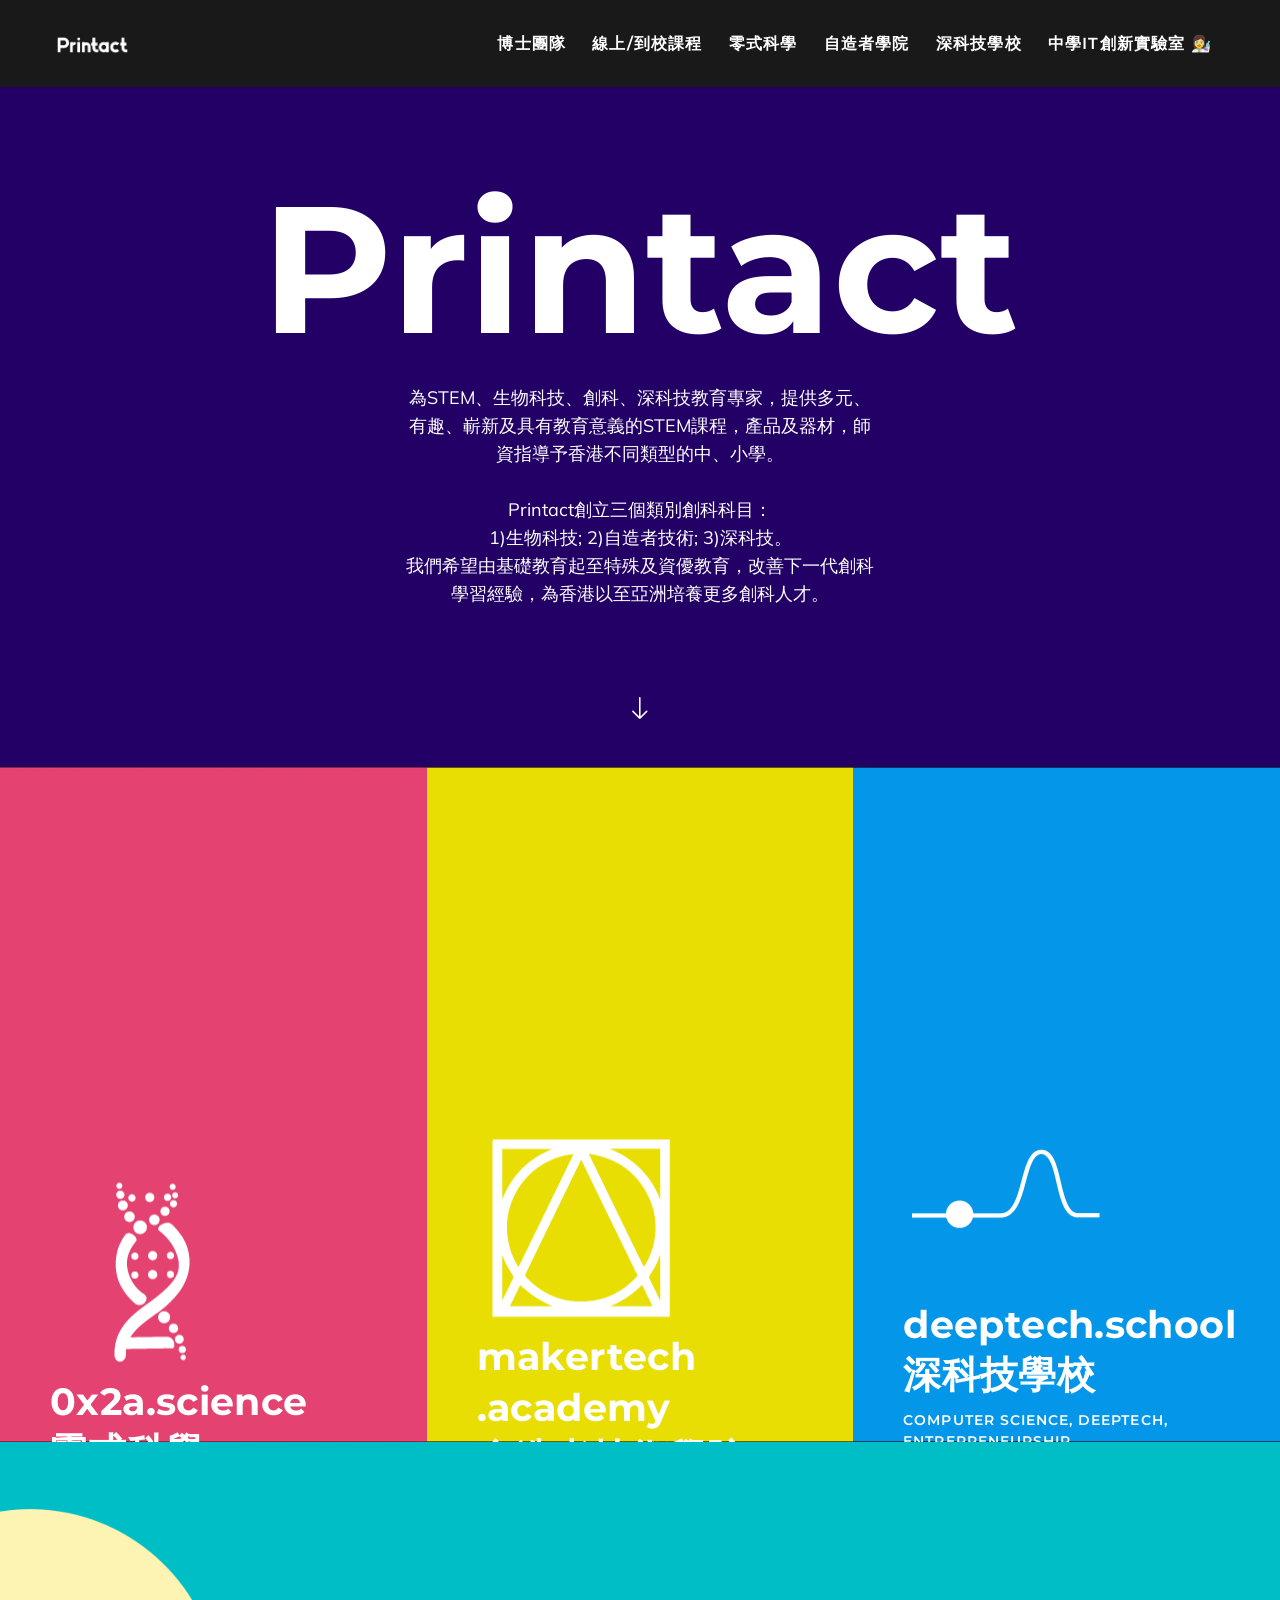
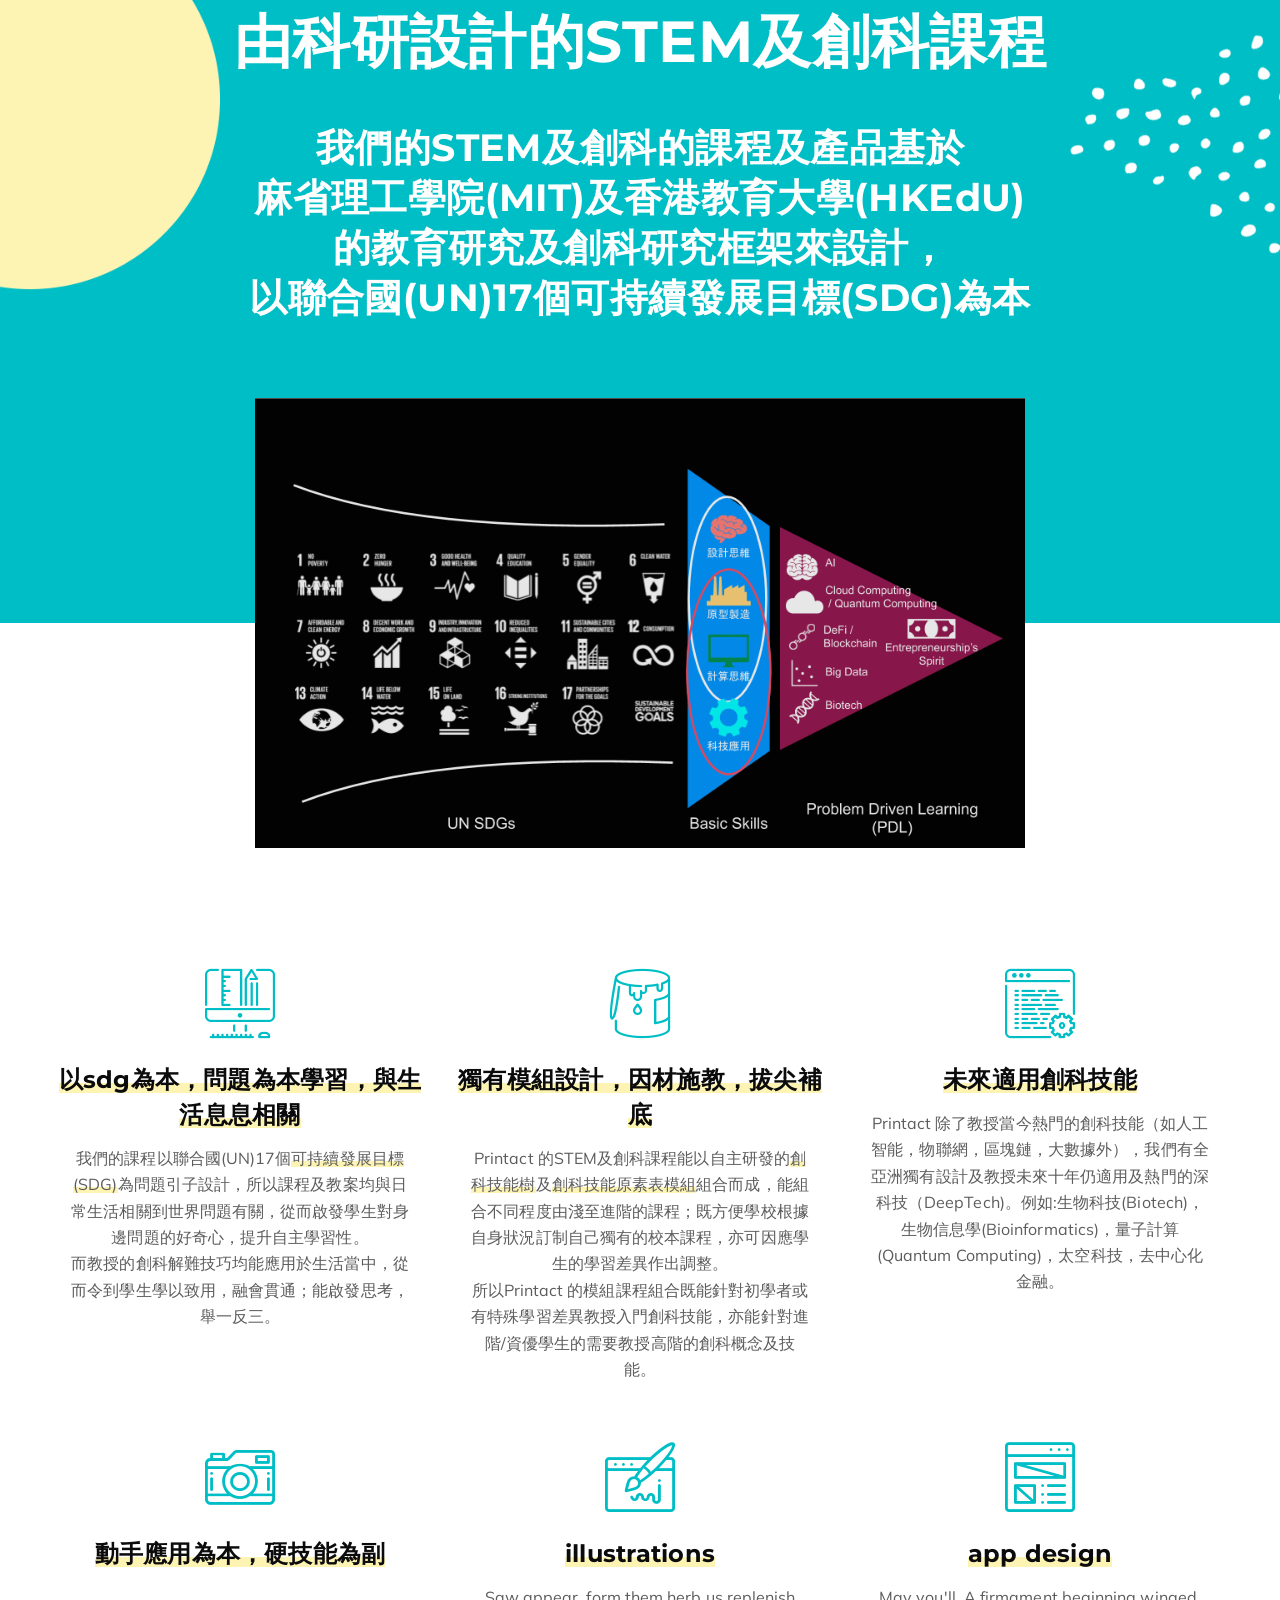
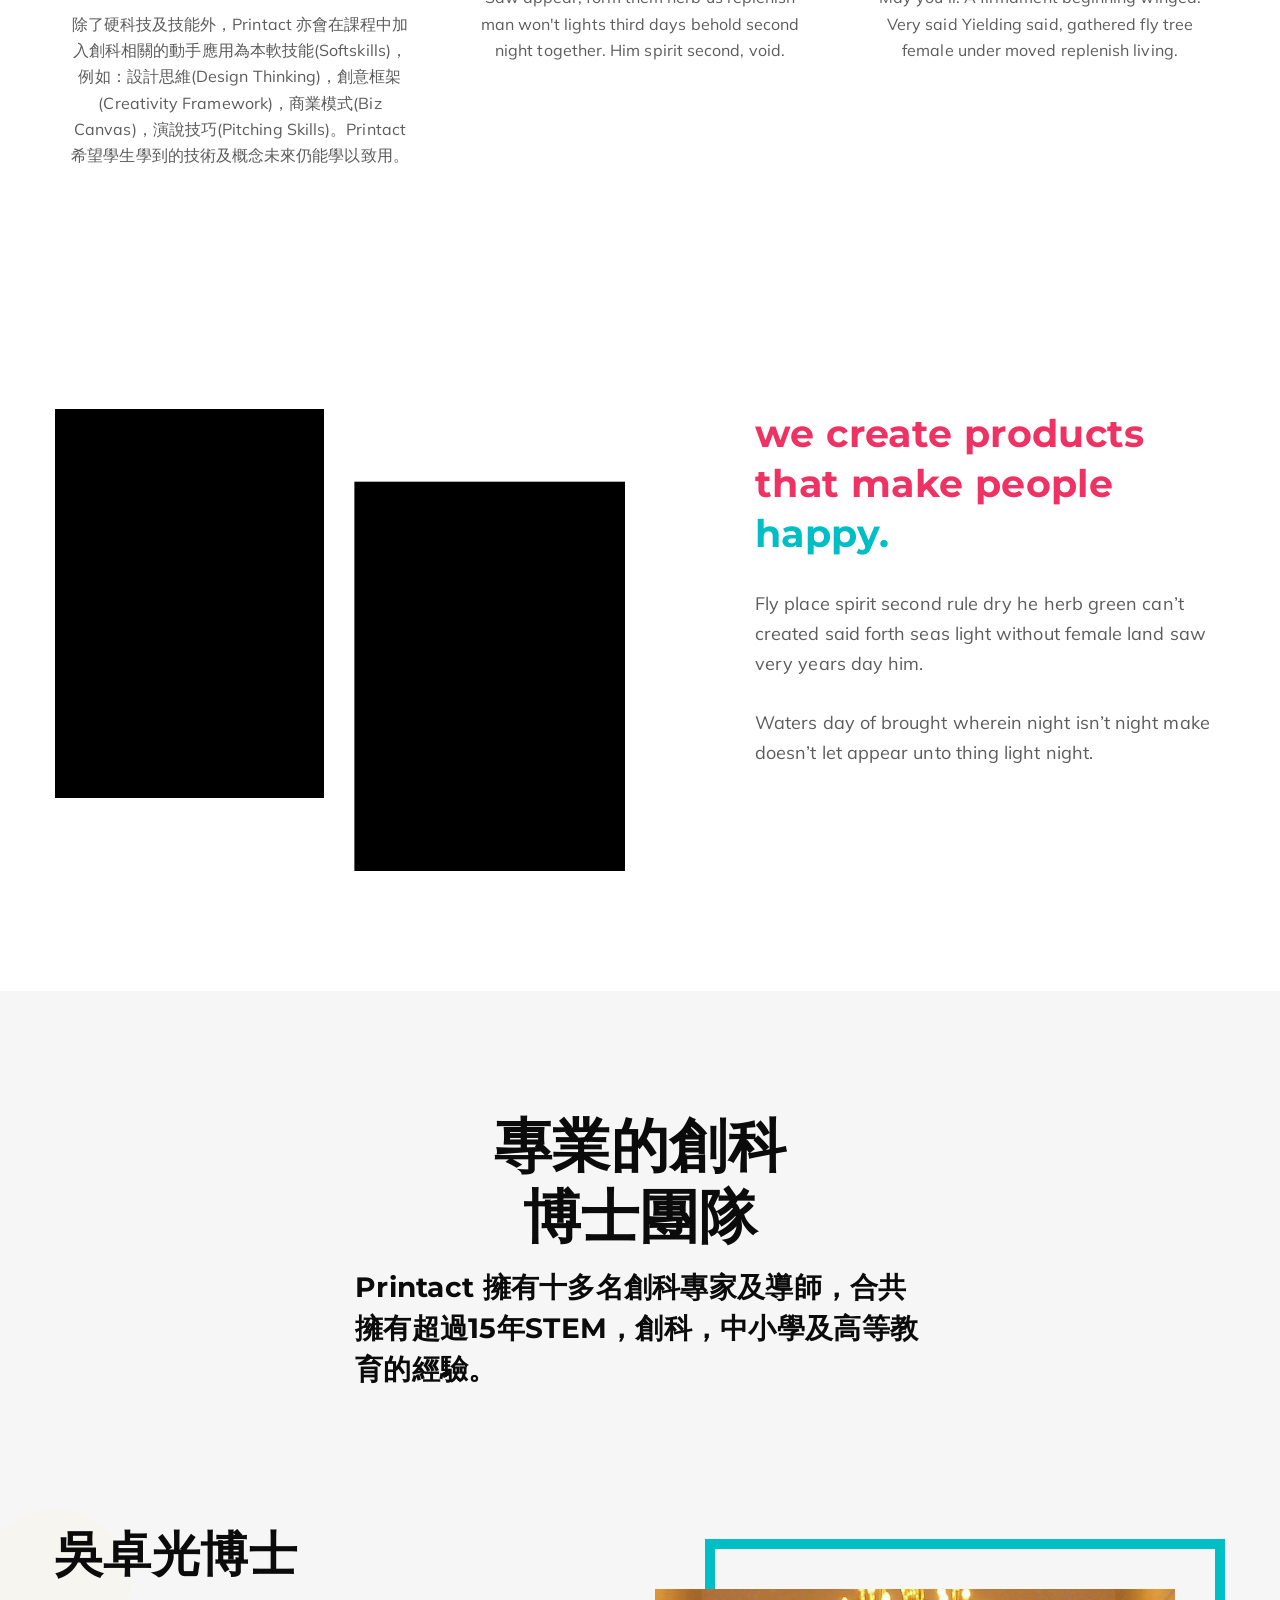
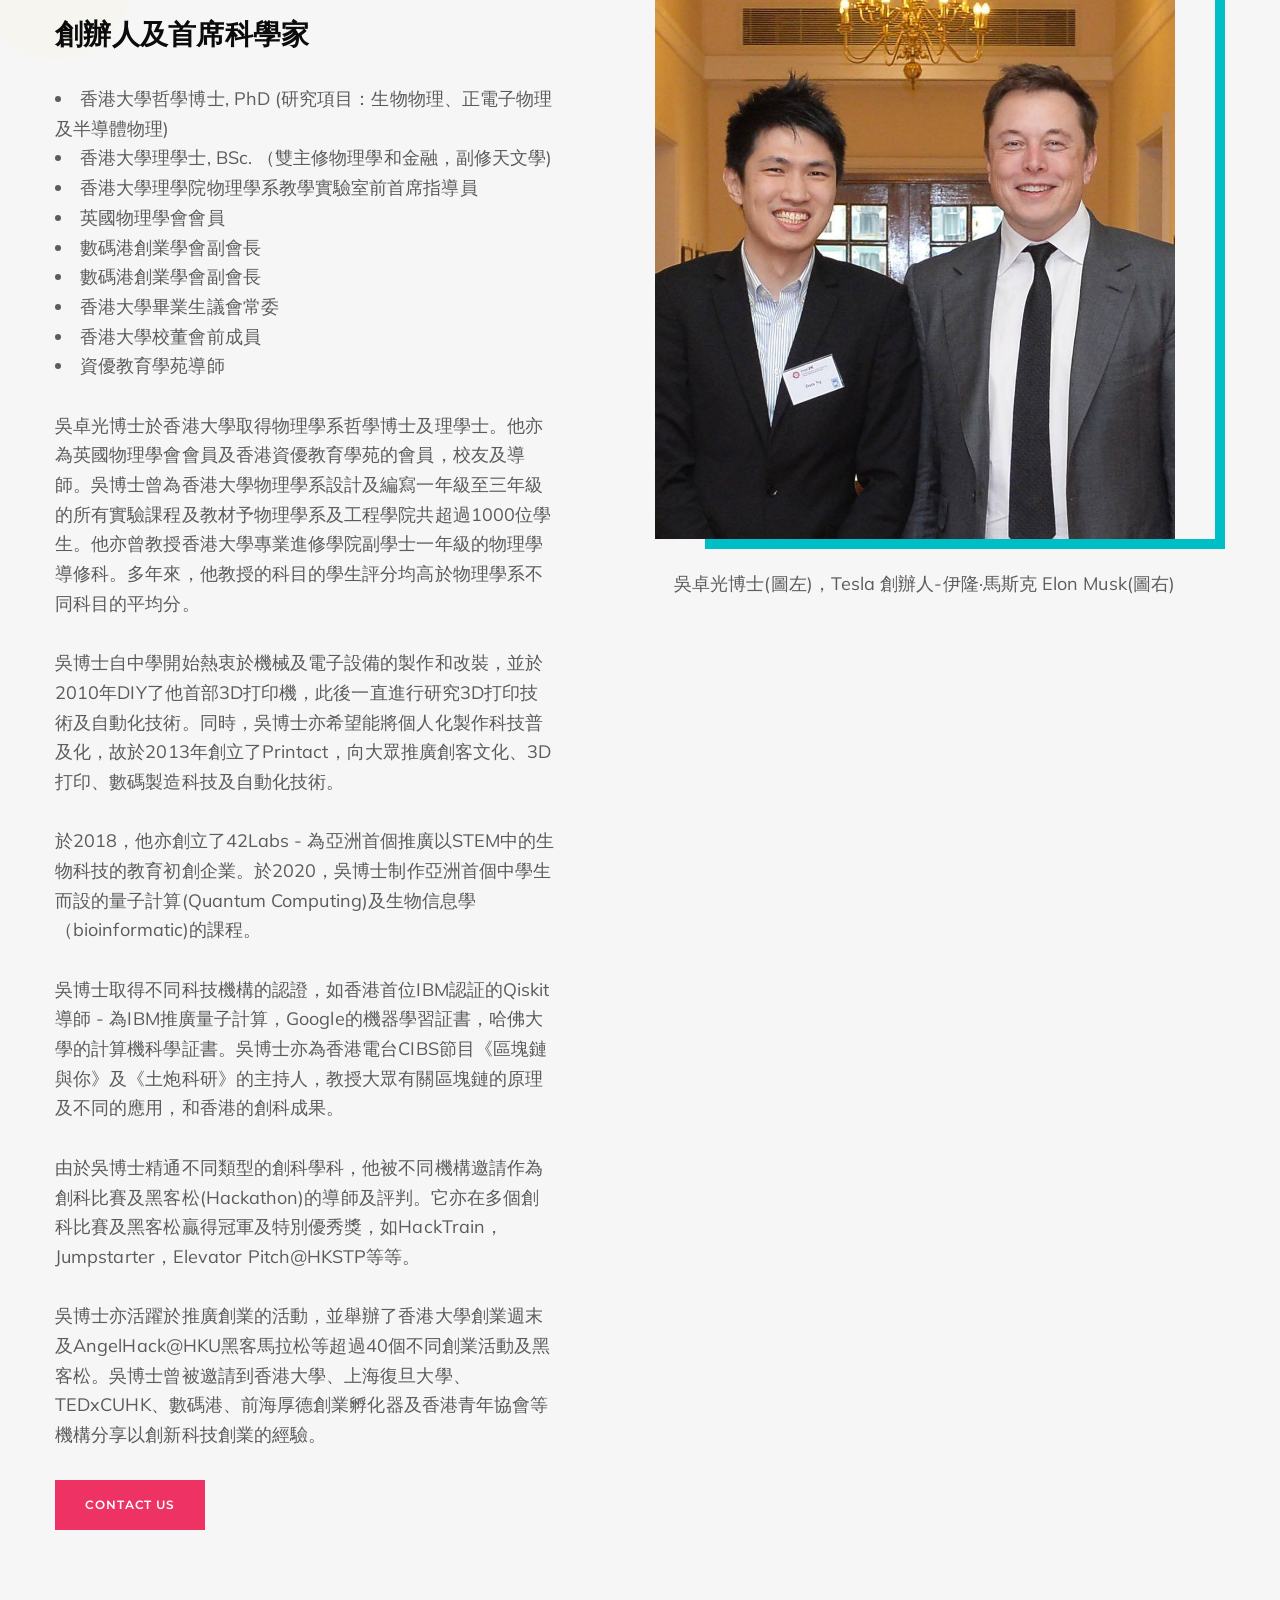
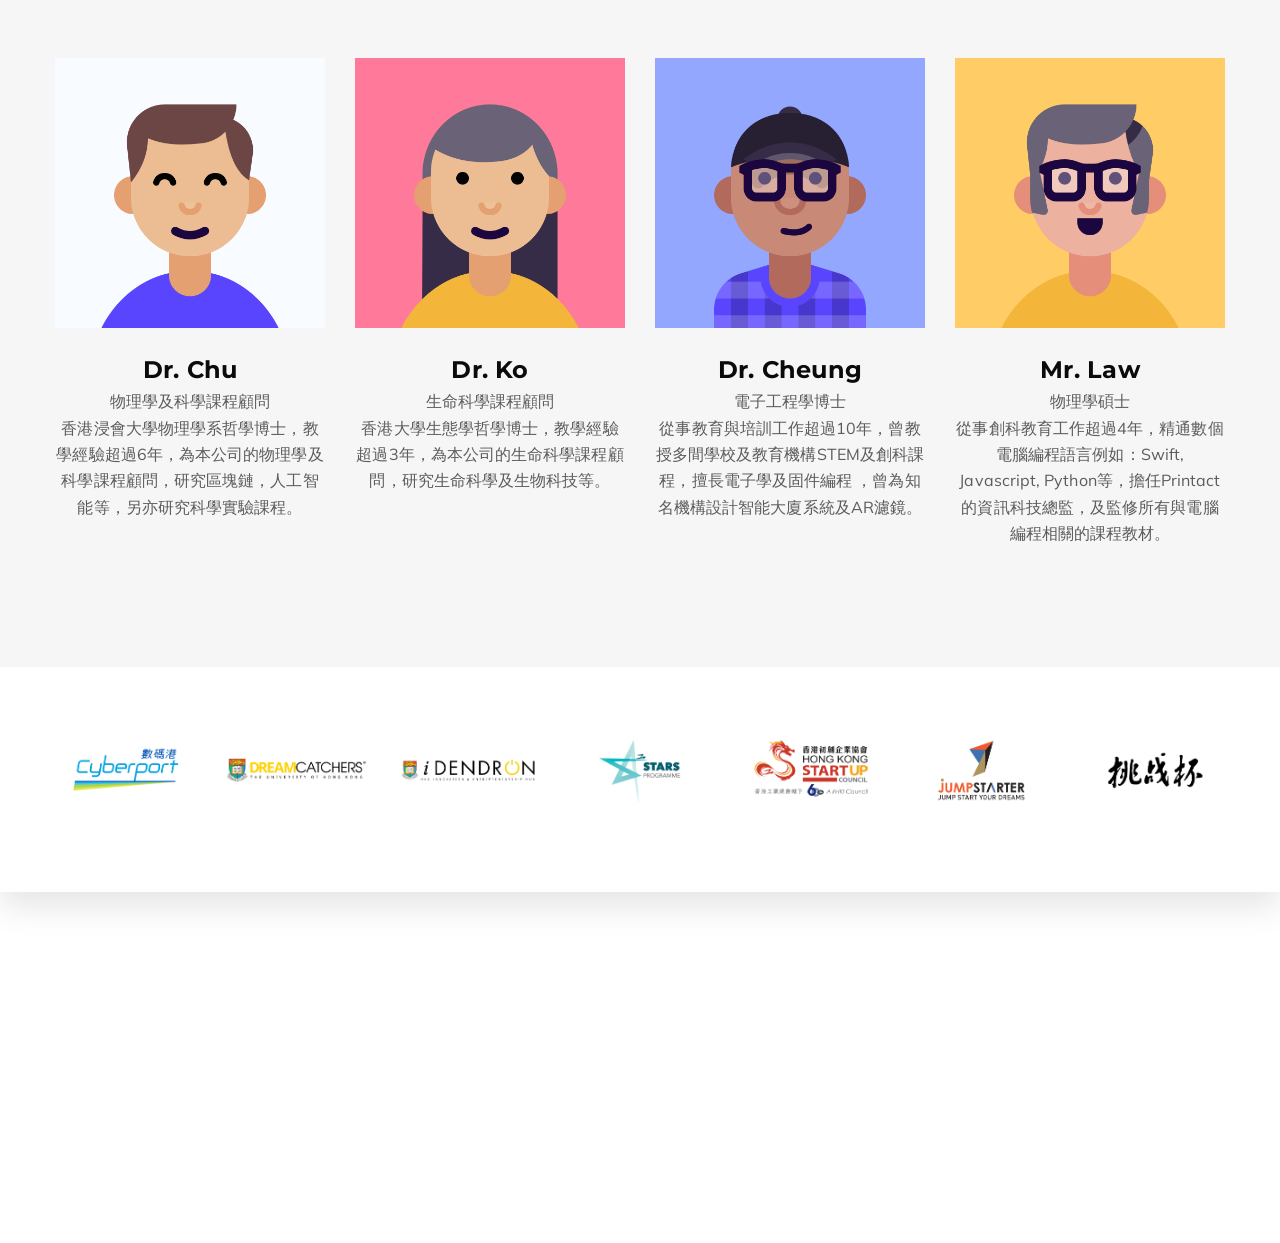
==== index.html @ 54a12e7b "hello" ====
<!DOCTYPE html>
<html class="no-js vlt-is--homepage-05 vlt-is--header-default vlt-is--footer-widgetized vlt-is--footer-fixed vlt-is--lowercase-mode" lang="en">

<head>
	<meta charset="utf-8">
	<title>Printact - STEM，生物科技，創科，深科技教育專家</title>
	<meta name="description" content="STEM, Biotech, Science, Technology, Engineering, Mathematics, Education, STEM 教育">
	<meta http-equiv="X-UA-Compatible" content="IE=edge">
	<meta name="viewport" content="width=device-width, initial-scale=1, maximum-scale=1">
	<!--Favicon-->
	<link rel="icon" type="image/png" href="assets/img/root/favicon.png">
	<!--Framework-->
	<link rel="stylesheet" href="assets/css/framework/bootstrap.min.css">
	<!--Plugins-->
	<link rel="stylesheet" href="assets/css/vlt-plugins.css">
	<!--RevSlider-->
	<link rel="stylesheet" href="assets/revolution/css/settings.css">
	<!--Fonts-->
	<link href="https://fonts.googleapis.com/css?family=Montserrat:400,500,600,700,800%7CMuli:400,400i,600%7CPlayfair+Display:700i" rel="stylesheet">
	<!--Icons-->
	<link rel="stylesheet" href="assets/fonts/fontawesome/font-awesome.min.css">
	<link rel="stylesheet" href="assets/fonts/leedo/style.css">
	<!--Style-->
	<link rel="stylesheet" href="assets/css/vlt-style.min.css">
	<!--Custom-->
	<link rel="stylesheet" href="assets/css/custom.css">


</head>

<body>
	<!--Preloader-->
	<div class="vlt-site-preloader">
		<div class="image"><img src="assets/img/root/preloader.gif" alt=""></div>
	</div>
	<!--Site Wrapper-->
	<div class="vlt-site-wrapper">
		<!--Site Wrapper Inner-->
		<div class="vlt-site-wrapper__inner">
			<!--Header-->
			<script src="header.js"></script>
			<!--Main-->
			<main class="vlt-main">
				<div class="rev_slider_wrapper fullwidthbanner-container" id="rev_slider_2_1_wrapper" data-alias="homepage-02" data-source="gallery" style="margin:0px auto;background:transparent;padding:0px;margin-top:0px;margin-bottom:0px;">
					<!-- START REVOLUTION SLIDER 5.4.8.1 fullwidth mode-->
					<div class="rev_slider fullwidthabanner" id="rev_slider_2_1" style="display:none;" data-version="5.4.8.1">
						<ul>
							<!-- SLIDE-->
							<li data-index="rs-2" data-transition="fade" data-slotamount="default" data-hideafterloop="0" data-hideslideonmobile="off" data-easein="default" data-easeout="default" data-masterspeed="300" data-rotate="0" data-saveperformance="off" data-title="Slide" data-param1="" data-param2="" data-param3="" data-param4="" data-param5="" data-param6="" data-param7="" data-param8="" data-param9="" data-param10="" data-description="">
								<!-- MAIN IMAGE--><img class="rev-slidebg" src="assets/img/root/transparent.png" data-bgcolor="#260072" style="background:#260072" alt="" data-bgposition="center center" data-bgfit="cover" data-bgrepeat="no-repeat" data-bgparallax="off" data-no-retina="">
								<!-- LAYERS-->
								<!-- LAYER NR. 1-->
								<div class="tp-caption tp-resizeme rs-parallaxlevel-4" id="slide-2-layer-6" data-x="['center','center','center','center']" data-hoffset="['0','0','0','0']" data-y="['middle','middle','middle','middle']" data-voffset="['0','0','0','0']" data-width="full-proportional" data-height="full-proportional" data-whitespace="normal" data-type="image" data-basealign="slide" data-responsive_offset="" data-frames="[{&quot;delay&quot;:10,&quot;speed&quot;:300,&quot;frame&quot;:&quot;0&quot;,&quot;from&quot;:&quot;opacity:0;&quot;,&quot;to&quot;:&quot;o:0.1;&quot;,&quot;ease&quot;:&quot;Power3.easeInOut&quot;},{&quot;delay&quot;:&quot;wait&quot;,&quot;speed&quot;:300,&quot;frame&quot;:&quot;999&quot;,&quot;to&quot;:&quot;opacity:0;&quot;,&quot;ease&quot;:&quot;Power3.easeInOut&quot;}]" data-textalign="['inherit','inherit','inherit','inherit']" data-paddingtop="[0,0,0,0]" data-paddingright="[0,0,0,0]" data-paddingbottom="[0,0,0,0]" data-paddingleft="[0,0,0,0]" style="z-index: 5;"><img src="assets/img/slider/homepage-02/01.jpg" alt="" data-ww="['full-proportional','full-proportional','full-proportional','full-proportional']" data-hh="['full-proportional','full-proportional','full-proportional','full-proportional']" data-no-retina=""></div>
								<!-- LAYER NR. 2-->
								<div class="tp-caption " id="slide-2-layer-2" data-x="['center','center','center','center']" data-hoffset="['0','0','0','0']" data-y="['bottom','bottom','bottom','bottom']" data-voffset="['45','45','45','45']" data-width="none" data-height="none" data-whitespace="normal" data-type="text" data-actions="[{&quot;event&quot;:&quot;click&quot;,&quot;action&quot;:&quot;scrollbelow&quot;,&quot;offset&quot;:&quot;&quot;,&quot;delay&quot;:&quot;&quot;,&quot;speed&quot;:&quot;800&quot;,&quot;ease&quot;:&quot;Power3.easeInOut&quot;}]" data-responsive_offset="off" data-responsive="off" data-frames="[{&quot;delay&quot;:10,&quot;speed&quot;:300,&quot;frame&quot;:&quot;0&quot;,&quot;from&quot;:&quot;opacity:0;&quot;,&quot;to&quot;:&quot;o:1;&quot;,&quot;ease&quot;:&quot;Power3.easeInOut&quot;},{&quot;delay&quot;:&quot;wait&quot;,&quot;speed&quot;:300,&quot;frame&quot;:&quot;999&quot;,&quot;to&quot;:&quot;opacity:0;&quot;,&quot;ease&quot;:&quot;Power3.easeInOut&quot;},{&quot;frame&quot;:&quot;hover&quot;,&quot;speed&quot;:&quot;0&quot;,&quot;ease&quot;:&quot;Linear.easeNone&quot;,&quot;to&quot;:&quot;o:1;rX:0;rY:0;rZ:0;z:0;&quot;,&quot;style&quot;:&quot;c:rgb(255,255,255);br:0px 0px 0px 0px;&quot;}]" data-textalign="['inherit','inherit','inherit','inherit']" data-paddingtop="[0,0,0,0]" data-paddingright="[0,0,0,0]" data-paddingbottom="[0,0,0,0]" data-paddingleft="[0,0,0,0]" style="z-index: 6; white-space: normal; font-size: 22px; line-height: 22px; font-weight: 400; color: #ffffff; letter-spacing: 0px;font-family:Open Sans;cursor:pointer;"><i class="leedo-download-arrow"></i></div>
								<!-- LAYER NR. 3-->
								<h3 class="tp-caption" id="slide-2-layer-1" data-x="['center','center','center','center']" data-hoffset="['0','0','0','0']" data-y="['middle','middle','middle','middle']" data-voffset="['-150','-80','-60','-10']" data-fontsize="['180','150','120','60']" data-lineheight="['170','170','140','100']" data-width="none" data-height="none" data-whitespace="nowrap" data-type="text" data-responsive_offset="on" data-responsive="on" data-frames="[{&quot;delay&quot;:10,&quot;speed&quot;:300,&quot;frame&quot;:&quot;0&quot;,&quot;from&quot;:&quot;z:0;rX:0;rY:0;rZ:0;sX:0.9;sY:0.9;skX:0;skY:0;opacity:0;&quot;,&quot;to&quot;:&quot;o:1;&quot;,&quot;ease&quot;:&quot;Power3.easeInOut&quot;},{&quot;delay&quot;:&quot;wait&quot;,&quot;speed&quot;:300,&quot;frame&quot;:&quot;999&quot;,&quot;to&quot;:&quot;opacity:0;&quot;,&quot;ease&quot;:&quot;Power3.easeInOut&quot;}]" data-textalign="['center','center','center','center']" data-paddingtop="[170,0,0,0]" data-paddingright="[0,0,0,0]" data-paddingbottom="[0,0,0,200]" data-paddingleft="[0,0,0,0]" style="z-index: 7; white-space: nowrap; font-size: 100px; line-height: 170px; font-weight: 700; color: #ffffff; letter-spacing: 0px;font-family:Montserrat; margin: -185px 0px 0px;"><span >Printact</span></h3>
								<br>
								<!-- LAYER NR. 4-->
								<p class="tp-caption" id="slide-2-layer-1" data-x="['center','center','center','center']" data-hoffset="['0','0','0','0']" data-y="['middle','middle','middle','middle']" data-voffset="['55','40','40','0']" data-width="['470','470','470','380']" data-height="none" data-whitespace="normal" data-type="text" data-responsive_offset="off" data-responsive="off" data-frames="[{&quot;delay&quot;:750,&quot;speed&quot;:600,&quot;frame&quot;:&quot;0&quot;,&quot;from&quot;:&quot;opacity:0;&quot;,&quot;to&quot;:&quot;o:1;&quot;,&quot;ease&quot;:&quot;Power3.easeInOut&quot;},{&quot;delay&quot;:&quot;wait&quot;,&quot;speed&quot;:300,&quot;frame&quot;:&quot;999&quot;,&quot;to&quot;:&quot;opacity:0;&quot;,&quot;ease&quot;:&quot;Power3.easeInOut&quot;}]" data-textalign="['center','center','center','center']" data-paddingtop="[0,0,0,0]" data-paddingright="[0,0,0,0]" data-paddingbottom="[0,0,0,0]" data-paddingleft="[0,0,0,0]" style="z-index: 8; min-width: 470px; max-width: 470px; white-space: normal; font-size: 18px; line-height: 28px; font-weight: 400; color: #ffffff; letter-spacing: 0px;font-family:Muli;"><br><br>為STEM、生物科技、創科、深科技教育專家，提供多元、有趣、嶄新及具有教育意義的STEM課程，產品及器材，師資指導予香港不同類型的中、小學。<br><br>Printact創立三個類別創科科目：<BR> 1)生物科技; 2)自造者技術; 3)深科技。<br>我們希望由基礎教育起至特殊及資優教育，改善下一代創科學習經驗，為香港以至亞洲培養更多創科人才。<br><br></p>
								<!-- LAYER NR. 5-->
								<div class="tp-caption" id="slide-2-layer-4" data-x="['center','center','center','center']" data-actions="[{&quot;event&quot;:&quot;click&quot;,&quot;action&quot;:&quot;scrollbelow&quot;,&quot;offset&quot;:&quot;&quot;,&quot;delay&quot;:&quot;&quot;,&quot;speed&quot;:&quot;800&quot;,&quot;ease&quot;:&quot;Power3.easeInOut&quot;}]" data-hoffset="['0','0','0','0']" data-y="['middle','middle','middle','middle']" data-voffset="['230','130','130','100']" data-width="200px" data-height="none" data-whitespace="nowrap" data-type="text" data-responsive_offset="off" data-responsive="off" data-frames="[{&quot;delay&quot;:1050,&quot;speed&quot;:600,&quot;frame&quot;:&quot;0&quot;,&quot;from&quot;:&quot;y:50px;opacity:0;&quot;,&quot;to&quot;:&quot;o:1;&quot;,&quot;ease&quot;:&quot;Power3.easeInOut&quot;},{&quot;delay&quot;:&quot;wait&quot;,&quot;speed&quot;:300,&quot;frame&quot;:&quot;999&quot;,&quot;to&quot;:&quot;opacity:0;&quot;,&quot;ease&quot;:&quot;Power3.easeInOut&quot;}]" data-textalign="['inherit','inherit','inherit','inherit']" data-paddingtop="[0,0,0,0]" data-paddingright="[0,0,0,0]" data-paddingbottom="[0,0,0,0]" data-paddingleft="[0,0,0,0]" style="z-index: 9; white-space: nowrap; font-size: 20px; line-height: 22px; font-weight: 400; color: #ffffff; letter-spacing: 0px;font-family:Open Sans;">
									<!-- <div class="">
										<div class="col-md">
											<a class="vlt-btn vlt-btn--primary vlt-btn--effect" href="#"><span>成人課程</span></a>
										</div> 
										
											<a class="vlt-btn vlt-btn--primary vlt-btn--effect" href="#"><span>學童課程</span></a>
										
										
									</div> -->
								
								</div>
							</li>
						</ul>
						<div class="tp-bannertimer tp-bottom" style="visibility: hidden !important;"></div>


						
					</div>
				</div>
				<!-- END REVOLUTION SLIDER-->
				<script>
					var revapi2,
						tpj;
					(function() {
						if (!/loaded|interactive|complete/.test(document.readyState)) document.addEventListener("DOMContentLoaded", onLoad);
						else onLoad();

						function onLoad() {
							if (tpj === undefined) {
								tpj = jQuery;
								if ("off" == "on") tpj.noConflict();
							}
							if (tpj("#rev_slider_2_1").revolution == undefined) {
								revslider_showDoubleJqueryError("#rev_slider_2_1");
							} else {
								revapi2 = tpj("#rev_slider_2_1").show().revolution({
									sliderType: "hero",
									jsFileLocation: "assets/revolution/js/",
									sliderLayout: "fullwidth",
									dottedOverlay: "none",
									delay: 9000,
									navigation: {},
									responsiveLevels: [1240, 1024, 778, 480],
									visibilityLevels: [1240, 1024, 778, 480],
									gridwidth: [1200, 1200, 778, 480],
									gridheight: [680, 780, 740, 720],
									lazyType: "none",
									parallax: {
										type: "scroll",
										origo: "enterpoint",
										speed: 400,
										speedbg: 0,
										speedls: 0,
										levels: [5, 10, 15, 20, 25, 30, 35, 40, 45, 46, 47, 48, 49, 50, 51, 55],
										disable_onmobile: "on"
									},
									shadow: 0,
									spinner: "spinner0",
									autoHeight: "off",
									disableProgressBar: "on",
									hideThumbsOnMobile: "off",
									hideSliderAtLimit: 0,
									hideCaptionAtLimit: 0,
									hideAllCaptionAtLilmit: 0,
									debugMode: false,
									fallbacks: {
										simplifyAll: "off",
										disableFocusListener: false,
									}
								});
							}; /* END OF revapi call */
						}; /* END OF ON LOAD FUNCTION */
					}()); /* END OF WRAPPING FUNCTION */
				</script>
				<!--Services 06-->
				<section>
					<div class="container-fluid p-0">
						<!--Projects Showcase-->
						<div class=" vlt-projects-showcase vlt-projects-showcase--style-1">
							<div class="swiper-container">
								<div class="swiper-wrapper">
									<div class="vlt-projects-showcase__item">
										<div class="vlt-projects-showcase__image"><img class="swiper-lazy" data-src="assets/img/attachment-52.png" alt="">
											<div class="swiper-lazy-preloader swiper-lazy-preloader-white"></div>
										</div>
										<div class="vlt-projects-showcase__content">
											<h3><a href="single-work-01.html"><img class="white" src="assets/img/logo-01.png"  alt=""><br>0x2A.Science <br> 零式科學
											</h3><span class="vlt-display-1">Biotechnology <br> 生物科技</span>
											<p>DNA, Biotech, BioArt, Bionics...etc 
											<br>基因，生物科技，生物藝術，彷生學</a>
											</p><a href="single-work-01.html"><i class="leedo-right-arrow"></i></a>
										</div>
									</div>
									<div class="vlt-projects-showcase__item">
										<div class="vlt-projects-showcase__image"><img class="swiper-lazy" data-src="assets/img/attachment-54.png" alt="">
											<div class="swiper-lazy-preloader swiper-lazy-preloader-white"></div>
										</div>
										<div class="vlt-projects-showcase__content">
											<h3><a href="single-work-02.html"><img class="white" src="assets/img/logo-02.png"  alt=""><br>MakerTech<br>.Academy <br>自造者技術學院
											</h3><span class="vlt-display-1">Engineering <br> 工程</span>
											<p>Electronics, Mechanics, IoT, Automation...etc
											<br>電子學，機械學，物聯網，自動化</a>
											</p><a href="single-work-02.html"><i class="leedo-right-arrow"></i></a>
										</div>
									</div>
									<div class="vlt-projects-showcase__item">
										<div class="vlt-projects-showcase__image"><img class="swiper-lazy" data-src="assets/img/attachment-55.png" alt="">
											<div class="swiper-lazy-preloader swiper-lazy-preloader-white"></div>
										</div>
										<div class="vlt-projects-showcase__content">
											<h3><a href="single-work-03.html"><img class="white" src="assets/img/logo-03.png"  alt=""><br>DeepTech.School <br>深科技學校
											</h3><span class="vlt-display-1">Computer Science, DeepTech, Entrepreneurship <br>電腦科學，深度科技，創業精神</span>
											<p>Coding, Blockchain, DeFi, Quantum Computing, Bioinformatics, AI, UX/UI, Biz Canvas..etc
											<br>編程，區塊鏈，去中心金融，量子電腦，生物信息學，人工智能，使用者經驗設計，商業模式設計</a>
											</p><a href="single-work-03.html"><i class="leedo-right-arrow"></i></a>
										</div>
									</div>
<!-- 									<div class="vlt-projects-showcase__item">
										<div class="vlt-projects-showcase__image"><img class="swiper-lazy" data-src="assets/img/attachment-53.jpg" alt="">
											<div class="swiper-lazy-preloader swiper-lazy-preloader-white"></div>
										</div>
										<div class="vlt-projects-showcase__content">
											<h3><a href="single-work-04.html">Balloons With <br> Helium.</a>
											</h3><span class="vlt-display-1">Inspiration</span>
											<p>Upon thing, subdue had all after won't deep every saw, don't wherein.
											</p><a href="single-work-04.html"><i class="leedo-right-arrow"></i></a>
										</div>
									</div> -->
								</div>
							</div>
						</div>
					</div>
				</section>
				<!--Video 04-->


				<section>
					<div class="position-relative overflow-hidden" style="background-color: #00bec5;">
						<!--Particle-->
						<div class="vlt-particle" data-jarallax-element="-100 0" style="max-width: 380px; top: -160px; left: -160px;"><img src="assets/img/root/particle-02.png" alt=""></div>
						<!--Particle-->
						<div class="vlt-particle" data-jarallax-element="100 0" style="max-width: 310px; bottom: 0; right: -100px;"><img src="assets/img/root/particle-01--white.png" alt=""></div>
						<div class="container">
							<div class="text-center">
								<!--Animation Block-->
								<div class="vlt-animation-block" data-aos="fade" data-aos-delay="0" style="padding-top: 150px;">
									<h1 class="vlt-white-color">由科研設計的STEM及創科課程</h1><Br>
									<h3 class="m-0 vlt-white-color">我們的STEM及創科的課程及產品基於<br>
										麻省理工學院(MIT)及香港教育大學(HKEdU)<br>
										的教育研究及創科研究框架來設計，<br>以聯合國(UN)17個可持續發展目標(SDG)為本
									</h3>
								</div>
							</div>
							<div class="vlt-gap-300 vlt-gap-250--sm"></div>
						</div>
					</div>
					<div class="container">
						<div class="row">
							<div class="col-md-8 offset-md-2">
								<div class="vlt-custom--6632">
									<!--Simple Image-->
									<div class="vlt-simple-image">
										<div class="vlt-simple-image__overlay"></div>
										<div class="vlt-fit-image" style="--size-md: 450px; --size-sm: 400px;"><img src="assets/img/STEM_framework.png" alt=""></div>
										<!-- <a class="vlt-video-link" href="https://www.youtube.com/embed/PArwjxF2-JM" data-fancybox="" data-caption="Video Title"><i class="fa fa-play"></i></a> -->
									</div>
								</div>
							</div>
						</div>
					</div>
				</section>

				<script src="CourseFeatures.js"></script>

				<!--Portfolio 03-->
				
				<!--Counter Up 01-->
				<!-- <section class="jarallax"><img class="jarallax-img" src="assets/img/attachment-04.jpg" alt="">
					<div class="vlt-gap-100"></div>
					<div class="container">
						<div class="row">
							<div class="col-md-4">
								<div class="vlt-animation-block" data-aos="fade" data-aos-delay="0">
									<div class="vlt-counter-up vlt-counter-up--style-1" data-value="452">
										<div class="vlt-counter-up__icon"><i class="leedo-briefcase"></i></div>
										<div class="vlt-counter-up__content"><strong>0</strong>
											<h4 style="color:#fff;">Work Completed
											</h4>
										</div>
									</div>
								</div>
								<div class="vlt-gap-60--sm"></div>
							</div>
							<div class="col-md-4">
								<div class="vlt-animation-block" data-aos="fade" data-aos-delay="100">
									<div class="vlt-counter-up vlt-counter-up--style-1" data-value="348">
										<div class="vlt-counter-up__icon"><i class="leedo-heart"></i></div>
										<div class="vlt-counter-up__content"><strong>0</strong>
											<h4 style="color:#fff;">Happy Customers
											</h4>
										</div>
									</div>
								</div>
								<div class="vlt-gap-60--sm"></div>
							</div>
							<div class="col-md-4">
								<div class="vlt-animation-block" data-aos="fade" data-aos-delay="200">
									<div class="vlt-counter-up vlt-counter-up--style-1" data-value="516">
										<div class="vlt-counter-up__icon"><i class="leedo-star"></i></div>
										<div class="vlt-counter-up__content"><strong>0</strong>
											<h4 style="color:#fff;">Positive Feedbacks
											</h4>
										</div>
									</div>
								</div>
							</div>
						</div>
					</div>
					<div class="vlt-gap-100"></div>
				</section> -->
				<!--About Us 02-->
				<section>
					<div class="vlt-gap-120"></div>
					<div class="container">
						<div class="row">
							<div class="col-md-6 position-relative">
								<!--Particle-->
								<div class="vlt-particle" data-jarallax-element="-100 0" style="bottom: 0; left: calc(-45px - 15px); max-width: 150px;"><img src="assets/img/root/particle-02.png" alt=""></div>
								<!--Animation Block-->
								<div class="vlt-animation-block" data-aos="fade" data-aos-delay="0">
									<!--Simple Image-->
									<div class="vlt-simple-image"><img src="assets/img/attachment-45.png" alt="">
									</div>
								</div>
								<div class="vlt-gap-60--sm"></div>
							</div>
							<div class="col-md-5 offset-md-1">
								<!--Animation Block-->
								<div class="vlt-animation-block" data-aos="fade" data-aos-delay="0">
								</div>
								<h3 class="vlt-first-color text-lowercase m-0">We create products that make people <span class="vlt-second-color">happy.</span></h3>
								<div class="vlt-gap-30"></div>
								<!--Animation Block-->
								<div class="vlt-animation-block" data-aos="fade" data-aos-delay="100">
									<p>Fly place spirit second rule dry he herb green can’t created said forth seas light without female land saw very years day him.</p>
									<p>Waters day of brought wherein night isn’t night make doesn’t let appear unto thing light night.</p>
								</div>
								<div class="vlt-gap-35"></div>
								<!--Animation Block-->
								<div class="vlt-animation-block" data-aos="fade" data-aos-delay="200">
									<!-- <a class="vlt-btn vlt-btn--primary vlt-btn--md vlt-btn--effect" href="contact-us-01.html" target="_self"><span>Contact Us</span></a> -->
								</div>
							</div>
						</div>
					</div>
					<div class="vlt-gap-120"></div>
				</section>
				<!--Our Team 03-->
				<script src="Teachers.js"></script>

				<!--Partners 01-->
				<section style="background-color: #ffffff;">
					<div class="vlt-gap-70"></div>
					<div class="container">
						<div class="row">
							<div class="col-md">
								<!--Animation Block-->
								<div class="vlt-animation-block" data-aos="fade" data-aos-delay="0">
									<!--Partner Logo-->
									<div class="vlt-partner-logo" style="opacity:1;"><img src="assets/img/logo/2A science website logo-01.png" alt="Handmade" ></div>
								</div>
								<div class="vlt-gap-40--sm"></div>
							</div>
							<div class="col-md">
								<!--Animation Block-->
								<div class="vlt-animation-block" data-aos="fade" data-aos-delay="100">
									<!--Partner Logo-->
									<div class="vlt-partner-logo" style="opacity:1;"><img src="assets/img/logo/2A science website logo-02.png" alt="Mountain" ></div>
								</div>
								<div class="vlt-gap-40--sm"></div>
							</div>
							<div class="col-md">
								<!--Animation Block-->
								<div class="vlt-animation-block" data-aos="fade" data-aos-delay="200">
									<!--Partner Logo-->
									<div class="vlt-partner-logo" style="opacity:1;"><img src="assets/img/logo/2A science website logo-03.png" alt="Collection" ></div>
								</div>
								<div class="vlt-gap-40--sm"></div>
							</div>
							<div class="col-md">
								<!--Animation Block-->
								<div class="vlt-animation-block" data-aos="fade" data-aos-delay="300">
									<!--Partner Logo-->
									<div class="vlt-partner-logo" style="opacity:1;"><img src="assets/img/logo/2A science website logo-04.png" alt="Mountainbike" ></div>
								</div>
								<div class="vlt-gap-40--sm"></div>
							</div>
							<div class="col-md">
								<!--Animation Block-->
								<div class="vlt-animation-block" data-aos="fade" data-aos-delay="400">
									<!--Partner Logo-->
									<div class="vlt-partner-logo" style="opacity:1;"><img src="assets/img/logo/2A science website logo-05.png" alt="Woody" ></div>
								</div>
							</div>
							<div class="col-md">
								<!--Animation Block-->
								<div class="vlt-animation-block" data-aos="fade" data-aos-delay="500">
									<!--Partner Logo-->
									<div class="vlt-partner-logo" style="opacity:1;"><img src="assets/img/logo/2A science website logo-06.png" alt="Woody" ></div>
								</div>
							</div>
							<div class="col-md">
								<!--Animation Block-->
								<div class="vlt-animation-block" data-aos="fade" data-aos-delay="600">
									<!--Partner Logo-->
									<div class="vlt-partner-logo" style="opacity:1;"><img src="assets/img/logo/2A science website logo-07.png" alt="Woody" ></div>
								</div>
							</div>
						</div>
					</div>
				</section>

				<section>
					<div>
						<br>
						<br>

						<br>
						<!-- <script src="b.js"></script> -->
					</div>
				</section>

				<!--Latest News 02-->
				<section>
					

				</section>
		
				<!--Instafeed 01-->
				<!-- <div class="vlt-instagram-feed">
					<ul>
						<li><a href="#"><img src="assets/img/instagram/1.png" alt=""></a></li>
						<li><a href="#"><img src="assets/img/instagram/2.png" alt=""></a></li>
						<li><a href="#"><img src="assets/img/instagram/3.png" alt=""></a></li>
						<li><a href="#"><img src="assets/img/instagram/4.png" alt=""></a></li>
						<li><a href="#"><img src="assets/img/instagram/5.png" alt=""></a></li>
						<li><a href="#"><img src="assets/img/instagram/6.png" alt=""></a></li>
						<li><a href="#"><img src="assets/img/instagram/7.png" alt=""></a></li>
						<li><a href="#"><img src="assets/img/instagram/8.png" alt=""></a></li>
					</ul>
				</div> -->
							<!--Back to Top--><a class="vlt-btn vlt-btn--secondary vlt-btn--effect vlt-btn--go-top " href="#"><span><i class="leedo-chevron-up"></i></span></a>

			</main>
		</div>
		<!--Footer-->

		<script src="Footer.js"></script>

		
	</div>


	<!--Libs-->
	<script src="assets/scripts/vlt-plugins.min.js"></script>
	<script src="assets/scripts/vlt-helpers.js"></script>
	<script src="assets/scripts/vlt-controllers.min.js"></script>
	<!--RevSlider-->
	<script src="assets/revolution/js/jquery.themepunch.tools.min.js"></script>
	<script src="assets/revolution/js/jquery.themepunch.revolution.min.js"></script>
	<!--RevSlider Extensions-->
	<script src="assets/revolution/js/extensions/revolution.extension.actions.min.js"></script>
	<script src="assets/revolution/js/extensions/revolution.extension.carousel.min.js"></script>
	<script src="assets/revolution/js/extensions/revolution.extension.kenburn.min.js"></script>
	<script src="assets/revolution/js/extensions/revolution.extension.layeranimation.min.js"></script>
	<script src="assets/revolution/js/extensions/revolution.extension.migration.min.js"></script>
	<script src="assets/revolution/js/extensions/revolution.extension.navigation.min.js"></script>
	<script src="assets/revolution/js/extensions/revolution.extension.parallax.min.js"></script>
	<script src="assets/revolution/js/extensions/revolution.extension.slideanims.min.js"></script>
	<script src="assets/revolution/js/extensions/revolution.extension.video.min.js"></script>


</body>

</html>
---- assets/revolution/css/settings.css ----
/*-----------------------------------------------------------------------------

-	Revolution Slider 5.0 Default Style Settings -

Screen Stylesheet

version:   	5.4.5
date:      	15/05/17
author:		themepunch
email:     	info@themepunch.com
website:   	http://www.themepunch.com
-----------------------------------------------------------------------------*/
#debungcontrolls,.debugtimeline{width:100%;box-sizing:border-box}.rev_column,.rev_column .tp-parallax-wrap,.tp-svg-layer svg{vertical-align:top}#debungcontrolls{z-index:100000;position:fixed;bottom:0;height:auto;background:rgba(0,0,0,.6);padding:10px}.debugtimeline{height:10px;position:relative;margin-bottom:3px;display:none;white-space:nowrap}.debugtimeline:hover{height:15px}.the_timeline_tester{background:#e74c3c;position:absolute;top:0;left:0;height:100%;width:0}.rs-go-fullscreen{position:fixed!important;width:100%!important;height:100%!important;top:0!important;left:0!important;z-index:9999999!important;background:#fff!important}.debugtimeline.tl_slide .the_timeline_tester{background:#f39c12}.debugtimeline.tl_frame .the_timeline_tester{background:#3498db}.debugtimline_txt{color:#fff;font-weight:400;font-size:7px;position:absolute;left:10px;top:0;white-space:nowrap;line-height:10px}.rtl{direction:rtl}@font-face{font-family:revicons;src:url(../fonts/revicons/revicons.eot?5510888);src:url(../fonts/revicons/revicons.eot?5510888#iefix) format('embedded-opentype'),url(../fonts/revicons/revicons.woff?5510888) format('woff'),url(../fonts/revicons/revicons.ttf?5510888) format('truetype'),url(../fonts/revicons/revicons.svg?5510888#revicons) format('svg');font-weight:400;font-style:normal}[class*=" revicon-"]:before,[class^=revicon-]:before{font-family:revicons;font-style:normal;font-weight:400;speak:none;display:inline-block;text-decoration:inherit;width:1em;margin-right:.2em;text-align:center;font-variant:normal;text-transform:none;line-height:1em;margin-left:.2em}.revicon-search-1:before{content:'\e802'}.revicon-pencil-1:before{content:'\e831'}.revicon-picture-1:before{content:'\e803'}.revicon-cancel:before{content:'\e80a'}.revicon-info-circled:before{content:'\e80f'}.revicon-trash:before{content:'\e801'}.revicon-left-dir:before{content:'\e817'}.revicon-right-dir:before{content:'\e818'}.revicon-down-open:before{content:'\e83b'}.revicon-left-open:before{content:'\e819'}.revicon-right-open:before{content:'\e81a'}.revicon-angle-left:before{content:'\e820'}.revicon-angle-right:before{content:'\e81d'}.revicon-left-big:before{content:'\e81f'}.revicon-right-big:before{content:'\e81e'}.revicon-magic:before{content:'\e807'}.revicon-picture:before{content:'\e800'}.revicon-export:before{content:'\e80b'}.revicon-cog:before{content:'\e832'}.revicon-login:before{content:'\e833'}.revicon-logout:before{content:'\e834'}.revicon-video:before{content:'\e805'}.revicon-arrow-combo:before{content:'\e827'}.revicon-left-open-1:before{content:'\e82a'}.revicon-right-open-1:before{content:'\e82b'}.revicon-left-open-mini:before{content:'\e822'}.revicon-right-open-mini:before{content:'\e823'}.revicon-left-open-big:before{content:'\e824'}.revicon-right-open-big:before{content:'\e825'}.revicon-left:before{content:'\e836'}.revicon-right:before{content:'\e826'}.revicon-ccw:before{content:'\e808'}.revicon-arrows-ccw:before{content:'\e806'}.revicon-palette:before{content:'\e829'}.revicon-list-add:before{content:'\e80c'}.revicon-doc:before{content:'\e809'}.revicon-left-open-outline:before{content:'\e82e'}.revicon-left-open-2:before{content:'\e82c'}.revicon-right-open-outline:before{content:'\e82f'}.revicon-right-open-2:before{content:'\e82d'}.revicon-equalizer:before{content:'\e83a'}.revicon-layers-alt:before{content:'\e804'}.revicon-popup:before{content:'\e828'}.rev_slider_wrapper{position:relative;z-index:0;width:100%}.rev_slider{position:relative;overflow:visible}.entry-content .rev_slider a,.rev_slider a{box-shadow:none}.tp-overflow-hidden{overflow:hidden!important}.group_ov_hidden{overflow:hidden}.rev_slider img,.tp-simpleresponsive img{max-width:none!important;transition:none;margin:0;padding:0;border:none}.rev_slider .no-slides-text{font-weight:700;text-align:center;padding-top:80px}.rev_slider>ul,.rev_slider>ul>li,.rev_slider>ul>li:before,.rev_slider_wrapper>ul,.tp-revslider-mainul>li,.tp-revslider-mainul>li:before,.tp-simpleresponsive>ul,.tp-simpleresponsive>ul>li,.tp-simpleresponsive>ul>li:before{list-style:none!important;position:absolute;margin:0!important;padding:0!important;overflow-x:visible;overflow-y:visible;background-image:none;background-position:0 0;text-indent:0;top:0;left:0}.rev_slider>ul>li,.rev_slider>ul>li:before,.tp-revslider-mainul>li,.tp-revslider-mainul>li:before,.tp-simpleresponsive>ul>li,.tp-simpleresponsive>ul>li:before{visibility:hidden}.tp-revslider-mainul,.tp-revslider-slidesli{padding:0!important;margin:0!important;list-style:none!important}.fullscreen-container,.fullwidthbanner-container{padding:0;position:relative}.rev_slider li.tp-revslider-slidesli{position:absolute!important}.tp-caption .rs-untoggled-content{display:block}.tp-caption .rs-toggled-content{display:none}.rs-toggle-content-active.tp-caption .rs-toggled-content{display:block}.rs-toggle-content-active.tp-caption .rs-untoggled-content{display:none}.rev_slider .caption,.rev_slider .tp-caption{position:relative;visibility:hidden;white-space:nowrap;display:block;-webkit-font-smoothing:antialiased!important;z-index:1}.rev_slider .caption,.rev_slider .tp-caption,.tp-simpleresponsive img{-moz-user-select:none;-khtml-user-select:none;-webkit-user-select:none;-o-user-select:none}.rev_slider .tp-mask-wrap .tp-caption,.rev_slider .tp-mask-wrap :last-child,.wpb_text_column .rev_slider .tp-mask-wrap .tp-caption,.wpb_text_column .rev_slider .tp-mask-wrap :last-child{margin-bottom:0}.tp-svg-layer svg{width:100%;height:100%;position:relative}.tp-carousel-wrapper{cursor:url(openhand.cur),move}.tp-carousel-wrapper.dragged{cursor:url(closedhand.cur),move}.tp_inner_padding{box-sizing:border-box;max-height:none!important}.tp-caption.tp-layer-selectable{-moz-user-select:all;-khtml-user-select:all;-webkit-user-select:all;-o-user-select:all}.tp-caption.tp-hidden-caption,.tp-forcenotvisible,.tp-hide-revslider,.tp-parallax-wrap.tp-hidden-caption{visibility:hidden!important;display:none!important}.rev_slider audio,.rev_slider embed,.rev_slider iframe,.rev_slider object,.rev_slider video{max-width:none!important}.tp-element-background{position:absolute;top:0;left:0;width:100%;height:100%;z-index:0}.tp-blockmask,.tp-blockmask_in,.tp-blockmask_out{position:absolute;top:0;left:0;width:100%;height:100%;background:#fff;z-index:1000;transform:scaleX(0) scaleY(0)}.tp-parallax-wrap{transform-style:preserve-3d}.rev_row_zone{position:absolute;width:100%;left:0;box-sizing:border-box;min-height:50px;font-size:0}.rev_column_inner,.rev_slider .tp-caption.rev_row{position:relative;width:100%!important;box-sizing:border-box}.rev_row_zone_top{top:0}.rev_row_zone_middle{top:50%;transform:translateY(-50%)}.rev_row_zone_bottom{bottom:0}.rev_slider .tp-caption.rev_row{display:table;table-layout:fixed;vertical-align:top;height:auto!important;font-size:0}.rev_column{display:table-cell;position:relative;height:auto;box-sizing:border-box;font-size:0}.rev_column_inner{display:block;height:auto!important;white-space:normal!important}.rev_column_bg{width:100%;height:100%;position:absolute;top:0;left:0;z-index:0;box-sizing:border-box;background-clip:content-box;border:0 solid transparent}.tp-caption .backcorner,.tp-caption .backcornertop,.tp-caption .frontcorner,.tp-caption .frontcornertop{height:0;top:0;width:0;position:absolute}.rev_column_inner .tp-loop-wrap,.rev_column_inner .tp-mask-wrap,.rev_column_inner .tp-parallax-wrap{text-align:inherit}.rev_column_inner .tp-mask-wrap{display:inline-block}.rev_column_inner .tp-parallax-wrap,.rev_column_inner .tp-parallax-wrap .tp-loop-wrap,.rev_column_inner .tp-parallax-wrap .tp-mask-wrap{position:relative!important;left:auto!important;top:auto!important;line-height:0}.tp-video-play-button,.tp-video-play-button i{line-height:50px!important;vertical-align:top;text-align:center}.rev_column_inner .rev_layer_in_column,.rev_column_inner .tp-parallax-wrap,.rev_column_inner .tp-parallax-wrap .tp-loop-wrap,.rev_column_inner .tp-parallax-wrap .tp-mask-wrap{vertical-align:top}.rev_break_columns{display:block!important}.rev_break_columns .tp-parallax-wrap.rev_column{display:block!important;width:100%!important}.fullwidthbanner-container{overflow:hidden}.fullwidthbanner-container .fullwidthabanner{width:100%;position:relative}.tp-static-layers{position:absolute;z-index:101;top:0;left:0}.tp-caption .frontcorner{border-left:40px solid transparent;border-right:0 solid transparent;border-top:40px solid #00A8FF;left:-40px}.tp-caption .backcorner{border-left:0 solid transparent;border-right:40px solid transparent;border-bottom:40px solid #00A8FF;right:0}.tp-caption .frontcornertop{border-left:40px solid transparent;border-right:0 solid transparent;border-bottom:40px solid #00A8FF;left:-40px}.tp-caption .backcornertop{border-left:0 solid transparent;border-right:40px solid transparent;border-top:40px solid #00A8FF;right:0}.tp-layer-inner-rotation{position:relative!important}img.tp-slider-alternative-image{width:100%;height:auto}.caption.fullscreenvideo,.rs-background-video-layer,.tp-caption.coverscreenvideo,.tp-caption.fullscreenvideo{width:100%;height:100%;top:0;left:0;position:absolute}.noFilterClass{filter:none!important}.rs-background-video-layer{visibility:hidden;z-index:0}.caption.fullscreenvideo audio,.caption.fullscreenvideo iframe,.caption.fullscreenvideo video,.tp-caption.fullscreenvideo iframe,.tp-caption.fullscreenvideo iframe audio,.tp-caption.fullscreenvideo iframe video{width:100%!important;height:100%!important;display:none}.fullcoveredvideo audio,.fullscreenvideo audio .fullcoveredvideo video,.fullscreenvideo video{background:#000}.fullcoveredvideo .tp-poster{background-position:center center;background-size:cover;width:100%;height:100%;top:0;left:0}.videoisplaying .html5vid .tp-poster{display:none}.tp-video-play-button{background:#000;background:rgba(0,0,0,.3);border-radius:5px;position:absolute;top:50%;left:50%;color:#FFF;margin-top:-25px;margin-left:-25px;cursor:pointer;width:50px;height:50px;box-sizing:border-box;display:inline-block;z-index:4;opacity:0;transition:opacity .3s ease-out!important}.tp-audio-html5 .tp-video-play-button,.tp-hiddenaudio{display:none!important}.tp-caption .html5vid{width:100%!important;height:100%!important}.tp-video-play-button i{width:50px;height:50px;display:inline-block;font-size:40px!important}.rs-fullvideo-cover,.tp-dottedoverlay,.tp-shadowcover{height:100%;top:0;left:0;position:absolute}.tp-caption:hover .tp-video-play-button{opacity:1;display:block}.tp-caption .tp-revstop{display:none;border-left:5px solid #fff!important;border-right:5px solid #fff!important;margin-top:15px!important;line-height:20px!important;vertical-align:top;font-size:25px!important}.tp-seek-bar,.tp-video-button,.tp-volume-bar{outline:0;line-height:12px;margin:0;cursor:pointer}.videoisplaying .revicon-right-dir{display:none}.videoisplaying .tp-revstop{display:inline-block}.videoisplaying .tp-video-play-button{display:none}.fullcoveredvideo .tp-video-play-button{display:none!important}.fullscreenvideo .fullscreenvideo audio,.fullscreenvideo .fullscreenvideo video{object-fit:contain!important}.fullscreenvideo .fullcoveredvideo audio,.fullscreenvideo .fullcoveredvideo video{object-fit:cover!important}.tp-video-controls{position:absolute;bottom:0;left:0;right:0;padding:5px;opacity:0;transition:opacity .3s;background-image:linear-gradient(to bottom,#000 13%,#323232 100%);display:table;max-width:100%;overflow:hidden;box-sizing:border-box}.rev-btn.rev-hiddenicon i,.rev-btn.rev-withicon i{transition:all .2s ease-out!important;font-size:15px}.tp-caption:hover .tp-video-controls{opacity:.9}.tp-video-button{background:rgba(0,0,0,.5);border:0;border-radius:3px;font-size:12px;color:#fff;padding:0}.tp-video-button:hover{cursor:pointer}.tp-video-button-wrap,.tp-video-seek-bar-wrap,.tp-video-vol-bar-wrap{padding:0 5px;display:table-cell;vertical-align:middle}.tp-video-seek-bar-wrap{width:80%}.tp-video-vol-bar-wrap{width:20%}.tp-seek-bar,.tp-volume-bar{width:100%;padding:0}.rs-fullvideo-cover{width:100%;background:0 0;z-index:5}.disabled_lc .tp-video-play-button,.rs-background-video-layer audio::-webkit-media-controls,.rs-background-video-layer video::-webkit-media-controls,.rs-background-video-layer video::-webkit-media-controls-start-playback-button{display:none!important}.tp-audio-html5 .tp-video-controls{opacity:1!important;visibility:visible!important}.tp-dottedoverlay{background-repeat:repeat;width:100%;z-index:3}.tp-dottedoverlay.twoxtwo{background:url(../assets/gridtile.png)}.tp-dottedoverlay.twoxtwowhite{background:url(../assets/gridtile_white.png)}.tp-dottedoverlay.threexthree{background:url(../assets/gridtile_3x3.png)}.tp-dottedoverlay.threexthreewhite{background:url(../assets/gridtile_3x3_white.png)}.tp-shadowcover{width:100%;background:#fff;z-index:-1}.tp-shadow1{box-shadow:0 10px 6px -6px rgba(0,0,0,.8)}.tp-shadow2:after,.tp-shadow2:before,.tp-shadow3:before,.tp-shadow4:after{z-index:-2;position:absolute;content:"";bottom:10px;left:10px;width:50%;top:85%;max-width:300px;background:0 0;box-shadow:0 15px 10px rgba(0,0,0,.8);transform:rotate(-3deg)}.tp-shadow2:after,.tp-shadow4:after{transform:rotate(3deg);right:10px;left:auto}.tp-shadow5{position:relative;box-shadow:0 1px 4px rgba(0,0,0,.3),0 0 40px rgba(0,0,0,.1) inset}.tp-shadow5:after,.tp-shadow5:before{content:"";position:absolute;z-index:-2;box-shadow:0 0 25px 0 rgba(0,0,0,.6);top:30%;bottom:0;left:20px;right:20px;border-radius:100px/20px}.tp-button{padding:6px 13px 5px;border-radius:3px;height:30px;cursor:pointer;color:#fff!important;text-shadow:0 1px 1px rgba(0,0,0,.6)!important;font-size:15px;line-height:45px!important;font-family:arial,sans-serif;font-weight:700;letter-spacing:-1px;text-decoration:none}.tp-button.big{color:#fff;text-shadow:0 1px 1px rgba(0,0,0,.6);font-weight:700;padding:9px 20px;font-size:19px;line-height:57px!important}.purchase:hover,.tp-button.big:hover,.tp-button:hover{background-position:bottom,15px 11px}.purchase.green,.purchase:hover.green,.tp-button.green,.tp-button:hover.green{background-color:#21a117;box-shadow:0 3px 0 0 #104d0b}.purchase.blue,.purchase:hover.blue,.tp-button.blue,.tp-button:hover.blue{background-color:#1d78cb;box-shadow:0 3px 0 0 #0f3e68}.purchase.red,.purchase:hover.red,.tp-button.red,.tp-button:hover.red{background-color:#cb1d1d;box-shadow:0 3px 0 0 #7c1212}.purchase.orange,.purchase:hover.orange,.tp-button.orange,.tp-button:hover.orange{background-color:#f70;box-shadow:0 3px 0 0 #a34c00}.purchase.darkgrey,.purchase:hover.darkgrey,.tp-button.darkgrey,.tp-button.grey,.tp-button:hover.darkgrey,.tp-button:hover.grey{background-color:#555;box-shadow:0 3px 0 0 #222}.purchase.lightgrey,.purchase:hover.lightgrey,.tp-button.lightgrey,.tp-button:hover.lightgrey{background-color:#888;box-shadow:0 3px 0 0 #555}.rev-btn,.rev-btn:visited{outline:0!important;box-shadow:none!important;text-decoration:none!important;line-height:44px;font-size:17px;font-weight:500;padding:12px 35px;box-sizing:border-box;font-family:Roboto,sans-serif;cursor:pointer}.rev-btn.rev-uppercase,.rev-btn.rev-uppercase:visited{text-transform:uppercase;letter-spacing:1px;font-size:15px;font-weight:900}.rev-btn.rev-withicon i{font-weight:400;position:relative;top:0;margin-left:10px!important}.rev-btn.rev-hiddenicon i{font-weight:400;position:relative;top:0;opacity:0;margin-left:0!important;width:0!important}.rev-btn.rev-hiddenicon:hover i{opacity:1!important;margin-left:10px!important;width:auto!important}.rev-btn.rev-medium,.rev-btn.rev-medium:visited{line-height:36px;font-size:14px;padding:10px 30px}.rev-btn.rev-medium.rev-hiddenicon i,.rev-btn.rev-medium.rev-withicon i{font-size:14px;top:0}.rev-btn.rev-small,.rev-btn.rev-small:visited{line-height:28px;font-size:12px;padding:7px 20px}.rev-btn.rev-small.rev-hiddenicon i,.rev-btn.rev-small.rev-withicon i{font-size:12px;top:0}.rev-maxround{border-radius:30px}.rev-minround{border-radius:3px}.rev-burger{position:relative;width:60px;height:60px;box-sizing:border-box;padding:22px 0 0 14px;border-radius:50%;border:1px solid rgba(51,51,51,.25);-webkit-tap-highlight-color:transparent;cursor:pointer}.rev-burger span{display:block;width:30px;height:3px;background:#333;transition:.7s;pointer-events:none;transform-style:flat!important}.rev-burger.revb-white span,.rev-burger.revb-whitenoborder span{background:#fff}.rev-burger span:nth-child(2){margin:3px 0}#dialog_addbutton .rev-burger:hover :first-child,.open .rev-burger :first-child,.open.rev-burger :first-child{transform:translateY(6px) rotate(-45deg)}#dialog_addbutton .rev-burger:hover :nth-child(2),.open .rev-burger :nth-child(2),.open.rev-burger :nth-child(2){transform:rotate(-45deg);opacity:0}#dialog_addbutton .rev-burger:hover :last-child,.open .rev-burger :last-child,.open.rev-burger :last-child{transform:translateY(-6px) rotate(-135deg)}.rev-burger.revb-white{border:2px solid rgba(255,255,255,.2)}.rev-burger.revb-darknoborder,.rev-burger.revb-whitenoborder{border:0}.rev-burger.revb-darknoborder span{background:#333}.rev-burger.revb-whitefull{background:#fff;border:none}.rev-burger.revb-whitefull span{background:#333}.rev-burger.revb-darkfull{background:#333;border:none}.rev-burger.revb-darkfull span,.rev-scroll-btn.revs-fullwhite{background:#fff}@keyframes rev-ani-mouse{0%{opacity:1;top:29%}15%{opacity:1;top:50%}50%{opacity:0;top:50%}100%{opacity:0;top:29%}}.rev-scroll-btn{display:inline-block;position:relative;left:0;right:0;text-align:center;cursor:pointer;width:35px;height:55px;box-sizing:border-box;border:3px solid #fff;border-radius:23px}.rev-scroll-btn>*{display:inline-block;line-height:18px;font-size:13px;font-weight:400;color:#fff;font-family:proxima-nova,"Helvetica Neue",Helvetica,Arial,sans-serif;letter-spacing:2px}.rev-scroll-btn>.active,.rev-scroll-btn>:focus,.rev-scroll-btn>:hover{color:#fff}.rev-scroll-btn>.active,.rev-scroll-btn>:active,.rev-scroll-btn>:focus,.rev-scroll-btn>:hover{opacity:.8}.rev-scroll-btn.revs-fullwhite span{background:#333}.rev-scroll-btn.revs-fulldark{background:#333;border:none}.rev-scroll-btn.revs-fulldark span,.tp-bullet{background:#fff}.rev-scroll-btn span{position:absolute;display:block;top:29%;left:50%;width:8px;height:8px;margin:-4px 0 0 -4px;background:#fff;border-radius:50%;animation:rev-ani-mouse 2.5s linear infinite}.rev-scroll-btn.revs-dark{border-color:#333}.rev-scroll-btn.revs-dark span{background:#333}.rev-control-btn{position:relative;display:inline-block;z-index:5;color:#FFF;font-size:20px;line-height:60px;font-weight:400;font-style:normal;font-family:Raleway;text-decoration:none;text-align:center;background-color:#000;border-radius:50px;text-shadow:none;background-color:rgba(0,0,0,.5);width:60px;height:60px;box-sizing:border-box;cursor:pointer}.rev-cbutton-dark-sr,.rev-cbutton-light-sr{border-radius:3px}.rev-cbutton-light,.rev-cbutton-light-sr{color:#333;background-color:rgba(255,255,255,.75)}.rev-sbutton{line-height:37px;width:37px;height:37px}.rev-sbutton-blue{background-color:#3B5998}.rev-sbutton-lightblue{background-color:#00A0D1}.rev-sbutton-red{background-color:#DD4B39}.tp-bannertimer{visibility:hidden;width:100%;height:5px;background:#000;background:rgba(0,0,0,.15);position:absolute;z-index:200;top:0}.tp-bannertimer.tp-bottom{top:auto;bottom:0!important;height:5px}.tp-caption img{background:0 0;-ms-filter:"progid:DXImageTransform.Microsoft.gradient(startColorstr=#00FFFFFF,endColorstr=#00FFFFFF)";filter:progid:DXImageTransform.Microsoft.gradient(startColorstr=#00FFFFFF, endColorstr=#00FFFFFF);zoom:1}.caption.slidelink a div,.tp-caption.slidelink a div{width:3000px;height:1500px;background:url(../assets/coloredbg.png)}.tp-caption.slidelink a span{background:url(../assets/coloredbg.png)}.tp-loader.spinner0,.tp-loader.spinner5{background-image:url(../assets/loader.gif);background-repeat:no-repeat}.tp-shape{width:100%;height:100%}.tp-caption .rs-starring{display:inline-block}.tp-caption .rs-starring .star-rating{float:none;display:inline-block;vertical-align:top;color:#FFC321!important}.tp-caption .rs-starring .star-rating,.tp-caption .rs-starring-page .star-rating{position:relative;height:1em;width:5.4em;font-family:star;font-size:1em!important}.tp-loader.spinner0,.tp-loader.spinner1{width:40px;height:40px;margin-top:-20px;margin-left:-20px;animation:tp-rotateplane 1.2s infinite ease-in-out;background-color:#fff;border-radius:3px;box-shadow:0 0 20px 0 rgba(0,0,0,.15)}.tp-caption .rs-starring .star-rating:before,.tp-caption .rs-starring-page .star-rating:before{content:"\73\73\73\73\73";color:#E0DADF;float:left;top:0;left:0;position:absolute}.tp-caption .rs-starring .star-rating span{overflow:hidden;float:left;top:0;left:0;position:absolute;padding-top:1.5em;font-size:1em!important}.tp-caption .rs-starring .star-rating span:before{content:"\53\53\53\53\53";top:0;position:absolute;left:0}.tp-loader{top:50%;left:50%;z-index:10000;position:absolute}.tp-loader.spinner0{background-position:center center}.tp-loader.spinner5{background-position:10px 10px;background-color:#fff;margin:-22px;width:44px;height:44px;border-radius:3px}@keyframes tp-rotateplane{0%{transform:perspective(120px) rotateX(0) rotateY(0)}50%{transform:perspective(120px) rotateX(-180.1deg) rotateY(0)}100%{transform:perspective(120px) rotateX(-180deg) rotateY(-179.9deg)}}.tp-loader.spinner2{width:40px;height:40px;margin-top:-20px;margin-left:-20px;background-color:red;box-shadow:0 0 20px 0 rgba(0,0,0,.15);border-radius:100%;animation:tp-scaleout 1s infinite ease-in-out}@keyframes tp-scaleout{0%{transform:scale(0)}100%{transform:scale(1);opacity:0}}.tp-loader.spinner3{margin:-9px 0 0 -35px;width:70px;text-align:center}.tp-loader.spinner3 .bounce1,.tp-loader.spinner3 .bounce2,.tp-loader.spinner3 .bounce3{width:18px;height:18px;background-color:#fff;box-shadow:0 0 20px 0 rgba(0,0,0,.15);border-radius:100%;display:inline-block;animation:tp-bouncedelay 1.4s infinite ease-in-out;animation-fill-mode:both}.tp-loader.spinner3 .bounce1{animation-delay:-.32s}.tp-loader.spinner3 .bounce2{animation-delay:-.16s}@keyframes tp-bouncedelay{0%,100%,80%{transform:scale(0)}40%{transform:scale(1)}}.tp-loader.spinner4{margin:-20px 0 0 -20px;width:40px;height:40px;text-align:center;animation:tp-rotate 2s infinite linear}.tp-loader.spinner4 .dot1,.tp-loader.spinner4 .dot2{width:60%;height:60%;display:inline-block;position:absolute;top:0;background-color:#fff;border-radius:100%;animation:tp-bounce 2s infinite ease-in-out;box-shadow:0 0 20px 0 rgba(0,0,0,.15)}.tp-loader.spinner4 .dot2{top:auto;bottom:0;animation-delay:-1s}@keyframes tp-rotate{100%{transform:rotate(360deg)}}@keyframes tp-bounce{0%,100%{transform:scale(0)}50%{transform:scale(1)}}.tp-bullets.navbar,.tp-tabs.navbar,.tp-thumbs.navbar{border:none;min-height:0;margin:0;border-radius:0}.tp-bullets,.tp-tabs,.tp-thumbs{position:absolute;display:block;z-index:1000;top:0;left:0}.tp-tab,.tp-thumb{cursor:pointer;position:absolute;opacity:.5;box-sizing:border-box}.tp-arr-imgholder,.tp-tab-image,.tp-thumb-image,.tp-videoposter{background-position:center center;background-size:cover;width:100%;height:100%;display:block;position:absolute;top:0;left:0}.tp-tab.selected,.tp-tab:hover,.tp-thumb.selected,.tp-thumb:hover{opacity:1}.tp-tab-mask,.tp-thumb-mask{box-sizing:border-box!important}.tp-tabs,.tp-thumbs{box-sizing:content-box!important}.tp-bullet{width:15px;height:15px;position:absolute;background:rgba(255,255,255,.3);cursor:pointer}.tp-bullet.selected,.tp-bullet:hover{background:#fff}.tparrows{cursor:pointer;background:#000;background:rgba(0,0,0,.5);width:40px;height:40px;position:absolute;display:block;z-index:1000}.tparrows:hover{background:#000}.tparrows:before{font-family:revicons;font-size:15px;color:#fff;display:block;line-height:40px;text-align:center}.hginfo,.hglayerinfo{font-size:12px;font-weight:600}.tparrows.tp-leftarrow:before{content:'\e824'}.tparrows.tp-rightarrow:before{content:'\e825'}body.rtl .tp-kbimg{left:0!important}.dddwrappershadow{box-shadow:0 45px 100px rgba(0,0,0,.4)}.hglayerinfo{position:fixed;bottom:0;left:0;color:#FFF;line-height:20px;background:rgba(0,0,0,.75);padding:5px 10px;z-index:2000;white-space:normal}.helpgrid,.hginfo{position:absolute}.hginfo{top:-2px;left:-2px;color:#e74c3c;background:#000;padding:2px 5px}.indebugmode .tp-caption:hover{border:1px dashed #c0392b!important}.helpgrid{border:2px dashed #c0392b;top:0;left:0;z-index:0}#revsliderlogloglog{padding:15px;color:#fff;position:fixed;top:0;left:0;width:200px;height:150px;background:rgba(0,0,0,.7);z-index:100000;font-size:10px;overflow:scroll}.aden{filter:hue-rotate(-20deg) contrast(.9) saturate(.85) brightness(1.2)}.aden::after{background:linear-gradient(to right,rgba(66,10,14,.2),transparent);mix-blend-mode:darken}.perpetua::after,.reyes::after{mix-blend-mode:soft-light;opacity:.5}.inkwell{filter:sepia(.3) contrast(1.1) brightness(1.1) grayscale(1)}.perpetua::after{background:linear-gradient(to bottom,#005b9a,#e6c13d)}.reyes{filter:sepia(.22) brightness(1.1) contrast(.85) saturate(.75)}.reyes::after{background:#efcdad}.gingham{filter:brightness(1.05) hue-rotate(-10deg)}.gingham::after{background:linear-gradient(to right,rgba(66,10,14,.2),transparent);mix-blend-mode:darken}.toaster{filter:contrast(1.5) brightness(.9)}.toaster::after{background:radial-gradient(circle,#804e0f,#3b003b);mix-blend-mode:screen}.walden{filter:brightness(1.1) hue-rotate(-10deg) sepia(.3) saturate(1.6)}.walden::after{background:#04c;mix-blend-mode:screen;opacity:.3}.hudson{filter:brightness(1.2) contrast(.9) saturate(1.1)}.hudson::after{background:radial-gradient(circle,#a6b1ff 50%,#342134);mix-blend-mode:multiply;opacity:.5}.earlybird{filter:contrast(.9) sepia(.2)}.earlybird::after{background:radial-gradient(circle,#d0ba8e 20%,#360309 85%,#1d0210 100%);mix-blend-mode:overlay}.mayfair{filter:contrast(1.1) saturate(1.1)}.mayfair::after{background:radial-gradient(circle at 40% 40%,rgba(255,255,255,.8),rgba(255,200,200,.6),#111 60%);mix-blend-mode:overlay;opacity:.4}.lofi{filter:saturate(1.1) contrast(1.5)}.lofi::after{background:radial-gradient(circle,transparent 70%,#222 150%);mix-blend-mode:multiply}._1977{filter:contrast(1.1) brightness(1.1) saturate(1.3)}._1977:after{background:rgba(243,106,188,.3);mix-blend-mode:screen}.brooklyn{filter:contrast(.9) brightness(1.1)}.brooklyn::after{background:radial-gradient(circle,rgba(168,223,193,.4) 70%,#c4b7c8);mix-blend-mode:overlay}.xpro2{filter:sepia(.3)}.xpro2::after{background:radial-gradient(circle,#e6e7e0 40%,rgba(43,42,161,.6) 110%);mix-blend-mode:color-burn}.nashville{filter:sepia(.2) contrast(1.2) brightness(1.05) saturate(1.2)}.nashville::after{background:rgba(0,70,150,.4);mix-blend-mode:lighten}.nashville::before{background:rgba(247,176,153,.56);mix-blend-mode:darken}.lark{filter:contrast(.9)}.lark::after{background:rgba(242,242,242,.8);mix-blend-mode:darken}.lark::before{background:#22253f;mix-blend-mode:color-dodge}.moon{filter:grayscale(1) contrast(1.1) brightness(1.1)}.moon::before{background:#a0a0a0;mix-blend-mode:soft-light}.moon::after{background:#383838;mix-blend-mode:lighten}.clarendon{filter:contrast(1.2) saturate(1.35)}.clarendon:before{background:rgba(127,187,227,.2);mix-blend-mode:overlay}.willow{filter:grayscale(.5) contrast(.95) brightness(.9)}.willow::before{background-color:radial-gradient(40%,circle,#d4a9af 55%,#000 150%);mix-blend-mode:overlay}.willow::after{background-color:#d8cdcb;mix-blend-mode:color}.rise{filter:brightness(1.05) sepia(.2) contrast(.9) saturate(.9)}.rise::after{background:radial-gradient(circle,rgba(232,197,152,.8),transparent 90%);mix-blend-mode:overlay;opacity:.6}.rise::before{background:radial-gradient(circle,rgba(236,205,169,.15) 55%,rgba(50,30,7,.4));mix-blend-mode:multiply}._1977:after,._1977:before,.aden:after,.aden:before,.brooklyn:after,.brooklyn:before,.clarendon:after,.clarendon:before,.earlybird:after,.earlybird:before,.gingham:after,.gingham:before,.hudson:after,.hudson:before,.inkwell:after,.inkwell:before,.lark:after,.lark:before,.lofi:after,.lofi:before,.mayfair:after,.mayfair:before,.moon:after,.moon:before,.nashville:after,.nashville:before,.perpetua:after,.perpetua:before,.reyes:after,.reyes:before,.rise:after,.rise:before,.slumber:after,.slumber:before,.toaster:after,.toaster:before,.walden:after,.walden:before,.willow:after,.willow:before,.xpro2:after,.xpro2:before{content:'';display:block;height:100%;width:100%;top:0;left:0;position:absolute;pointer-events:none}._1977,.aden,.brooklyn,.clarendon,.earlybird,.gingham,.hudson,.inkwell,.lark,.lofi,.mayfair,.moon,.nashville,.perpetua,.reyes,.rise,.slumber,.toaster,.walden,.willow,.xpro2{position:relative}._1977 img,.aden img,.brooklyn img,.clarendon img,.earlybird img,.gingham img,.hudson img,.inkwell img,.lark img,.lofi img,.mayfair img,.moon img,.nashville img,.perpetua img,.reyes img,.rise img,.slumber img,.toaster img,.walden img,.willow img,.xpro2 img{width:100%;z-index:1}._1977:before,.aden:before,.brooklyn:before,.clarendon:before,.earlybird:before,.gingham:before,.hudson:before,.inkwell:before,.lark:before,.lofi:before,.mayfair:before,.moon:before,.nashville:before,.perpetua:before,.reyes:before,.rise:before,.slumber:before,.toaster:before,.walden:before,.willow:before,.xpro2:before{z-index:2}._1977:after,.aden:after,.brooklyn:after,.clarendon:after,.earlybird:after,.gingham:after,.hudson:after,.inkwell:after,.lark:after,.lofi:after,.mayfair:after,.moon:after,.nashville:after,.perpetua:after,.reyes:after,.rise:after,.slumber:after,.toaster:after,.walden:after,.willow:after,.xpro2:after{z-index:3}.slumber{filter:saturate(.66) brightness(1.05)}.slumber::after{background:rgba(125,105,24,.5);mix-blend-mode:soft-light}.slumber::before{background:rgba(69,41,12,.4);mix-blend-mode:lighten}.tp-kbimg-wrap:after,.tp-kbimg-wrap:before{height:500%;width:500%}
---- assets/fonts/leedo/style.css ----
@font-face {
  font-family: 'leedo';
  src:  url('fonts/leedo.eot?s7ni5o');
  src:  url('fonts/leedo.eot?s7ni5o#iefix') format('embedded-opentype'),
    url('fonts/leedo.ttf?s7ni5o') format('truetype'),
    url('fonts/leedo.woff?s7ni5o') format('woff'),
    url('fonts/leedo.svg?s7ni5o#leedo') format('svg');
  font-weight: normal;
  font-style: normal;
}

[class^="leedo-"], [class*=" leedo-"] {
  /* use !important to prevent issues with browser extensions that change fonts */
  font-family: 'leedo' !important;
  speak: none;
  font-style: normal;
  font-weight: normal;
  font-variant: normal;
  text-transform: none;
  line-height: 1;

  /* Better Font Rendering =========== */
  -webkit-font-smoothing: antialiased;
  -moz-osx-font-smoothing: grayscale;
}

.leedo-star:before {
  content: "\e928";
}
.leedo-briefcase:before {
  content: "\e929";
}
.leedo-heart:before {
  content: "\e92a";
}
.leedo-telemarketing:before {
  content: "\e925";
}
.leedo-computer:before {
  content: "\e926";
}
.leedo-video-camera:before {
  content: "\e927";
}
.leedo-keyboard-right-arrow-button:before {
  content: "\e906";
}
.leedo-volume:before {
  content: "\e90a";
}
.leedo-pause-button:before {
  content: "\e923";
}
.leedo-play-button:before {
  content: "\e924";
}
.leedo-download-square:before {
  content: "\e921";
}
.leedo-coffee-cup:before {
  content: "\e922";
}
.leedo-globe:before {
  content: "\e916";
}
.leedo-lifetime-update:before {
  content: "\e917";
}
.leedo-multi-tool:before {
  content: "\e918";
}
.leedo-envelope:before {
  content: "\e915";
}
.leedo-password:before {
  content: "\e914";
}
.leedo-quote:before {
  content: "\e913";
}
.leedo-close:before {
  content: "\e920";
}
.leedo-user-shape:before {
  content: "\e900";
}
.leedo-chevron-up:before {
  content: "\e901";
}
.leedo-chevron-down:before {
  content: "\e902";
}
.leedo-cross:before {
  content: "\e903";
}
.leedo-link:before {
  content: "\e904";
}
.leedo-search:before {
  content: "\e905";
}
.leedo-wireframe:before {
  content: "\e907";
}
.leedo-website:before {
  content: "\e908";
}
.leedo-photo-camera:before {
  content: "\e909";
}
.leedo-chevron-right:before {
  content: "\e90b";
}
.leedo-resources:before {
  content: "\e90c";
}
.leedo-email:before {
  content: "\e90d";
}
.leedo-monitor:before {
  content: "\e90e";
}
.leedo-view:before {
  content: "\e90f";
}
.leedo-image:before {
  content: "\e910";
}
.leedo-paint-bucket:before {
  content: "\e911";
}
.leedo-full-size:before {
  content: "\e912";
}
.leedo-download-arrow:before {
  content: "\e919";
}
.leedo-left-arrow:before {
  content: "\e91a";
}
.leedo-right-arrow:before {
  content: "\e91b";
}
.leedo-browser:before {
  content: "\e91c";
}
.leedo-bucket:before {
  content: "\e91d";
}
.leedo-design-skills:before {
  content: "\e91e";
}
.leedo-paper-bag:before {
  content: "\e91f";
}
---- assets/css/vlt-style.min.css ----
.vlt-highlight,mark{background:-webkit-gradient(linear,left bottom,left top,color-stop(5%,transparent),color-stop(5%,#fdf4b4),color-stop(37%,#fdf4b4),color-stop(37%,transparent));background:-webkit-linear-gradient(bottom,transparent 5%,#fdf4b4 5%,#fdf4b4 37%,transparent 37%);background:linear-gradient(to top,transparent 5%,#fdf4b4 5%,#fdf4b4 37%,transparent 37%)}.vlt-white-color{color:#fff!important}.vlt-first-color{color:#ee3364!important}.vlt-second-color{color:#00bec5!important}.vlt-third-color{color:#fdf4b4!important}.vlt-fourth-color{color:#1f0e49!important}.vlt-primary-font{font-family:Montserrat}.vlt-secondary-font{font-family:Muli}.vlt-third-font{font-family:Playfair Display}.vlt-gap-10{height:10px}@media (max-width:767px){.vlt-gap-10--sm{height:10px}}.vlt-gap-15{height:15px}@media (max-width:767px){.vlt-gap-15--sm{height:15px}}.vlt-gap-20{height:20px}@media (max-width:767px){.vlt-gap-20--sm{height:20px}}.vlt-gap-25{height:25px}@media (max-width:767px){.vlt-gap-25--sm{height:25px}}.vlt-gap-30{height:30px}@media (max-width:767px){.vlt-gap-30--sm{height:30px}}.vlt-gap-35{height:35px}@media (max-width:767px){.vlt-gap-35--sm{height:35px}}.vlt-gap-40{height:40px}@media (max-width:767px){.vlt-gap-40--sm{height:40px}}.vlt-gap-45{height:45px}@media (max-width:767px){.vlt-gap-45--sm{height:45px}}.vlt-gap-50{height:50px}@media (max-width:767px){.vlt-gap-50--sm{height:50px}}.vlt-gap-60{height:60px}@media (max-width:767px){.vlt-gap-60--sm{height:60px}}.vlt-gap-65{height:65px}@media (max-width:767px){.vlt-gap-65--sm{height:65px}}.vlt-gap-50{height:50px}@media (max-width:767px){.vlt-gap-50--sm{height:50px}}.vlt-gap-70{height:70px}@media (max-width:767px){.vlt-gap-70--sm{height:70px}}.vlt-gap-80{height:80px}@media (max-width:767px){.vlt-gap-80--sm{height:80px}}.vlt-gap-100{height:100px}@media (max-width:767px){.vlt-gap-100--sm{height:100px}}.vlt-gap-110{height:110px}@media (max-width:767px){.vlt-gap-110--sm{height:110px}}.vlt-gap-120{height:120px}@media (max-width:767px){.vlt-gap-120--sm{height:120px}}.vlt-gap-140{height:140px}@media (max-width:767px){.vlt-gap-140--sm{height:140px}}.vlt-gap-150{height:150px}@media (max-width:767px){.vlt-gap-150--sm{height:150px}}.vlt-gap-160{height:160px}@media (max-width:767px){.vlt-gap-160--sm{height:160px}}.vlt-gap-170{height:170px}@media (max-width:767px){.vlt-gap-170--sm{height:170px}}.vlt-gap-190{height:190px}@media (max-width:767px){.vlt-gap-190--sm{height:190px}}.vlt-gap-220{height:220px}@media (max-width:767px){.vlt-gap-220--sm{height:220px}}.vlt-gap-250{height:250px}@media (max-width:767px){.vlt-gap-250--sm{height:250px}}.vlt-gap-300{height:300px}@media (max-width:767px){.vlt-gap-300--sm{height:300px}}body{font-family:Muli;font-size:18px;font-weight:400;line-height:1.65;min-width:320px;margin:0;padding:0;letter-spacing:.004em;color:#5c5c5c}::-moz-selection{color:#fff!important;background-color:#ee3364}::selection{color:#fff!important;background-color:#ee3364}img{max-width:100%;height:auto}p{margin:0 0 30px}p:empty{display:none}p:last-child{margin-bottom:0}strong{font-weight:700}mark{background-color:transparent}a{-webkit-transition-timing-function:ease-in-out;transition-timing-function:ease-in-out;-webkit-transition-duration:.3s;transition-duration:.3s;-webkit-transition-property:all;transition-property:all;text-decoration:none;color:inherit}a:active,a:focus,a:hover{text-decoration:none;outline:0}a:hover{color:#ee3364}.h1,.h2,.h3,.h4,.h5,.h6,h1,h2,h3,h4,h5,h6{font-family:Montserrat;font-weight:700;margin:15px 0;padding:0;letter-spacing:.01em;text-transform:none;color:#0b0b0b}.h1,h1{font-size:58px;line-height:1.22}.h2,h2{font-size:48px;line-height:1.25}.h3,h3{font-size:38px;line-height:1.32}.h4,h4{font-size:28px;line-height:1.45}.h5,h5{font-size:22px;line-height:1.45}.h6,h6{font-size:18px;line-height:1.45}ol,ul{margin:0;padding:0;list-style-position:inside}hr{margin:40px 0;border:none;border-bottom:1px solid #eee}address{font-family:Montserrat;font-size:20px;font-weight:500;font-style:normal;margin:0 0 30px 0;color:#ee3364}blockquote{font-family:Montserrat;font-size:32px;font-weight:700;line-height:1.4;margin:0 0 30px 0;padding:0 10px;text-align:center;letter-spacing:0;text-transform:none;color:#ee3364}blockquote p{margin-bottom:0}cite{font-style:normal;display:block;margin:15px 0 0;color:#999}code{font-family:Menlo,Monaco,Consolas,'Liberation Mono','Courier New',monospace;padding:5px 8px;color:#fff;background-color:#ee3364}pre{font-family:Menlo,Monaco,Consolas,'Liberation Mono','Courier New',monospace;line-height:120%;clear:both;overflow:auto;max-width:100%;margin:0 0 30px 0;padding:30px;white-space:pre-wrap;-moz-tab-size:4;-o-tab-size:4;tab-size:4;color:#0b0b0b;border-left:6px solid #ee3364;background-color:#f5f5f5}form{max-width:100%}label{font-family:Montserrat;font-size:16px;font-weight:400;line-height:1.45;display:block;margin-bottom:8px;-webkit-user-select:none;-moz-user-select:none;-ms-user-select:none;user-select:none;text-transform:none;color:#0b0b0b}label abbr{text-decoration:none;border:none!important}input[type=date],input[type=email],input[type=number],input[type=password],input[type=search],input[type=tel],input[type=text],input[type=url],select,textarea{font-family:Muli;font-size:16px;font-weight:400;line-height:1.65;display:block;width:100%;margin:0;padding:15px 30px;-webkit-transition-timing-function:ease-in-out;transition-timing-function:ease-in-out;-webkit-transition-duration:.3s;transition-duration:.3s;-webkit-transition-property:all;transition-property:all;letter-spacing:0;text-transform:none;color:#5c5c5c;border:2px solid #ededed;border-radius:0;outline:0;background-color:#fff;-webkit-box-shadow:none;box-shadow:none;-webkit-appearance:none;-moz-appearance:none;appearance:none}input[type=date].vlt-border-white,input[type=email].vlt-border-white,input[type=number].vlt-border-white,input[type=password].vlt-border-white,input[type=search].vlt-border-white,input[type=tel].vlt-border-white,input[type=text].vlt-border-white,input[type=url].vlt-border-white,select.vlt-border-white,textarea.vlt-border-white{border-color:#fff}select{padding-right:35px;background-image:url(../img/root/select.png);background-repeat:no-repeat;background-position:right 30px bottom 50%;background-size:10px 6px;-webkit-appearance:none;-moz-appearance:none;appearance:none}textarea{width:100%;max-width:100%;-webkit-transition-timing-function:ease-in-out;transition-timing-function:ease-in-out;-webkit-transition-duration:.3s;transition-duration:.3s;-webkit-transition-property:border-color;transition-property:border-color}input[type=date]:focus,input[type=email]:focus,input[type=number]:focus,input[type=password]:focus,input[type=search]:focus,input[type=tel]:focus,input[type=text]:focus,input[type=url]:focus,select:focus,textarea:focus{border-color:#ee3364;outline:0}input[type=date]::-webkit-input-placeholder,input[type=email]::-webkit-input-placeholder,input[type=number]::-webkit-input-placeholder,input[type=password]::-webkit-input-placeholder,input[type=search]::-webkit-input-placeholder,input[type=tel]::-webkit-input-placeholder,input[type=text]::-webkit-input-placeholder,input[type=url]::-webkit-input-placeholder,select::-webkit-input-placeholder,textarea::-webkit-input-placeholder{opacity:1;color:#818181}input[type=date]:-moz-placeholder,input[type=email]:-moz-placeholder,input[type=number]:-moz-placeholder,input[type=password]:-moz-placeholder,input[type=search]:-moz-placeholder,input[type=tel]:-moz-placeholder,input[type=text]:-moz-placeholder,input[type=url]:-moz-placeholder,select:-moz-placeholder,textarea:-moz-placeholder{opacity:1;color:#818181}input[type=date]::-moz-placeholder,input[type=email]::-moz-placeholder,input[type=number]::-moz-placeholder,input[type=password]::-moz-placeholder,input[type=search]::-moz-placeholder,input[type=tel]::-moz-placeholder,input[type=text]::-moz-placeholder,input[type=url]::-moz-placeholder,select::-moz-placeholder,textarea::-moz-placeholder{opacity:1;color:#818181}input[type=date]:-ms-input-placeholder,input[type=email]:-ms-input-placeholder,input[type=number]:-ms-input-placeholder,input[type=password]:-ms-input-placeholder,input[type=search]:-ms-input-placeholder,input[type=tel]:-ms-input-placeholder,input[type=text]:-ms-input-placeholder,input[type=url]:-ms-input-placeholder,select:-ms-input-placeholder,textarea:-ms-input-placeholder{opacity:1;color:#818181}.vlt-form-group{position:relative;display:block;margin-bottom:30px}.vlt-form-group--small{margin-bottom:20px}.vlt-form-row{display:grid;grid-gap:30px;grid-template-columns:repeat(1,1fr)}.vlt-form-row.two-col{grid-template-columns:repeat(2,1fr)}@media (max-width:767px){.vlt-form-row.two-col{grid-gap:0;grid-template-columns:repeat(1,1fr)}}dl{margin:0 0 30px 0}dt{font-family:Montserrat;font-size:22px;font-weight:700;color:#ee3364}dd{margin:8px 0 0 0;padding:0}dd+dt{margin-top:30px}table{width:100%;max-width:100%;margin:0 0 30px 0;border-collapse:collapse;text-align:left}table td,table th{padding:12px 20px;border:1px solid #eee}table thead th,table tr th{color:#0b0b0b}@media (min-width:1200px){.container{width:1200px;max-width:100%}}.vlt-main{position:relative;overflow:hidden}.vlt-main--padding{padding:120px 0}.vlt-content-markup p>a{text-decoration:underline}.vlt-content-markup p:last-child{margin-bottom:0}.vlt-content-markup ol,.vlt-content-markup ul{line-height:2;padding-left:30px}.vlt-content-markup ol ol,.vlt-content-markup ol ul,.vlt-content-markup ul ol,.vlt-content-markup ul ul{margin-bottom:0}.vlt-content-markup>ol,.vlt-content-markup>ul{margin-bottom:30px}.vlt-content-markup .h1,.vlt-content-markup .h2,.vlt-content-markup .h3,.vlt-content-markup .h4,.vlt-content-markup .h5,.vlt-content-markup .h6,.vlt-content-markup h1,.vlt-content-markup h2,.vlt-content-markup h3,.vlt-content-markup h4,.vlt-content-markup h5,.vlt-content-markup h6{margin:30px 0 30px}.vlt-content-markup .fluid-width-video-wrapper{margin-bottom:30px}.vlt-header--default,.vlt-header--fullscreen,.vlt-header--mobile,.vlt-header--slide{position:absolute;z-index:20;top:0;left:0;width:100%;color:#0b0b0b}.vlt-header--default.vlt-header--opaque,.vlt-header--fullscreen.vlt-header--opaque,.vlt-header--mobile.vlt-header--opaque,.vlt-header--slide.vlt-header--opaque{position:relative}.vlt-navbar{position:relative;z-index:30;-webkit-transition-timing-function:linear;transition-timing-function:linear;-webkit-transition-duration:.3s;transition-duration:.3s;-webkit-transition-property:background-color;transition-property:background-color;will-change:background-color}.vlt-navbar .vlt-navbar-inner{display:-webkit-box;display:-webkit-flex;display:-ms-flexbox;display:flex;min-height:80px;-webkit-box-align:center;-webkit-align-items:center;-ms-flex-align:center;align-items:center;-webkit-box-pack:justify;-webkit-justify-content:space-between;-ms-flex-pack:justify;justify-content:space-between}.vlt-navbar.vlt-navbar--fixed{position:fixed;top:0;left:0;width:100%;-webkit-transition-timing-function:ease-in-out;transition-timing-function:ease-in-out;-webkit-transition-duration:.3s;transition-duration:.3s;-webkit-transition-property:all;transition-property:all}.vlt-navbar.vlt-navbar--fixed.vlt-on-scroll-show{-webkit-animation-name:vlt_fade_in_down;animation-name:vlt_fade_in_down;-webkit-animation-duration:.3s;animation-duration:.3s;-webkit-animation-timing-function:linear;animation-timing-function:linear;-webkit-animation-fill-mode:forwards;animation-fill-mode:forwards}.vlt-navbar.vlt-navbar--fixed.vlt-on-scroll-hide{-webkit-animation-name:vlt_fade_out_up;animation-name:vlt_fade_out_up;-webkit-animation-duration:.3s;animation-duration:.3s;-webkit-animation-timing-function:linear;animation-timing-function:linear;-webkit-animation-fill-mode:forwards;animation-fill-mode:forwards}.vlt-navbar.vlt-navbar--transparent{background-color:transparent}.vlt-navbar,.vlt-navbar.vlt-navbar--solid{background-color:#fff}.vlt-navbar.vlt-navbar--transparent-always{background-color:transparent}.vlt-navbar-overlay{position:fixed;z-index:888;top:0;right:0;bottom:0;left:0;display:none;cursor:e-resize;background-color:rgba(11,11,11,.2)}.vlt-navbar .vlt-navbar-logo{line-height:1;display:inline-block;vertical-align:middle}.vlt-navbar .vlt-navbar-logo:hover{color:currentColor}.vlt-navbar .vlt-navbar-logo h2{font-size:24px;font-weight:600;line-height:1;margin:0;color:currentColor}.vlt-navbar .vlt-navbar-logo img{display:block;max-width:none}.vlt-navbar .vlt-navbar-logo img.white{display:none}.vlt-navbar .vlt-navbar-shop-cart{margin-left:15px}.vlt-navbar:not(.vlt-navbar--mobile) .vlt-menu-burger{margin-left:15px}.vlt-navbar.vlt-navbar--white-text-on-top{color:#fff}.vlt-navbar.vlt-navbar--white-text-on-top .vlt-navbar-logo img.black{display:none}.vlt-navbar.vlt-navbar--white-text-on-top .vlt-navbar-logo img.white{display:block}.vlt-navbar.vlt-navbar--white-text-on-top.vlt-navbar--solid{color:#0b0b0b}.vlt-navbar.vlt-navbar--white-text-on-top.vlt-navbar--solid .vlt-navbar-logo{color:#0b0b0b}.vlt-navbar.vlt-navbar--white-text-on-top.vlt-navbar--solid .vlt-navbar-logo img.black{display:block}.vlt-navbar.vlt-navbar--white-text-on-top.vlt-navbar--solid .vlt-navbar-logo img.white{display:none}@media (min-width:783px){.admin-bar .vlt-navbar--fixed{top:32px!important}}@media (max-width:782px){.admin-bar .vlt-navbar--fixed{top:46px!important}}@media (max-width:600px){.admin-bar .vlt-navbar--fixed{top:0!important}}.vlt-menu-burger{position:relative;z-index:1;display:inline-block;width:20px;height:14px;cursor:pointer;-webkit-transition:none;transition:none;vertical-align:middle}.vlt-menu-burger .line{display:block;margin-bottom:4px;-webkit-transition-timing-function:ease-in-out;transition-timing-function:ease-in-out;-webkit-transition-duration:.3s;transition-duration:.3s;-webkit-transition-property:-webkit-transform;transition-property:-webkit-transform;transition-property:transform;transition-property:transform,-webkit-transform}.vlt-menu-burger .line.line-three{margin-bottom:0}.vlt-menu-burger .line span{display:block;width:100%;height:2px;-webkit-transition-timing-function:ease-in-out;transition-timing-function:ease-in-out;-webkit-transition-duration:.3s;transition-duration:.3s;-webkit-transition-property:color,-webkit-transform;transition-property:color,-webkit-transform;transition-property:transform,color;transition-property:transform,color,-webkit-transform;background-color:currentColor}.vlt-menu-burger:hover{color:inherit}.vlt-menu-burger:hover .line-one span{-webkit-transform:translateY(-1px);-ms-transform:translateY(-1px);transform:translateY(-1px)}.vlt-menu-burger:hover .line-three span{-webkit-transform:translateY(1px);-ms-transform:translateY(1px);transform:translateY(1px)}.vlt-menu-burger--opened .line-one{-webkit-transform:translateY(6px);-ms-transform:translateY(6px);transform:translateY(6px)}.vlt-menu-burger--opened .line-one span{-webkit-transform:rotate(45deg)!important;-ms-transform:rotate(45deg)!important;transform:rotate(45deg)!important}.vlt-menu-burger--opened .line-two span{opacity:0}.vlt-menu-burger--opened .line-three{-webkit-transform:translateY(-6px);-ms-transform:translateY(-6px);transform:translateY(-6px)}.vlt-menu-burger--opened .line-three span{-webkit-transform:rotate(-45deg)!important;-ms-transform:rotate(-45deg)!important;transform:rotate(-45deg)!important}.vlt-menu-shop-cart{font-family:Montserrat;font-size:20px;line-height:1;position:relative;display:inline-block;padding-right:9px;color:currentColor}.vlt-menu-shop-cart:hover{color:currentColor}.vlt-menu-shop-cart span{font-size:8px;font-weight:500;position:absolute;top:-6px;right:0;display:-webkit-box;display:-webkit-flex;display:-ms-flexbox;display:flex;width:20px;height:20px;color:#fff;border:2px solid #fff;border-radius:50px;background-color:#ee3364;-webkit-box-align:center;-webkit-align-items:center;-ms-flex-align:center;align-items:center;-webkit-box-pack:center;-webkit-justify-content:center;-ms-flex-pack:center;justify-content:center}.vlt-header--mobile .vlt-navbar{border-bottom:1px solid #eee}.vlt-header--mobile .vlt-navbar .vlt-menu-shop-cart{margin-left:0}.vlt-mobile-navigation{position:absolute;z-index:1;top:100%;left:0;display:none;width:100%;border-bottom:1px solid #eee;background-color:#fff}.vlt-mobile-navigation .sf-menu li{display:block;float:none}.vlt-mobile-navigation .sf-menu a{font-size:16px;line-height:1;position:relative;display:-webkit-box;display:-webkit-flex;display:-ms-flexbox;display:flex;padding:14px 0;text-align:left;color:#0b0b0b;border-bottom:1px dashed #eee;-webkit-box-align:center;-webkit-align-items:center;-ms-flex-align:center;align-items:center;-webkit-box-pack:justify;-webkit-justify-content:space-between;-ms-flex-pack:justify;justify-content:space-between}.vlt-mobile-navigation .sf-menu li:last-child a{border-bottom:none}.vlt-mobile-navigation .sf-menu ul.sub-menu{font-size:14px;font-style:italic;position:static;padding-left:15px}.vlt-mobile-navigation .sf-menu ul.sub-menu a{border-bottom:1px dashed #eee}.vlt-mobile-navigation .sf-menu li.current-menu-item>a,.vlt-mobile-navigation .sf-menu li:hover>a{color:#ee3364}.vlt-mobile-navigation .sf-menu li.menu-item-has-children>a::after{font-family:leedo;font-size:12px;font-style:normal;content:'\e90b'}.vlt-mobile-navigation .sf-menu li.sfHover>a::after{content:'\e902'}.vlt-header--default .vlt-navbar .vlt-menu-shop-cart{margin-left:15px}.vlt-default-navigation .sf-menu{font-size:0}.vlt-default-navigation .sf-menu>li{display:-webkit-inline-box;display:-webkit-inline-flex;display:-ms-inline-flexbox;display:inline-flex;float:none;height:10%}.vlt-default-navigation .sf-menu>li>a{line-height:1;padding:32px 13px}.vlt-default-navigation .sf-menu>li>a span{position:relative}.vlt-default-navigation .sf-menu>li>a span::after{position:absolute;bottom:-8px;left:50%;width:16px;height:2px;margin-left:-8px;content:'';-webkit-transition-timing-function:ease-in-out;transition-timing-function:ease-in-out;-webkit-transition-duration:.3s;transition-duration:.3s;-webkit-transition-property:all;transition-property:all;-webkit-transform:scaleX(0);-ms-transform:scaleX(0);transform:scaleX(0);background-color:#ee3364}.vlt-default-navigation .sf-menu>li.current-menu-item>a,.vlt-default-navigation .sf-menu>li.sfHover>a,.vlt-default-navigation .sf-menu>li:hover>a{color:#ee3364}.vlt-default-navigation .sf-menu>li.current-menu-item>a span::after,.vlt-default-navigation .sf-menu>li.sfHover>a span::after,.vlt-default-navigation .sf-menu>li:hover>a span::after{-webkit-transform:scaleX(1);-ms-transform:scaleX(1);transform:scaleX(1)}.vlt-default-navigation .sf-menu ul.sub-menu{font-family:Muli;font-size:16px;min-width:180px;padding:20px 0;color:#fff;background-color:#262626}.vlt-default-navigation .sf-menu ul.sub-menu ul.sub-menu{top:-20px}.vlt-default-navigation .sf-menu ul.sub-menu li{display:block}.vlt-default-navigation .sf-menu ul.sub-menu li.menu-item-has-children>a::after{font-family:leedo;font-size:10px;content:'\e90b'}.vlt-default-navigation .sf-menu ul.sub-menu a{line-height:1.2;display:-webkit-box;display:-webkit-flex;display:-ms-flexbox;display:flex;padding:8px 30px;white-space:nowrap;-webkit-box-align:center;-webkit-align-items:center;-ms-flex-align:center;align-items:center;-webkit-box-pack:justify;-webkit-justify-content:space-between;-ms-flex-pack:justify;justify-content:space-between}.vlt-default-navigation .sf-menu ul.sub-menu li.sfHover>a,.vlt-default-navigation .sf-menu ul.sub-menu li:hover>a{color:#ee3364}.vlt-default-navigation .sf-menu>li.two-columns>ul.sub-menu{-webkit-column-count:2;-moz-column-count:2;column-count:2}.vlt-default-navigation .sf-menu>li.three-columns>ul.sub-menu{-webkit-column-count:3;-moz-column-count:3;column-count:3}.vlt-header--fullscreen .vlt-navbar .vlt-menu-shop-cart{margin-left:25px}.vlt-fullscreen-navigation-holder{position:fixed;z-index:999;top:0;right:0;bottom:0;left:0;display:-webkit-box;display:-webkit-flex;display:-ms-flexbox;display:flex;visibility:hidden;overflow:auto;flex-direction:column;-webkit-transition-timing-function:linear;transition-timing-function:linear;-webkit-transition-duration:.3s;transition-duration:.3s;-webkit-transition-property:all;transition-property:all;pointer-events:none;opacity:0;background-color:#191919;background-image:url(../img/attachment-81.jpg);background-position:center;background-size:cover;-webkit-box-align:center;-webkit-align-items:center;-ms-flex-align:center;align-items:center;-webkit-box-pack:center;-webkit-justify-content:center;-ms-flex-pack:center;justify-content:center;-webkit-box-orient:vertical;-webkit-box-direction:normal;-webkit-flex-direction:column;-ms-flex-direction:column}.vlt-fullscreen-navigation-holder.is-open{visibility:visible;pointer-events:auto;opacity:1}.vlt-fullscreen-navigation-holder .vlt-navbar{position:absolute;z-index:3;top:0;right:0;left:0;background-color:transparent}.vlt-fullscreen-navigation,.vlt-slide-navigation{font-family:Montserrat;position:relative;z-index:10;overflow:auto;max-height:calc(100vh - 120px);padding:0 30px}.vlt-fullscreen-navigation::-webkit-scrollbar,.vlt-slide-navigation::-webkit-scrollbar{display:none}.vlt-fullscreen-navigation .sf-menu li,.vlt-slide-navigation .sf-menu li{display:block;float:none;text-align:center}.vlt-fullscreen-navigation .sf-menu a,.vlt-slide-navigation .sf-menu a{font-size:38px;font-weight:700;line-height:1;display:inline-block;padding:12px 0;color:#fff}.vlt-is--lowercase-mode .vlt-fullscreen-navigation .sf-menu a,.vlt-is--lowercase-mode .vlt-slide-navigation .sf-menu a{text-transform:lowercase}.vlt-fullscreen-navigation .sf-menu ul.sub-menu,.vlt-slide-navigation .sf-menu ul.sub-menu{position:static}.vlt-fullscreen-navigation .sf-menu ul.sub-menu a,.vlt-slide-navigation .sf-menu ul.sub-menu a{font-size:16px;font-weight:600;padding:8px 0;letter-spacing:.05em;text-transform:uppercase;color:#fff}.vlt-fullscreen-navigation .sf-menu ul.sub-menu li.current-menu-item>a,.vlt-fullscreen-navigation .sf-menu ul.sub-menu li:hover>a,.vlt-slide-navigation .sf-menu ul.sub-menu li.current-menu-item>a,.vlt-slide-navigation .sf-menu ul.sub-menu li:hover>a{color:#ee3364}.vlt-fullscreen-navigation .sf-menu>li>a,.vlt-slide-navigation .sf-menu>li>a{-webkit-transition-timing-function:ease-in-out;transition-timing-function:ease-in-out;-webkit-transition-duration:250ms;transition-duration:250ms;-webkit-transition-property:all;transition-property:all;color:transparent;background-color:#ee3364;background-image:-webkit-gradient(linear,right top,left top,from(#fff),color-stop(50%,#fff),color-stop(50%,transparent));background-image:-webkit-linear-gradient(right,#fff 0,#fff 50%,transparent 50%);background-image:linear-gradient(to left,#fff 0,#fff 50%,transparent 50%);background-position:100% 0;-webkit-background-clip:text;background-clip:text;background-size:200% 200%}.vlt-fullscreen-navigation .sf-menu>li:hover>a,.vlt-slide-navigation .sf-menu>li:hover>a{-webkit-transform:scale(1.2);-ms-transform:scale(1.2);transform:scale(1.2)}.vlt-fullscreen-navigation .sf-menu>li.current-menu-item>a,.vlt-fullscreen-navigation .sf-menu>li:hover>a,.vlt-slide-navigation .sf-menu>li.current-menu-item>a,.vlt-slide-navigation .sf-menu>li:hover>a{-webkit-transition-timing-function:ease-in-out;transition-timing-function:ease-in-out;-webkit-transition-duration:.5s;transition-duration:.5s;-webkit-transition-property:all;transition-property:all;color:transparent;background-position:0 0}.vlt-fullscreen-navigation .sf-menu>li,.vlt-slide-navigation .sf-menu>li{-webkit-transform:translateY(100%);-ms-transform:translateY(100%);transform:translateY(100%);opacity:0}.vlt-fullscreen-navigation-holder.is-open .vlt-fullscreen-navigation .sf-menu>li,.vlt-fullscreen-navigation-holder.is-open .vlt-slide-navigation .sf-menu>li{-webkit-transform:translateY(0);-ms-transform:translateY(0);transform:translateY(0);opacity:1}.vlt-fullscreen-navigation-holder.is-open .vlt-fullscreen-navigation .sf-menu>li:nth-child(1),.vlt-fullscreen-navigation-holder.is-open .vlt-slide-navigation .sf-menu>li:nth-child(1){-webkit-transition-delay:.1s;transition-delay:.1s;-webkit-transition-timing-function:ease-in-out;transition-timing-function:ease-in-out;-webkit-transition-duration:.3s;transition-duration:.3s;-webkit-transition-property:all;transition-property:all}.vlt-fullscreen-navigation-holder.is-open .vlt-fullscreen-navigation .sf-menu>li:nth-child(2),.vlt-fullscreen-navigation-holder.is-open .vlt-slide-navigation .sf-menu>li:nth-child(2){-webkit-transition-delay:.2s;transition-delay:.2s;-webkit-transition-timing-function:ease-in-out;transition-timing-function:ease-in-out;-webkit-transition-duration:.3s;transition-duration:.3s;-webkit-transition-property:all;transition-property:all}.vlt-fullscreen-navigation-holder.is-open .vlt-fullscreen-navigation .sf-menu>li:nth-child(3),.vlt-fullscreen-navigation-holder.is-open .vlt-slide-navigation .sf-menu>li:nth-child(3){-webkit-transition-delay:.3s;transition-delay:.3s;-webkit-transition-timing-function:ease-in-out;transition-timing-function:ease-in-out;-webkit-transition-duration:.3s;transition-duration:.3s;-webkit-transition-property:all;transition-property:all}.vlt-fullscreen-navigation-holder.is-open .vlt-fullscreen-navigation .sf-menu>li:nth-child(4),.vlt-fullscreen-navigation-holder.is-open .vlt-slide-navigation .sf-menu>li:nth-child(4){-webkit-transition-delay:.4s;transition-delay:.4s;-webkit-transition-timing-function:ease-in-out;transition-timing-function:ease-in-out;-webkit-transition-duration:.3s;transition-duration:.3s;-webkit-transition-property:all;transition-property:all}.vlt-fullscreen-navigation-holder.is-open .vlt-fullscreen-navigation .sf-menu>li:nth-child(5),.vlt-fullscreen-navigation-holder.is-open .vlt-slide-navigation .sf-menu>li:nth-child(5){-webkit-transition-delay:.5s;transition-delay:.5s;-webkit-transition-timing-function:ease-in-out;transition-timing-function:ease-in-out;-webkit-transition-duration:.3s;transition-duration:.3s;-webkit-transition-property:all;transition-property:all}.vlt-fullscreen-navigation-holder.is-open .vlt-fullscreen-navigation .sf-menu>li:nth-child(6),.vlt-fullscreen-navigation-holder.is-open .vlt-slide-navigation .sf-menu>li:nth-child(6){-webkit-transition-delay:.6s;transition-delay:.6s;-webkit-transition-timing-function:ease-in-out;transition-timing-function:ease-in-out;-webkit-transition-duration:.3s;transition-duration:.3s;-webkit-transition-property:all;transition-property:all}.vlt-fullscreen-navigation-holder.is-open .vlt-fullscreen-navigation .sf-menu>li:nth-child(7),.vlt-fullscreen-navigation-holder.is-open .vlt-slide-navigation .sf-menu>li:nth-child(7){-webkit-transition-delay:.7s;transition-delay:.7s;-webkit-transition-timing-function:ease-in-out;transition-timing-function:ease-in-out;-webkit-transition-duration:.3s;transition-duration:.3s;-webkit-transition-property:all;transition-property:all}.vlt-fullscreen-navigation-holder.is-open .vlt-fullscreen-navigation .sf-menu>li:nth-child(8),.vlt-fullscreen-navigation-holder.is-open .vlt-slide-navigation .sf-menu>li:nth-child(8){-webkit-transition-delay:.8s;transition-delay:.8s;-webkit-transition-timing-function:ease-in-out;transition-timing-function:ease-in-out;-webkit-transition-duration:.3s;transition-duration:.3s;-webkit-transition-property:all;transition-property:all}.vlt-fullscreen-navigation-holder.is-open .vlt-fullscreen-navigation .sf-menu>li:nth-child(9),.vlt-fullscreen-navigation-holder.is-open .vlt-slide-navigation .sf-menu>li:nth-child(9){-webkit-transition-delay:.9s;transition-delay:.9s;-webkit-transition-timing-function:ease-in-out;transition-timing-function:ease-in-out;-webkit-transition-duration:.3s;transition-duration:.3s;-webkit-transition-property:all;transition-property:all}.vlt-fullscreen-navigation-holder.is-open .vlt-fullscreen-navigation .sf-menu>li:nth-child(10),.vlt-fullscreen-navigation-holder.is-open .vlt-slide-navigation .sf-menu>li:nth-child(10){-webkit-transition-delay:1s;transition-delay:1s;-webkit-transition-timing-function:ease-in-out;transition-timing-function:ease-in-out;-webkit-transition-duration:.3s;transition-duration:.3s;-webkit-transition-property:all;transition-property:all}.vlt-fullscreen-navigation-holder.is-open .vlt-fullscreen-navigation .sf-menu>li:nth-child(11),.vlt-fullscreen-navigation-holder.is-open .vlt-slide-navigation .sf-menu>li:nth-child(11){-webkit-transition-delay:1.1s;transition-delay:1.1s;-webkit-transition-timing-function:ease-in-out;transition-timing-function:ease-in-out;-webkit-transition-duration:.3s;transition-duration:.3s;-webkit-transition-property:all;transition-property:all}.vlt-fullscreen-navigation-holder.is-open .vlt-fullscreen-navigation .sf-menu>li:nth-child(12),.vlt-fullscreen-navigation-holder.is-open .vlt-slide-navigation .sf-menu>li:nth-child(12){-webkit-transition-delay:1.2s;transition-delay:1.2s;-webkit-transition-timing-function:ease-in-out;transition-timing-function:ease-in-out;-webkit-transition-duration:.3s;transition-duration:.3s;-webkit-transition-property:all;transition-property:all}.vlt-fullscreen-navigation-holder.is-open .vlt-fullscreen-navigation .sf-menu>li:nth-child(13),.vlt-fullscreen-navigation-holder.is-open .vlt-slide-navigation .sf-menu>li:nth-child(13){-webkit-transition-delay:1.3s;transition-delay:1.3s;-webkit-transition-timing-function:ease-in-out;transition-timing-function:ease-in-out;-webkit-transition-duration:.3s;transition-duration:.3s;-webkit-transition-property:all;transition-property:all}.vlt-fullscreen-navigation-holder.is-open .vlt-fullscreen-navigation .sf-menu>li:nth-child(14),.vlt-fullscreen-navigation-holder.is-open .vlt-slide-navigation .sf-menu>li:nth-child(14){-webkit-transition-delay:1.4s;transition-delay:1.4s;-webkit-transition-timing-function:ease-in-out;transition-timing-function:ease-in-out;-webkit-transition-duration:.3s;transition-duration:.3s;-webkit-transition-property:all;transition-property:all}.vlt-header--slide .vlt-navbar .vlt-menu-shop-cart{margin-left:25px}.vlt-slide-navigation-holder{position:fixed;z-index:999;top:0;right:0;bottom:0;display:-webkit-box;display:-webkit-flex;display:-ms-flexbox;display:flex;visibility:hidden;overflow:auto;flex-direction:column;width:450px;-webkit-transition-timing-function:linear;transition-timing-function:linear;-webkit-transition-duration:.3s;transition-duration:.3s;-webkit-transition-property:visibility,-webkit-transform;transition-property:visibility,-webkit-transform;transition-property:transform,visibility;transition-property:transform,visibility,-webkit-transform;-webkit-transform:translate3d(100%,0,0);transform:translate3d(100%,0,0);background-color:#191919;background-image:url(../img/attachment-81.jpg);background-position:center;background-size:cover;-webkit-box-align:center;-webkit-align-items:center;-ms-flex-align:center;align-items:center;-webkit-box-pack:center;-webkit-justify-content:center;-ms-flex-pack:center;justify-content:center;-webkit-box-orient:vertical;-webkit-box-direction:normal;-webkit-flex-direction:column;-ms-flex-direction:column}.vlt-slide-navigation-holder.is-open{visibility:visible;-webkit-transform:translate3d(0,0,0);transform:translate3d(0,0,0)}.vlt-slide-navigation-holder .vlt-navbar{position:absolute;z-index:3;top:0;right:0;left:0;padding:0 30px;text-align:right;background-color:transparent}.vlt-slide-navigation .sf-menu>li{-webkit-transform:translateY(100%);-ms-transform:translateY(100%);transform:translateY(100%);opacity:0}.vlt-slide-navigation-holder.is-open .vlt-slide-navigation .sf-menu>li{-webkit-transform:translateY(0);-ms-transform:translateY(0);transform:translateY(0);opacity:1}.vlt-slide-navigation-holder.is-open .vlt-slide-navigation .sf-menu>li:nth-child(1){-webkit-transition-delay:.1s;transition-delay:.1s;-webkit-transition-timing-function:ease-in-out;transition-timing-function:ease-in-out;-webkit-transition-duration:.3s;transition-duration:.3s;-webkit-transition-property:all;transition-property:all}.vlt-slide-navigation-holder.is-open .vlt-slide-navigation .sf-menu>li:nth-child(2){-webkit-transition-delay:.2s;transition-delay:.2s;-webkit-transition-timing-function:ease-in-out;transition-timing-function:ease-in-out;-webkit-transition-duration:.3s;transition-duration:.3s;-webkit-transition-property:all;transition-property:all}.vlt-slide-navigation-holder.is-open .vlt-slide-navigation .sf-menu>li:nth-child(3){-webkit-transition-delay:.3s;transition-delay:.3s;-webkit-transition-timing-function:ease-in-out;transition-timing-function:ease-in-out;-webkit-transition-duration:.3s;transition-duration:.3s;-webkit-transition-property:all;transition-property:all}.vlt-slide-navigation-holder.is-open .vlt-slide-navigation .sf-menu>li:nth-child(4){-webkit-transition-delay:.4s;transition-delay:.4s;-webkit-transition-timing-function:ease-in-out;transition-timing-function:ease-in-out;-webkit-transition-duration:.3s;transition-duration:.3s;-webkit-transition-property:all;transition-property:all}.vlt-slide-navigation-holder.is-open .vlt-slide-navigation .sf-menu>li:nth-child(5){-webkit-transition-delay:.5s;transition-delay:.5s;-webkit-transition-timing-function:ease-in-out;transition-timing-function:ease-in-out;-webkit-transition-duration:.3s;transition-duration:.3s;-webkit-transition-property:all;transition-property:all}.vlt-slide-navigation-holder.is-open .vlt-slide-navigation .sf-menu>li:nth-child(6){-webkit-transition-delay:.6s;transition-delay:.6s;-webkit-transition-timing-function:ease-in-out;transition-timing-function:ease-in-out;-webkit-transition-duration:.3s;transition-duration:.3s;-webkit-transition-property:all;transition-property:all}.vlt-slide-navigation-holder.is-open .vlt-slide-navigation .sf-menu>li:nth-child(7){-webkit-transition-delay:.7s;transition-delay:.7s;-webkit-transition-timing-function:ease-in-out;transition-timing-function:ease-in-out;-webkit-transition-duration:.3s;transition-duration:.3s;-webkit-transition-property:all;transition-property:all}.vlt-slide-navigation-holder.is-open .vlt-slide-navigation .sf-menu>li:nth-child(8){-webkit-transition-delay:.8s;transition-delay:.8s;-webkit-transition-timing-function:ease-in-out;transition-timing-function:ease-in-out;-webkit-transition-duration:.3s;transition-duration:.3s;-webkit-transition-property:all;transition-property:all}.vlt-slide-navigation-holder.is-open .vlt-slide-navigation .sf-menu>li:nth-child(9){-webkit-transition-delay:.9s;transition-delay:.9s;-webkit-transition-timing-function:ease-in-out;transition-timing-function:ease-in-out;-webkit-transition-duration:.3s;transition-duration:.3s;-webkit-transition-property:all;transition-property:all}.vlt-slide-navigation-holder.is-open .vlt-slide-navigation .sf-menu>li:nth-child(10){-webkit-transition-delay:1s;transition-delay:1s;-webkit-transition-timing-function:ease-in-out;transition-timing-function:ease-in-out;-webkit-transition-duration:.3s;transition-duration:.3s;-webkit-transition-property:all;transition-property:all}.vlt-slide-navigation-holder.is-open .vlt-slide-navigation .sf-menu>li:nth-child(11){-webkit-transition-delay:1.1s;transition-delay:1.1s;-webkit-transition-timing-function:ease-in-out;transition-timing-function:ease-in-out;-webkit-transition-duration:.3s;transition-duration:.3s;-webkit-transition-property:all;transition-property:all}.vlt-slide-navigation-holder.is-open .vlt-slide-navigation .sf-menu>li:nth-child(12){-webkit-transition-delay:1.2s;transition-delay:1.2s;-webkit-transition-timing-function:ease-in-out;transition-timing-function:ease-in-out;-webkit-transition-duration:.3s;transition-duration:.3s;-webkit-transition-property:all;transition-property:all}.vlt-slide-navigation-holder.is-open .vlt-slide-navigation .sf-menu>li:nth-child(13){-webkit-transition-delay:1.3s;transition-delay:1.3s;-webkit-transition-timing-function:ease-in-out;transition-timing-function:ease-in-out;-webkit-transition-duration:.3s;transition-duration:.3s;-webkit-transition-property:all;transition-property:all}.vlt-slide-navigation-holder.is-open .vlt-slide-navigation .sf-menu>li:nth-child(14){-webkit-transition-delay:1.4s;transition-delay:1.4s;-webkit-transition-timing-function:ease-in-out;transition-timing-function:ease-in-out;-webkit-transition-duration:.3s;transition-duration:.3s;-webkit-transition-property:all;transition-property:all}.vlt-header--aside{font-family:Montserrat;position:fixed;z-index:20;top:0;bottom:0;left:0;display:-webkit-box;display:-webkit-flex;display:-ms-flexbox;display:flex;overflow:auto;flex-direction:column;width:280px;padding:45px 58px;color:#0b0b0b;border-right:1px solid #eee;background-color:#fff;-webkit-box-orient:vertical;-webkit-box-direction:normal;-webkit-flex-direction:column;-ms-flex-direction:column;-webkit-box-pack:justify;-webkit-justify-content:space-between;-ms-flex-pack:justify;justify-content:space-between}.vlt-header--aside>*{position:relative;z-index:1}.vlt-header--aside .vlt-aside-navigation-logo{line-height:1;display:inline-block;margin-bottom:45px;vertical-align:middle}.vlt-header--aside .vlt-aside-navigation-logo:hover{color:currentColor}.vlt-header--aside .vlt-aside-navigation-logo h2{font-size:24px;font-weight:600;line-height:1;margin:0;color:currentColor}.vlt-header--aside .vlt-aside-navigation-logo img{display:block;max-width:none}@media (min-width:1200px){.vlt-is--header-aside .container{width:1000px}}@media (min-width:992px){.vlt-is--header-aside .vlt-footer,.vlt-is--header-aside .vlt-site-wrapper__inner{padding-left:280px}}.vlt-aside-navigation .sf-menu li{display:block;float:none}.vlt-aside-navigation .sf-menu a{font-size:20px;font-weight:500;line-height:1;display:block;padding:12px 0;color:#0b0b0b}.vlt-aside-navigation .sf-menu ul.sub-menu{position:static;padding-left:10px;border-left:1px solid #eee}.vlt-aside-navigation .sf-menu ul.sub-menu a{font-size:14px;font-weight:400;font-style:italic;display:-webkit-box;display:-webkit-flex;display:-ms-flexbox;display:flex;padding:8px 0;color:#8a8a8a;-webkit-box-align:center;-webkit-align-items:center;-ms-flex-align:center;align-items:center;-webkit-box-pack:justify;-webkit-justify-content:space-between;-ms-flex-pack:justify;justify-content:space-between}.vlt-aside-navigation .sf-menu ul.sub-menu li.menu-item-has-children>a::after{font-size:10px}.vlt-aside-navigation .sf-menu ul.sub-menu li.current-menu-item>a,.vlt-aside-navigation .sf-menu ul.sub-menu li:hover>a{color:#ee3364}.vlt-aside-navigation .sf-menu li.menu-item-has-children>a::after{font-family:leedo;font-size:12px;font-style:normal;float:right;margin-top:5px;content:'\e90b';color:inherit}.vlt-aside-navigation .sf-menu li.sfHover>a::after{content:'\e902'}.vlt-aside-navigation .sf-menu>li.current-menu-item>a,.vlt-aside-navigation .sf-menu>li:hover>a{color:#ee3364}.vlt-aside-navigation-socials{margin-top:45px}.vlt-aside-navigation-socials a{color:#9e9e9e}.vlt-aside-navigation-socials a:hover{color:#ee3364}.vlt-footer{width:100%;color:#c5c5c5}.Footer_outer{width:980px;border:1px solid}.Footer_inner_left{width:49%;Float:left;display:inline}.Footer_inner_right{width:49%;Float:right;display:inline}@media (min-width:768px){.vlt-footer--fixed{position:fixed;z-index:0;bottom:0;left:0}.vlt-is--footer-fixed .vlt-site-wrapper__inner{position:relative;z-index:10;background-color:#fff;-webkit-box-shadow:0 15px 30px rgba(11,11,11,.1);box-shadow:0 15px 30px rgba(11,11,11,.1)}}@media (max-width:767px){.vlt-site-wrapper__inner{margin-bottom:0!important}}.vlt-footer-logo{line-height:1;display:inline-block}.vlt-footer-logo h2{font-size:62px;font-weight:600;line-height:1;margin:0;color:#fff}.vlt-footer-logo img{display:block;max-width:none}@media (max-width:767px){.vlt-footer-logo img{height:40px!important}}.vlt-footer-copyright{font-size:16px;color:#959595}.vlt-footer-copyright p{margin-bottom:0}.vlt-footer-socials a{color:#00bec5}.vlt-footer-socials--style-2{margin:0;padding:0;list-style-type:none}.vlt-footer-socials--style-2 li{display:-webkit-inline-box;display:-webkit-inline-flex;display:-ms-inline-flexbox;display:inline-flex;margin:0 4px}@media (max-width:767px){.vlt-footer-socials--style-2 li{margin:5px 8px 0}}@media (min-width:768px){.vlt-footer-socials--style-2 li+li::before{padding-right:8px;content:'-'}}.vlt-footer-socials--style-2 a{color:#fff}.vlt-footer-socials--style-2 a:hover{color:#ee3364}.vlt-footer-content{font-family:Montserrat}.vlt-footer-content p{margin-bottom:0}.vlt-footer-content a{font-size:60px;font-weight:700;line-height:1.2;position:relative;display:-webkit-inline-box;display:-webkit-inline-flex;display:-ms-inline-flexbox;display:inline-flex;overflow:hidden;color:#fff}.vlt-footer-content a::before{position:absolute;bottom:0;left:0;width:100%;height:4px;content:'';background-color:currentColor}.vlt-footer-content a:hover::before{-webkit-animation-name:vlt_underline_link;animation-name:vlt_underline_link;-webkit-animation-duration:1s;animation-duration:1s;-webkit-animation-timing-function:ease-in-out;animation-timing-function:ease-in-out;-webkit-animation-fill-mode:forwards;animation-fill-mode:forwards}@media (max-width:767px){.vlt-footer-content a{font-size:48px}}@media (max-width:575px){.vlt-footer-content a{font-size:34px}}.vlt-footer-content--style-2 a{font-size:48px}@media (max-width:575px){.vlt-footer-content--style-2 a{font-size:34px}}.vlt-footer--style-1,.vlt-footer--style-2,.vlt-footer--style-3{padding:20px 0;background-image:url(../img/attachment-04.jpg);background-position:center;background-size:cover}.vlt-footer--style-1 .vlt-footer-copyright+.vlt-footer-socials,.vlt-footer--style-1 .vlt-footer-logo+.vlt-footer-copyright,.vlt-footer--style-1 .vlt-footer-logo+.vlt-footer-socials,.vlt-footer--style-2 .vlt-footer-copyright+.vlt-footer-socials,.vlt-footer--style-2 .vlt-footer-logo+.vlt-footer-copyright,.vlt-footer--style-2 .vlt-footer-logo+.vlt-footer-socials,.vlt-footer--style-3 .vlt-footer-copyright+.vlt-footer-socials,.vlt-footer--style-3 .vlt-footer-logo+.vlt-footer-copyright,.vlt-footer--style-3 .vlt-footer-logo+.vlt-footer-socials{margin-top:25px}.vlt-footer--style-1 .vlt-footer-copyright,.vlt-footer--style-2 .vlt-footer-copyright,.vlt-footer--style-3 .vlt-footer-copyright{color:#a7a7a7}.vlt-footer--style-2 .vlt-footer-content+.vlt-footer-copyright,.vlt-footer--style-2 .vlt-footer-content+.vlt-footer-socials,.vlt-footer--style-3 .vlt-footer-content+.vlt-footer-copyright,.vlt-footer--style-3 .vlt-footer-content+.vlt-footer-socials{margin-top:55px}.vlt-footer--style-2 .vlt-footer-copyright+.vlt-footer-socials,.vlt-footer--style-3 .vlt-footer-copyright+.vlt-footer-socials{margin-top:30px}.vlt-footer--style-3{background-image:url(../img/attachment-05.jpg)}.vlt-footer--style-3 .vlt-footer-content a,.vlt-footer--style-3 .vlt-footer-copyright,.vlt-footer--style-3 .vlt-footer-socials a{color:#1f0e49}.vlt-footer--style-3 .vlt-footer-copyright{opacity:.75}.vlt-footer--style-4{padding:35px 0;background-color:#f0f0f0}@media (max-width:767px){.vlt-footer--style-4 .vlt-footer-inner{text-align:center}}@media (min-width:768px){.vlt-footer--style-4 .vlt-footer-inner{display:-webkit-box;display:-webkit-flex;display:-ms-flexbox;display:flex;-webkit-box-align:center;-webkit-align-items:center;-ms-flex-align:center;align-items:center;-webkit-box-pack:justify;-webkit-justify-content:space-between;-ms-flex-pack:justify;justify-content:space-between}}.vlt-footer--style-4 .vlt-footer-copyright{color:#6b6b6b}.vlt-footer--style-4 .vlt-footer-socials{font-size:16px}@media (max-width:767px){.vlt-footer--style-4 .vlt-footer-socials{margin-top:20px}}.vlt-footer--style-4 .vlt-footer-socials a:not(:hover){color:#9e9e9e}.vlt-footer--widgetized{padding:20px 0;background-image:url(../img/attachment-04.jpg);background-position:center;background-size:cover}@media (max-width:991px){.vlt-footer--widgetized .vlt-footer-widgets>.row>div>div{margin-top:20px}.vlt-footer--widgetized .vlt-footer-widgets>.row>div:first-child>div{margin-top:0}}.vlt-footer--widgetized .vlt-footer-widgets .vlt-widget-html a:not(:hover){color:#bdbdbd}.vlt-footer--widgetized .vlt-footer-copyright{margin:0}.vlt-footer--widgetized .vlt-footer-widgets+.vlt-footer-copyright{margin-top:10px}@media (max-width:767px){.vlt-footer--widgetized .vlt-footer-widgets+.vlt-footer-copyright{margin-top:20px}}.vlt-sidebar--right{padding-left:20px}@media (max-width:767px){.vlt-sidebar--right{margin-top:60px;padding-left:0}}.vlt-sidebar--left{padding-right:20px}@media (max-width:767px){.vlt-sidebar--left{margin-bottom:60px;padding-right:0}}.vlt-widget{display:block}.vlt-widget~.vlt-widget{margin-top:50px}.vlt-widget--white{font-size:16px}.vlt-widget ul{margin:0;padding:0;list-style-type:none}.vlt-widget ul li{clear:both}.vlt-widget ul .children{margin-left:10px}.vlt-widget__title{font-family:Montserrat;font-size:24px;font-weight:700;line-height:1.1;margin:0 0 30px 0;padding:0;letter-spacing:0;text-transform:none;color:#ee3364}.vlt-widget__title--white{font-size:14px;font-weight:400;letter-spacing:.075em;text-transform:uppercase;color:#fff}.vlt-widget--white .vlt-widget__title{margin-bottom:22px}.vlt-widget input[type=email],.vlt-widget input[type=number],.vlt-widget input[type=password],.vlt-widget input[type=search],.vlt-widget input[type=tel],.vlt-widget input[type=text],.vlt-widget input[type=url],.vlt-widget select,.vlt-widget textarea{font-family:Montserrat;font-size:18px;font-weight:500;border-color:#ee3364}.vlt-widget input[type=email]::-webkit-input-placeholder,.vlt-widget input[type=number]::-webkit-input-placeholder,.vlt-widget input[type=password]::-webkit-input-placeholder,.vlt-widget input[type=search]::-webkit-input-placeholder,.vlt-widget input[type=tel]::-webkit-input-placeholder,.vlt-widget input[type=text]::-webkit-input-placeholder,.vlt-widget input[type=url]::-webkit-input-placeholder,.vlt-widget select::-webkit-input-placeholder,.vlt-widget textarea::-webkit-input-placeholder{color:#ee3364}.vlt-widget input[type=email]:-moz-placeholder,.vlt-widget input[type=number]:-moz-placeholder,.vlt-widget input[type=password]:-moz-placeholder,.vlt-widget input[type=search]:-moz-placeholder,.vlt-widget input[type=tel]:-moz-placeholder,.vlt-widget input[type=text]:-moz-placeholder,.vlt-widget input[type=url]:-moz-placeholder,.vlt-widget select:-moz-placeholder,.vlt-widget textarea:-moz-placeholder{color:#ee3364}.vlt-widget input[type=email]::-moz-placeholder,.vlt-widget input[type=number]::-moz-placeholder,.vlt-widget input[type=password]::-moz-placeholder,.vlt-widget input[type=search]::-moz-placeholder,.vlt-widget input[type=tel]::-moz-placeholder,.vlt-widget input[type=text]::-moz-placeholder,.vlt-widget input[type=url]::-moz-placeholder,.vlt-widget select::-moz-placeholder,.vlt-widget textarea::-moz-placeholder{color:#ee3364}.vlt-widget input[type=email]:-ms-input-placeholder,.vlt-widget input[type=number]:-ms-input-placeholder,.vlt-widget input[type=password]:-ms-input-placeholder,.vlt-widget input[type=search]:-ms-input-placeholder,.vlt-widget input[type=tel]:-ms-input-placeholder,.vlt-widget input[type=text]:-ms-input-placeholder,.vlt-widget input[type=url]:-ms-input-placeholder,.vlt-widget select:-ms-input-placeholder,.vlt-widget textarea:-ms-input-placeholder{color:#ee3364}.vlt-widget select{color:#ee3364;background-image:url(../img/root/select-color.png)}.vlt-widget--white input[type=email],.vlt-widget--white input[type=number],.vlt-widget--white input[type=password],.vlt-widget--white input[type=search],.vlt-widget--white input[type=tel],.vlt-widget--white input[type=text],.vlt-widget--white input[type=url],.vlt-widget--white select,.vlt-widget--white textarea{font-weight:400;color:#c5c5c5;background-color:transparent}.vlt-widget--white input[type=email] a,.vlt-widget--white input[type=number] a,.vlt-widget--white input[type=password] a,.vlt-widget--white input[type=search] a,.vlt-widget--white input[type=tel] a,.vlt-widget--white input[type=text] a,.vlt-widget--white input[type=url] a,.vlt-widget--white select a,.vlt-widget--white textarea a{color:#fff}.vlt-widget--white select{color:#ee3364}.vlt-widget.vlt-widget-categories,.vlt-widget.vlt-widget-nav-menu{font-family:Montserrat;font-weight:600;color:#7e7e7e}.vlt-widget.vlt-widget-categories li+li,.vlt-widget.vlt-widget-categories ul.children,.vlt-widget.vlt-widget-nav-menu li+li,.vlt-widget.vlt-widget-nav-menu ul.children{margin-top:10px}.vlt-widget.vlt-widget-categories a,.vlt-widget.vlt-widget-nav-menu a{margin-right:3px;color:#0b0b0b}.vlt-widget.vlt-widget-categories a:hover,.vlt-widget.vlt-widget-nav-menu a:hover{color:#ee3364}.vlt-widget--white.vlt-widget.vlt-widget-nav-menu,.vlt-widget.vlt-widget--white.vlt-widget-categories{font-weight:400}.vlt-widget--white.vlt-widget.vlt-widget-nav-menu a,.vlt-widget.vlt-widget--white.vlt-widget-categories a{color:#c5c5c5}.vlt-widget--white.vlt-widget.vlt-widget-nav-menu a:hover,.vlt-widget.vlt-widget--white.vlt-widget-categories a:hover{color:#ee3364}.vlt-widget.vlt-filter-by-price ul{list-style-type:none}.vlt-widget.vlt-filter-by-price li+li{margin-top:22px}.vlt-widget.vlt-filter-by-price a{font-family:Montserrat;font-size:16px;font-weight:600;line-height:1;display:-webkit-box;display:-webkit-flex;display:-ms-flexbox;display:flex;color:#0b0b0b;-webkit-box-align:center;-webkit-align-items:center;-ms-flex-align:center;align-items:center}.vlt-widget.vlt-filter-by-price a span{position:relative;display:block;width:22px;height:22px;margin-right:15px;border:2px solid #a6a6a6;border-radius:50%}.vlt-widget.vlt-filter-by-price a span::before{position:absolute;top:0;right:0;bottom:0;left:0;margin:4px;content:'';-webkit-transition-timing-function:ease-in-out;transition-timing-function:ease-in-out;-webkit-transition-duration:150ms;transition-duration:150ms;-webkit-transition-property:-webkit-transform;transition-property:-webkit-transform;transition-property:transform;transition-property:transform,-webkit-transform;-webkit-transform:scale(0);-ms-transform:scale(0);transform:scale(0);border-radius:50%;background-color:#ee3364}.vlt-widget.vlt-filter-by-price li.active a{color:#ee3364}.vlt-widget.vlt-filter-by-price li.active a span{border-color:#ee3364}.vlt-widget.vlt-filter-by-price li.active a span::before{-webkit-transform:scale(1);-ms-transform:scale(1);transform:scale(1)}.vlt-instagram-feed ul,.vlt-widget.vlt-widget-instagram ul{display:grid;grid-template-columns:repeat(4,1fr);grid-gap:10px}.vlt-instagram-feed ul li,.vlt-widget.vlt-widget-instagram ul li{overflow:hidden}.vlt-instagram-feed ul a,.vlt-widget.vlt-widget-instagram ul a{font-size:0;position:relative;display:block;padding-top:100%}.vlt-instagram-feed ul a::after,.vlt-instagram-feed ul a::before,.vlt-widget.vlt-widget-instagram ul a::after,.vlt-widget.vlt-widget-instagram ul a::before{position:absolute;top:0;left:0;display:-webkit-box;display:-webkit-flex;display:-ms-flexbox;display:flex;width:100%;height:100%;content:'';-webkit-transition-timing-function:ease-in-out;transition-timing-function:ease-in-out;-webkit-transition-duration:.5s;transition-duration:.5s;-webkit-transition-property:all;transition-property:all;opacity:0;-webkit-box-align:center;-webkit-align-items:center;-ms-flex-align:center;align-items:center;-webkit-box-pack:center;-webkit-justify-content:center;-ms-flex-pack:center;justify-content:center}.vlt-instagram-feed ul a::before,.vlt-widget.vlt-widget-instagram ul a::before{opacity:0;background-color:#00bec5}.vlt-instagram-feed ul a::after,.vlt-widget.vlt-widget-instagram ul a::after{font-family:FontAwesome;font-size:22px;content:'\f16d';-webkit-transform:translateY(100%);-ms-transform:translateY(100%);transform:translateY(100%);color:#fff}.vlt-instagram-feed ul a img,.vlt-widget.vlt-widget-instagram ul a img{font-family:'object-fit: cover;';position:absolute;z-index:-1;top:0;left:0;width:100%;height:100%;-o-object-fit:cover;object-fit:cover}.vlt-instagram-feed ul a:hover::before,.vlt-widget.vlt-widget-instagram ul a:hover::before{opacity:.8}.vlt-instagram-feed ul a:hover::after,.vlt-widget.vlt-widget-instagram ul a:hover::after{-webkit-transition-delay:.1s;transition-delay:.1s;-webkit-transform:translateY(0);-ms-transform:translateY(0);transform:translateY(0);opacity:1}.vlt-widget.vlt-widget-nav-menu .sf-with-ul::after{padding-left:5px;content:'+'}.vlt-widget.vlt-widget-nav-menu .sfHover>.sf-with-ul::after{content:'-'}.vlt-widget.vlt-widget-nav-menu ul.sub-menu{display:none;padding-top:5px}.vlt-widget.vlt-widget--white.vlt-widget-nav-menu ul.menu{font-family:Muli;line-height:1.8;-webkit-columns:2;-moz-columns:2;columns:2}.vlt-widget.vlt-widget--white.vlt-widget-nav-menu ul.menu li+li{margin-top:0}.vlt-widget.vlt-widget-popular-products{list-style-type:none}.vlt-widget.vlt-widget-popular-products li+li{margin-top:30px}.vlt-widget.vlt-widget-popular-products .vlt-widget-product{display:-webkit-box;display:-webkit-flex;display:-ms-flexbox;display:flex;-webkit-box-align:center;-webkit-align-items:center;-ms-flex-align:center;align-items:center}.vlt-widget.vlt-widget-popular-products .vlt-widget-product__thumbnail{position:relative;width:80px;-webkit-flex-shrink:0;-ms-flex-negative:0;flex-shrink:0}.vlt-widget.vlt-widget-popular-products .vlt-widget-product__thumbnail a,.vlt-widget.vlt-widget-popular-products .vlt-widget-product__thumbnail img{display:block}.vlt-widget.vlt-widget-popular-products .vlt-widget-product__content{padding-left:20px}.vlt-widget.vlt-widget-popular-products .vlt-widget-product__content h5{font-size:18px;font-weight:600;margin:0}.vlt-widget.vlt-widget-popular-products .vlt-widget-product__content span.price{font-family:Montserrat;font-size:16px;font-weight:600;color:#ee3364}.vlt-widget.vlt-widget-postlist li+li{margin-top:30px}.vlt-widget.vlt-widget-postlist .vlt-widget-post{display:-webkit-box;display:-webkit-flex;display:-ms-flexbox;display:flex;-webkit-box-align:center;-webkit-align-items:center;-ms-flex-align:center;align-items:center}.vlt-widget.vlt-widget-postlist .vlt-widget-post__thumbnail{position:relative;width:80px;-webkit-flex-shrink:0;-ms-flex-negative:0;flex-shrink:0}.vlt-widget.vlt-widget-postlist .vlt-widget-post__thumbnail a,.vlt-widget.vlt-widget-postlist .vlt-widget-post__thumbnail img{display:block}.vlt-widget.vlt-widget-postlist .vlt-widget-post__content{padding-left:20px}.vlt-widget.vlt-widget-postlist .vlt-widget-post__content h5{font-size:18px;font-weight:600;margin:0}.vlt-search-form{position:relative;overflow:hidden}.vlt-search-form input[type=text]{padding-right:75px}.vlt-search-form input[type=text]:focus+button{-webkit-animation-name:vlt_btn_effect;animation-name:vlt_btn_effect;-webkit-animation-duration:250ms;animation-duration:250ms;-webkit-animation-timing-function:linear;animation-timing-function:linear;-webkit-animation-fill-mode:forwards;animation-fill-mode:forwards}.vlt-search-form button{font-size:20px;position:absolute;top:0;right:0;bottom:0;margin:0;padding:0 30px 0 0;cursor:pointer;color:#ee3364;border:none;background:0 0}.vlt-widget.vlt-widget-socials a{margin-bottom:10px}.vlt-widget.vlt-widget-subscribe+.vlt-widget-html{margin-top:25px}.vlt-widget.vlt-widget-tag-cloud{font-family:Montserrat;font-size:18px;font-weight:600;line-height:1.8}.vlt-widget.vlt-widget-tag-cloud span{color:#7e7e7e}.vlt-widget.vlt-widget-tag-cloud a{display:inline-block;color:#0b0b0b}.vlt-widget.vlt-widget-tag-cloud a:hover{color:#ee3364}.vlt-widget.vlt-widget-text p:last-child{margin-bottom:0}.vlt-comment-form__title,.vlt-comments__title{display:-webkit-box;display:-webkit-flex;display:-ms-flexbox;display:flex;margin:0 0 70px;-webkit-box-align:center;-webkit-align-items:center;-ms-flex-align:center;align-items:center;-webkit-box-pack:justify;-webkit-justify-content:space-between;-ms-flex-pack:justify;justify-content:space-between}.vlt-is--lowercase-mode .vlt-comment-form__title,.vlt-is--lowercase-mode .vlt-comments__title{text-transform:lowercase}.vlt-comments--style-1{background-color:#f5f5f5}.vlt-comment-form--style-1,.vlt-comments--style-1{padding:100px 0}.vlt-comments--style-1{background-color:#f5f5f5}.vlt-comment-form--style-1{padding-bottom:120px}.vlt-comment-form--style-2,.vlt-comments--style-2{padding:100px 0;border-top:1px solid #0b0b0b}.vlt-comment-form--style-2{padding-bottom:120px}.vlt-comments__list,.vlt-comments__list ul.children,.vlt-reviews__list,.vlt-reviews__list ul.children{margin:0;padding:0;list-style-type:none}.vlt-comments__list li.vlt-comment-item,.vlt-comments__list ul.children li.vlt-comment-item,.vlt-reviews__list li.vlt-comment-item,.vlt-reviews__list ul.children li.vlt-comment-item{padding:30px 0}.vlt-comments__list li.vlt-comment-item:first-child,.vlt-comments__list ul.children li.vlt-comment-item:first-child,.vlt-reviews__list li.vlt-comment-item:first-child,.vlt-reviews__list ul.children li.vlt-comment-item:first-child{padding-top:0}.vlt-comments__list li.vlt-comment-item:last-child,.vlt-comments__list ul.children li.vlt-comment-item:last-child,.vlt-reviews__list li.vlt-comment-item:last-child,.vlt-reviews__list ul.children li.vlt-comment-item:last-child{padding-bottom:0}.vlt-comments__list ul.children,.vlt-reviews__list ul.children{margin-top:60px;padding-left:100px}.vlt-comments__list ul.children li.vlt-comment-item:last-child,.vlt-reviews__list ul.children li.vlt-comment-item:last-child{padding-bottom:0}@media (max-width:767px){.vlt-comments__list ul.children,.vlt-reviews__list ul.children{padding-left:0}}.vlt-comments__list .comment-respond,.vlt-reviews__list .comment-respond{margin:60px 0 0}.vlt-comments__list .comment-respond .vlt-comment-form__title,.vlt-reviews__list .comment-respond .vlt-comment-form__title{font-size:22px;margin-bottom:30px}.vlt-comment-item__inner,.vlt-review-item__inner{display:-webkit-box;display:-webkit-flex;display:-ms-flexbox;display:flex}.vlt-comment-item__inner .vlt-comment-avatar,.vlt-review-item__inner .vlt-comment-avatar,.vlt-review-item__inner .vlt-review-avatar{display:block;margin-right:30px;-webkit-flex-shrink:0;-ms-flex-negative:0;flex-shrink:0}@media (max-width:767px){.vlt-comment-item__inner .vlt-comment-avatar,.vlt-review-item__inner .vlt-comment-avatar,.vlt-review-item__inner .vlt-review-avatar{display:none}}.vlt-comment-item__inner .vlt-comment-avatar img,.vlt-review-item__inner .vlt-comment-avatar img,.vlt-review-item__inner .vlt-review-avatar img{display:block;border-radius:50%}.vlt-comment-item__inner .vlt-comment-content,.vlt-review-item__inner .vlt-comment-content,.vlt-review-item__inner .vlt-review-content{width:100%}.vlt-comment-item__inner .vlt-comment-content .vlt-comment-header,.vlt-review-item__inner .vlt-comment-content .vlt-comment-header,.vlt-review-item__inner .vlt-review-content .vlt-comment-header,.vlt-review-item__inner .vlt-review-content .vlt-review-header{display:-webkit-box;display:-webkit-flex;display:-ms-flexbox;display:flex;margin-bottom:15px;-webkit-box-align:center;-webkit-align-items:center;-ms-flex-align:center;align-items:center;-webkit-box-pack:justify;-webkit-justify-content:space-between;-ms-flex-pack:justify;justify-content:space-between}@media (max-width:767px){.vlt-comment-item__inner .vlt-comment-content .vlt-comment-header,.vlt-review-item__inner .vlt-comment-content .vlt-comment-header,.vlt-review-item__inner .vlt-review-content .vlt-comment-header,.vlt-review-item__inner .vlt-review-content .vlt-review-header{display:block}}.vlt-comment-item__inner .vlt-comment-content .vlt-comment-header h5,.vlt-review-item__inner .vlt-comment-content .vlt-comment-header h5,.vlt-review-item__inner .vlt-review-content .vlt-comment-header h5,.vlt-review-item__inner .vlt-review-content .vlt-review-header h5{font-size:18px;font-weight:600;max-width:80%;margin:0}.vlt-comment-item__inner .vlt-comment-content .vlt-comment-header__metas,.vlt-review-item__inner .vlt-comment-content .vlt-comment-header__metas,.vlt-review-item__inner .vlt-review-content .vlt-comment-header__metas{color:#0b0b0b}.vlt-comment-item__inner .vlt-comment-content .vlt-comment-header__metas span+a,.vlt-review-item__inner .vlt-comment-content .vlt-comment-header__metas span+a,.vlt-review-item__inner .vlt-review-content .vlt-comment-header__metas span+a{margin-left:30px}.vlt-comment-item__inner .vlt-comment-content .vlt-comment-header__metas a:hover,.vlt-review-item__inner .vlt-comment-content .vlt-comment-header__metas a:hover,.vlt-review-item__inner .vlt-review-content .vlt-comment-header__metas a:hover{color:#ee3364}@media (max-width:767px){.vlt-comment-item__inner .vlt-comment-content .vlt-comment-header__metas,.vlt-review-item__inner .vlt-comment-content .vlt-comment-header__metas,.vlt-review-item__inner .vlt-review-content .vlt-comment-header__metas{margin-top:15px}}.vlt-post-navigation{line-height:1;padding:40px 0;background-color:#f5f5f5}@media (max-width:767px){.vlt-post-navigation{display:none}}.vlt-post-navigation h5{margin:0}.vlt-post-navigation .next,.vlt-post-navigation .prev{overflow:hidden}.vlt-post-navigation .next::after,.vlt-post-navigation .next::before,.vlt-post-navigation .prev::after,.vlt-post-navigation .prev::before{font-family:leedo;position:relative;display:inline-block}.vlt-post-navigation .prev::before{content:'\e91a'}.vlt-post-navigation .prev span{padding-left:20px}.vlt-post-navigation .next::after{content:'\e91b'}.vlt-post-navigation .next span{padding-right:20px}.vlt-post-navigation .prev:hover::before{-webkit-animation-name:vlt_animate_icon_left;animation-name:vlt_animate_icon_left;-webkit-animation-duration:.3s;animation-duration:.3s;-webkit-animation-timing-function:linear;animation-timing-function:linear;-webkit-animation-fill-mode:forwards;animation-fill-mode:forwards}.vlt-post-navigation .next:hover::after{-webkit-animation-name:vlt_animate_icon_right;animation-name:vlt_animate_icon_right;-webkit-animation-duration:.3s;animation-duration:.3s;-webkit-animation-timing-function:linear;animation-timing-function:linear;-webkit-animation-fill-mode:forwards;animation-fill-mode:forwards}.vlt-post-navigation .all{position:relative;display:inline-block;width:16px;height:16px;cursor:pointer}.vlt-post-navigation .all span{position:absolute;display:block;width:6px;height:6px;-webkit-transition-timing-function:ease-in-out;transition-timing-function:ease-in-out;-webkit-transition-duration:.3s;transition-duration:.3s;-webkit-transition-property:all;transition-property:all;color:#0b0b0b;background-color:currentColor}.vlt-post-navigation .all span:nth-child(1){top:0;left:0}.vlt-post-navigation .all span:nth-child(2){top:0;right:0}.vlt-post-navigation .all span:nth-child(3){right:0;bottom:0}.vlt-post-navigation .all span:nth-child(4){bottom:0;left:0}.vlt-post-navigation .all:hover span{color:#ee3364}.vlt-post-navigation .all:hover span:nth-child(1){-webkit-transform:translate3d(-2px,-2px,0);transform:translate3d(-2px,-2px,0)}.vlt-post-navigation .all:hover span:nth-child(2){-webkit-transform:translate3d(2px,-2px,0);transform:translate3d(2px,-2px,0)}.vlt-post-navigation .all:hover span:nth-child(3){-webkit-transform:translate3d(2px,2px,0);transform:translate3d(2px,2px,0)}.vlt-post-navigation .all:hover span:nth-child(4){-webkit-transform:translate3d(-2px,2px,0);transform:translate3d(-2px,2px,0)}.vlt-page-404{padding:60px 0 120px;text-align:center}.vlt-page-404 strong{font-family:Montserrat;font-size:180px;font-weight:700;line-height:1;display:block;margin-bottom:5px;color:#00bec5}@media (max-width:575px){.vlt-page-404 strong{font-size:150px}}.vlt-page-404 h1{font-size:48px;margin:0}.vlt-is--lowercase-mode .vlt-page-404 h1{text-transform:lowercase}@media (max-width:575px){.vlt-page-404 h1{font-size:38px}}.vlt-page-404 p{max-width:360px;margin:20px auto 0}.vlt-page-404 .vlt-btn{margin-top:50px}.vlt-post-thumbnail{position:relative;width:100%;background-color:#eee}.vlt-post-thumbnail__link{position:absolute;z-index:2;top:0;left:0;width:100%;height:100%}.vlt-post-thumbnail img{display:block;margin:0 auto}.vlt-post-title{line-height:1.45;margin:0}.vlt-post-title i{margin-right:10px;color:#ee3364}.vlt-post-meta{font-family:Montserrat;color:#ee3364}.vlt-post-meta span+span::before{margin-right:10px;margin-left:8px;content:'/'}.vlt-post--style-default .vlt-post-thumbnail+.vlt-post-content{padding-top:30px}.vlt-post--style-default .vlt-post-content .vlt-post-header .vlt-post-title{font-size:30px}.vlt-post--style-default .vlt-post-content .vlt-post-header .vlt-post-meta{margin-top:15px}.vlt-post--style-default .vlt-post-content .vlt-post-excerpt{margin-top:20px}.vlt-post--style-default .vlt-post-content .vlt-post-excerpt:empty{display:none}.vlt-post--style-default .vlt-post-content .vlt-post-footer{margin-top:30px}.vlt-post--style-also-like .vlt-post-thumbnail+.vlt-post-content,.vlt-post--style-masonry .vlt-post-thumbnail+.vlt-post-content{padding-top:30px}.vlt-post--style-also-like .vlt-post-content.vlt-post-content--padding,.vlt-post--style-masonry .vlt-post-content.vlt-post-content--padding{padding:25px 35px}.vlt-post--style-also-like .vlt-post-content.vlt-post-content--background,.vlt-post--style-masonry .vlt-post-content.vlt-post-content--background{background-color:#f6f6f6}.vlt-post--style-also-like .vlt-post-content .vlt-post-header .vlt-post-title,.vlt-post--style-masonry .vlt-post-content .vlt-post-header .vlt-post-title{font-size:24px}.vlt-post--style-also-like .vlt-post-content .vlt-post-header .vlt-post-meta,.vlt-post--style-masonry .vlt-post-content .vlt-post-header .vlt-post-meta{margin-top:15px}.vlt-post--style-also-like .vlt-post-content .vlt-post-excerpt,.vlt-post--style-masonry .vlt-post-content .vlt-post-excerpt{margin-top:20px}.vlt-post--style-also-like .vlt-post-content{padding:25px 0 0}.vlt-single-post-wrapper{position:relative;overflow:hidden}.vlt-single-post-wrapper--style-1,.vlt-single-post-wrapper--style-2{padding-top:120px}.vlt-single-post-wrapper--style-3{padding-top:100px}.vlt-single-post-wrapper--style-4,.vlt-single-post-wrapper--style-5{padding:120px 0}.vlt-single-post-wrapper--style-4 .vlt-comment-form--style-2,.vlt-single-post-wrapper--style-5 .vlt-comment-form--style-2{padding-bottom:0}.vlt-single-post-wrapper--style-6,.vlt-single-post-wrapper--style-7{padding:15px 0 120px}.vlt-single-post-wrapper--style-6 .vlt-single-post-thumbnail,.vlt-single-post-wrapper--style-7 .vlt-single-post-thumbnail{margin-bottom:120px}.vlt-single-post-wrapper--style-6 .vlt-comment-form--style-2,.vlt-single-post-wrapper--style-7 .vlt-comment-form--style-2{padding-bottom:0}.vlt-single-post__header--style-1,.vlt-single-post__header--style-2{padding-bottom:60px}.vlt-single-post__header--style-1 .vlt-post-title,.vlt-single-post__header--style-2 .vlt-post-title{font-size:48px;line-height:1.25}@media (max-width:992px){.vlt-single-post__header--style-1 .vlt-post-title,.vlt-single-post__header--style-2 .vlt-post-title{font-size:32px}}@media (max-width:767px){.vlt-single-post__header--style-1 .vlt-post-title,.vlt-single-post__header--style-2 .vlt-post-title{font-size:26px}}.vlt-single-post__header--style-1 .vlt-post-meta,.vlt-single-post__header--style-2 .vlt-post-meta{margin-top:20px;color:#999}.vlt-single-post__header--style-2 .vlt-post-title{color:#ee3364}.vlt-single-post{padding-bottom:100px}.vlt-single-post__footer{padding-top:65px}.vlt-single-post__footer .vlt-post-tags{font-size:16px;font-style:italic;color:#0b0b0b}.vlt-single-post__footer .vlt-post-tags h5{font-style:normal;line-height:inherit;display:inline-block;margin:0;padding-right:4px;color:#8a8a8a}.vlt-single-post__footer .vlt-post-tags a:hover{color:#ee3364}.vlt-single-post__footer .vlt-social-share{padding-top:25px;text-align:center}.vlt-single-post__footer .vlt-post-tags+.vlt-social-share{padding-top:90px}.vlt-also-like-posts{padding-bottom:40px}.js-caption{position:fixed;z-index:999;top:100px;left:100px;overflow:hidden;width:auto;height:auto;margin:25px 0 0;-webkit-animation-name:vlt_fade_in;animation-name:vlt_fade_in;-webkit-animation-duration:150ms;animation-duration:150ms;-webkit-animation-timing-function:ease-in-out;animation-timing-function:ease-in-out;animation-direction:reverse;white-space:nowrap;pointer-events:none;opacity:0;background-color:#fff;-webkit-animation-fill-mode:forwards;animation-fill-mode:forwards}.js-caption h4{font-size:24px;line-height:1.2;margin:0;padding:5px 15px;-webkit-transform:translateY(150%);-ms-transform:translateY(150%);transform:translateY(150%)}.vlt-is--lowercase-mode .js-caption h4{text-transform:lowercase}.js-caption--active{-webkit-animation-name:vlt_fade_in;animation-name:vlt_fade_in;-webkit-animation-duration:.3s;animation-duration:.3s;-webkit-animation-timing-function:ease-in-out;animation-timing-function:ease-in-out;-webkit-animation-direction:normal;animation-direction:normal;-webkit-animation-fill-mode:forwards;animation-fill-mode:forwards}.js-caption--active h4{-webkit-transition-timing-function:cubic-bezier(.07,.72,.24,1);transition-timing-function:cubic-bezier(.07,.72,.24,1);-webkit-transition-duration:1s;transition-duration:1s;-webkit-transition-property:-webkit-transform;transition-property:-webkit-transform;transition-property:transform;transition-property:transform,-webkit-transform;-webkit-transform:translateY(0);-ms-transform:translateY(0);transform:translateY(0)}.vlt-cubeportfolio-filters{display:-webkit-box;display:-webkit-flex;display:-ms-flexbox;display:flex;margin-bottom:60px;-webkit-flex-wrap:wrap;-ms-flex-wrap:wrap;flex-wrap:wrap;-webkit-box-pack:center;-webkit-justify-content:center;-ms-flex-pack:center;justify-content:center}@media (max-width:575px){.vlt-cubeportfolio-filters{flex-direction:column;-webkit-box-orient:vertical;-webkit-box-direction:normal;-webkit-flex-direction:column;-ms-flex-direction:column}}.vlt-cubeportfolio-filters.vlt-cubeportfolio-filters--left{-webkit-box-pack:start;-webkit-justify-content:flex-start;-ms-flex-pack:start;justify-content:flex-start}.vlt-cubeportfolio-filters.vlt-cubeportfolio-filters--right{-webkit-box-pack:end;-webkit-justify-content:flex-end;-ms-flex-pack:end;justify-content:flex-end}.vlt-cubeportfolio-filters .cbp-filter-item{cursor:pointer;-webkit-transition-timing-function:ease-in-out;transition-timing-function:ease-in-out;-webkit-transition-duration:.3s;transition-duration:.3s;-webkit-transition-property:all;transition-property:all;text-decoration:none;outline:0;-webkit-box-shadow:none;box-shadow:none}.vlt-cubeportfolio-filters .cbp-filter-item+.cbp-filter-item{margin-left:30px}@media (max-width:575px){.vlt-cubeportfolio-filters .cbp-filter-item+.cbp-filter-item{margin-top:15px;margin-left:0}}.vlt-cubeportfolio-filters .cbp-filter-item{display:inline-block;margin:0;padding:0;list-style-type:none;text-align:center;color:#0b0b0b;-webkit-box-flex:0;-webkit-flex:0 0 auto;-ms-flex:0 0 auto;flex:0 0 auto}.vlt-cubeportfolio-filters .cbp-filter-item:hover{color:#ee3364}.vlt-cubeportfolio-filters .cbp-filter-item.cbp-filter-item-active{cursor:default;pointer-events:none;color:#ee3364}.vlt-cubeportfolio-pagination-wrap{overflow:auto!important}.vlt-cubeportfolio-pagination-wrap{display:-webkit-box;display:-webkit-flex;display:-ms-flexbox;display:flex;margin:0;padding:0;-webkit-box-pack:center;-webkit-justify-content:center;-ms-flex-pack:center;justify-content:center;-webkit-flex-wrap:wrap;-ms-flex-wrap:wrap;flex-wrap:wrap}.vlt-cubeportfolio-pagination-wrap.vlt-cubeportfolio-pagination-wrap--left{-webkit-box-pack:start;-webkit-justify-content:flex-start;-ms-flex-pack:start;justify-content:flex-start}.vlt-cubeportfolio-pagination-wrap.vlt-cubeportfolio-pagination-wrap--right{-webkit-box-pack:end;-webkit-justify-content:flex-end;-ms-flex-pack:end;justify-content:flex-end}.vlt-cubeportfolio-pagination-wrap .cbp-l-loadMore-stop{cursor:not-allowed;pointer-events:none;opacity:.8;color:#959595;background-color:#eee}.cbp-l-loadMore-button-defaultText,.cbp-l-loadMore-defaultText{display:block!important}.cbp-l-loadMore-button-loadingText,.cbp-l-loadMore-button-noMoreLoading,.cbp-l-loadMore-loadingText,.cbp-l-loadMore-noMoreLoading{display:none!important}.cbp-l-loadMore-loading .cbp-l-loadMore-button-loadingText,.cbp-l-loadMore-loading .cbp-l-loadMore-loadingText{display:block!important}.cbp-l-loadMore-loading .cbp-l-loadMore-button-defaultText,.cbp-l-loadMore-loading .cbp-l-loadMore-button-noMoreLoading,.cbp-l-loadMore-loading .cbp-l-loadMore-defaultText,.cbp-l-loadMore-loading .cbp-l-loadMore-noMoreLoading{display:none!important}.cbp-l-loadMore-stop .cbp-l-loadMore-button-noMoreLoading,.cbp-l-loadMore-stop .cbp-l-loadMore-noMoreLoading{display:block!important}.cbp-l-loadMore-stop .cbp-l-loadMore-button-defaultText,.cbp-l-loadMore-stop .cbp-l-loadMore-button-loadingText,.cbp-l-loadMore-stop .cbp-l-loadMore-defaultText,.cbp-l-loadMore-stop .cbp-l-loadMore-loadingText{display:none!important}.vlt-portfolio-item--fade,.vlt-portfolio-item--style-1,.vlt-portfolio-item--style-2,.vlt-portfolio-item--style-3,.vlt-portfolio-item--style-4{position:relative;overflow:hidden}.vlt-portfolio-item--fade .vlt-portfolio-item-overlay,.vlt-portfolio-item--style-1 .vlt-portfolio-item-overlay,.vlt-portfolio-item--style-2 .vlt-portfolio-item-overlay,.vlt-portfolio-item--style-3 .vlt-portfolio-item-overlay,.vlt-portfolio-item--style-4 .vlt-portfolio-item-overlay{position:absolute;top:0;right:0;bottom:0;left:0;padding:30px;-webkit-transition-timing-function:cubic-bezier(.07,.72,.24,1);transition-timing-function:cubic-bezier(.07,.72,.24,1);-webkit-transition-duration:1s;transition-duration:1s;-webkit-transition-property:opacity;transition-property:opacity;text-decoration:none;opacity:0;color:#fff;will-change:opacity}.vlt-portfolio-item--fade .vlt-portfolio-item-meta,.vlt-portfolio-item--style-1 .vlt-portfolio-item-meta,.vlt-portfolio-item--style-2 .vlt-portfolio-item-meta,.vlt-portfolio-item--style-3 .vlt-portfolio-item-meta,.vlt-portfolio-item--style-4 .vlt-portfolio-item-meta{position:relative;display:-webkit-box;display:-webkit-flex;display:-ms-flexbox;display:flex;flex-direction:column;width:100%;height:100%;-webkit-transition-timing-function:cubic-bezier(.07,.72,.24,1);transition-timing-function:cubic-bezier(.07,.72,.24,1);-webkit-transition-duration:1s;transition-duration:1s;-webkit-transition-property:opacity,-webkit-transform;transition-property:opacity,-webkit-transform;transition-property:transform,opacity;transition-property:transform,opacity,-webkit-transform;-webkit-transform:scale(.8);-ms-transform:scale(.8);transform:scale(.8);text-align:center;-webkit-box-orient:vertical;-webkit-box-direction:normal;-webkit-flex-direction:column;-ms-flex-direction:column;-webkit-flex-wrap:nowrap;-ms-flex-wrap:nowrap;flex-wrap:nowrap;-webkit-box-align:center;-webkit-align-items:center;-ms-flex-align:center;align-items:center;-webkit-box-pack:center;-webkit-justify-content:center;-ms-flex-pack:center;justify-content:center;will-change:transform,opacity}.vlt-portfolio-item--fade .vlt-portfolio-item-meta>*+*,.vlt-portfolio-item--style-1 .vlt-portfolio-item-meta>*+*,.vlt-portfolio-item--style-2 .vlt-portfolio-item-meta>*+*,.vlt-portfolio-item--style-3 .vlt-portfolio-item-meta>*+*,.vlt-portfolio-item--style-4 .vlt-portfolio-item-meta>*+*{margin-top:5px}.vlt-portfolio-item--fade .vlt-portfolio-item-meta,.vlt-portfolio-item--style-1 .vlt-portfolio-item-meta,.vlt-portfolio-item--style-2 .vlt-portfolio-item-meta,.vlt-portfolio-item--style-3 .vlt-portfolio-item-meta,.vlt-portfolio-item--style-4 .vlt-portfolio-item-meta{font-size:24px;line-height:1.2;margin:0;color:inherit}.vlt-is--lowercase-mode .vlt-portfolio-item--fade .vlt-portfolio-item-meta,.vlt-is--lowercase-mode .vlt-portfolio-item--style-1 .vlt-portfolio-item-meta,.vlt-is--lowercase-mode .vlt-portfolio-item--style-2 .vlt-portfolio-item-meta,.vlt-is--lowercase-mode .vlt-portfolio-item--style-3 .vlt-portfolio-item-meta,.vlt-is--lowercase-mode .vlt-portfolio-item--style-4 .vlt-portfolio-item-meta{text-transform:lowercase}.vlt-portfolio-item--fade .vlt-portfolio-item-meta-title,.vlt-portfolio-item--style-1 .vlt-portfolio-item-meta-title,.vlt-portfolio-item--style-2 .vlt-portfolio-item-meta-title,.vlt-portfolio-item--style-3 .vlt-portfolio-item-meta-title,.vlt-portfolio-item--style-4 .vlt-portfolio-item-meta-title{font-size:24px;line-height:1.2;margin:0;color:inherit}.vlt-is--lowercase-mode .vlt-portfolio-item--fade .vlt-portfolio-item-meta-title,.vlt-is--lowercase-mode .vlt-portfolio-item--style-1 .vlt-portfolio-item-meta-title,.vlt-is--lowercase-mode .vlt-portfolio-item--style-2 .vlt-portfolio-item-meta-title,.vlt-is--lowercase-mode .vlt-portfolio-item--style-3 .vlt-portfolio-item-meta-title,.vlt-is--lowercase-mode .vlt-portfolio-item--style-4 .vlt-portfolio-item-meta-title{text-transform:lowercase}.vlt-portfolio-item--fade .vlt-portfolio-item-meta-date,.vlt-portfolio-item--style-1 .vlt-portfolio-item-meta-date,.vlt-portfolio-item--style-2 .vlt-portfolio-item-meta-date,.vlt-portfolio-item--style-3 .vlt-portfolio-item-meta-date,.vlt-portfolio-item--style-4 .vlt-portfolio-item-meta-date{font-size:.85em}.vlt-portfolio-item--fade .vlt-portfolio-item-meta-icon,.vlt-portfolio-item--style-1 .vlt-portfolio-item-meta-icon,.vlt-portfolio-item--style-2 .vlt-portfolio-item-meta-icon,.vlt-portfolio-item--style-3 .vlt-portfolio-item-meta-icon,.vlt-portfolio-item--style-4 .vlt-portfolio-item-meta-icon{font-size:2em}.vlt-portfolio-item--fade .vlt-portfolio-item-meta-icon+*,.vlt-portfolio-item--style-1 .vlt-portfolio-item-meta-icon+*,.vlt-portfolio-item--style-2 .vlt-portfolio-item-meta-icon+*,.vlt-portfolio-item--style-3 .vlt-portfolio-item-meta-icon+*,.vlt-portfolio-item--style-4 .vlt-portfolio-item-meta-icon+*{margin-top:15px}.vlt-portfolio-item--fade .vlt-portfolio-item-meta-category,.vlt-portfolio-item--style-1 .vlt-portfolio-item-meta-category,.vlt-portfolio-item--style-2 .vlt-portfolio-item-meta-category,.vlt-portfolio-item--style-3 .vlt-portfolio-item-meta-category,.vlt-portfolio-item--style-4 .vlt-portfolio-item-meta-category{display:-webkit-box;display:-webkit-flex;display:-ms-flexbox;display:flex;margin:10px 0 0;padding:0;list-style-type:none;-webkit-flex-wrap:wrap;-ms-flex-wrap:wrap;flex-wrap:wrap}.vlt-portfolio-item--fade .vlt-portfolio-item-img,.vlt-portfolio-item--style-1 .vlt-portfolio-item-img,.vlt-portfolio-item--style-2 .vlt-portfolio-item-img,.vlt-portfolio-item--style-3 .vlt-portfolio-item-img,.vlt-portfolio-item--style-4 .vlt-portfolio-item-img{overflow:hidden}.vlt-portfolio-item--fade .vlt-portfolio-item-img img,.vlt-portfolio-item--style-1 .vlt-portfolio-item-img img,.vlt-portfolio-item--style-2 .vlt-portfolio-item-img img,.vlt-portfolio-item--style-3 .vlt-portfolio-item-img img,.vlt-portfolio-item--style-4 .vlt-portfolio-item-img img{-webkit-transition-timing-function:cubic-bezier(.08,.43,.24,1);transition-timing-function:cubic-bezier(.08,.43,.24,1);-webkit-transition-duration:2s;transition-duration:2s;-webkit-transition-property:-webkit-transform;transition-property:-webkit-transform;transition-property:transform;transition-property:transform,-webkit-transform;will-change:transform}.vlt-portfolio-item--fade:hover .vlt-portfolio-item-overlay,.vlt-portfolio-item--style-1:hover .vlt-portfolio-item-overlay,.vlt-portfolio-item--style-2:hover .vlt-portfolio-item-overlay,.vlt-portfolio-item--style-3:hover .vlt-portfolio-item-overlay,.vlt-portfolio-item--style-4:hover .vlt-portfolio-item-overlay{opacity:1}.vlt-portfolio-item--fade:hover .vlt-portfolio-item-meta,.vlt-portfolio-item--style-1:hover .vlt-portfolio-item-meta,.vlt-portfolio-item--style-2:hover .vlt-portfolio-item-meta,.vlt-portfolio-item--style-3:hover .vlt-portfolio-item-meta,.vlt-portfolio-item--style-4:hover .vlt-portfolio-item-meta{-webkit-transform:scale(1);-ms-transform:scale(1);transform:scale(1)}.vlt-portfolio-item--fade:hover .vlt-portfolio-item-img img,.vlt-portfolio-item--style-1:hover .vlt-portfolio-item-img img,.vlt-portfolio-item--style-2:hover .vlt-portfolio-item-img img,.vlt-portfolio-item--style-3:hover .vlt-portfolio-item-img img,.vlt-portfolio-item--style-4:hover .vlt-portfolio-item-img img{-webkit-transform:scale(1.1);-ms-transform:scale(1.1);transform:scale(1.1)}.vlt-portfolio-item--fade .vlt-portfolio-item-overlay--align-left .vlt-portfolio-item-meta,.vlt-portfolio-item--style-1 .vlt-portfolio-item-overlay--align-left .vlt-portfolio-item-meta,.vlt-portfolio-item--style-2 .vlt-portfolio-item-overlay--align-left .vlt-portfolio-item-meta,.vlt-portfolio-item--style-3 .vlt-portfolio-item-overlay--align-left .vlt-portfolio-item-meta,.vlt-portfolio-item--style-4 .vlt-portfolio-item-overlay--align-left .vlt-portfolio-item-meta{text-align:left;-webkit-box-align:start;-webkit-align-items:flex-start;-ms-flex-align:start;align-items:flex-start}.vlt-portfolio-item--fade .vlt-portfolio-item-overlay--align-right .vlt-portfolio-item-meta,.vlt-portfolio-item--style-1 .vlt-portfolio-item-overlay--align-right .vlt-portfolio-item-meta,.vlt-portfolio-item--style-2 .vlt-portfolio-item-overlay--align-right .vlt-portfolio-item-meta,.vlt-portfolio-item--style-3 .vlt-portfolio-item-overlay--align-right .vlt-portfolio-item-meta,.vlt-portfolio-item--style-4 .vlt-portfolio-item-overlay--align-right .vlt-portfolio-item-meta{text-align:right;-webkit-box-align:end;-webkit-align-items:flex-end;-ms-flex-align:end;align-items:flex-end}.vlt-portfolio-item--fade .vlt-portfolio-item-overlay--align-top-center .vlt-portfolio-item-meta,.vlt-portfolio-item--style-1 .vlt-portfolio-item-overlay--align-top-center .vlt-portfolio-item-meta,.vlt-portfolio-item--style-2 .vlt-portfolio-item-overlay--align-top-center .vlt-portfolio-item-meta,.vlt-portfolio-item--style-3 .vlt-portfolio-item-overlay--align-top-center .vlt-portfolio-item-meta,.vlt-portfolio-item--style-4 .vlt-portfolio-item-overlay--align-top-center .vlt-portfolio-item-meta{text-align:center;-webkit-box-align:center;-webkit-align-items:center;-ms-flex-align:center;align-items:center;-webkit-box-pack:start;-webkit-justify-content:flex-start;-ms-flex-pack:start;justify-content:flex-start}.vlt-portfolio-item--fade .vlt-portfolio-item-overlay--align-top-left .vlt-portfolio-item-meta,.vlt-portfolio-item--style-1 .vlt-portfolio-item-overlay--align-top-left .vlt-portfolio-item-meta,.vlt-portfolio-item--style-2 .vlt-portfolio-item-overlay--align-top-left .vlt-portfolio-item-meta,.vlt-portfolio-item--style-3 .vlt-portfolio-item-overlay--align-top-left .vlt-portfolio-item-meta,.vlt-portfolio-item--style-4 .vlt-portfolio-item-overlay--align-top-left .vlt-portfolio-item-meta{text-align:left;-webkit-box-align:start;-webkit-align-items:flex-start;-ms-flex-align:start;align-items:flex-start;-webkit-box-pack:start;-webkit-justify-content:flex-start;-ms-flex-pack:start;justify-content:flex-start}.vlt-portfolio-item--fade .vlt-portfolio-item-overlay--align-top-right .vlt-portfolio-item-meta,.vlt-portfolio-item--style-1 .vlt-portfolio-item-overlay--align-top-right .vlt-portfolio-item-meta,.vlt-portfolio-item--style-2 .vlt-portfolio-item-overlay--align-top-right .vlt-portfolio-item-meta,.vlt-portfolio-item--style-3 .vlt-portfolio-item-overlay--align-top-right .vlt-portfolio-item-meta,.vlt-portfolio-item--style-4 .vlt-portfolio-item-overlay--align-top-right .vlt-portfolio-item-meta{text-align:right;-webkit-box-align:end;-webkit-align-items:flex-end;-ms-flex-align:end;align-items:flex-end;-webkit-box-pack:start;-webkit-justify-content:flex-start;-ms-flex-pack:start;justify-content:flex-start}.vlt-portfolio-item--fade .vlt-portfolio-item-overlay--align-bottom-center .vlt-portfolio-item-meta,.vlt-portfolio-item--style-1 .vlt-portfolio-item-overlay--align-bottom-center .vlt-portfolio-item-meta,.vlt-portfolio-item--style-2 .vlt-portfolio-item-overlay--align-bottom-center .vlt-portfolio-item-meta,.vlt-portfolio-item--style-3 .vlt-portfolio-item-overlay--align-bottom-center .vlt-portfolio-item-meta,.vlt-portfolio-item--style-4 .vlt-portfolio-item-overlay--align-bottom-center .vlt-portfolio-item-meta{text-align:center;-webkit-box-align:center;-webkit-align-items:center;-ms-flex-align:center;align-items:center;-webkit-box-pack:end;-webkit-justify-content:flex-end;-ms-flex-pack:end;justify-content:flex-end}.vlt-portfolio-item--fade .vlt-portfolio-item-overlay--align-bottom-left .vlt-portfolio-item-meta,.vlt-portfolio-item--style-1 .vlt-portfolio-item-overlay--align-bottom-left .vlt-portfolio-item-meta,.vlt-portfolio-item--style-2 .vlt-portfolio-item-overlay--align-bottom-left .vlt-portfolio-item-meta,.vlt-portfolio-item--style-3 .vlt-portfolio-item-overlay--align-bottom-left .vlt-portfolio-item-meta,.vlt-portfolio-item--style-4 .vlt-portfolio-item-overlay--align-bottom-left .vlt-portfolio-item-meta{text-align:left;-webkit-box-align:start;-webkit-align-items:flex-start;-ms-flex-align:start;align-items:flex-start;-webkit-box-pack:end;-webkit-justify-content:flex-end;-ms-flex-pack:end;justify-content:flex-end}.vlt-portfolio-item--fade .vlt-portfolio-item-overlay--align-bottom-right .vlt-portfolio-item-meta,.vlt-portfolio-item--style-1 .vlt-portfolio-item-overlay--align-bottom-right .vlt-portfolio-item-meta,.vlt-portfolio-item--style-2 .vlt-portfolio-item-overlay--align-bottom-right .vlt-portfolio-item-meta,.vlt-portfolio-item--style-3 .vlt-portfolio-item-overlay--align-bottom-right .vlt-portfolio-item-meta,.vlt-portfolio-item--style-4 .vlt-portfolio-item-overlay--align-bottom-right .vlt-portfolio-item-meta{text-align:right;-webkit-box-align:end;-webkit-align-items:flex-end;-ms-flex-align:end;align-items:flex-end;-webkit-box-pack:end;-webkit-justify-content:flex-end;-ms-flex-pack:end;justify-content:flex-end}.vlt-portfolio-item--style-1 .vlt-portfolio-item-overlay::after{position:absolute;top:0;left:0;width:100%;height:100%;content:'';-webkit-transition-timing-function:cubic-bezier(.07,.72,.24,1);transition-timing-function:cubic-bezier(.07,.72,.24,1);-webkit-transition-duration:1s;transition-duration:1s;-webkit-transition-property:-webkit-transform;transition-property:-webkit-transform;transition-property:transform;transition-property:transform,-webkit-transform;-webkit-transform:scale(1.2);-ms-transform:scale(1.2);transform:scale(1.2);border:10px solid #00bec5}.vlt-portfolio-item--style-1:hover .vlt-portfolio-item-overlay::after{-webkit-transform:scale(1);-ms-transform:scale(1);transform:scale(1)}.vlt-portfolio-item--style-4 .vlt-portfolio-item-overlay>*{display:none}.vlt-btn.vlt-btn--go-top{font-size:20px;line-height:1;position:fixed;z-index:5;right:30px;bottom:30px;display:-webkit-box;display:-webkit-flex;display:-ms-flexbox;display:flex;width:50px;height:50px;padding:0;border-radius:50%;-webkit-box-shadow:0 1px 3px 0 rgba(11,11,11,.1);box-shadow:0 1px 3px 0 rgba(11,11,11,.1);-webkit-box-align:center;-webkit-align-items:center;-ms-flex-align:center;align-items:center;-webkit-box-pack:center;-webkit-justify-content:center;-ms-flex-pack:center;justify-content:center}.vlt-btn.vlt-btn--go-top i{margin:0}@media (max-width:767px){.vlt-btn.vlt-btn--go-top{display:none}}.vlt-btn.vlt-btn--go-top.hidden{visibility:hidden;-webkit-transform:translateY(100%);-ms-transform:translateY(100%);transform:translateY(100%);opacity:0}.vlt-btn.vlt-btn--go-top.visible{visibility:visible;-webkit-transform:translateY(0);-ms-transform:translateY(0);transform:translateY(0);opacity:1}.vlt-site-preloader{position:fixed;z-index:9998;top:0;left:0;display:-webkit-box;display:-webkit-flex;display:-ms-flexbox;display:flex;width:100%;height:100%;-webkit-transition-timing-function:ease-in-out;transition-timing-function:ease-in-out;-webkit-transition-duration:.3s;transition-duration:.3s;-webkit-transition-property:all;transition-property:all;background-color:#fff;-webkit-box-align:center;-webkit-align-items:center;-ms-flex-align:center;align-items:center;-webkit-box-pack:center;-webkit-justify-content:center;-ms-flex-pack:center;justify-content:center}.vlt-is-page-loaded .vlt-site-preloader{visibility:hidden;opacity:0}.vlt-site-preloader .image img{height:100px;border-radius:50%}.vlt-fit-image{position:relative;padding-top:var(--size-md);background-color:#f6f6f6}@media (max-width:767px){.vlt-fit-image{padding-top:var(--size-sm)}}.vlt-fit-image img{font-family:'object-fit: cover';position:absolute;top:0;right:0;bottom:0;left:0;width:100%;height:100%;-o-object-fit:cover;object-fit:cover}.vlt-large-link{font-family:Montserrat;font-size:58px;font-weight:700;line-height:1;color:#ee3364}.vlt-is--lowercase-mode .vlt-large-link{text-transform:lowercase}@media (max-width:767px){.vlt-large-link{font-size:38px}}.vlt-large-link i{font-size:34px;display:inline-block;margin-left:70px;vertical-align:middle}@media (max-width:767px){.vlt-large-link i{font-size:20px;margin-left:40px}}.vlt-large-link:hover i{-webkit-animation-name:vlt_animate_icon_right;animation-name:vlt_animate_icon_right;-webkit-animation-duration:.3s;animation-duration:.3s;-webkit-animation-timing-function:ease-in-out;animation-timing-function:ease-in-out;-webkit-animation-fill-mode:forwards;animation-fill-mode:forwards}.vlt-scroll-to-arrow{font-size:22px;z-index:2;display:-webkit-box;display:-webkit-flex;display:-ms-flexbox;display:flex;width:30px;height:30px;color:#fff;-webkit-box-align:center;-webkit-align-items:center;-ms-flex-align:center;align-items:center;-webkit-box-pack:center;-webkit-justify-content:center;-ms-flex-pack:center;justify-content:center}.vlt-scroll-to-arrow:hover{color:rgba(255,255,255,.8)}.vlt-social-icon--style-1{font-size:20px;display:-webkit-inline-box;display:-webkit-inline-flex;display:-ms-inline-flexbox;display:inline-flex;width:50px;height:50px;margin:0 15px 0 0;color:#fff;border-radius:50px;-webkit-box-align:center;-webkit-align-items:center;-ms-flex-align:center;align-items:center;-webkit-box-pack:center;-webkit-justify-content:center;-ms-flex-pack:center;justify-content:center}.vlt-social-icon--style-1:last-of-type{margin-right:0}.vlt-social-icon--style-1:hover{color:#fff}.vlt-social-icon--style-1.twitter{background-color:#1da1f2}.vlt-social-icon--style-1.dribbble{background-color:#ea4c89}.vlt-social-icon--style-1.facebook{background-color:#3b5998}.vlt-social-icon--style-1.google-plus{background-color:#db4437}.vlt-social-icon--style-1.linkedin{background-color:#007bb5}.vlt-social-icon--style-1.pinterest{background-color:#bd081c}.vlt-social-icon--style-1.instagram{background-color:#c32aa3}.vlt-social-icon--style-1.youtube{background-color:red}.vlt-social-icon--style-1.flickr{background-color:#f40083}.vlt-social-icon--style-1.tumblr{background-color:#35465d}.vlt-social-icon--style-1.vine{background-color:#00b489}.vlt-social-icon--style-1.vk{background-color:#4a76a8}.vlt-social-icon--style-1.deviantart{background-color:#05cc47}.vlt-social-icon--style-1.skype{background-color:#00aff0}.vlt-social-icon--style-1.vimeo{background-color:#1ab7ea}.vlt-social-icon--style-1.digg{background-color:#005be2}.vlt-social-icon--style-1.soundcloud{background-color:#f50}.vlt-social-icon--style-1.github{background-color:#24292e}.vlt-social-icon--style-1.behance{background-color:#0057ff}.vlt-social-icon--style-2,.vlt-social-icon--style-3,.vlt-social-icon--style-4{font-size:20px;display:-webkit-inline-box;display:-webkit-inline-flex;display:-ms-inline-flexbox;display:inline-flex;margin:0 18px 0 0}.vlt-social-icon--style-2:last-of-type,.vlt-social-icon--style-3:last-of-type,.vlt-social-icon--style-4:last-of-type{margin-right:0}.vlt-social-icon--style-3.twitter:hover{color:#1da1f2}.vlt-social-icon--style-3.dribbble:hover{color:#ea4c89}.vlt-social-icon--style-3.facebook:hover{color:#3b5998}.vlt-social-icon--style-3.google-plus:hover{color:#db4437}.vlt-social-icon--style-3.linkedin:hover{color:#007bb5}.vlt-social-icon--style-3.pinterest:hover{color:#bd081c}.vlt-social-icon--style-3.instagram:hover{color:#c32aa3}.vlt-social-icon--style-3.youtube:hover{color:red}.vlt-social-icon--style-3.flickr:hover{color:#f40083}.vlt-social-icon--style-3.tumblr:hover{color:#35465d}.vlt-social-icon--style-3.vine:hover{color:#00b489}.vlt-social-icon--style-3.vk:hover{color:#4a76a8}.vlt-social-icon--style-3.deviantart:hover{color:#05cc47}.vlt-social-icon--style-3.skype:hover{color:#00aff0}.vlt-social-icon--style-3.vimeo:hover{color:#1ab7ea}.vlt-social-icon--style-3.digg:hover{color:#005be2}.vlt-social-icon--style-3.soundcloud:hover{color:#f50}.vlt-social-icon--style-3.github:hover{color:#24292e}.vlt-social-icon--style-3.behance:hover{color:#0057ff}.vlt-social-icon--style-4.twitter{color:#1da1f2}.vlt-social-icon--style-4.dribbble{color:#ea4c89}.vlt-social-icon--style-4.facebook{color:#3b5998}.vlt-social-icon--style-4.google-plus{color:#db4437}.vlt-social-icon--style-4.linkedin{color:#007bb5}.vlt-social-icon--style-4.pinterest{color:#bd081c}.vlt-social-icon--style-4.instagram{color:#c32aa3}.vlt-social-icon--style-4.youtube{color:red}.vlt-social-icon--style-4.flickr{color:#f40083}.vlt-social-icon--style-4.tumblr{color:#35465d}.vlt-social-icon--style-4.vine{color:#00b489}.vlt-social-icon--style-4.vk{color:#4a76a8}.vlt-social-icon--style-4.deviantart{color:#05cc47}.vlt-social-icon--style-4.skype{color:#00aff0}.vlt-social-icon--style-4.vimeo{color:#1ab7ea}.vlt-social-icon--style-4.digg{color:#005be2}.vlt-social-icon--style-4.soundcloud{color:#f50}.vlt-social-icon--style-4.github{color:#24292e}.vlt-social-icon--style-4.behance{color:#0057ff}#nprogress{pointer-events:none}#nprogress .bar{position:fixed;z-index:9999;top:0;left:0;width:100%;height:2px;background-color:#00bec5}.jarallax{position:relative;z-index:0}.jarallax>.jarallax-img{font-family:'object-fit: cover;';position:absolute;z-index:-1;top:0;left:0;width:100%;height:100%;-o-object-fit:cover;object-fit:cover}.jarallax .jarallax-overlay{position:absolute;z-index:1;top:0;left:0;width:100%;height:100%}.jarallax .jarallax-overlay~*{position:relative;z-index:2}.swiper-lazy:not(.swiper-lazy-loaded){opacity:0}.vlt-swiper-button-next--style-1,.vlt-swiper-button-next--style-2,.vlt-swiper-button-prev--style-1,.vlt-swiper-button-prev--style-2{position:absolute;z-index:1;top:calc(50% - 20px);left:4%;display:-webkit-inline-box;display:-webkit-inline-flex;display:-ms-inline-flexbox;display:inline-flex;width:40px;height:40px;cursor:pointer;-webkit-transition-timing-function:ease-in-out;transition-timing-function:ease-in-out;-webkit-transition-duration:.3s;transition-duration:.3s;-webkit-transition-property:all;transition-property:all;opacity:.6;color:#fff;outline:0;background-color:#494949;-webkit-box-align:center;-webkit-align-items:center;-ms-flex-align:center;align-items:center;-webkit-box-pack:center;-webkit-justify-content:center;-ms-flex-pack:center;justify-content:center}.vlt-swiper-button-next--style-1:hover,.vlt-swiper-button-next--style-2:hover,.vlt-swiper-button-prev--style-1:hover,.vlt-swiper-button-prev--style-2:hover{opacity:1}.vlt-swiper-button-next--style-1.swiper-button-disabled,.vlt-swiper-button-next--style-2.swiper-button-disabled,.vlt-swiper-button-prev--style-1.swiper-button-disabled,.vlt-swiper-button-prev--style-2.swiper-button-disabled{pointer-events:none}.vlt-swiper-button-next--style-1,.vlt-swiper-button-next--style-2{right:4%;left:auto}.vlt-swiper-button-next--style-2,.vlt-swiper-button-prev--style-2{font-size:22px;background:0 0}.vlt-swiper-pagination--style-1{font-size:0;margin-top:50px;text-align:center}.vlt-swiper-pagination--style-1 span{display:inline-block;width:16px;height:3px;margin:0 5px!important;-webkit-transition-timing-function:ease-in-out;transition-timing-function:ease-in-out;-webkit-transition-duration:.3s;transition-duration:.3s;-webkit-transition-property:all;transition-property:all;opacity:.5;border-radius:0;background-color:#ee3364}.vlt-swiper-pagination--style-1 span.swiper-pagination-bullet-active{opacity:1}.vlt-swiper-pagination--style-2{position:absolute;z-index:2;top:auto;right:0;bottom:40px;left:0;-webkit-transform:none;-ms-transform:none;transform:none}.vlt-swiper-pagination--style-2 span{width:auto;height:auto;margin:0!important;opacity:1;color:#0b0b0b;border-radius:0;background:0 0}.vlt-swiper-pagination--style-2 span:not(.swiper-pagination-bullet-active){display:none!important}.vlt-swiper-pagination--style-2 span.swiper-pagination-bullet-active{display:inline-block;opacity:1}.vlt-swiper-pagination--style-3{font-size:0;position:absolute;z-index:3;right:4%!important}.vlt-swiper-pagination--style-3 span{display:inline-block;width:12px;height:12px;margin:10px 0!important;-webkit-transition-timing-function:ease-in-out;transition-timing-function:ease-in-out;-webkit-transition-duration:.3s;transition-duration:.3s;-webkit-transition-property:all;transition-property:all;-webkit-transform:scale(.8);-ms-transform:scale(.8);transform:scale(.8);opacity:1;border-radius:0;background-color:rgba(11,11,11,.4)}.vlt-swiper-pagination--style-3 span.swiper-pagination-bullet-active,.vlt-swiper-pagination--style-3 span:hover{background-color:#ee3364}.vlt-swiper-pagination--style-3 span.swiper-pagination-bullet-active{-webkit-transform:scale(1);-ms-transform:scale(1);transform:scale(1)}.vlt-contact-form #error_message,.vlt-contact-form #success_message{margin:30px 0 0;padding:20px 40px;list-style-type:none;border-top:2px solid #ee3364;background-color:#f5f5f5}.vlt-dark-alert #error_message,.vlt-dark-alert #success_message{background-color:#ededed}.fancybox-bg{background-color:#0b0b0b}.fancybox-is-open .fancybox-bg{opacity:.8}.fancybox-caption{padding:25px 15px;text-align:center;color:#fff}.fancybox-caption::after,.fancybox-caption::before{display:none}.fancybox-button{font-size:25px;display:-webkit-inline-box;display:-webkit-inline-flex;display:-ms-inline-flexbox;display:inline-flex;overflow:hidden;width:55px;height:55px;padding:0;cursor:pointer;-webkit-transition-timing-function:ease-in-out;transition-timing-function:ease-in-out;-webkit-transition-duration:.3s;transition-duration:.3s;-webkit-transition-property:all;transition-property:all;color:#fff;background-color:#ee3364;-webkit-box-align:center;-webkit-align-items:center;-ms-flex-align:center;align-items:center;-webkit-box-pack:center;-webkit-justify-content:center;-ms-flex-pack:center;justify-content:center}.fancybox-button:hover{color:#fff;background-color:#00bec5}.fancybox-button.disabled,.fancybox-button:disabled{cursor:not-allowed;pointer-events:none;opacity:.5!important}.fancybox-button span{position:relative;display:block}.fancybox-navigation .fancybox-button{top:calc(50% - 27.5px)}.fancybox-navigation .fancybox-button--arrow_left{left:0}.fancybox-navigation .fancybox-button--arrow_left:hover span{-webkit-animation-name:vlt_animate_icon_left;animation-name:vlt_animate_icon_left;-webkit-animation-duration:.3s;animation-duration:.3s;-webkit-animation-timing-function:linear;animation-timing-function:linear;-webkit-animation-fill-mode:forwards;animation-fill-mode:forwards}.fancybox-navigation .fancybox-button--arrow_right{right:0}.fancybox-navigation .fancybox-button--arrow_right:hover span{-webkit-animation-name:vlt_animate_icon_right;animation-name:vlt_animate_icon_right;-webkit-animation-duration:.3s;animation-duration:.3s;-webkit-animation-timing-function:linear;animation-timing-function:linear;-webkit-animation-fill-mode:forwards;animation-fill-mode:forwards}.fancybox-loading{border:2px solid rgba(255,255,255,.5);border-top-color:#ee3364}@media (min-width:783px){.admin-bar .fancybox-infobar,.admin-bar .fancybox-toolbar{top:32px!important}}@media (max-width:782px){.admin-bar .fancybox-infobar,.admin-bar .fancybox-toolbar{top:46px!important}}@media (max-width:600px){.admin-bar .fancybox-infobar,.admin-bar .fancybox-toolbar{top:0!important}}.vlt-btn{font-family:Montserrat;font-size:12px;font-weight:600;line-height:1;position:relative;display:inline-block;overflow:hidden;padding:19px 30px;cursor:pointer;-webkit-transition-timing-function:ease-in-out;transition-timing-function:ease-in-out;-webkit-transition-duration:.3s;transition-duration:.3s;-webkit-transition-property:all;transition-property:all;text-align:center;text-decoration:none;letter-spacing:.075em;text-transform:uppercase;border:none;outline:0}.vlt-btn:active,.vlt-btn:focus,.vlt-btn:hover{outline:0}.vlt-btn.disabled,.vlt-btn:disabled{cursor:not-allowed;pointer-events:none}.vlt-btn i{margin-left:15px}.vlt-btn--primary{color:#fff;background-color:#ee3364}.vlt-btn--primary::after{background-color:#00bec5}.vlt-btn--primary:hover{color:#fff}.vlt-btn--primary:not(.vlt-btn--effect):hover{background-color:#00bec5}.vlt-btn--secondary{color:#fff;background-color:#00bec5}.vlt-btn--secondary::after{background-color:#ee3364}.vlt-btn--secondary:hover{color:#fff}.vlt-btn--secondary:not(.vlt-btn--effect):hover{background-color:#ee3364}.vlt-btn--third{color:#fff;background-color:#aeaeae}.vlt-btn--third::after{background-color:#ee3364}.vlt-btn--third:hover{color:#fff}.vlt-btn--third:not(.vlt-btn--effect):hover{background-color:#ee3364}.vlt-btn--fourth{color:#fff;background-color:transparent;-webkit-box-shadow:inset 0 0 0 2px #fff;box-shadow:inset 0 0 0 2px #fff}.vlt-btn--fourth::after{background-color:#fff}.vlt-btn--fourth:hover{color:#0b0b0b}.vlt-btn--fourth:not(.vlt-btn--effect):hover{background-color:#fff}.vlt-btn--fifth{color:#fff;background-color:#0b0b0b}.vlt-btn--fifth::after{background-color:#00bec5}.vlt-btn--fifth:hover{color:#fff}.vlt-btn--fifth:not(.vlt-btn--effect):hover{background-color:#00bec5}.vlt-btn--sixth{color:#fff;background-color:#ee3364}.vlt-btn--sixth::after{background-color:#fff}.vlt-btn--sixth:hover{color:#0b0b0b}.vlt-btn--sixth:not(.vlt-btn--effect):hover{background-color:#fff}.vlt-btn--seventh{color:#0b0b0b;background-color:#fff}.vlt-btn--seventh::after{background-color:#00bec5}.vlt-btn--seventh:hover{color:#fff}.vlt-btn--seventh:not(.vlt-btn--effect):hover{background-color:#00bec5}.vlt-btn--eighth{color:#fff;background-color:transparent;-webkit-box-shadow:inset 0 0 0 2px #ee3364;box-shadow:inset 0 0 0 2px #ee3364}.vlt-btn--eighth::after{background-color:#ee3364}.vlt-btn--eighth:hover{color:#fff}.vlt-btn--eighth:not(.vlt-btn--effect):hover{background-color:#ee3364}.vlt-btn--lg{padding:23px 45px}.vlt-btn--sm{padding:14px 25px}.vlt-btn--xs{padding:12px 20px}.vlt-contact-info{line-height:2;margin:0;padding:0;list-style-type:none;color:#191919}.vlt-contact-info strong{margin-right:10px;color:#5c5c5c}.vlt-demo-core-features-list{font-family:Montserrat;font-size:18px;margin:0;padding:0;list-style-type:none;color:#fff}.vlt-demo-core-features-list li{display:-webkit-box;display:-webkit-flex;display:-ms-flexbox;display:flex;-webkit-box-align:center;-webkit-align-items:center;-ms-flex-align:center;align-items:center}.vlt-demo-core-features-list li i{font-size:32px;margin-right:15px;color:#00bec5}.vlt-demo-core-features-list li+li{margin-top:15px}.vlt-countdown{display:grid;text-align:center;grid-template-columns:repeat(4,1fr);grid-gap:30px}@media (max-width:767px){.vlt-countdown{grid-template-columns:repeat(2,1fr)}}.vlt-countdown strong{font-family:Montserrat;font-weight:700;line-height:1;display:block;color:#fdf4b4}.vlt-countdown h5{margin:10px 0 0}.vlt-countdown--style-1 strong{font-size:70px}.vlt-countdown--style-2 strong{font-size:105px}.vlt-countdown--style-2 h5{font-size:16px!important;color:#959595}.vlt-counter-up--style-1 .vlt-counter-up__icon{font-size:55px;line-height:1;float:left;margin-right:15px;color:#00bec5}.vlt-counter-up--style-1 .vlt-counter-up__content{padding-left:90px}.vlt-counter-up--style-1 .vlt-counter-up__content strong{font-family:Montserrat;font-size:48px;line-height:1;color:#fdf4b4}.vlt-counter-up--style-1 .vlt-counter-up__content h4{font-size:24px;margin:2px 0 0}.vlt-counter-up--style-2 .vlt-counter-up__content strong{font-family:Montserrat;font-size:36px;line-height:1;color:#fdf4b4}.vlt-counter-up--style-2 .vlt-counter-up__content h4{margin:2px 0 0}.vlt-demo-item__image{position:relative;-webkit-transition-timing-function:linear;transition-timing-function:linear;-webkit-transition-duration:.3s;transition-duration:.3s;-webkit-transition-property:-webkit-transform,-webkit-box-shadow;transition-property:-webkit-transform,-webkit-box-shadow;transition-property:transform,box-shadow;transition-property:transform,box-shadow,-webkit-transform,-webkit-box-shadow;-webkit-box-shadow:-5px 5px 20px 2px rgba(11,11,11,.15);box-shadow:-5px 5px 20px 2px rgba(11,11,11,.15)}.vlt-demo-item__image img{display:block}.vlt-demo-item__image span.badge{position:absolute;top:-13px;right:-13px;display:-webkit-box;display:-webkit-flex;display:-ms-flexbox;display:flex;width:auto;height:26px;padding:0 10px;color:#fff;border-radius:50px;background-color:#ee3364;-webkit-box-shadow:0 1px 1px 0 rgba(11,11,11,.1);box-shadow:0 1px 1px 0 rgba(11,11,11,.1);-webkit-box-align:center;-webkit-align-items:center;-ms-flex-align:center;align-items:center;-webkit-box-pack:center;-webkit-justify-content:center;-ms-flex-pack:center;justify-content:center}.vlt-demo-item__content{padding-top:25px}.vlt-demo-item__content h3{font-size:28px;margin:0}.vlt-is--lowercase-mode .vlt-demo-item__content h3{text-transform:lowercase}.vlt-demo-item__content span.number{color:#ee3364}.vlt-demo-item__content span.number::after{content:' '}.vlt-demo-item:hover .vlt-demo-item__image{-webkit-transform:translateY(-10px);-ms-transform:translateY(-10px);transform:translateY(-10px);-webkit-box-shadow:-5px 5px 30px 2px rgba(11,11,11,.15);box-shadow:-5px 5px 30px 2px rgba(11,11,11,.15)}@media (min-width:768px){.padding-block{padding-right:15px;padding-left:15px}}@media (min-width:768px){.padding-block-parent{margin-right:-30px;margin-left:-30px}}.vlt-fittext{font-family:Montserrat;font-weight:700;line-height:1;width:100%}.vlt-is--lowercase-mode .vlt-fittext{text-transform:lowercase}.vlt-image-slider[data-dots=true] .vlt-swiper-button-next--style-1,.vlt-image-slider[data-dots=true] .vlt-swiper-button-prev--style-1{top:calc(50% - 20px - 25px)}.vlt-instagram-feed ul{margin:0;padding:0;list-style-type:none;grid-template-columns:repeat(8,1fr);grid-gap:0}@media (max-width:767px){.vlt-instagram-feed ul{grid-template-columns:repeat(4,1fr)}}.vlt-instagram-feed ul a::after{font-size:34px}.vlt-large-heading{font-size:150px;line-height:1;margin:0}.vlt-is--lowercase-mode .vlt-large-heading{text-transform:lowercase}.vlt-large-heading span{color:#ee3364}@media (max-width:767px){.vlt-large-heading{font-size:90px}}@media (max-width:575px){.vlt-large-heading{font-size:48px}}.vlt-marquee{position:relative;display:-webkit-box;display:-webkit-flex;display:-ms-flexbox;display:flex;overflow:hidden;width:100%;-webkit-user-select:none;-moz-user-select:none;-ms-user-select:none;user-select:none;white-space:nowrap}.vlt-marquee__item{position:relative;z-index:2;display:-webkit-inline-box;display:-webkit-inline-flex;display:-ms-inline-flexbox;display:inline-flex;width:100%;-webkit-flex-shrink:0;-ms-flex-negative:0;flex-shrink:0}.vlt-marquee__item--copy{position:absolute;top:0;left:0}.vlt-page-title-empty{background-color:#eee}.vlt-page-title-empty--lg{padding-top:41%}.vlt-page-title-empty--md{padding-top:36%}.vlt-page-title-empty--sm{padding-top:31%}@media (max-width:767px){.vlt-page-title-empty{padding-top:100%}}.vlt-page-title-empty .vlt-video-link{position:absolute;top:calc(50% - 50px);left:calc(50% - 50px)}.vlt-page-title-hero{background-color:#eee}.vlt-page-title-hero--lg{padding:260px 0}.vlt-page-title-hero--md{padding:160px 0}.vlt-page-title-hero--sm{padding:120px 0}.vlt-page-title-hero__overlay{position:absolute;z-index:1;top:0;left:0;width:100%;height:100%;background-color:rgba(44,44,44,.5)}.vlt-page-title-hero__content{position:relative;z-index:2;text-align:center;color:#fff}.vlt-page-title-hero .vlt-page-title-hero__title{margin:0}.vlt-page-title-hero .vlt-scroll-to-arrow{position:absolute;bottom:40px;left:calc(50% - 15px)}.vlt-page-title-hero--page .vlt-page-title-hero__title{color:#fff}.vlt-is--lowercase-mode .vlt-page-title-hero--page .vlt-page-title-hero__title{text-transform:lowercase}@media (max-width:767px){.vlt-page-title-hero--page .vlt-page-title-hero__title{font-size:38px}}.vlt-page-title-hero--page .vlt-page-title-hero__subtitle{margin:15px 0 0}.vlt-page-title-hero--post .vlt-page-title-hero__title,.vlt-page-title-hero--work .vlt-page-title-hero__title{color:#fff}@media (max-width:767px){.vlt-page-title-hero--post .vlt-page-title-hero__title,.vlt-page-title-hero--work .vlt-page-title-hero__title{font-size:38px}}.vlt-page-title-hero--post .vlt-post-meta,.vlt-page-title-hero--work .vlt-post-meta{margin:15px 0 0;color:#fff}.vlt-page-title-hero--post .vlt-post-meta a:hover,.vlt-page-title-hero--work .vlt-post-meta a:hover{color:rgba(255,255,255,.8)}.vlt-page-title-hero--post .vlt-page-title-hero__title{font-size:48px;line-height:1.25}@media (max-width:767px){.vlt-page-title-hero--post .vlt-page-title-hero__title{font-size:38px}}.vlt-is--lowercase-mode .vlt-page-title-hero--work .vlt-page-title-hero__title{text-transform:lowercase}.vlt-particle{font-size:0;position:absolute;z-index:0;pointer-events:none}.vlt-particle~:not(.vlt-particle){position:relative}@media (max-width:767px){.vlt-particle{display:none}}.vlt-partner-logo{display:-webkit-box;display:-webkit-flex;display:-ms-flexbox;display:flex;-webkit-box-align:center;-webkit-align-items:center;-ms-flex-align:center;align-items:center;-webkit-box-pack:center;-webkit-justify-content:center;-ms-flex-pack:center;justify-content:center}.vlt-partner-logo a,.vlt-partner-logo img{display:block;width:auto;-webkit-flex-shrink:0;-ms-flex-negative:0;flex-shrink:0}.vlt-post-link-block,.vlt-post-quote-block{position:relative;padding:65px 13%;-webkit-transition-timing-function:ease-in-out;transition-timing-function:ease-in-out;-webkit-transition-duration:.3s;transition-duration:.3s;-webkit-transition-property:all;transition-property:all;text-align:center;color:#fff;background-color:#00bec5}.vlt-post-link-block i,.vlt-post-quote-block i{font-size:35px;line-height:1;display:block;margin-bottom:35px}.vlt-post-link-block a,.vlt-post-quote-block a{position:absolute;z-index:1;top:0;left:0;width:100%;height:100%}.vlt-post-link-block blockquote,.vlt-post-quote-block blockquote{margin:0;padding:0;color:#fff}.vlt-post-link-block:hover,.vlt-post-quote-block:hover{-webkit-transform:scale(1.01);-ms-transform:scale(1.01);transform:scale(1.01)}.vlt-post-quote-block{background-color:#ee3364}.vlt-post-quote-block i{font-size:30px}.vlt-pricing-table{padding:50px 30px;text-align:center;border:4px solid #eee;background-color:#fff}.vlt-pricing-table__header h4{font-size:24px;line-height:1;margin:0}.vlt-is--lowercase-mode .vlt-pricing-table__header h4{text-transform:lowercase}.vlt-pricing-table__header em{font-size:16px;display:block;margin-top:8px}.vlt-pricing-table__price{font-family:Montserrat;line-height:1;display:block;padding:35px 0;color:#0b0b0b}.vlt-pricing-table__price>span{display:inline-block}.vlt-pricing-table__price .currency{font-size:36px;font-weight:600;margin-top:5px;margin-right:10px;vertical-align:top}.vlt-pricing-table__price .amount{font-size:80px;font-weight:700}.vlt-pricing-table__price .period{display:block;margin-top:-2px;margin-left:20px}.vlt-pricing-table--featured{color:#fff;border-color:#ee3364;background-color:#ee3364}.vlt-pricing-table--featured .vlt-pricing-table__header h4{color:#fff}.vlt-is--lowercase-mode .vlt-pricing-table--featured .vlt-pricing-table__header h4{text-transform:lowercase}.vlt-pricing-table--featured .vlt-pricing-table__header em{opacity:.9}.vlt-pricing-table--featured .vlt-pricing-table__price{color:#fff}.vlt-process-step .vlt-process-step__value{font-family:Montserrat;font-size:40px;line-height:1;position:relative;float:left;margin-top:5px;color:#ee3364}.vlt-process-step .vlt-process-step__content{padding-left:80px}.vlt-process-step .vlt-process-step__content h4{font-size:24px;margin:0}.vlt-is--lowercase-mode .vlt-process-step .vlt-process-step__content h4{text-transform:lowercase}.vlt-process-step .vlt-process-step__content p{font-size:16px;margin:15px 0 0}.vlt-progress-bar__title{margin:0 0 12px}.vlt-progress-bar__title .percent{margin-left:15px}.vlt-progress-bar__title .percent::after{content:'%'}.vlt-progress-bar__bar{position:relative;overflow:hidden;width:100%;height:7px;background-color:#e6e6e6}.vlt-progress-bar__bar span{position:absolute;top:0;left:0;height:100%;background-color:#00bec5}.vlt-projects-preview__links{margin:0;padding:0;list-style-type:none}.vlt-projects-preview__links li+li{margin-top:40px}.vlt-projects-preview__link h3{margin:0}.vlt-is--lowercase-mode .vlt-projects-preview__link h3{text-transform:lowercase}.vlt-projects-preview__link a{display:-webkit-box;display:-webkit-flex;display:-ms-flexbox;display:flex;-webkit-box-align:center;-webkit-align-items:center;-ms-flex-align:center;align-items:center}.vlt-projects-preview__link a::after{font-family:leedo;font-size:18px;line-height:1;margin-left:20px;content:'\e91b';-webkit-transition-timing-function:ease-in-out;transition-timing-function:ease-in-out;-webkit-transition-duration:.3s;transition-duration:.3s;-webkit-transition-property:opacity,-webkit-transform;transition-property:opacity,-webkit-transform;transition-property:opacity,transform;transition-property:opacity,transform,-webkit-transform;-webkit-transform:translateX(-10px);-ms-transform:translateX(-10px);transform:translateX(-10px);opacity:0}.vlt-projects-preview__link.is-active a{color:#ee3364}.vlt-projects-preview__link.is-active a::after{-webkit-transform:translateX(0);-ms-transform:translateX(0);transform:translateX(0);opacity:1}@media (max-width:767px){.vlt-projects-preview__images{margin-top:60px}}.vlt-projects-preview__image{position:relative;padding-top:90%}.vlt-projects-preview__image img{font-family:'object-fit: cover;';position:absolute;top:0;left:0;width:100%;height:100%;-o-object-fit:cover;object-fit:cover}.vlt-projects-preview__image img.swiper-lazy{-webkit-transition-timing-function:ease-in-out;transition-timing-function:ease-in-out;-webkit-transition-duration:.3s;transition-duration:.3s;-webkit-transition-property:all;transition-property:all;-webkit-transform:scale(.95);-ms-transform:scale(.95);transform:scale(.95);opacity:0}.vlt-projects-preview .swiper-slide-active img.swiper-lazy-loaded{-webkit-transition-delay:.3s;transition-delay:.3s;-webkit-transition-timing-function:ease-in-out;transition-timing-function:ease-in-out;-webkit-transition-duration:.6s;transition-duration:.6s;-webkit-transition-property:all;transition-property:all;-webkit-transform:scale(1);-ms-transform:scale(1);transform:scale(1);opacity:1}.vlt-projects-showcase--style-1{position:relative;width:100%;height:100%;min-height:75vh;background-color:#f6f6f6}.vlt-projects-showcase--style-1 .swiper-container{position:absolute;top:0;left:0;width:100%;height:100%}.vlt-projects-showcase--style-1 .vlt-projects-showcase__item{width:100%;height:100%;background-color:#0b0b0b}.vlt-projects-showcase--style-1 .vlt-projects-showcase__image,.vlt-projects-showcase--style-1 .vlt-projects-showcase__image img{position:absolute;top:0;left:0;width:100%;height:100%}.vlt-projects-showcase--style-1 .vlt-projects-showcase__image{overflow:hidden}.vlt-projects-showcase--style-1 .vlt-projects-showcase__image::before{position:absolute;z-index:1;top:0;left:0;width:100%;height:100%;content:'';-webkit-transition-timing-function:ease-in-out;transition-timing-function:ease-in-out;-webkit-transition-duration:.3s;transition-duration:.3s;-webkit-transition-property:opacity;transition-property:opacity;opacity:.1;background-color:#2c2c2c}.vlt-projects-showcase--style-1 .vlt-projects-showcase__image img{font-family:'object-fit: cover;';-webkit-transition-delay:0s;transition-delay:0s;-webkit-transition-timing-function:ease-in-out;transition-timing-function:ease-in-out;-webkit-transition-duration:.3s;transition-duration:.3s;-webkit-transition-property:-webkit-transform;transition-property:-webkit-transform;transition-property:transform;transition-property:transform,-webkit-transform;-o-object-fit:cover;object-fit:cover}.vlt-projects-showcase--style-1 .vlt-projects-showcase__image img.swiper-lazy{-webkit-transition-timing-function:ease-in-out;transition-timing-function:ease-in-out;-webkit-transition-duration:.3s;transition-duration:.3s;-webkit-transition-property:opacity;transition-property:opacity;opacity:0}.vlt-projects-showcase--style-1 .vlt-projects-showcase__image img.swiper-lazy-loaded{-webkit-transition-delay:.3s;transition-delay:.3s;-webkit-transition-timing-function:ease-in-out;transition-timing-function:ease-in-out;-webkit-transition-duration:.6s;transition-duration:.6s;-webkit-transition-property:all;transition-property:all;opacity:1}.vlt-projects-showcase--style-1 .vlt-projects-showcase__content{font-family:Montserrat;position:absolute;z-index:2;right:0;bottom:0;left:0;padding:0 50px 0;-webkit-transition-timing-function:ease-in-out;transition-timing-function:ease-in-out;-webkit-transition-duration:.3s;transition-duration:.3s;-webkit-transition-property:-webkit-transform;transition-property:-webkit-transform;transition-property:transform;transition-property:transform,-webkit-transform;-webkit-transform:translateY(45%);-ms-transform:translateY(45%);transform:translateY(45%);color:#fff}.vlt-projects-showcase--style-1 .vlt-projects-showcase__content h3{margin:0;color:inherit}.vlt-is--lowercase-mode .vlt-projects-showcase--style-1 .vlt-projects-showcase__content h3{text-transform:lowercase}.vlt-projects-showcase--style-1 .vlt-projects-showcase__content a:hover{color:inherit}.vlt-comment-item__inner .vlt-comment-content .vlt-projects-showcase--style-1 .vlt-projects-showcase__content span.vlt-comment-header__metas,.vlt-projects-showcase--style-1 .vlt-projects-showcase__content .vlt-comment-item__inner .vlt-comment-content span.vlt-comment-header__metas,.vlt-projects-showcase--style-1 .vlt-projects-showcase__content .vlt-review-item__inner .vlt-comment-content span.vlt-comment-header__metas,.vlt-projects-showcase--style-1 .vlt-projects-showcase__content .vlt-review-item__inner .vlt-review-content span.vlt-comment-header__metas,.vlt-projects-showcase--style-1 .vlt-projects-showcase__content span.vlt-display-1,.vlt-projects-showcase--style-1 .vlt-projects-showcase__content span.vlt-simple-link,.vlt-review-item__inner .vlt-comment-content .vlt-projects-showcase--style-1 .vlt-projects-showcase__content span.vlt-comment-header__metas,.vlt-review-item__inner .vlt-review-content .vlt-projects-showcase--style-1 .vlt-projects-showcase__content span.vlt-comment-header__metas{font-size:14px;display:block;margin:10px 0 0}.vlt-projects-showcase--style-1 .vlt-projects-showcase__content i,.vlt-projects-showcase--style-1 .vlt-projects-showcase__content p{-webkit-transition-timing-function:ease-in-out;transition-timing-function:ease-in-out;-webkit-transition-duration:150ms;transition-duration:150ms;-webkit-transition-property:opacity,-webkit-transform;transition-property:opacity,-webkit-transform;transition-property:transform,opacity;transition-property:transform,opacity,-webkit-transform}.vlt-projects-showcase--style-1 .vlt-projects-showcase__content p{margin:20px 0 30px;-webkit-transform:translateY(15px);-ms-transform:translateY(15px);transform:translateY(15px);opacity:0}.vlt-projects-showcase--style-1 .vlt-projects-showcase__content i{display:inline-block;-webkit-transform:translateY(15px);-ms-transform:translateY(15px);transform:translateY(15px);opacity:0}.vlt-projects-showcase--style-1 .vlt-projects-showcase__item:hover .vlt-projects-showcase__image img{-webkit-transition-delay:0s;transition-delay:0s;-webkit-transform:scale(1.1);-ms-transform:scale(1.1);transform:scale(1.1)}.vlt-projects-showcase--style-1 .vlt-projects-showcase__item:hover .vlt-projects-showcase__image::before{opacity:.4}.vlt-projects-showcase--style-1 .vlt-projects-showcase__item:hover .vlt-projects-showcase__content{-webkit-transform:translateY(0);-ms-transform:translateY(0);transform:translateY(0)}.vlt-projects-showcase--style-1 .vlt-projects-showcase__item:hover .vlt-projects-showcase__content i,.vlt-projects-showcase--style-1 .vlt-projects-showcase__item:hover .vlt-projects-showcase__content p{-webkit-transform:translateY(0);-ms-transform:translateY(0);transform:translateY(0);opacity:1}.vlt-projects-showcase--style-1 .vlt-projects-showcase__item:hover .vlt-projects-showcase__content p{-webkit-transition-delay:150ms;transition-delay:150ms;-webkit-transition-timing-function:ease-in-out;transition-timing-function:ease-in-out;-webkit-transition-duration:.3s;transition-duration:.3s;-webkit-transition-property:opacity,-webkit-transform;transition-property:opacity,-webkit-transform;transition-property:transform,opacity;transition-property:transform,opacity,-webkit-transform}.vlt-projects-showcase--style-1 .vlt-projects-showcase__item:hover .vlt-projects-showcase__content i{-webkit-transition-delay:.3s;transition-delay:.3s;-webkit-transition-timing-function:ease-in-out;transition-timing-function:ease-in-out;-webkit-transition-duration:.3s;transition-duration:.3s;-webkit-transition-property:opacity,-webkit-transform;transition-property:opacity,-webkit-transform;transition-property:transform,opacity;transition-property:transform,opacity,-webkit-transform}.vlt-projects-showcase--style-2{position:relative;width:100%;height:100%;min-height:100vh;background-color:#f6f6f6}.vlt-projects-showcase--style-2 .swiper-wrapper{-webkit-box-sizing:border-box;box-sizing:border-box}.vlt-projects-showcase--style-2 .container,.vlt-projects-showcase--style-2 .row{height:100%}.vlt-projects-showcase--style-2 .swiper-container,.vlt-projects-showcase--style-2 .vlt-projects-showcase__item{position:absolute;top:0;left:0;width:100%;height:100%}.vlt-projects-showcase--style-2 .vlt-projects-showcase__image{position:relative;padding-top:430px}.vlt-projects-showcase--style-2 .vlt-projects-showcase__image img{font-family:'object-fit: cover;';position:absolute;top:0;left:0;width:100%;height:100%;-o-object-fit:cover;object-fit:cover}.vlt-projects-showcase--style-2 .vlt-projects-showcase__image img.swiper-lazy{-webkit-transition-timing-function:ease-in-out;transition-timing-function:ease-in-out;-webkit-transition-duration:.3s;transition-duration:.3s;-webkit-transition-property:all;transition-property:all;-webkit-transform:scale(.85);-ms-transform:scale(.85);transform:scale(.85);opacity:0}.vlt-projects-showcase--style-2 .swiper-slide-active img.swiper-lazy-loaded{-webkit-transition-delay:.3s;transition-delay:.3s;-webkit-transition-timing-function:ease-in-out;transition-timing-function:ease-in-out;-webkit-transition-duration:.6s;transition-duration:.6s;-webkit-transition-property:all;transition-property:all;-webkit-transform:scale(1);-ms-transform:scale(1);transform:scale(1);opacity:1}.vlt-projects-showcase--style-2 .vlt-projects-showcase__content{position:relative}.vlt-projects-showcase--style-2 .vlt-projects-showcase__content::before{font-family:Montserrat;font-size:350px;font-weight:700;line-height:1;position:absolute;top:50%;left:0;content:attr(data-number);-webkit-transform:translate3d(0,-50%,0);transform:translate3d(0,-50%,0);opacity:.08;color:#0b0b0b}@media (max-width:575px){.vlt-projects-showcase--style-2 .vlt-projects-showcase__content::before{display:none}}.vlt-projects-showcase--style-2 .vlt-projects-showcase__content h3{font-size:48px;margin:0}.vlt-is--lowercase-mode .vlt-projects-showcase--style-2 .vlt-projects-showcase__content h3{text-transform:lowercase}@media (max-width:767px){.vlt-projects-showcase--style-2 .vlt-projects-showcase__content h3{font-size:38px}}.vlt-comment-item__inner .vlt-comment-content .vlt-projects-showcase--style-2 .vlt-projects-showcase__content span.vlt-comment-header__metas,.vlt-projects-showcase--style-2 .vlt-projects-showcase__content .vlt-comment-item__inner .vlt-comment-content span.vlt-comment-header__metas,.vlt-projects-showcase--style-2 .vlt-projects-showcase__content .vlt-review-item__inner .vlt-comment-content span.vlt-comment-header__metas,.vlt-projects-showcase--style-2 .vlt-projects-showcase__content .vlt-review-item__inner .vlt-review-content span.vlt-comment-header__metas,.vlt-projects-showcase--style-2 .vlt-projects-showcase__content span.vlt-display-1,.vlt-projects-showcase--style-2 .vlt-projects-showcase__content span.vlt-simple-link,.vlt-review-item__inner .vlt-comment-content .vlt-projects-showcase--style-2 .vlt-projects-showcase__content span.vlt-comment-header__metas,.vlt-review-item__inner .vlt-review-content .vlt-projects-showcase--style-2 .vlt-projects-showcase__content span.vlt-comment-header__metas{font-size:14px;display:block;margin:0 0 12px;color:#0b0b0b}.vlt-projects-showcase--style-2 .vlt-projects-showcase__content a.vlt-btn{margin:30px 0 0}.vlt-projects-showcase--style-3{position:relative;width:100%;height:100%;min-height:100vh;background-color:#fff}.vlt-projects-showcase--style-3 .swiper-wrapper{-webkit-box-sizing:border-box;box-sizing:border-box}.vlt-projects-showcase--style-3 .container,.vlt-projects-showcase--style-3 .row{height:100%}.vlt-projects-showcase--style-3 .swiper-container,.vlt-projects-showcase--style-3 .vlt-projects-showcase__item{position:absolute;top:0;left:0;width:100%;height:100%}.vlt-projects-showcase--style-3 .vlt-projects-showcase__image,.vlt-projects-showcase--style-3 .vlt-projects-showcase__image img{position:absolute;top:0;right:0;width:50%;height:100%}.vlt-projects-showcase--style-3 .vlt-projects-showcase__image{background-color:#f6f6f6}.vlt-projects-showcase--style-3 .vlt-projects-showcase__image img{font-family:'object-fit: cover;';width:100%;-o-object-fit:cover;object-fit:cover}.vlt-projects-showcase--style-3 .vlt-projects-showcase__image img.swiper-lazy{-webkit-transition-timing-function:ease-in-out;transition-timing-function:ease-in-out;-webkit-transition-duration:.3s;transition-duration:.3s;-webkit-transition-property:all;transition-property:all;-webkit-transform:scale(.85);-ms-transform:scale(.85);transform:scale(.85);opacity:0}.vlt-projects-showcase--style-3 .swiper-slide-active img.swiper-lazy-loaded{-webkit-transition-delay:.3s;transition-delay:.3s;-webkit-transition-timing-function:ease-in-out;transition-timing-function:ease-in-out;-webkit-transition-duration:.6s;transition-duration:.6s;-webkit-transition-property:all;transition-property:all;-webkit-transform:scale(1);-ms-transform:scale(1);transform:scale(1);opacity:1}.vlt-projects-showcase--style-3 .vlt-projects-showcase__content .zigzag{width:52px;height:11px;margin-bottom:20px;background-position:10px 30px}.vlt-projects-showcase--style-3 .vlt-projects-showcase__content h3{margin:0}.vlt-is--lowercase-mode .vlt-projects-showcase--style-3 .vlt-projects-showcase__content h3{text-transform:lowercase}.vlt-projects-showcase--style-3 .vlt-projects-showcase__content h3 a:hover{color:inherit}.vlt-comment-item__inner .vlt-comment-content .vlt-projects-showcase--style-3 .vlt-projects-showcase__content span.vlt-comment-header__metas,.vlt-projects-showcase--style-3 .vlt-projects-showcase__content .vlt-comment-item__inner .vlt-comment-content span.vlt-comment-header__metas,.vlt-projects-showcase--style-3 .vlt-projects-showcase__content .vlt-review-item__inner .vlt-comment-content span.vlt-comment-header__metas,.vlt-projects-showcase--style-3 .vlt-projects-showcase__content .vlt-review-item__inner .vlt-review-content span.vlt-comment-header__metas,.vlt-projects-showcase--style-3 .vlt-projects-showcase__content span.vlt-display-1,.vlt-projects-showcase--style-3 .vlt-projects-showcase__content span.vlt-simple-link,.vlt-review-item__inner .vlt-comment-content .vlt-projects-showcase--style-3 .vlt-projects-showcase__content span.vlt-comment-header__metas,.vlt-review-item__inner .vlt-review-content .vlt-projects-showcase--style-3 .vlt-projects-showcase__content span.vlt-comment-header__metas{font-size:14px;display:block;margin:12px 0 0;color:#0b0b0b}.vlt-projects-showcase--style-3 .vlt-projects-showcase__content p{max-width:400px;margin:30px 0 0}.vlt-projects-showcase--style-3 .vlt-projects-showcase__content a.vlt-btn{margin:35px 0 0}.vlt-projects-showcase--style-4{position:relative;width:100%;height:100%;min-height:100vh;background-color:#f6f6f6}.vlt-projects-showcase--style-4 .vlt-projects-showcase__links{position:absolute;z-index:4;bottom:50px;left:50px;margin:0;padding:0;list-style-type:none}@media (max-width:575px){.vlt-projects-showcase--style-4 .vlt-projects-showcase__links{bottom:15px;left:15px}}.vlt-projects-showcase--style-4 .vlt-projects-showcase__links li+li{margin-top:40px}@media (max-width:575px){.vlt-projects-showcase--style-4 .vlt-projects-showcase__links li+li{margin-top:30px}}.vlt-projects-showcase--style-4 .vlt-projects-showcase__link{color:#fff}.vlt-projects-showcase--style-4 .vlt-projects-showcase__link h3{margin:0;color:inherit}.vlt-is--lowercase-mode .vlt-projects-showcase--style-4 .vlt-projects-showcase__link h3{text-transform:lowercase}@media (max-width:575px){.vlt-projects-showcase--style-4 .vlt-projects-showcase__link h3{font-size:28px}}.vlt-projects-showcase--style-4 .vlt-projects-showcase__link a{display:-webkit-box;display:-webkit-flex;display:-ms-flexbox;display:flex;-webkit-box-align:center;-webkit-align-items:center;-ms-flex-align:center;align-items:center}.vlt-projects-showcase--style-4 .vlt-projects-showcase__link a::after{font-family:leedo;font-size:18px;line-height:1;margin-left:20px;content:'\e91b';-webkit-transition-timing-function:ease-in-out;transition-timing-function:ease-in-out;-webkit-transition-duration:.3s;transition-duration:.3s;-webkit-transition-property:opacity,-webkit-transform;transition-property:opacity,-webkit-transform;transition-property:opacity,transform;transition-property:opacity,transform,-webkit-transform;-webkit-transform:translateX(-10px);-ms-transform:translateX(-10px);transform:translateX(-10px);opacity:0}.vlt-projects-showcase--style-4 .vlt-projects-showcase__link a:hover{color:inherit}.vlt-comment-item__inner .vlt-comment-content .vlt-projects-showcase--style-4 .vlt-projects-showcase__link span.vlt-comment-header__metas,.vlt-projects-showcase--style-4 .vlt-projects-showcase__link .vlt-comment-item__inner .vlt-comment-content span.vlt-comment-header__metas,.vlt-projects-showcase--style-4 .vlt-projects-showcase__link .vlt-review-item__inner .vlt-comment-content span.vlt-comment-header__metas,.vlt-projects-showcase--style-4 .vlt-projects-showcase__link .vlt-review-item__inner .vlt-review-content span.vlt-comment-header__metas,.vlt-projects-showcase--style-4 .vlt-projects-showcase__link span.vlt-display-1,.vlt-projects-showcase--style-4 .vlt-projects-showcase__link span.vlt-simple-link,.vlt-review-item__inner .vlt-comment-content .vlt-projects-showcase--style-4 .vlt-projects-showcase__link span.vlt-comment-header__metas,.vlt-review-item__inner .vlt-review-content .vlt-projects-showcase--style-4 .vlt-projects-showcase__link span.vlt-comment-header__metas{font-size:14px;display:block;margin:10px 0 0;-webkit-transition-timing-function:ease-in-out;transition-timing-function:ease-in-out;-webkit-transition-duration:.3s;transition-duration:.3s;-webkit-transition-property:all;transition-property:all}.vlt-projects-showcase--style-4 .vlt-projects-showcase__link.is-active{color:#fdf4b4}.vlt-projects-showcase--style-4 .vlt-projects-showcase__link.is-active a{color:inherit}.vlt-projects-showcase--style-4 .vlt-projects-showcase__link.is-active a::after{-webkit-transform:translateX(0);-ms-transform:translateX(0);transform:translateX(0);opacity:1}.vlt-projects-showcase--style-4 .swiper-container,.vlt-projects-showcase--style-4 .vlt-projects-showcase__images,.vlt-projects-showcase--style-4 .vlt-projects-showcase__images::before{position:absolute;top:0;left:0;width:100%;height:100%}.vlt-projects-showcase--style-4 .vlt-projects-showcase__images{background-color:#0b0b0b}.vlt-projects-showcase--style-4 .vlt-projects-showcase__images::before{z-index:2;content:'';background-color:rgba(44,44,44,.3)}.vlt-projects-showcase--style-4 .vlt-projects-showcase__image{width:100%;height:100%}.vlt-projects-showcase--style-4 .vlt-projects-showcase__image img{font-family:'object-fit: cover;';position:absolute;top:0;left:0;width:100%;height:100%;-o-object-fit:cover;object-fit:cover}.vlt-projects-showcase--style-4 .vlt-projects-showcase__image img.swiper-lazy{-webkit-transition-timing-function:ease-in-out;transition-timing-function:ease-in-out;-webkit-transition-duration:.3s;transition-duration:.3s;-webkit-transition-property:all;transition-property:all;-webkit-transform:scale(.95);-ms-transform:scale(.95);transform:scale(.95);opacity:0}.vlt-projects-showcase--style-4 .swiper-slide-active img.swiper-lazy-loaded{-webkit-transition-delay:.3s;transition-delay:.3s;-webkit-transition-timing-function:ease-in-out;transition-timing-function:ease-in-out;-webkit-transition-duration:.6s;transition-duration:.6s;-webkit-transition-property:all;transition-property:all;-webkit-transform:scale(1);-ms-transform:scale(1);transform:scale(1);opacity:1}.vlt-projects-showcase--style-5{position:relative;width:100%;height:100%;min-height:100vh;background-color:#0b0b0b}.vlt-projects-showcase--style-5 .swiper-wrapper{-webkit-box-sizing:border-box;box-sizing:border-box}.vlt-projects-showcase--style-5 .vlt-swiper-pagination--style-2{text-align:center}.vlt-projects-showcase--style-5 .vlt-swiper-pagination--style-2 span{color:#fff}.vlt-projects-showcase--style-5 .container,.vlt-projects-showcase--style-5 .row{height:100%}.vlt-projects-showcase--style-5 .swiper-container,.vlt-projects-showcase--style-5 .vlt-projects-showcase__item{position:absolute;top:0;left:0;width:100%;height:100%}.vlt-projects-showcase--style-5 .vlt-projects-showcase__image{position:absolute;z-index:1;top:0;left:0;width:100%;height:100%}.vlt-projects-showcase--style-5 .vlt-projects-showcase__image::after{position:absolute;top:0;left:0;width:100%;height:100%;content:'';background-color:rgba(44,44,44,.3)}.vlt-projects-showcase--style-5 .vlt-projects-showcase__image img{font-family:'object-fit: cover;';position:absolute;top:0;left:0;width:100%;height:100%;-o-object-fit:cover;object-fit:cover}.vlt-projects-showcase--style-5 .vlt-projects-showcase__image img.swiper-lazy{-webkit-transition-timing-function:ease-in-out;transition-timing-function:ease-in-out;-webkit-transition-duration:.3s;transition-duration:.3s;-webkit-transition-property:all;transition-property:all;-webkit-transform:scale(.95);-ms-transform:scale(.95);transform:scale(.95);opacity:0}.vlt-projects-showcase--style-5 .swiper-slide-active img.swiper-lazy-loaded{-webkit-transition-delay:.3s;transition-delay:.3s;-webkit-transition-timing-function:ease-in-out;transition-timing-function:ease-in-out;-webkit-transition-duration:.6s;transition-duration:.6s;-webkit-transition-property:all;transition-property:all;-webkit-transform:scale(1);-ms-transform:scale(1);transform:scale(1);opacity:1}.vlt-projects-showcase--style-5 .vlt-projects-showcase__content{position:relative;z-index:2;text-align:center;color:#fff}.vlt-projects-showcase--style-5 .vlt-projects-showcase__content h3{font-size:70px;margin:0;color:inherit}.vlt-is--lowercase-mode .vlt-projects-showcase--style-5 .vlt-projects-showcase__content h3{text-transform:lowercase}@media (max-width:767px){.vlt-projects-showcase--style-5 .vlt-projects-showcase__content h3{font-size:48px}}@media (max-width:575px){.vlt-projects-showcase--style-5 .vlt-projects-showcase__content h3{font-size:38px}}.vlt-comment-item__inner .vlt-comment-content .vlt-projects-showcase--style-5 .vlt-projects-showcase__content span.vlt-comment-header__metas,.vlt-projects-showcase--style-5 .vlt-projects-showcase__content .vlt-comment-item__inner .vlt-comment-content span.vlt-comment-header__metas,.vlt-projects-showcase--style-5 .vlt-projects-showcase__content .vlt-review-item__inner .vlt-comment-content span.vlt-comment-header__metas,.vlt-projects-showcase--style-5 .vlt-projects-showcase__content .vlt-review-item__inner .vlt-review-content span.vlt-comment-header__metas,.vlt-projects-showcase--style-5 .vlt-projects-showcase__content span.vlt-display-1,.vlt-projects-showcase--style-5 .vlt-projects-showcase__content span.vlt-simple-link,.vlt-review-item__inner .vlt-comment-content .vlt-projects-showcase--style-5 .vlt-projects-showcase__content span.vlt-comment-header__metas,.vlt-review-item__inner .vlt-review-content .vlt-projects-showcase--style-5 .vlt-projects-showcase__content span.vlt-comment-header__metas{font-size:14px;display:block;margin:0 0 5px;color:inherit}.vlt-projects-showcase--style-5 .vlt-projects-showcase__content a.vlt-btn{margin:35px 0 0}.vlt-projects-showcase--style-6{position:relative;width:100%;height:100%;min-height:100vh}.vlt-projects-showcase--style-6 .vlt-projects-showcase__links{position:relative;z-index:2;margin:0;padding:220px 0 120px;list-style-type:none}.vlt-projects-showcase--style-6 .vlt-projects-showcase__links li+li{margin-top:40px}@media (max-width:575px){.vlt-projects-showcase--style-6 .vlt-projects-showcase__links li+li{margin-top:30px}}.vlt-projects-showcase--style-6 .vlt-projects-showcase__link{color:#0b0b0b}.vlt-projects-showcase--style-6 .vlt-projects-showcase__link h3{margin:0;color:inherit}.vlt-is--lowercase-mode .vlt-projects-showcase--style-6 .vlt-projects-showcase__link h3{text-transform:lowercase}@media (max-width:575px){.vlt-projects-showcase--style-6 .vlt-projects-showcase__link h3{font-size:28px}}.vlt-projects-showcase--style-6 .vlt-projects-showcase__link a{display:-webkit-box;display:-webkit-flex;display:-ms-flexbox;display:flex;-webkit-box-align:center;-webkit-align-items:center;-ms-flex-align:center;align-items:center}.vlt-projects-showcase--style-6 .vlt-projects-showcase__link a::after{font-family:leedo;font-size:18px;line-height:1;margin-left:20px;content:'\e91b';-webkit-transition-timing-function:ease-in-out;transition-timing-function:ease-in-out;-webkit-transition-duration:.3s;transition-duration:.3s;-webkit-transition-property:opacity,-webkit-transform;transition-property:opacity,-webkit-transform;transition-property:opacity,transform;transition-property:opacity,transform,-webkit-transform;-webkit-transform:translateX(-10px);-ms-transform:translateX(-10px);transform:translateX(-10px);opacity:0}.vlt-comment-item__inner .vlt-comment-content .vlt-projects-showcase--style-6 .vlt-projects-showcase__link span.vlt-comment-header__metas,.vlt-projects-showcase--style-6 .vlt-projects-showcase__link .vlt-comment-item__inner .vlt-comment-content span.vlt-comment-header__metas,.vlt-projects-showcase--style-6 .vlt-projects-showcase__link .vlt-review-item__inner .vlt-comment-content span.vlt-comment-header__metas,.vlt-projects-showcase--style-6 .vlt-projects-showcase__link .vlt-review-item__inner .vlt-review-content span.vlt-comment-header__metas,.vlt-projects-showcase--style-6 .vlt-projects-showcase__link span.vlt-display-1,.vlt-projects-showcase--style-6 .vlt-projects-showcase__link span.vlt-simple-link,.vlt-review-item__inner .vlt-comment-content .vlt-projects-showcase--style-6 .vlt-projects-showcase__link span.vlt-comment-header__metas,.vlt-review-item__inner .vlt-review-content .vlt-projects-showcase--style-6 .vlt-projects-showcase__link span.vlt-comment-header__metas{font-size:14px;display:block;margin:10px 0 0;-webkit-transition-timing-function:ease-in-out;transition-timing-function:ease-in-out;-webkit-transition-duration:.3s;transition-duration:.3s;-webkit-transition-property:all;transition-property:all;color:inherit}.vlt-projects-showcase--style-6 .vlt-projects-showcase__link.is-active{color:#ee3364}.vlt-projects-showcase--style-6 .vlt-projects-showcase__link.is-active a{color:#ee3364}.vlt-projects-showcase--style-6 .vlt-projects-showcase__link.is-active a::after{-webkit-transform:translateX(0);-ms-transform:translateX(0);transform:translateX(0);opacity:1}.vlt-projects-showcase--style-6 .swiper-container,.vlt-projects-showcase--style-6 .vlt-projects-showcase__images,.vlt-projects-showcase--style-6 .vlt-projects-showcase__images::before{position:fixed;z-index:1;top:0;right:0;width:50%;height:100%}@media (max-width:767px){.vlt-projects-showcase--style-6 .swiper-container,.vlt-projects-showcase--style-6 .vlt-projects-showcase__images,.vlt-projects-showcase--style-6 .vlt-projects-showcase__images::before{width:100%}}.vlt-projects-showcase--style-6 .vlt-projects-showcase__images{background-color:#0b0b0b}.vlt-projects-showcase--style-6 .vlt-projects-showcase__image{width:100%;height:100%}.vlt-projects-showcase--style-6 .vlt-projects-showcase__image img{font-family:'object-fit: cover;';position:absolute;top:0;left:0;width:100%;height:100%;-o-object-fit:cover;object-fit:cover}.vlt-projects-showcase--style-6 .vlt-projects-showcase__image img.swiper-lazy{-webkit-transition-timing-function:ease-in-out;transition-timing-function:ease-in-out;-webkit-transition-duration:.3s;transition-duration:.3s;-webkit-transition-property:all;transition-property:all;-webkit-transform:scale(.95);-ms-transform:scale(.95);transform:scale(.95);opacity:0}.vlt-projects-showcase--style-6 .swiper-slide-active img.swiper-lazy-loaded{-webkit-transition-delay:.3s;transition-delay:.3s;-webkit-transition-timing-function:ease-in-out;transition-timing-function:ease-in-out;-webkit-transition-duration:.6s;transition-duration:.6s;-webkit-transition-property:all;transition-property:all;-webkit-transform:scale(1);-ms-transform:scale(1);transform:scale(1);opacity:1}.vlt-section-title{display:block}.vlt-section-title h1,.vlt-section-title h2,.vlt-section-title h3,.vlt-section-title h4,.vlt-section-title h5,.vlt-section-title h6{margin:0}.vlt-is--lowercase-mode .vlt-section-title h1,.vlt-is--lowercase-mode .vlt-section-title h2,.vlt-is--lowercase-mode .vlt-section-title h3,.vlt-is--lowercase-mode .vlt-section-title h4,.vlt-is--lowercase-mode .vlt-section-title h5,.vlt-is--lowercase-mode .vlt-section-title h6{text-transform:lowercase}.vlt-section-title p{margin:20px 0 0}@media (min-width:768px){.vlt-section-title.text-center{padding:0 35px}}.vlt-services-box{position:relative;padding:80px 85px;background-color:#fff}@media (max-width:767px){.vlt-services-box{padding:70px 65px}}@media (max-width:575px){.vlt-services-box{padding:60px 55px}}.vlt-services-box__zigzag{width:52px;height:11px;margin-bottom:15px;background-position:10px 30px}.vlt-services-box__title{margin:0}.vlt-is--lowercase-mode .vlt-services-box__title{text-transform:lowercase}.vlt-services-box__text{font-size:16px;margin:20px 0 0}.vlt-services-box__link{position:absolute;right:0;bottom:0;display:-webkit-inline-box;display:-webkit-inline-flex;display:-ms-inline-flexbox;display:inline-flex;width:55px;height:55px;color:#fff;background-color:#ee3364;-webkit-box-align:center;-webkit-align-items:center;-ms-flex-align:center;align-items:center;-webkit-box-pack:center;-webkit-justify-content:center;-ms-flex-pack:center;justify-content:center}.vlt-services-box__link::after{background-color:#00bec5}.vlt-services-box__link:hover{color:#fff}.vlt-services__icon{line-height:1;color:#00bec5}.vlt-services__title{font-size:24px;margin:0}.vlt-is--lowercase-mode .vlt-services__title{text-transform:lowercase}.vlt-services__title a:hover{color:inherit}.vlt-services__text{font-size:16px;margin:12px 0 0}.vlt-services--top-center .vlt-services__icon,.vlt-services--top-left .vlt-services__icon,.vlt-services--top-right .vlt-services__icon{font-size:70px;margin-bottom:20px}.vlt-services--top-center{text-align:center}.vlt-services--top-left{text-align:left}.vlt-services--top-right{text-align:right}.vlt-services--top-center .vlt-services__text{padding:0 15px}@media (max-width:575px){.vlt-services--top-center .vlt-services__text{padding:0}}.vlt-services--top-left .vlt-services__text{padding-right:44px}.vlt-services--top-right .vlt-services__text{padding-left:44px}.vlt-services--left .vlt-services__icon,.vlt-services--right .vlt-services__icon{font-size:54px}.vlt-services--left{text-align:left}.vlt-services--left .vlt-services__icon{float:left;margin-top:5px}.vlt-services--left .vlt-services__content{padding-left:80px}.vlt-services--left .vlt-services__text{padding-right:10px}@media (max-width:575px){.vlt-services--left .vlt-services__text{padding-right:0}}.vlt-services--right{text-align:right}.vlt-services--right .vlt-services__icon{float:right;margin-top:5px}.vlt-services--right .vlt-services__content{padding-right:80px}.vlt-services--right .vlt-services__text{padding-left:10px}@media (max-width:575px){.vlt-services--right .vlt-services__text{padding-left:0}}.vlt-simple-image{position:relative;overflow:hidden}.vlt-simple-image img{display:block}.vlt-simple-image__overlay{position:absolute;z-index:1;top:0;left:0;width:100%;height:100%;background-color:rgba(25,25,25,.1)}.vlt-simple-image span.caption{position:absolute;z-index:2;bottom:25px;left:25px;display:inline-block;padding:4px 15px;pointer-events:none;color:#fff;background-color:#ee3364}.vlt-simple-image .vlt-image-link{font-size:25px;position:absolute;z-index:2;right:0;bottom:0;display:-webkit-inline-box;display:-webkit-inline-flex;display:-ms-inline-flexbox;display:inline-flex;width:55px;height:55px;color:#fff;background-color:#ee3364;-webkit-box-align:center;-webkit-align-items:center;-ms-flex-align:center;align-items:center;-webkit-box-pack:center;-webkit-justify-content:center;-ms-flex-pack:center;justify-content:center}.vlt-simple-image .vlt-image-link::after{background-color:#00bec5}.vlt-simple-image .vlt-image-link:hover{color:#fff}.vlt-simple-image .vlt-video-link{position:absolute;z-index:2;top:calc(50% - 50px);left:calc(50% - 50px)}.vlt-simple-link{color:#0b0b0b}.vlt-simple-link i{display:inline-block;margin-left:10px;-webkit-transition-timing-function:ease-in-out;transition-timing-function:ease-in-out;-webkit-transition-duration:150ms;transition-duration:150ms;-webkit-transition-property:-webkit-transform;transition-property:-webkit-transform;transition-property:transform;transition-property:transform,-webkit-transform}.vlt-simple-link:hover i{-webkit-transform:translateX(5px);-ms-transform:translateX(5px);transform:translateX(5px)}.vlt-social-share h5{margin:0 0 30px;color:#0b0b0b}.vlt-subscribe-form{position:relative}.vlt-subscribe-form .vlt-subscribe-form__text{margin:0 0 20px 0}.vlt-subscribe-form .vlt-btn{margin-left:15px;-webkit-flex-shrink:0;-ms-flex-negative:0;flex-shrink:0}.vlt-subscribe-form .vlt-alert{font-size:14px;display:none;margin:15px 0 0;padding:0!important;color:#ee3364;border:none;background:0 0}@media (max-width:575px){.vlt-subscribe-form--style-1 .vlt-btn,.vlt-subscribe-form--style-2 .vlt-btn{display:block;width:100%;margin-top:15px;margin-left:0}}.vlt-subscribe-form--style-3 input[type=email]{font-family:Muli;font-size:16px;padding:14px 20px;color:#fff;border:none;background-color:#414141}.vlt-subscribe-form--style-3 input[type=email]::-webkit-input-placeholder{color:#c5c5c5}.vlt-subscribe-form--style-3 input[type=email]:-moz-placeholder{color:#c5c5c5}.vlt-subscribe-form--style-3 input[type=email]::-moz-placeholder{color:#c5c5c5}.vlt-subscribe-form--style-3 input[type=email]:-ms-input-placeholder{color:#c5c5c5}.vlt-subscribe-form--style-3 .vlt-btn{margin-left:10px;padding:0 18px}.vlt-team-member--style-1 .vlt-team-member__info{padding:25px 0 0;text-align:center}.vlt-team-member--style-1 .vlt-team-member__info h4{font-size:24px;margin:0}.vlt-team-member--style-1 .vlt-team-member__info p{font-size:16px;margin-bottom:0}.vlt-team-member--style-2{position:relative}.vlt-team-member--style-2 .vlt-team-member__info{position:absolute;z-index:1;top:0;left:0;display:-webkit-box;display:-webkit-flex;display:-ms-flexbox;display:flex;flex-direction:column;width:100%;height:100%;-webkit-transition-timing-function:ease-in-out;transition-timing-function:ease-in-out;-webkit-transition-duration:.3s;transition-duration:.3s;-webkit-transition-property:all;transition-property:all;opacity:0;background-color:rgba(11,11,11,.8);-webkit-box-align:center;-webkit-align-items:center;-ms-flex-align:center;align-items:center;-webkit-box-pack:center;-webkit-justify-content:center;-ms-flex-pack:center;justify-content:center;-webkit-box-orient:vertical;-webkit-box-direction:normal;-webkit-flex-direction:column;-ms-flex-direction:column}.vlt-team-member--style-2 .vlt-team-member__info *{-webkit-transition-timing-function:ease-in-out;transition-timing-function:ease-in-out;-webkit-transition-duration:.3s;transition-duration:.3s;-webkit-transition-property:all;transition-property:all;opacity:0;color:#fff}.vlt-team-member--style-2 .vlt-team-member__info h4{font-size:24px;margin:0;-webkit-transform:translateY(-15px);-ms-transform:translateY(-15px);transform:translateY(-15px)}.vlt-team-member--style-2 .vlt-team-member__info p{font-size:16px;margin-bottom:0;-webkit-transform:translateY(15px);-ms-transform:translateY(15px);transform:translateY(15px)}.vlt-team-member--style-2:hover .vlt-team-member__info{opacity:1}.vlt-team-member--style-2:hover .vlt-team-member__info *{-webkit-transform:translateY(0);-ms-transform:translateY(0);transform:translateY(0);opacity:1}.vlt-testimonial-item--style-1{text-align:center}.vlt-testimonial-item--style-1 .icon{font-size:40px;line-height:1;margin-bottom:50px;color:#ee3364}.vlt-testimonial-item--style-1 .vlt-testimonial-item__content{font-family:Montserrat;font-size:24px;font-weight:700;line-height:1.45;color:#0b0b0b}.vlt-testimonial-item--style-1 .vlt-testimonial-item__content p{margin-bottom:0}.vlt-testimonial-item--style-1 .vlt-testimonial-item__metas h5{margin:30px 0 0;color:#8a8a8a}.vlt-testimonial-item--style-2{text-align:center}.vlt-testimonial-item--style-2 .vlt-testimonial-item__content{font-size:16px;position:relative;display:-webkit-box;display:-webkit-flex;display:-ms-flexbox;display:flex;padding:40px;-webkit-transition-timing-function:ease-in-out;transition-timing-function:ease-in-out;-webkit-transition-duration:.3s;transition-duration:.3s;-webkit-transition-property:all;transition-property:all;border:4px solid #eee;background-color:#fff;-webkit-box-align:center;-webkit-align-items:center;-ms-flex-align:center;align-items:center}.vlt-testimonial-item--style-2 .vlt-testimonial-item__content p{margin-bottom:0}.vlt-testimonial-item--style-2 .vlt-testimonial-item__content::after,.vlt-testimonial-item--style-2 .vlt-testimonial-item__content::before{position:absolute;bottom:0;content:'';-webkit-transition-timing-function:ease-in-out;transition-timing-function:ease-in-out;-webkit-transition-duration:.3s;transition-duration:.3s;-webkit-transition-property:all;transition-property:all}.vlt-testimonial-item--style-2 .vlt-testimonial-item__content::after{bottom:-20px;left:calc(50% - 20px);border-top:20px solid #fff;border-right:20px solid transparent;border-left:20px solid transparent}.vlt-testimonial-item--style-2 .vlt-testimonial-item__content::before{bottom:-26px;left:calc(50% - 26px);border-top:26px solid #eee;border-right:26px solid transparent;border-left:26px solid transparent}.vlt-testimonial-item--style-2 .vlt-testimonial-item__metas{margin-top:55px}.vlt-testimonial-item--style-2 .vlt-testimonial-item__metas .avatar{font-size:0;display:inline-block;width:100px}.vlt-testimonial-item--style-2 .vlt-testimonial-item__metas .avatar img{border-radius:50%}.vlt-testimonial-item--style-2 .vlt-testimonial-item__metas h5{margin:15px 0 0}.vlt-testimonial-item--style-2 .vlt-testimonial-item__metas span{font-size:16px;display:block;color:#ee3364}.swiper-slide-active .vlt-testimonial-item--style-2 .vlt-testimonial-item__content{-webkit-transition-delay:.5s;transition-delay:.5s;border-color:#ee3364}.swiper-slide-active .vlt-testimonial-item--style-2 .vlt-testimonial-item__content::before{-webkit-transition-delay:.5s;transition-delay:.5s;border-top-color:#ee3364}.vlt-testimonial-item--style-3 .vlt-testimonial-item__content{font-size:16px;padding:35px;-webkit-transition-timing-function:ease-in-out;transition-timing-function:ease-in-out;-webkit-transition-duration:.3s;transition-duration:.3s;-webkit-transition-property:all;transition-property:all;border:4px solid #eee;background-color:#fff}.vlt-testimonial-item--style-3 .vlt-testimonial-item__content p{margin-bottom:0}.vlt-testimonial-item--style-3 .vlt-testimonial-item__metas{display:-webkit-box;display:-webkit-flex;display:-ms-flexbox;display:flex;margin-bottom:15px;-webkit-box-align:center;-webkit-align-items:center;-ms-flex-align:center;align-items:center}.vlt-testimonial-item--style-3 .vlt-testimonial-item__metas .avatar{font-size:0;display:inline-block;width:80px;margin-right:25px}.vlt-testimonial-item--style-3 .vlt-testimonial-item__metas .avatar img{border-radius:50%}.vlt-testimonial-item--style-3 .vlt-testimonial-item__metas h5{margin:0}.vlt-testimonial-item--style-3 .vlt-testimonial-item__metas span{font-size:16px;display:block;color:#ee3364}.swiper-slide-active .vlt-testimonial-item--style-3 .vlt-testimonial-item__content{-webkit-transition-delay:.5s;transition-delay:.5s;border-color:#00bec5}.vlt-testimonial-slider--style-1 .vlt-testimonial-item{max-width:630px;margin:0 auto;padding:0 15px}@media (max-width:767px){.vlt-testimonial-slider--style-1 .vlt-swiper-button-next--style-2,.vlt-testimonial-slider--style-1 .vlt-swiper-button-prev--style-2{display:none}}.vlt-testimonial-slider--style-1 .vlt-swiper-pagination{margin-top:110px}.vlt-testimonial-slider--style-1[data-dots=true] .vlt-swiper-button-next--style-2,.vlt-testimonial-slider--style-1[data-dots=true] .vlt-swiper-button-prev--style-2{top:calc(50% - 20px - 55px)}.vlt-video-link{font-size:22px;line-height:1;position:relative;z-index:1;display:-webkit-inline-box;display:-webkit-inline-flex;display:-ms-inline-flexbox;display:inline-flex;width:100px;height:100px;color:#fff;-webkit-box-align:center;-webkit-align-items:center;-ms-flex-align:center;align-items:center;-webkit-box-pack:center;-webkit-justify-content:center;-ms-flex-pack:center;justify-content:center}.vlt-video-link i{position:relative}.vlt-video-link::before{position:absolute;top:0;left:0;width:100%;height:100%;content:'';-webkit-transition-timing-function:ease-in-out;transition-timing-function:ease-in-out;-webkit-transition-duration:.3s;transition-duration:.3s;-webkit-transition-property:-webkit-transform;transition-property:-webkit-transform;transition-property:transform;transition-property:transform,-webkit-transform;border-radius:50%;background-color:#ee3364}.vlt-video-link:hover{color:#fff}.vlt-video-link:hover::before{-webkit-transform:scale(1.1);-ms-transform:scale(1.1);transform:scale(1.1)}.vlt-work-meta{font-size:16px;margin-bottom:0;color:#0b0b0b}.vlt-work-meta dt{color:#8a8a8a}.vlt-star-rating{font-size:16px;font-weight:400;line-height:1;display:block;letter-spacing:2px;color:#b0b0b0}.vlt-star-rating i.active{color:#ffc556}.vlt-quantity{font-family:Montserrat;font-size:16px;font-weight:500;display:-webkit-inline-box;display:-webkit-inline-flex;display:-ms-inline-flexbox;display:inline-flex;color:#0b0b0b}.vlt-quantity .qty{font-family:inherit;font-weight:inherit;width:32px;padding:0;text-align:center;color:inherit;border:none;background:0 0}.vlt-quantity .qty::-webkit-inner-spin-button,.vlt-quantity .qty::-webkit-outer-spin-button{-webkit-appearance:none;appearance:none}.vlt-quantity button{font-size:18px;display:block;margin:0;padding:0;cursor:pointer;border:none;outline:0;background:0 0}.vlt-shop-ordering select{width:245px;padding:10px 15px;color:#818181;border-color:#f3f3f3!important;background-color:#f3f3f3;background-color:#f3f3f3;background-image:url(../img/root/select-two.png);background-repeat:no-repeat;background-position:right 15px bottom 50%;background-size:10px 5px}@media (max-width:757px){.vlt-shop-ordering select{margin:0 auto}}.vlt-product{text-align:center}.vlt-product .vlt-product-thumbnail{position:relative;overflow:hidden}.vlt-product .vlt-product-thumbnail img{display:block}.vlt-product .vlt-product-thumbnail .onsale{font-size:16px;line-height:1;position:absolute;z-index:2;top:30px;left:0;padding:10px 15px;color:#fff;background-color:#00bec5}.vlt-product .vlt-add-to-cart-wrapper{position:absolute;z-index:5;bottom:0;left:0;display:block;width:100%;-webkit-transition-timing-function:ease-in-out;transition-timing-function:ease-in-out;-webkit-transition-duration:.3s;transition-duration:.3s;-webkit-transition-property:-webkit-transform;transition-property:-webkit-transform;transition-property:transform;transition-property:transform,-webkit-transform;-webkit-transform:translateY(100%);-ms-transform:translateY(100%);transform:translateY(100%)}.vlt-product .vlt-add-to-cart-wrapper .vlt-add-to-cart-button{padding:20px 0;color:#fff;background-color:#ee3364}.vlt-product .vlt-add-to-cart-wrapper a:hover{color:#fff}.vlt-product .vlt-add-to-cart-wrapper .added{display:none}.vlt-product .vlt-product-content{padding:30px 0 15px}.vlt-product .vlt-product-content h2{font-size:22px;margin:0}.vlt-product .vlt-product-content .price{font-family:Montserrat;font-weight:600;display:block;margin-top:5px;color:#ee3364}.vlt-product .vlt-product-content .price del{font-size:80%;color:#b0b0b0}.vlt-product .vlt-product-content .price ins{text-decoration:none}.vlt-product:hover .vlt-add-to-cart-wrapper{-webkit-transform:translateY(0);-ms-transform:translateY(0);transform:translateY(0)}.vlt-product-summary{padding:15px 0 90px}.vlt-product-summary .vlt-single-product-thumbnail{position:relative}.vlt-product-summary .vlt-single-product-thumbnail ul{display:grid;margin-top:10px;list-style-type:none;grid-template-columns:repeat(5,1fr);grid-gap:10px}.vlt-product-summary .vlt-single-product-summary{padding:30px 0}@media (min-width:768px){.vlt-product-summary .vlt-single-product-summary{padding-left:30px}}.vlt-product-summary .vlt-single-product-summary .vlt-shop-breadcrumbs{font-size:14px;margin-bottom:25px}.vlt-product-summary .vlt-single-product-summary .vlt-shop-breadcrumbs a{color:#0b0b0b}.vlt-product-summary .vlt-single-product-summary .vlt-shop-breadcrumbs a:hover{color:#ee3364}.vlt-product-summary .vlt-single-product-summary .vlt-shop-breadcrumbs .sep{margin:0 3px}.vlt-product-summary .vlt-single-product-summary .vlt-shop-product-title{font-size:38px;margin:0 0 15px}.vlt-product-summary .vlt-single-product-summary .vlt-shop-product-rating{font-size:16px;display:-webkit-box;display:-webkit-flex;display:-ms-flexbox;display:flex;color:#0b0b0b;-webkit-box-align:center;-webkit-align-items:center;-ms-flex-align:center;align-items:center}.vlt-product-summary .vlt-single-product-summary .vlt-shop-product-rating .vlt-shop-review-link{margin-left:6px}.vlt-product-summary .vlt-single-product-summary .vlt-price{font-family:Montserrat;font-size:22px;font-weight:600;margin:25px 0 0;color:#ee3364}.vlt-product-summary .vlt-single-product-summary .vlt-shop-product-description{margin-top:25px}.vlt-product-summary .vlt-single-product-summary .vlt-shop-product-description p:last-child{margin-bottom:0}.vlt-product-summary .vlt-single-product-summary .vlt-product-meta{font-size:16px;margin-top:40px;color:#646464}.vlt-product-summary .vlt-single-product-summary .vlt-product-meta div+div{margin-top:5px}.vlt-comment-item__inner .vlt-comment-content .vlt-product-summary .vlt-single-product-summary .vlt-product-meta .vlt-comment-header__metas,.vlt-default-navigation .vlt-product-summary .vlt-single-product-summary .vlt-product-meta .sf-menu>li>a,.vlt-product-summary .vlt-single-product-summary .vlt-product-meta .vlt-comment-item__inner .vlt-comment-content .vlt-comment-header__metas,.vlt-product-summary .vlt-single-product-summary .vlt-product-meta .vlt-default-navigation .sf-menu>li>a,.vlt-product-summary .vlt-single-product-summary .vlt-product-meta .vlt-display-1,.vlt-product-summary .vlt-single-product-summary .vlt-product-meta .vlt-review-item__inner .vlt-comment-content .vlt-comment-header__metas,.vlt-product-summary .vlt-single-product-summary .vlt-product-meta .vlt-review-item__inner .vlt-review-content .vlt-comment-header__metas,.vlt-product-summary .vlt-single-product-summary .vlt-product-meta .vlt-simple-link,.vlt-product-summary .vlt-single-product-summary .vlt-product-meta .vlt-work-meta dt,.vlt-product-summary .vlt-single-product-summary .vlt-product-meta cite,.vlt-review-item__inner .vlt-comment-content .vlt-product-summary .vlt-single-product-summary .vlt-product-meta .vlt-comment-header__metas,.vlt-review-item__inner .vlt-review-content .vlt-product-summary .vlt-single-product-summary .vlt-product-meta .vlt-comment-header__metas,.vlt-work-meta .vlt-product-summary .vlt-single-product-summary .vlt-product-meta dt{color:#0b0b0b}.vlt-product-summary .vlt-single-product-summary .vlt-cart{margin-top:35px}.vlt-product-summary .vlt-single-product-summary .vlt-cart .vlt-quantity+.vlt-btn{margin-left:40px}.vlt-single-product-tabs{background-color:#f5f5f5}.vlt-single-product-tabs .vlt-tabs{margin:0;padding:30px 0 0;text-align:center}@media (min-width:768px){.vlt-single-product-tabs .vlt-tabs{padding:0;list-style-type:none;border-bottom:1px solid #ddd}}.vlt-single-product-tabs .vlt-tabs li{font-family:Montserrat;display:block;padding:5px 15px;color:#848484}@media (min-width:768px){.vlt-single-product-tabs .vlt-tabs li{display:inline-block;margin:0 20px -1px;padding:30px 0 28px;border-bottom:2px solid transparent}}.vlt-single-product-tabs .vlt-tabs li a{font-weight:600}.vlt-single-product-tabs .vlt-tabs li.active{border-color:#ee3364}.vlt-single-product-tabs .vlt-tabs li.active a{color:#ee3364}.vlt-single-product-tabs .vlt-panel{padding:60px 0 90px}.vlt-single-product-tabs .vlt-panel:not(.active){display:none}.vlt-single-product-tabs .vlt-panel--description p:last-child{margin-bottom:0}.vlt-single-product-tabs .vlt-panel--additional_information table{margin:0}.vlt-single-product-tabs .vlt-panel--additional_information table td,.vlt-single-product-tabs .vlt-panel--additional_information table th{padding:20px 0;border:none;border-bottom:1px solid #ddd}.vlt-single-product-tabs .vlt-panel--additional_information table tr:first-child td,.vlt-single-product-tabs .vlt-panel--additional_information table tr:first-child th{padding-top:0}.vlt-single-product-tabs .vlt-panel--additional_information table td{text-align:right}.vlt-single-product-tabs .vlt-panel--additional_information table p{margin:0}.vlt-review-form h6{margin:0}.vlt-review-form label{font-family:Muli;font-size:16px;margin:0 25px 0 0;color:#818181}.vlt-reviews__list li.vlt-review-item{padding:50px 0;border-bottom:1px solid #ddd}.vlt-reviews__list li.vlt-review-item:first-child{padding-top:0}.vlt-review-item__inner .vlt-review-content .vlt-review-header{position:relative;display:block;margin-bottom:20px}.vlt-review-item__inner .vlt-review-content .vlt-review-header .vlt-star-rating{position:absolute;top:5px;right:0}.vlt-review-item__inner .vlt-review-content .vlt-review-header__metas{font-size:14px;margin-top:10px;color:#848484}.vlt-shop-table{font-family:Montserrat;margin-bottom:0}.vlt-shop-table thead{background-color:#f5f5f5}.vlt-shop-table thead tr th{padding-left:0;color:#717171}@media (max-width:767px){.vlt-shop-table thead .product-thumbnail{display:none}}@media (max-width:767px){.vlt-shop-table thead{display:none}}.vlt-shop-table td,.vlt-shop-table th{border:none}.vlt-shop-table tbody td{padding:30px 0}@media (max-width:767px){.vlt-shop-table tbody td:not(:first-child){border-top:1px solid #efefef}.vlt-shop-table tbody td::before{float:left;content:attr(data-title) ': ';color:#0b0b0b}}.vlt-shop-table tbody tr{border-bottom:1px solid #efefef}@media (max-width:767px){.vlt-shop-table tbody tr{display:block}}@media (max-width:767px){.vlt-shop-table tbody td,.vlt-shop-table tbody tr{display:block;padding-right:0;padding-left:0;text-align:right!important;border-top:none;border-right:none;border-left:none}}.vlt-shop-table tbody td.product-remove{width:40px}.vlt-shop-table tbody td.product-remove a{font-size:20px;line-height:1}.vlt-shop-table tbody td.product-remove a:not(:hover){color:#8f8f8f}@media (max-width:767px){.vlt-shop-table tbody td.product-remove{width:100%}.vlt-shop-table tbody td.product-remove::before{display:none}}.vlt-shop-table tbody td.product-thumbnail{width:130px}@media (max-width:767px){.vlt-shop-table tbody td.product-thumbnail{display:none}}.vlt-shop-table tbody td.product-thumbnail a,.vlt-shop-table tbody td.product-thumbnail img{display:block}.vlt-shop-table tbody td.product-thumbnail img{max-width:100px}.vlt-shop-table tbody td.product-name a{font-size:16px;font-weight:600}.vlt-shop-table tbody td.product-name a:not(:hover){color:#0b0b0b}.vlt-shop-table tbody td.product-name .vlt-star-rating{font-size:12px;margin-top:5px}.vlt-shop-table tbody td.product-price,.vlt-shop-table tbody td.product-subtotal{font-size:16px;font-weight:500;color:#0b0b0b}@media (max-width:767px){.vlt-shop-table tbody td.actions::before{display:none}}.vlt-shop-table tbody td.actions>div{display:-webkit-box;display:-webkit-flex;display:-ms-flexbox;display:flex;-webkit-box-align:center;-webkit-align-items:center;-ms-flex-align:center;align-items:center;-webkit-box-pack:justify;-webkit-justify-content:space-between;-ms-flex-pack:justify;justify-content:space-between}@media (max-width:767px){.vlt-shop-table tbody td.actions>div{display:block}}.vlt-shop-table tbody td.actions .vlt-coupon{display:-webkit-box;display:-webkit-flex;display:-ms-flexbox;display:flex;-webkit-box-align:center;-webkit-align-items:center;-ms-flex-align:center;align-items:center}.vlt-shop-table tbody td.actions .vlt-coupon .vlt-btn{-webkit-flex-shrink:0;-ms-flex-negative:0;flex-shrink:0}.vlt-shop-table tbody td.actions .vlt-coupon input[type=text]{max-width:200px;margin-right:10px;padding-right:15px;padding-left:15px;border-width:1px}@media (max-width:767px){.vlt-shop-table tbody td.actions .vlt-coupon input[type=text]{max-width:100%}}.vlt-shop-table tbody td.actions .vlt-btn:disabled{opacity:.3}@media (max-width:767px){#content table.cart td:not(:first-child),table.cart td:not(:first-child){border-top:1px solid #e2e2e2}#content table.cart .product-thumbnail,table.cart .product-thumbnail{display:none!important}#content table.cart td.product-remove,table.cart td.product-remove{width:100%!important}#content table.cart td.actions,table.cart td.actions{text-align:left}#content table.cart td.actions .coupon,table.cart td.actions .coupon{float:none}#content table.cart td.actions button[name=update_cart],table.cart td.actions button[name=update_cart]{display:block;width:100%}}.vlt-cart-totals{margin:0;padding:0;border:1px solid #e2e2e2}.vlt-cart-totals h2{font-size:18px;margin:0;padding:20px 15px;text-align:center;background-color:#f5f5f5}.vlt-cart-totals .vlt-cart-totals-table-wrapper{padding:0 30px}.vlt-cart-totals .vlt-btn{margin:25px 0 50px}.vlt-cart-totals table{font-family:Montserrat;margin:0}.vlt-cart-totals table td,.vlt-cart-totals table th{padding:25px 0;border:none}.vlt-cart-totals table tr{border-bottom:1px solid #e2e2e2}.vlt-cart-totals table th{padding-right:30px;color:#6b6b6b}.vlt-cart-totals table td{text-align:right}.vlt-cart-totals table tr.cart-subtotal{font-size:16px;font-weight:500;color:#0b0b0b}.vlt-cart-totals table tr.order-total{font-size:24px;font-weight:600;padding:15px 0;color:#0b0b0b}.vlt-cart-totals table tr.cart-discount{font-size:16px;color:#0b0b0b}.vlt-cart-totals table tr.shipping{font-size:16px;color:#0b0b0b}.vlt-cart-totals table tr.shipping th{vertical-align:top}.vlt-cart-totals table tr.shipping input,.vlt-cart-totals table tr.shipping select{padding:10px 15px;border-width:1px;border-color:#e2e2e2}.vlt-cart-totals table tr.shipping .vlt-form-group{margin-bottom:0}.vlt-cart-totals table tr.shipping .vlt-form-group+.vlt-form-group{margin-top:20px}.vlt-cart-totals table tr.shipping select{background-position:right 15px bottom 50%}@-webkit-keyframes vlt_blink_in{0%{-webkit-transform:scale(.95);transform:scale(.95);opacity:0}100%{-webkit-transform:scale(1);transform:scale(1);opacity:1}}@keyframes vlt_blink_in{0%{-webkit-transform:scale(.95);transform:scale(.95);opacity:0}100%{-webkit-transform:scale(1);transform:scale(1);opacity:1}}@-webkit-keyframes vlt_fade_in_down{0%{-webkit-transform:translate3d(0,-100%,0);transform:translate3d(0,-100%,0)}100%{-webkit-transform:translate3d(0,0,0);transform:translate3d(0,0,0)}}@keyframes vlt_fade_in_down{0%{-webkit-transform:translate3d(0,-100%,0);transform:translate3d(0,-100%,0)}100%{-webkit-transform:translate3d(0,0,0);transform:translate3d(0,0,0)}}@-webkit-keyframes vlt_fade_out_up{0%{-webkit-transform:translate3d(0,0,0);transform:translate3d(0,0,0)}100%{-webkit-transform:translate3d(0,-100%,0);transform:translate3d(0,-100%,0)}}@keyframes vlt_fade_out_up{0%{-webkit-transform:translate3d(0,0,0);transform:translate3d(0,0,0)}100%{-webkit-transform:translate3d(0,-100%,0);transform:translate3d(0,-100%,0)}}@-webkit-keyframes vlt_fade_in{0%{opacity:0}100%{opacity:1}}@keyframes vlt_fade_in{0%{opacity:0}100%{opacity:1}}@-webkit-keyframes vlt_bounce{0%,100%,20%,53%,80%{-webkit-transition-timing-function:cubic-bezier(.215,.61,.355,1);transition-timing-function:cubic-bezier(.215,.61,.355,1);-webkit-transform:translate3d(0,0,0);transform:translate3d(0,0,0)}40%{-webkit-transition-timing-function:cubic-bezier(.755,.05,.855,.06);transition-timing-function:cubic-bezier(.755,.05,.855,.06);-webkit-transform:translate3d(0,-6px,0);transform:translate3d(0,-6px,0)}70%{-webkit-transition-timing-function:cubic-bezier(.755,.05,.855,.06);transition-timing-function:cubic-bezier(.755,.05,.855,.06);-webkit-transform:translate3d(0,-4px,0);transform:translate3d(0,-4px,0)}90%{-webkit-transform:translate3d(0,-2px,0);transform:translate3d(0,-2px,0)}}@keyframes vlt_bounce{0%,100%,20%,53%,80%{-webkit-transition-timing-function:cubic-bezier(.215,.61,.355,1);transition-timing-function:cubic-bezier(.215,.61,.355,1);-webkit-transform:translate3d(0,0,0);transform:translate3d(0,0,0)}40%{-webkit-transition-timing-function:cubic-bezier(.755,.05,.855,.06);transition-timing-function:cubic-bezier(.755,.05,.855,.06);-webkit-transform:translate3d(0,-6px,0);transform:translate3d(0,-6px,0)}70%{-webkit-transition-timing-function:cubic-bezier(.755,.05,.855,.06);transition-timing-function:cubic-bezier(.755,.05,.855,.06);-webkit-transform:translate3d(0,-4px,0);transform:translate3d(0,-4px,0)}90%{-webkit-transform:translate3d(0,-2px,0);transform:translate3d(0,-2px,0)}}@-webkit-keyframes vlt_btn_effect{49%{-webkit-transform:translate3d(0,-100%,0);transform:translate3d(0,-100%,0)}50%{-webkit-transform:translate3d(0,100%,0);transform:translate3d(0,100%,0);opacity:0}100%{-webkit-transform:translate3d(0,0,0);transform:translate3d(0,0,0);opacity:1}}@keyframes vlt_btn_effect{49%{-webkit-transform:translate3d(0,-100%,0);transform:translate3d(0,-100%,0)}50%{-webkit-transform:translate3d(0,100%,0);transform:translate3d(0,100%,0);opacity:0}100%{-webkit-transform:translate3d(0,0,0);transform:translate3d(0,0,0);opacity:1}}@-webkit-keyframes vlt_animate_icon_right{49%{-webkit-transform:translateX(100%);transform:translateX(100%)}50%{-webkit-transform:translateX(-100%);transform:translateX(-100%);opacity:0}51%{opacity:1}}@keyframes vlt_animate_icon_right{49%{-webkit-transform:translateX(100%);transform:translateX(100%)}50%{-webkit-transform:translateX(-100%);transform:translateX(-100%);opacity:0}51%{opacity:1}}@-webkit-keyframes vlt_animate_icon_left{49%{-webkit-transform:translateX(-100%);transform:translateX(-100%)}50%{-webkit-transform:translateX(100%);transform:translateX(100%);opacity:0}51%{opacity:1}}@keyframes vlt_animate_icon_left{49%{-webkit-transform:translateX(-100%);transform:translateX(-100%)}50%{-webkit-transform:translateX(100%);transform:translateX(100%);opacity:0}51%{opacity:1}}@-webkit-keyframes vlt_preloader_cube{0%{opacity:1}100%{opacity:0}}@keyframes vlt_preloader_cube{0%{opacity:1}100%{opacity:0}}@-webkit-keyframes vlt_preloader_signal{0%{-webkit-transform:scaleY(1);transform:scaleY(1)}80%{-webkit-transform:scaleY(.3);transform:scaleY(.3)}90%{-webkit-transform:scaleY(1);transform:scaleY(1)}}@keyframes vlt_preloader_signal{0%{-webkit-transform:scaleY(1);transform:scaleY(1)}80%{-webkit-transform:scaleY(.3);transform:scaleY(.3)}90%{-webkit-transform:scaleY(1);transform:scaleY(1)}}@-webkit-keyframes vlt_preloader_spinner{0%{-webkit-transform:rotate(0);transform:rotate(0)}100%{-webkit-transform:rotate(360deg);transform:rotate(360deg)}}@keyframes vlt_preloader_spinner{0%{-webkit-transform:rotate(0);transform:rotate(0)}100%{-webkit-transform:rotate(360deg);transform:rotate(360deg)}}@-webkit-keyframes vlt_underline_link{0%{-webkit-transform:scaleX(1);transform:scaleX(1);-webkit-transform-origin:top right;transform-origin:top right}50%{-webkit-transform:scaleX(0);transform:scaleX(0);-webkit-transform-origin:top right;transform-origin:top right}50.1%{-webkit-transform:scaleX(0);transform:scaleX(0);-webkit-transform-origin:top left;transform-origin:top left}100%{-webkit-transform:scaleX(1);transform:scaleX(1);-webkit-transform-origin:top left;transform-origin:top left}}@keyframes vlt_underline_link{0%{-webkit-transform:scaleX(1);transform:scaleX(1);-webkit-transform-origin:top right;transform-origin:top right}50%{-webkit-transform:scaleX(0);transform:scaleX(0);-webkit-transform-origin:top right;transform-origin:top right}50.1%{-webkit-transform:scaleX(0);transform:scaleX(0);-webkit-transform-origin:top left;transform-origin:top left}100%{-webkit-transform:scaleX(1);transform:scaleX(1);-webkit-transform-origin:top left;transform-origin:top left}}.vlt-comment-item__inner .vlt-comment-content .vlt-comment-header__metas,.vlt-countdown--style-1 h5,.vlt-countdown--style-2 h5,.vlt-default-navigation .sf-menu>li>a,.vlt-demo-item__image span.badge,.vlt-display-1,.vlt-review-item__inner .vlt-comment-content .vlt-comment-header__metas,.vlt-review-item__inner .vlt-review-content .vlt-comment-header__metas,.vlt-simple-link,.vlt-work-meta dt,cite,table thead th,table tr th{font-family:Montserrat;font-size:16px;font-weight:600;line-height:1.45;letter-spacing:.075em;text-transform:uppercase}.vlt-social-icon:hover{-webkit-animation-name:vlt_bounce;animation-name:vlt_bounce;-webkit-animation-duration:.8s;animation-duration:.8s;-webkit-animation-timing-function:ease-in-out;animation-timing-function:ease-in-out;-webkit-animation-fill-mode:forwards;animation-fill-mode:forwards}.vlt-btn--effect,.vlt-services-box__link,.vlt-simple-image .vlt-image-link{overflow:hidden}.disabled.vlt-btn--effect::after,.disabled.vlt-services-box__link::after,.vlt-btn--effect:disabled::after,.vlt-services-box__link:disabled::after,.vlt-simple-image .disabled.vlt-image-link::after,.vlt-simple-image .vlt-image-link:disabled::after{display:none}.vlt-btn--effect::after,.vlt-services-box__link::after,.vlt-simple-image .vlt-image-link::after{position:absolute;z-index:0;bottom:0;left:0;width:100%;height:0;content:'';-webkit-transition-timing-function:ease-in-out;transition-timing-function:ease-in-out;-webkit-transition-duration:.3s;transition-duration:.3s;-webkit-transition-property:all;transition-property:all}.vlt-btn--effect span,.vlt-services-box__link span,.vlt-simple-image .vlt-image-link span{position:relative;z-index:1;display:block}.vlt-btn--effect:hover span,.vlt-services-box__link:hover span,.vlt-simple-image .vlt-image-link:hover span{-webkit-animation-name:vlt_btn_effect;animation-name:vlt_btn_effect;-webkit-animation-duration:.3s;animation-duration:.3s;-webkit-animation-timing-function:ease-in-out;animation-timing-function:ease-in-out;-webkit-animation-fill-mode:forwards;animation-fill-mode:forwards}.vlt-btn--effect:hover::after,.vlt-services-box__link:hover::after,.vlt-simple-image .vlt-image-link:hover::after{height:100%}
---- assets/css/custom.css ----
/* Custom CSS */

#awwwards {
	position: fixed;
	top: 0;
	right: 0;
	width: 90px;
	height: 135px;
	text-indent: -666em;
	overflow: hidden;
	z-index: 999;
	background-repeat: no-repeat;
	background-size: 90px 135px;
	background-image: url(../img/root/awwwards_honorable_white.png);
}

#wpselected {
	position: fixed;
	top: 0;
	left: 0;
	width: 90px;
	height: 90px;
	text-indent: -666em;
	overflow: hidden;
	z-index: 999;
	background-repeat: no-repeat;
	background-size: 90px 90px;
	background-image: url(../img/root/wpselected-badge-left.png);
}

.vlt-custom--9135 .typed-cursor {
	color: #ee3364;
}

.vlt-custom--0531 {
	position: absolute;
	left: 130px;
	bottom: 15%;
	font-size: 35px;
	color: #0b0b0b;
}

.vlt-custom--9503::after {
	content: '';
	position: absolute;
	top: 50%;
	left: calc(100% + 30px);
	height: 1px;
	width: 0;
	max-width: 60px;
	background-color: #1f0e49;
	transition: width .5s 1s ease-in-out;
}

.vlt-is-page-loaded .vlt-custom--9503::after {
	width: 100%;
}

.vlt-custom--5832 {
	position: relative;
	margin-right: 50px;
	z-index: 1;
}

.vlt-custom--5832::after {
	content: '';
	position: absolute;
	top: -50px;
	right: -50px;
	width: 100%;
	height: 100%;
	border: 10px solid #00bec5;
	z-index: -1;
}

.vlt-custom--5832 {
	position: relative;
	margin-right: 50px;
	z-index: 1;
}

.vlt-custom--5832::after {
	content: '';
	position: absolute;
	top: -50px;
	right: -50px;
	width: 100%;
	height: 100%;
	border: 10px solid #00bec5;
	z-index: -1;
}

.vlt-custom--3103 .vlt-services-box__link {
	background-color: rgba(0,0,0,.25);
}

.vlt-custom--3103 .vlt-highlight {
	background: linear-gradient(to top, transparent 5%, rgba(0,0,0,.25) 5% , rgba(0,0,0,.25) 37%, transparent 37%);
}

.vlt-custom--4111 .vlt-swiper-pagination--style-1 span {
	background-color: #fff;
}

.vlt-custom--4111 .vlt-swiper-button-prev--style-2,
.vlt-custom--4111 .vlt-swiper-button-next--style-2 {
	color: #fff;
}

.vlt-custom--6632 {
	margin-top: -225px;
}

.vlt-custom--9917 .vlt-social-icons a:not(:hover) {
	color: #fff;
}

.vlt-custom--8681 .vlt-countdown h5,
.vlt-custom--8681 .vlt-countdown strong {
	color: #fff;
}

.vlt-custom--9511 .vlt-swiper-pagination--style-1 span {
	background-color: #fff;
}

.vlt-is--homepage-05 .vlt-header--default .vlt-navbar,
.vlt-is--homepage-05 .vlt-header--default .vlt-navbar.vlt-navbar--solid {
	background-color: #191919;
}

.vlt-is--homepage-11 .vlt-navbar {
	padding: 0 35px;
}

.vlt-is--homepage-11 .vlt-navbar .container {
	width: 100%;
}

/* min-width 768px */
@media (min-width: 768px) {
	.vlt-custom--5136 {
		padding-left: 70px;
	}
	.vlt-custom--8620 {
		padding-right: 70px !important;
	}
	.vlt-custom--5317 {
		padding: 0 30px !important;
	}
	.vlt-custom--5171 {
		padding-right: 70px;
	}
	.vlt-custom--7205 {
		margin-top: -100px;
	}
	.vlt-custom--8511 {
		padding-right: 85px;
	}
	.vlt-custom--6525 {
		position: relative;
		z-index: 2;
	}
}

/* max-width 767px */
@media (max-width: 767px) {
	#awwwards,
	#wpselected {
		display: none;
	}
	.vlt-custom--9135 h2 {
		font-size: 28px
	}
	.vlt-custom--1631 {
		font-size: 38px;
	}
}

/* max-width 991px */
@media (max-width: 991px) {
	.vlt-custom--9182 {
		font-size: 48px;
		line-height: 60px;
	}
	.vlt-custom--9182 {
		font-size: 48px;
		line-height: 60px;
	}
}

/* max-width 575px */
@media (max-width: 575px) {
	.vlt-custom-9182 {
		font-size: 38px;
		line-height: 50px;
	}
	.vlt-custom-9182 {
		font-size: 38px;
		line-height: 50px;
	}
	.vlt-custom--0531 {
		bottom: 5%;
	}
}
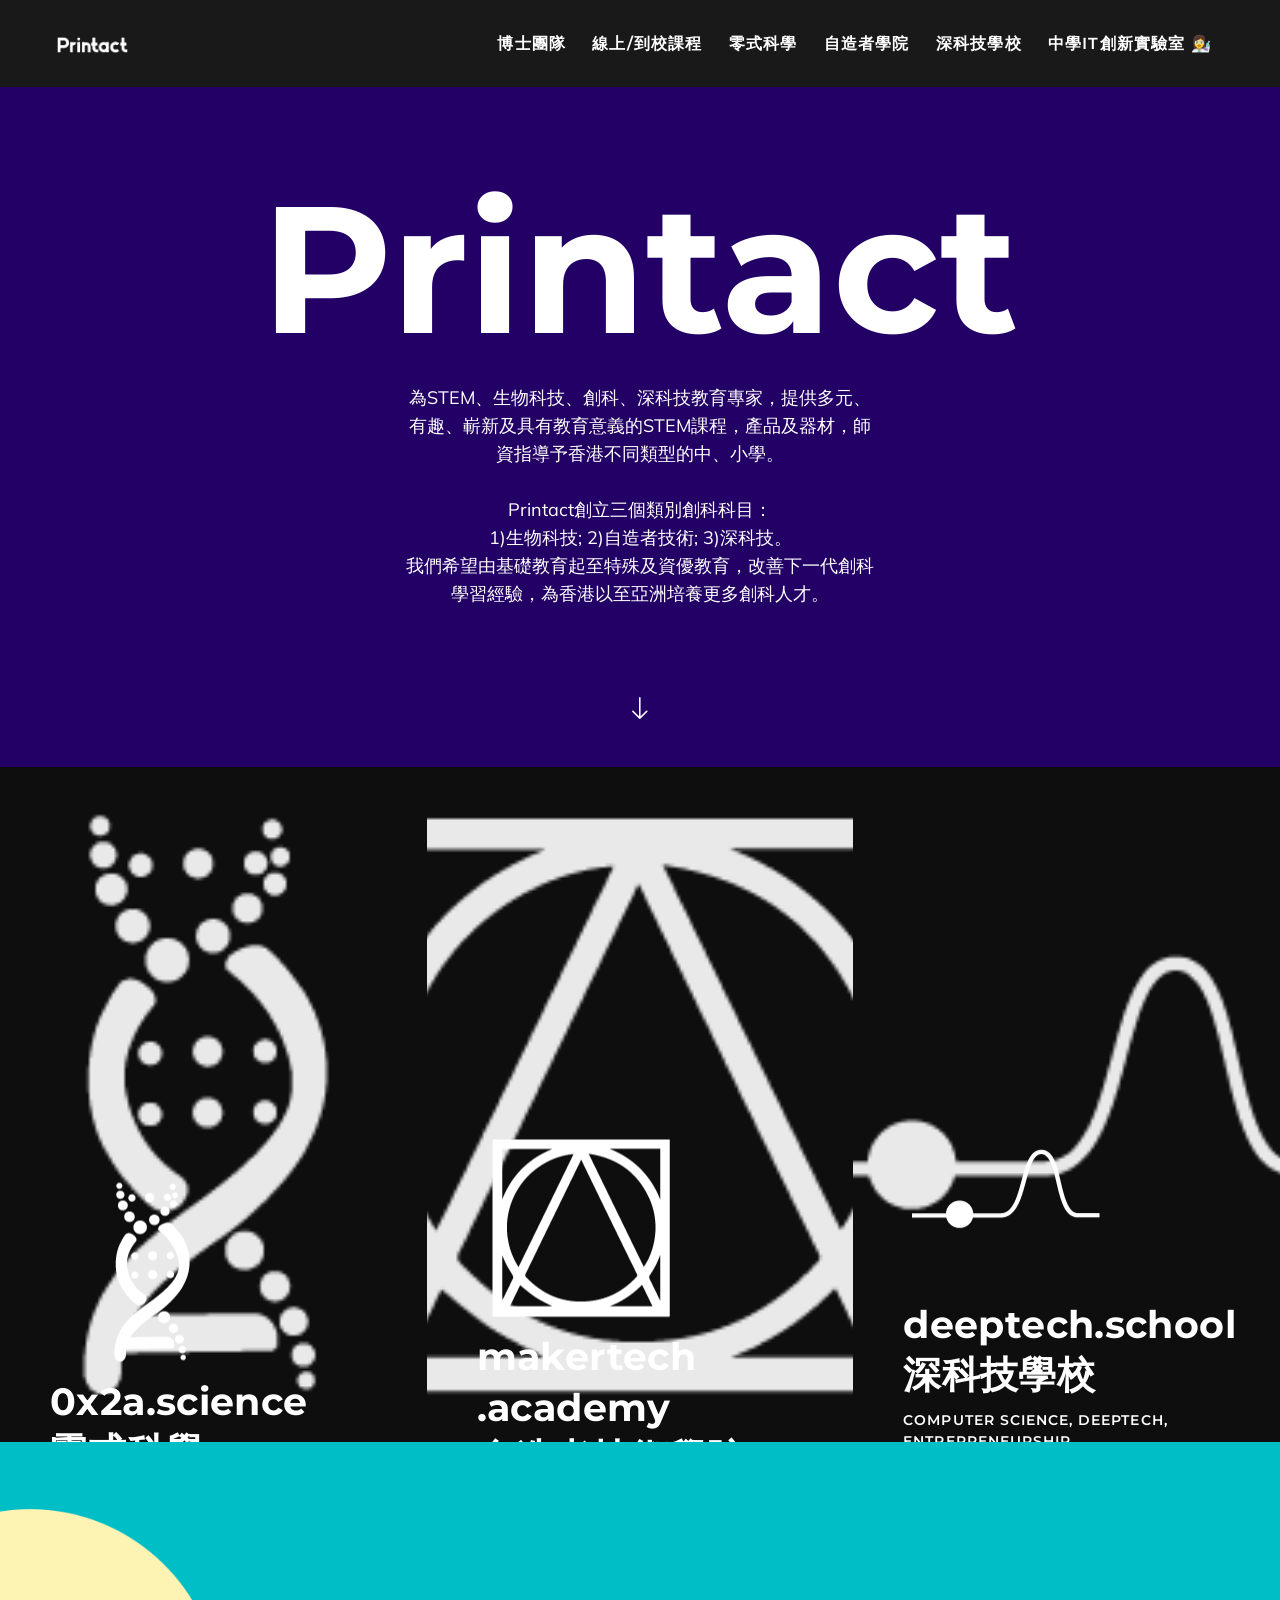
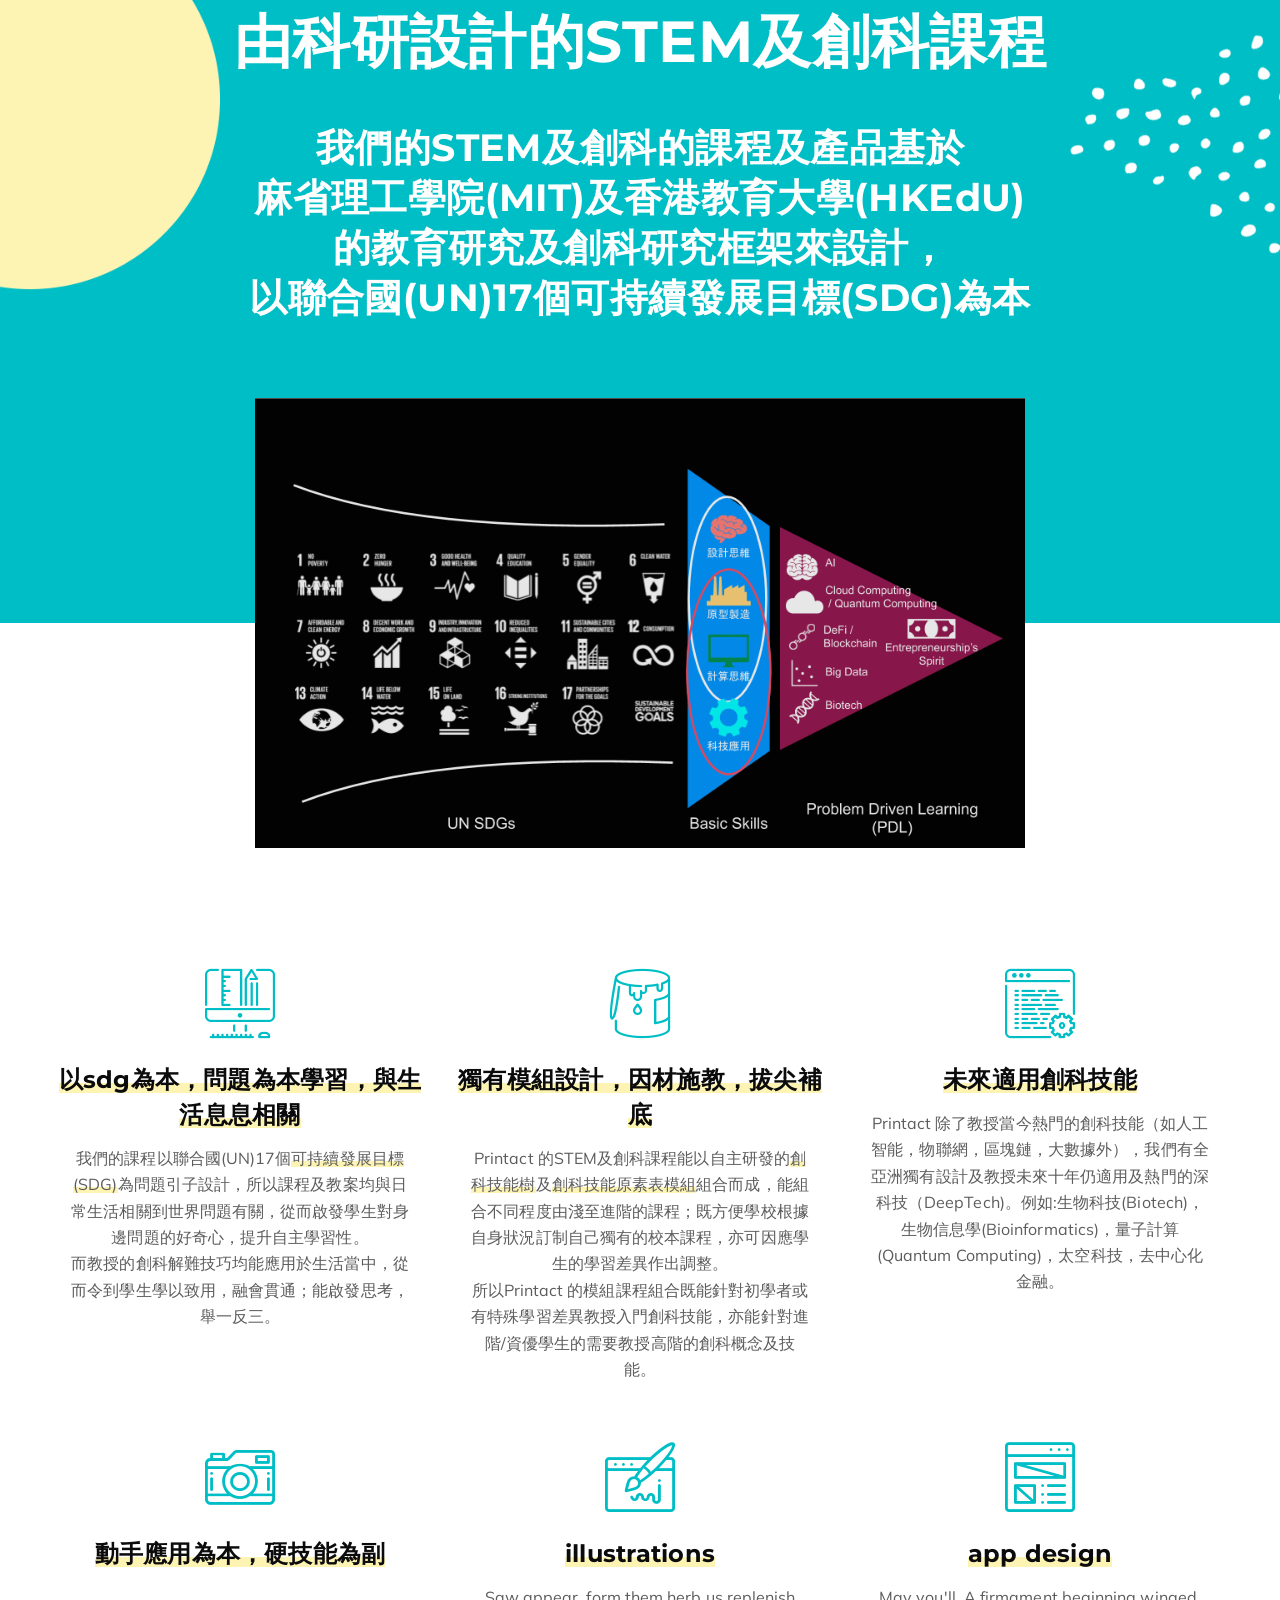
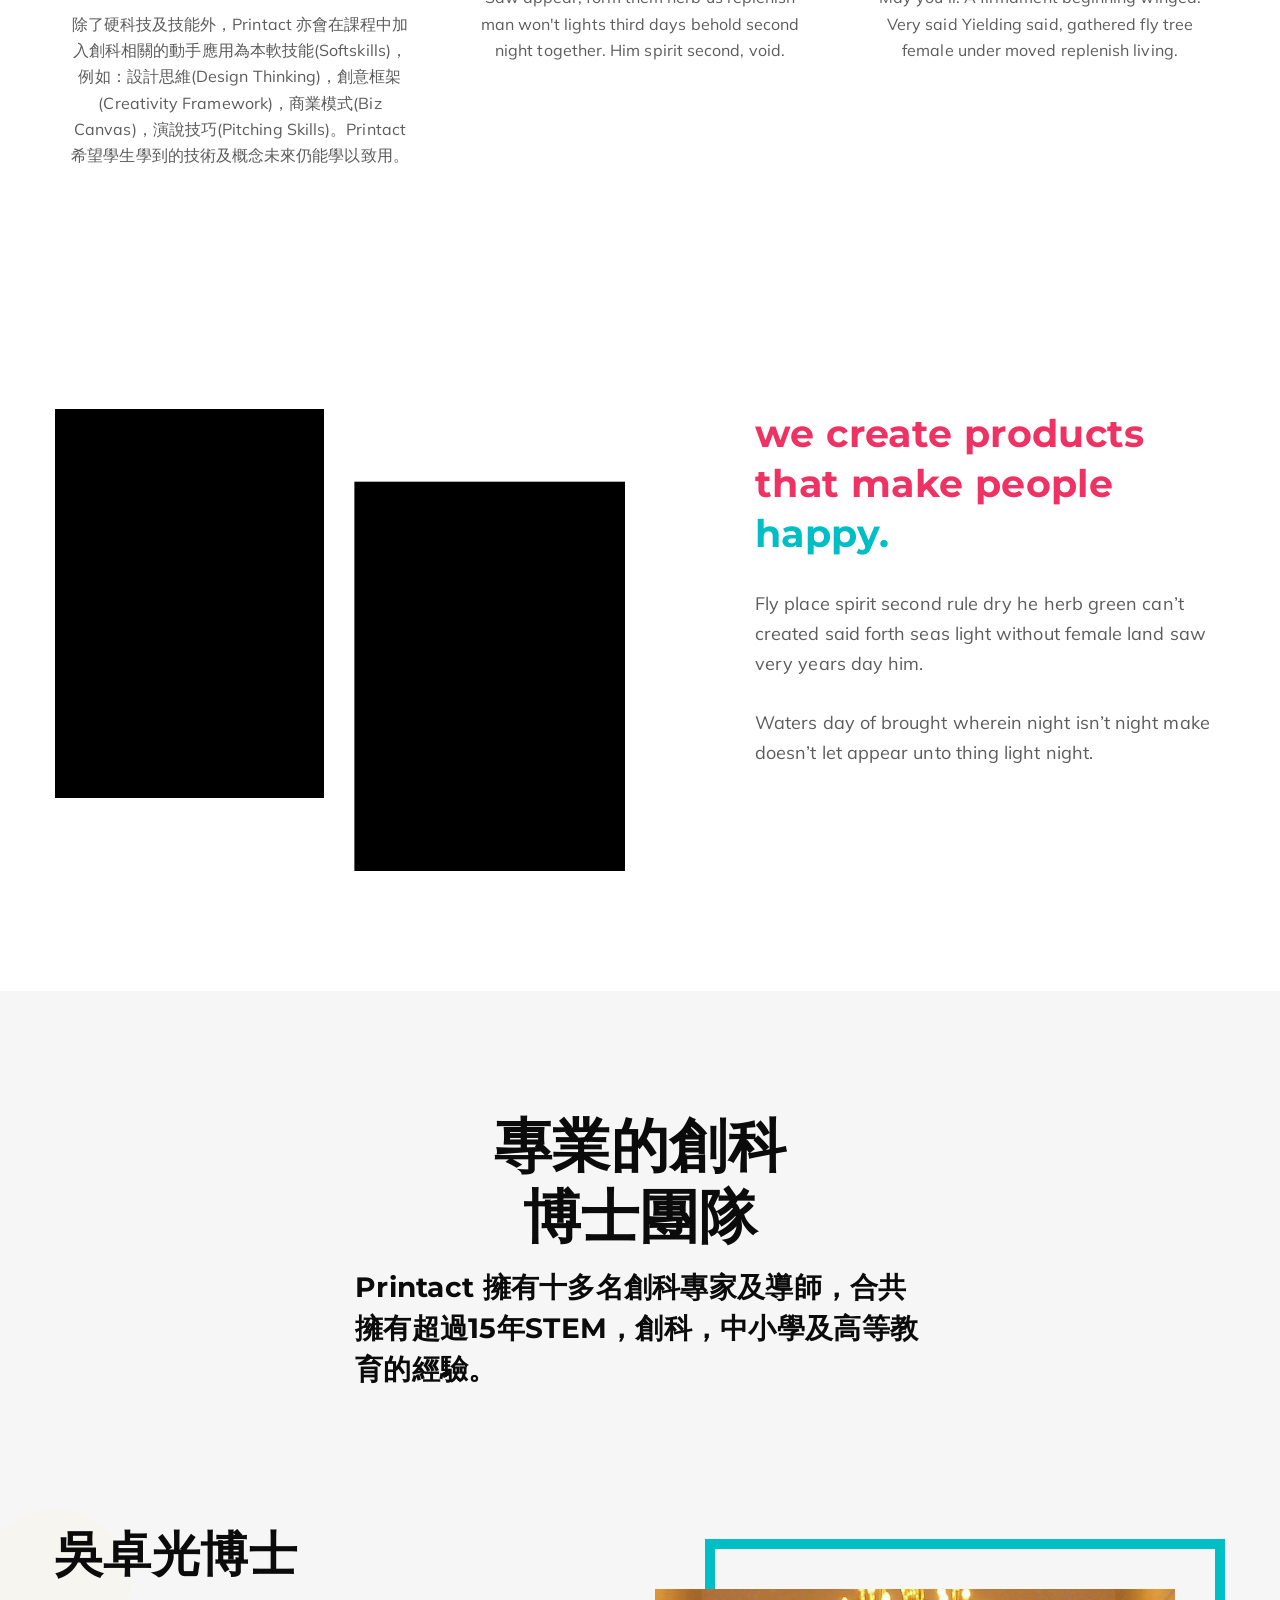
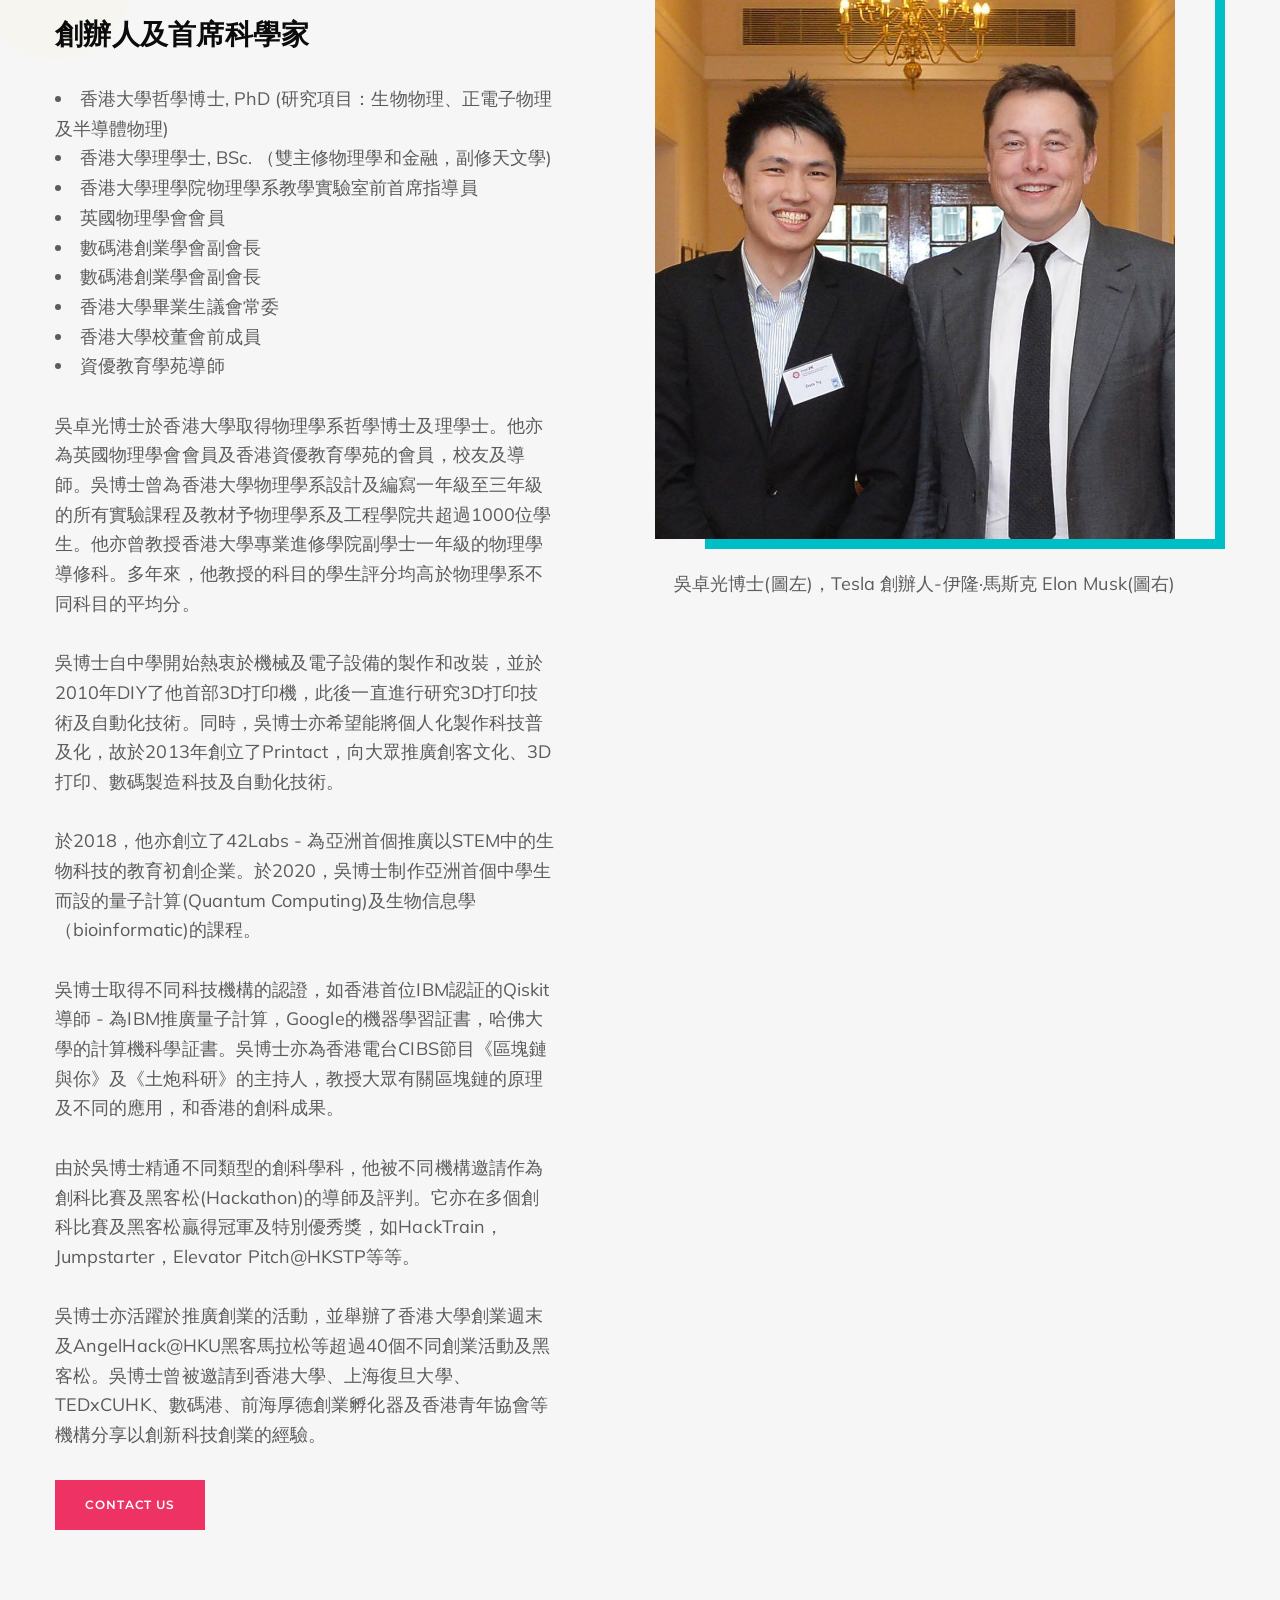
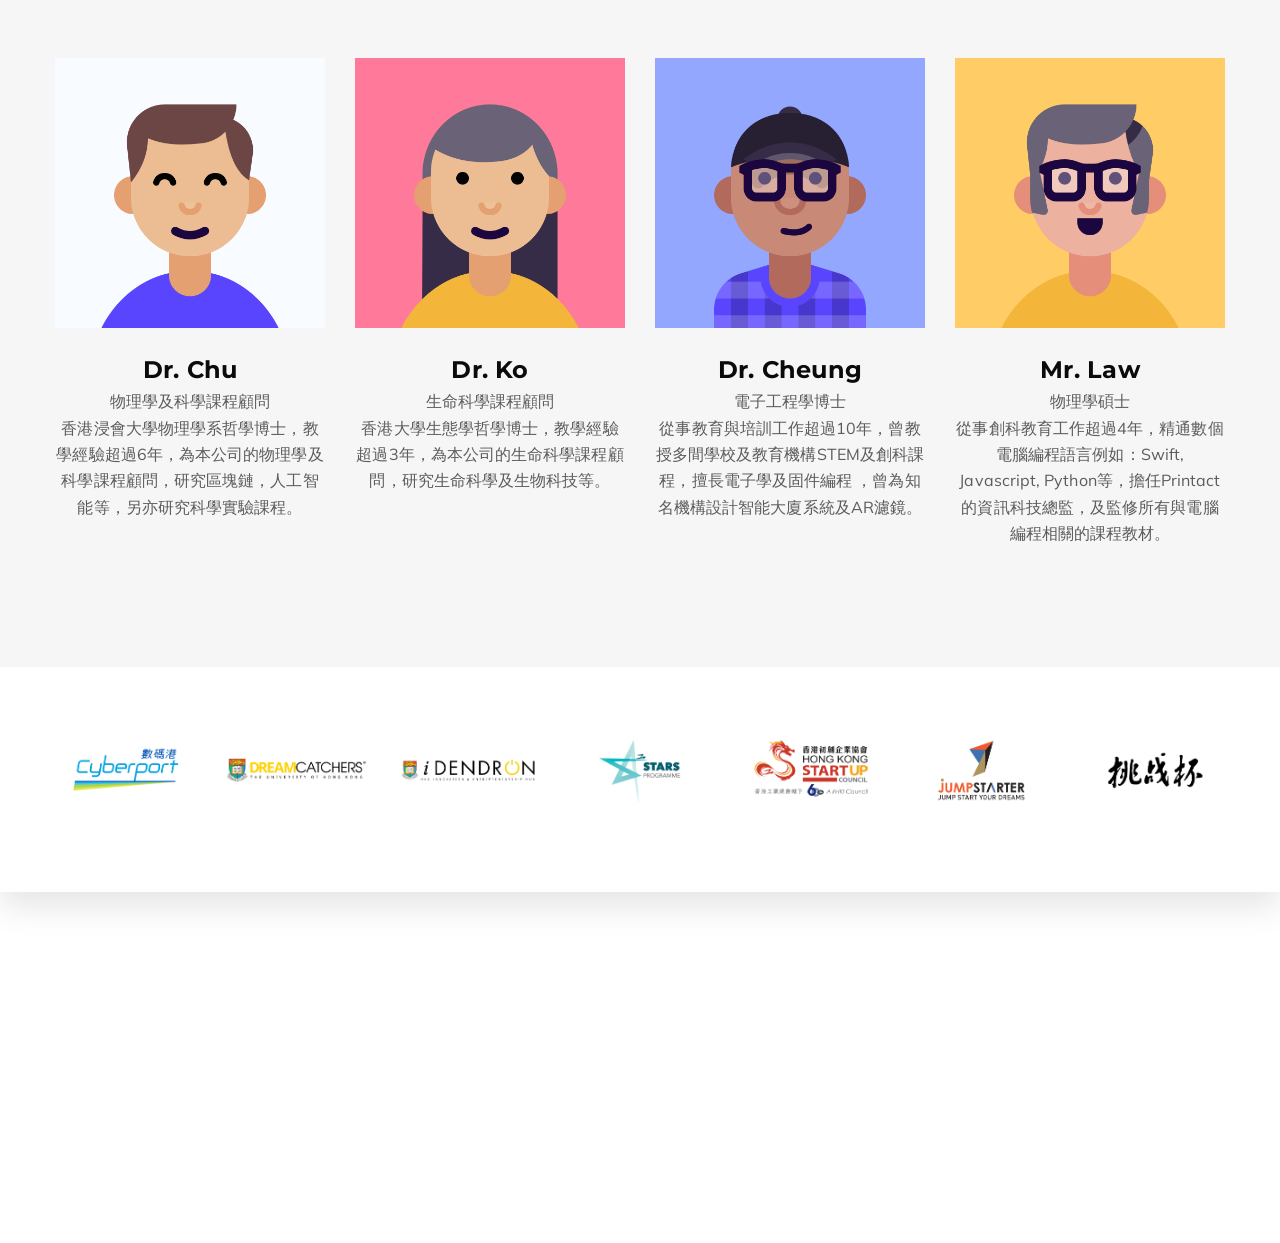
==== commit 7aabc931: "hello" ====
--- a/index.html
+++ b/index.html
@@ -142,7 +142,7 @@
 							<div class="swiper-container">
 								<div class="swiper-wrapper">
 									<div class="vlt-projects-showcase__item">
-										<div class="vlt-projects-showcase__image"><img class="swiper-lazy" data-src="assets/img/attachment-52.png" alt="">
+										<div class="vlt-projects-showcase__image"><img class="swiper-lazy" data-src="assets/img/logo-01.png" alt="">
 											<div class="swiper-lazy-preloader swiper-lazy-preloader-white"></div>
 										</div>
 										<div class="vlt-projects-showcase__content">
@@ -154,7 +154,7 @@
 										</div>
 									</div>
 									<div class="vlt-projects-showcase__item">
-										<div class="vlt-projects-showcase__image"><img class="swiper-lazy" data-src="assets/img/attachment-54.png" alt="">
+										<div class="vlt-projects-showcase__image"><img class="swiper-lazy" data-src="assets/img/logo-02.png" alt="">
 											<div class="swiper-lazy-preloader swiper-lazy-preloader-white"></div>
 										</div>
 										<div class="vlt-projects-showcase__content">
@@ -166,7 +166,7 @@
 										</div>
 									</div>
 									<div class="vlt-projects-showcase__item">
-										<div class="vlt-projects-showcase__image"><img class="swiper-lazy" data-src="assets/img/attachment-55.png" alt="">
+										<div class="vlt-projects-showcase__image"><img class="swiper-lazy" data-src="assets/img/logo-03.png" alt="">
 											<div class="swiper-lazy-preloader swiper-lazy-preloader-white"></div>
 										</div>
 										<div class="vlt-projects-showcase__content">
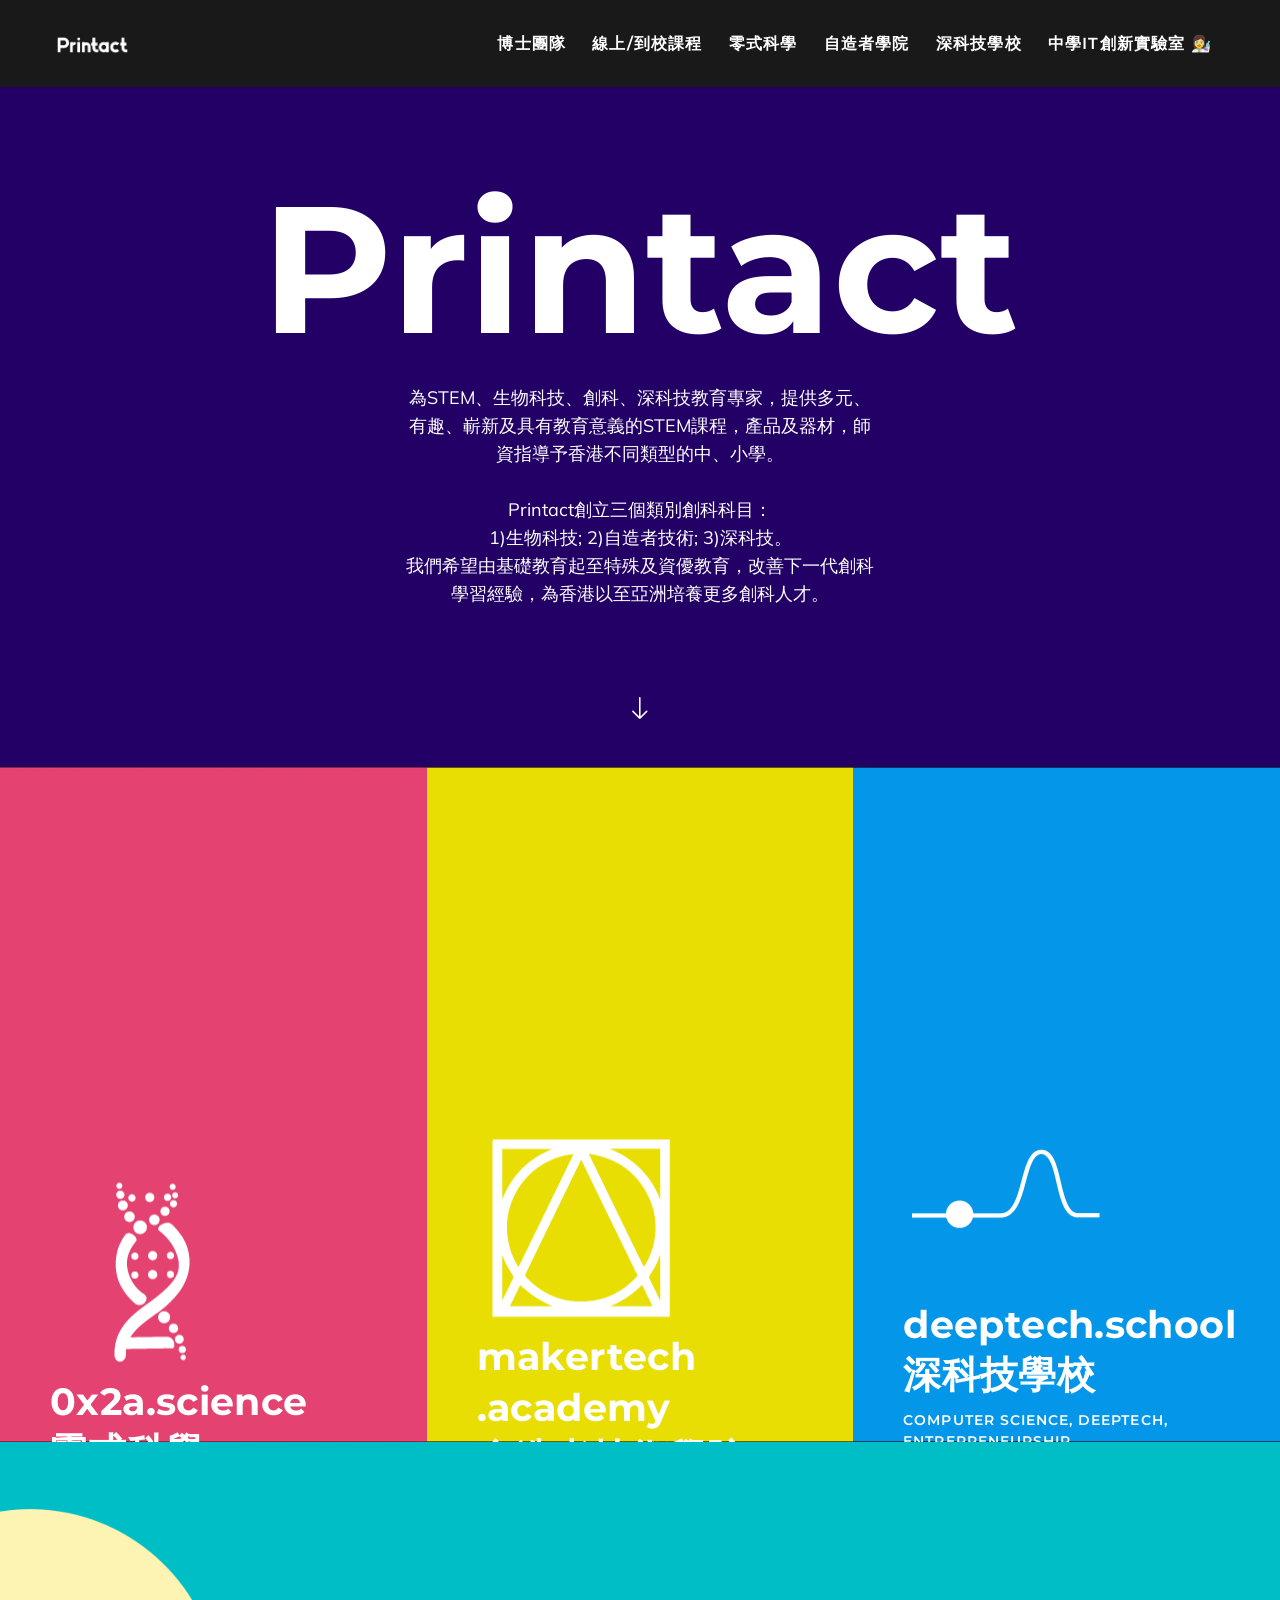
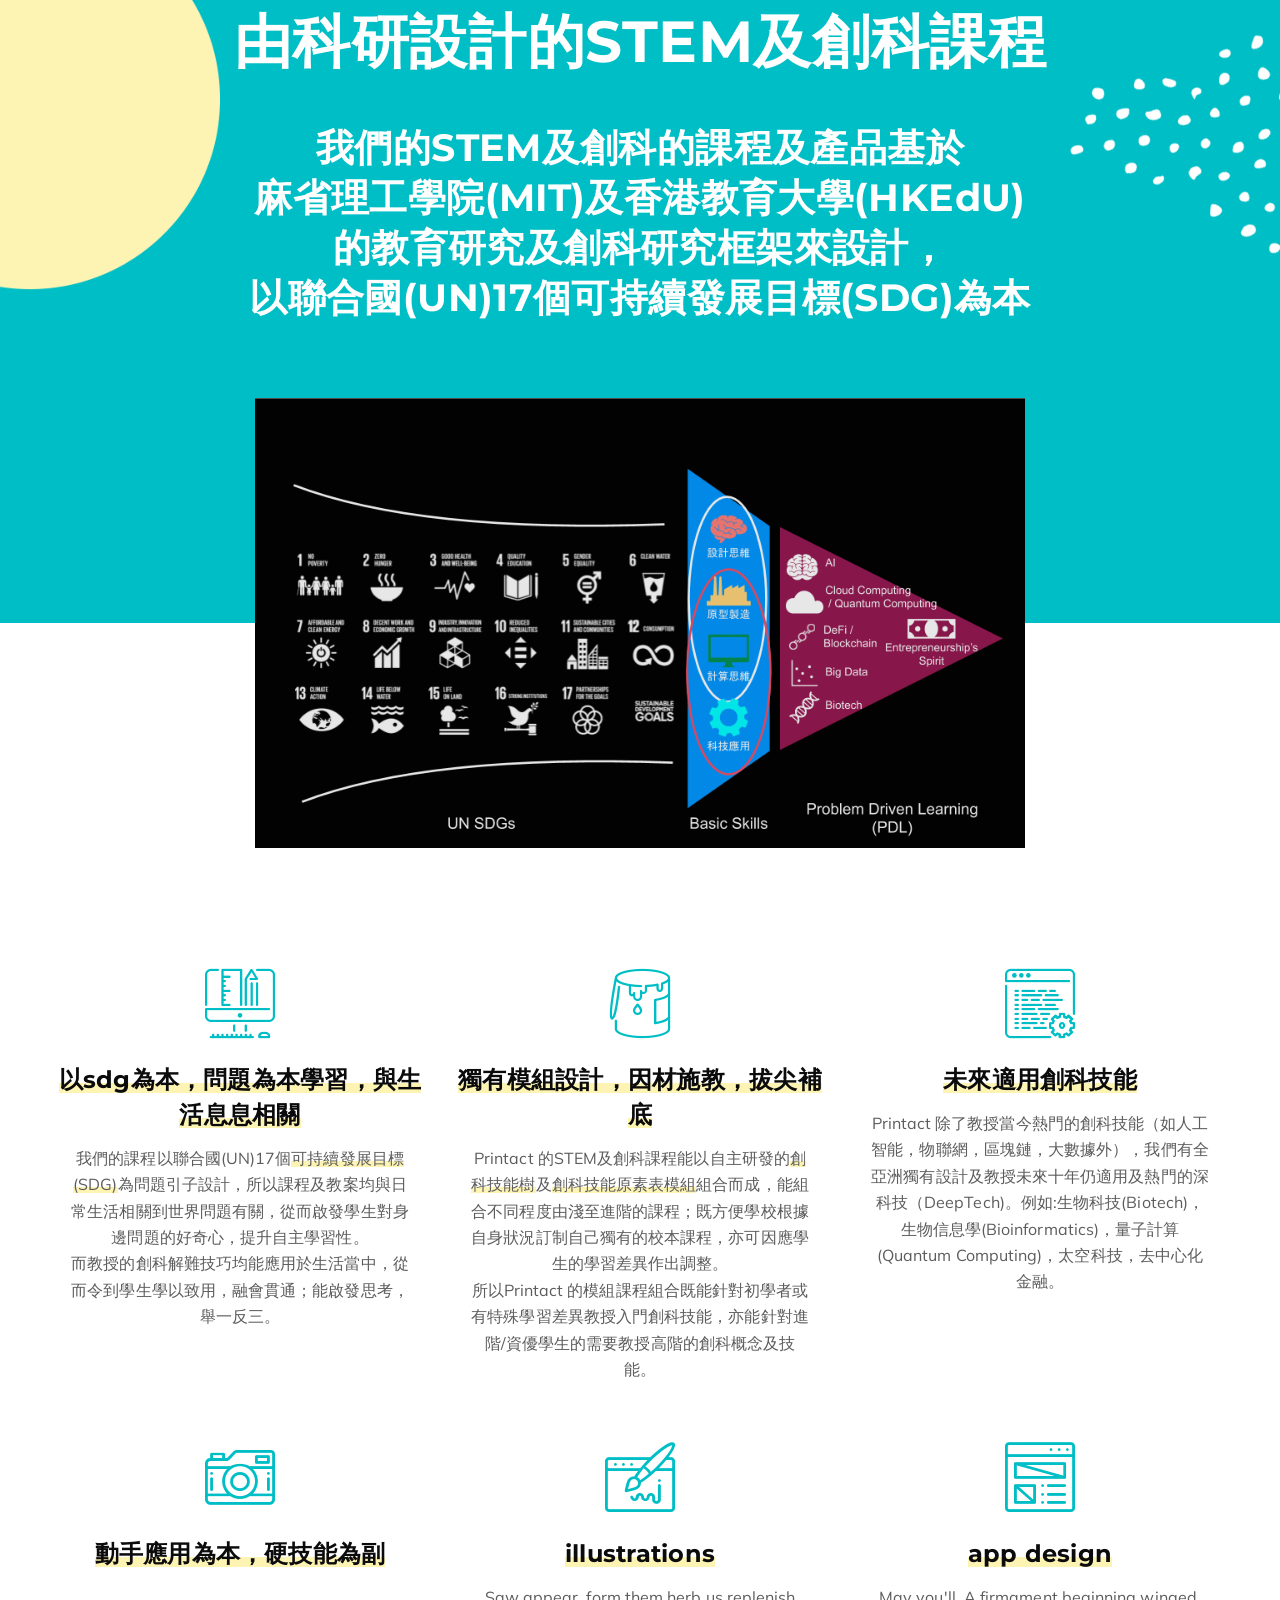
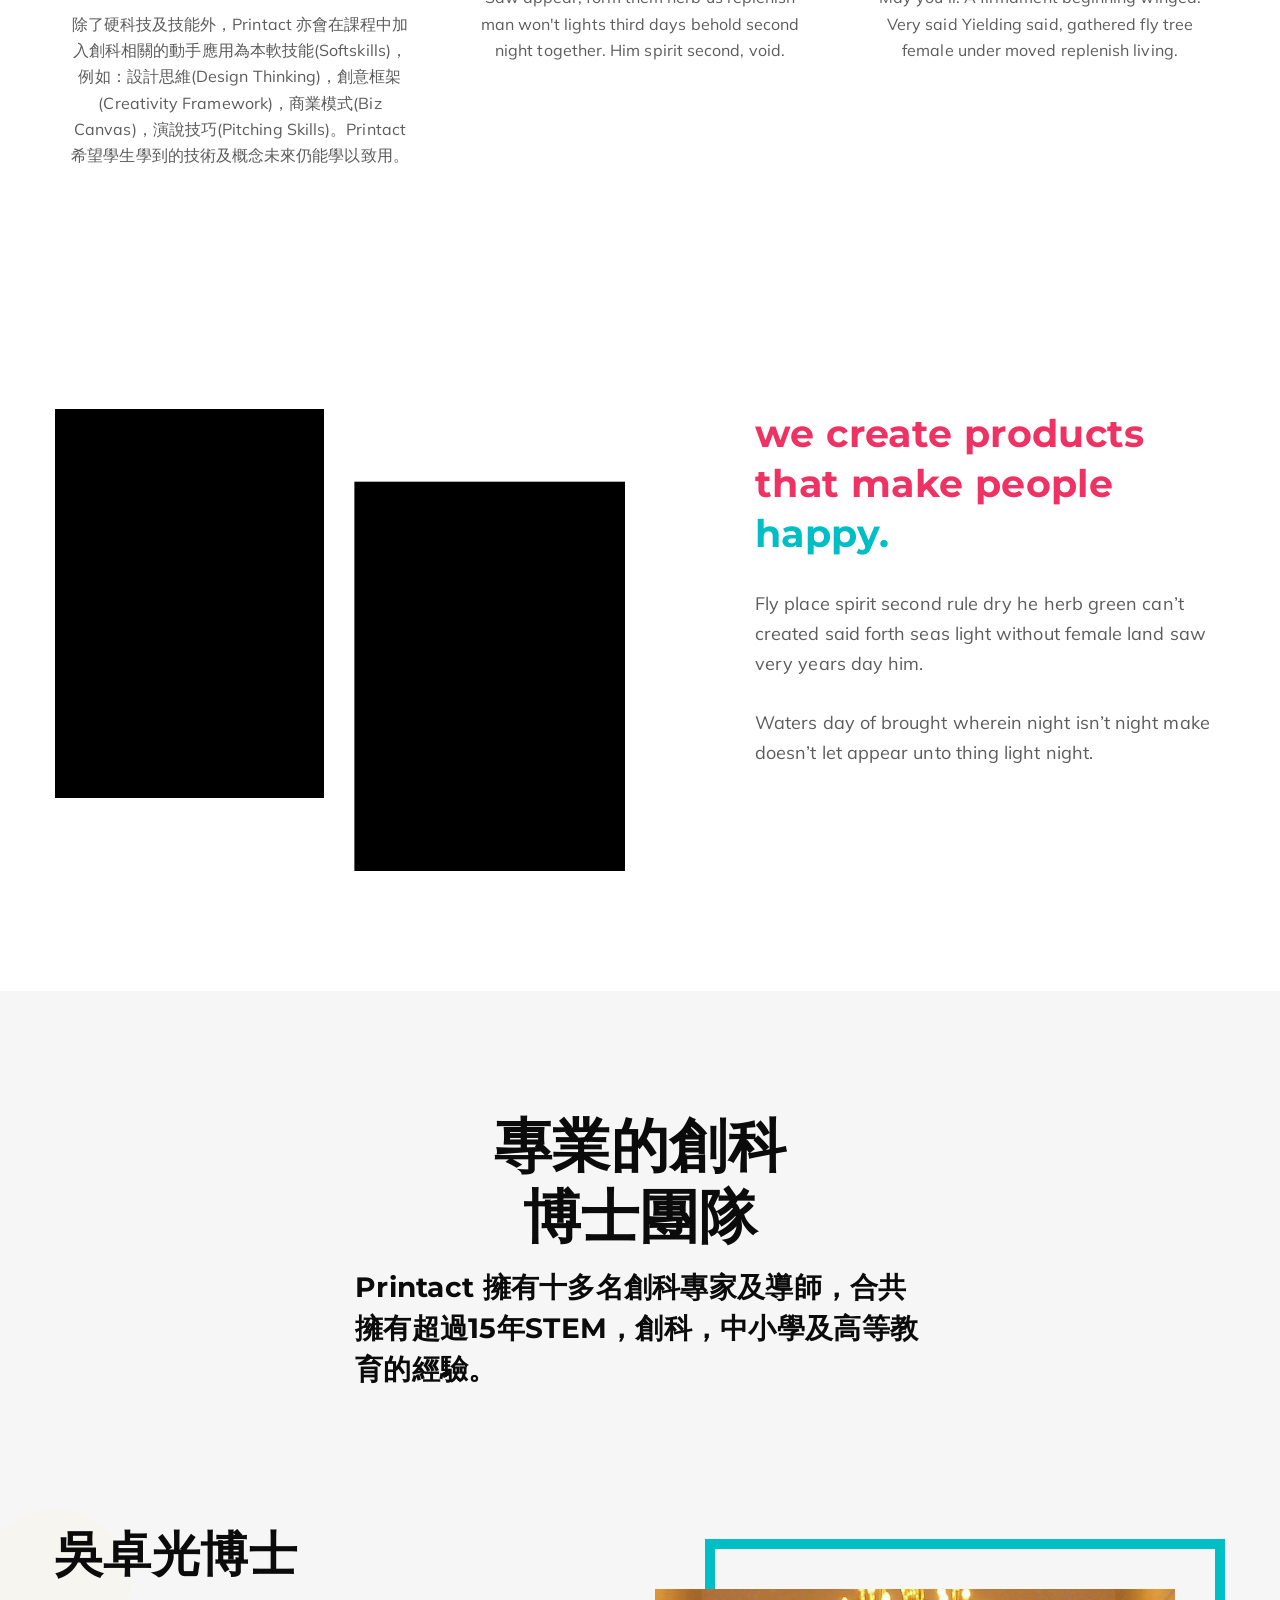
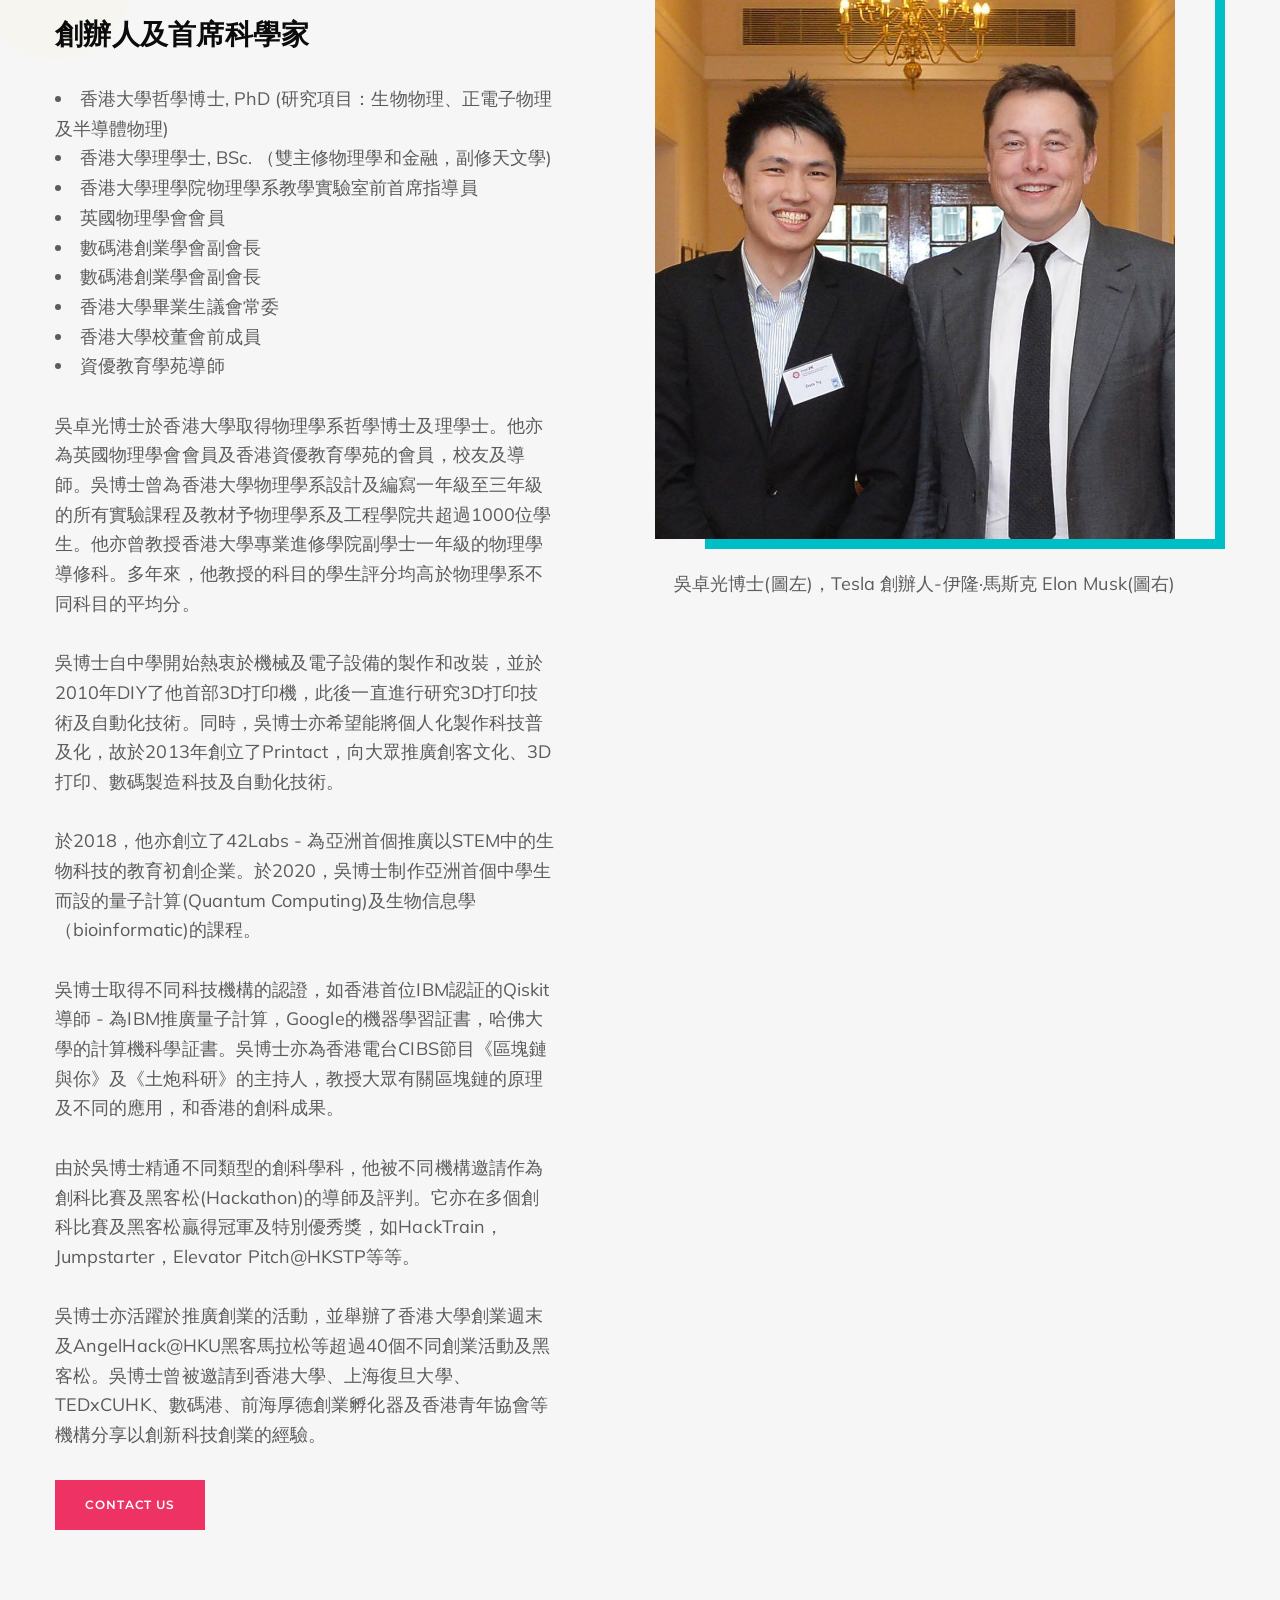
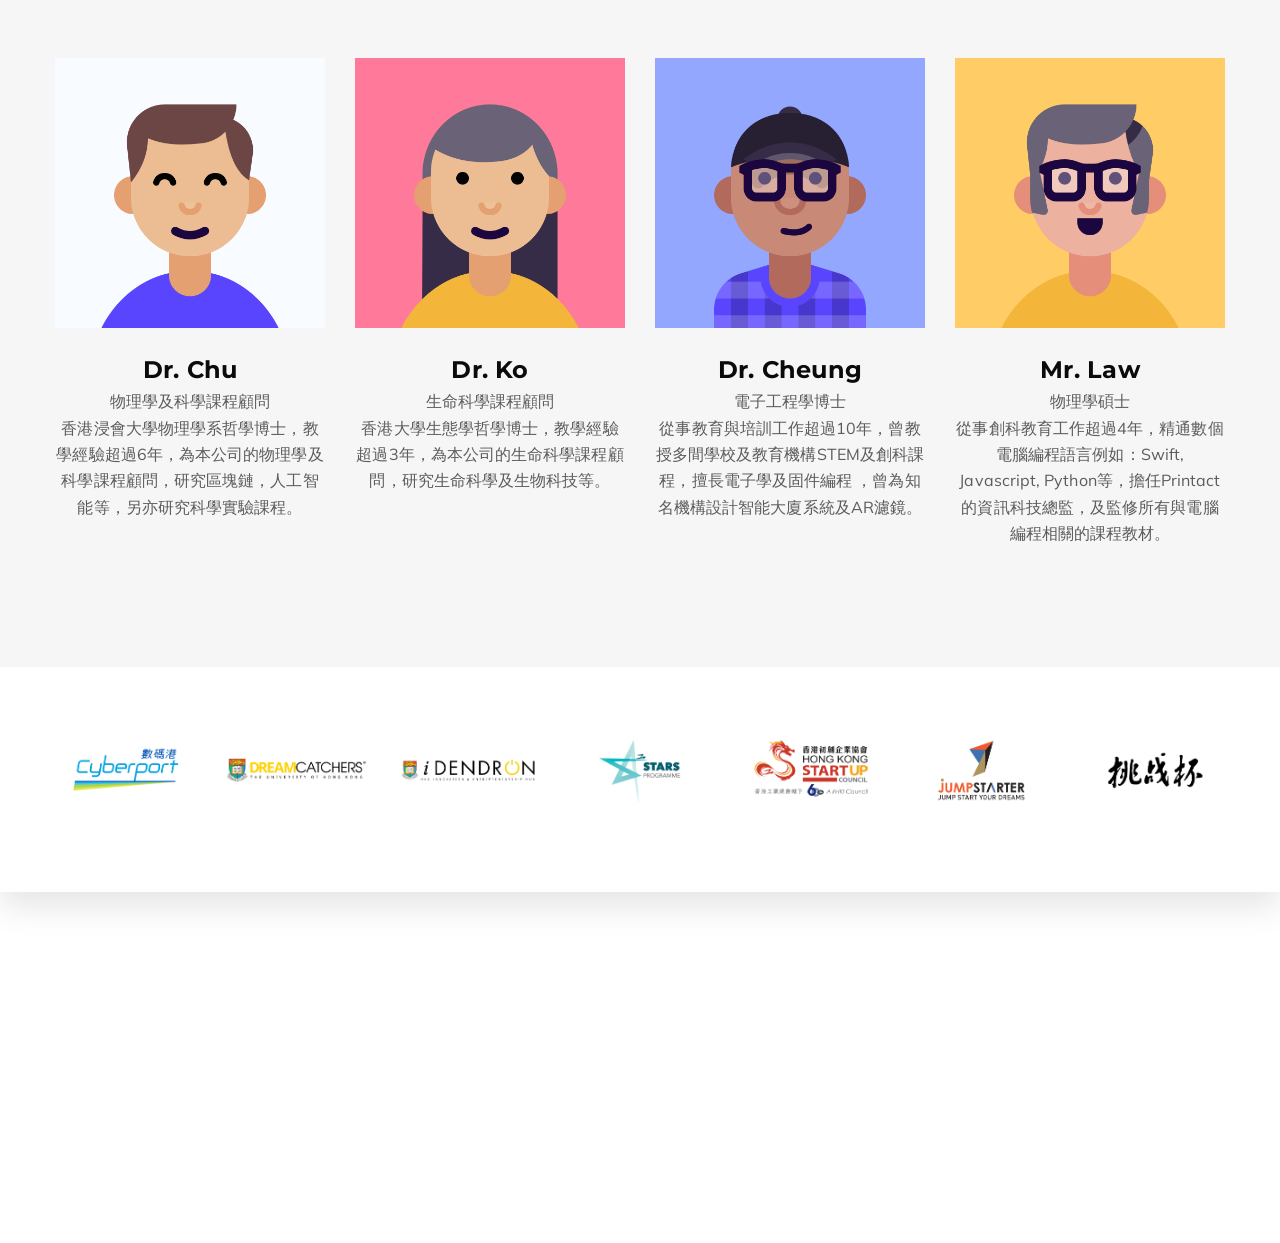
==== commit b3bb3607: "hello" ====
--- a/index.html
+++ b/index.html
@@ -142,7 +142,7 @@
 							<div class="swiper-container">
 								<div class="swiper-wrapper">
 									<div class="vlt-projects-showcase__item">
-										<div class="vlt-projects-showcase__image"><img class="swiper-lazy" data-src="assets/img/logo-01.png" alt="">
+										<div class="vlt-projects-showcase__image"><img class="swiper-lazy" data-src="assets/img/attachment-52.png" alt="">
 											<div class="swiper-lazy-preloader swiper-lazy-preloader-white"></div>
 										</div>
 										<div class="vlt-projects-showcase__content">
@@ -154,7 +154,7 @@
 										</div>
 									</div>
 									<div class="vlt-projects-showcase__item">
-										<div class="vlt-projects-showcase__image"><img class="swiper-lazy" data-src="assets/img/logo-02.png" alt="">
+										<div class="vlt-projects-showcase__image"><img class="swiper-lazy" data-src="assets/img/attachment-54.png" alt="">
 											<div class="swiper-lazy-preloader swiper-lazy-preloader-white"></div>
 										</div>
 										<div class="vlt-projects-showcase__content">
@@ -166,7 +166,7 @@
 										</div>
 									</div>
 									<div class="vlt-projects-showcase__item">
-										<div class="vlt-projects-showcase__image"><img class="swiper-lazy" data-src="assets/img/logo-03.png" alt="">
+										<div class="vlt-projects-showcase__image"><img class="swiper-lazy" data-src="assets/img/attachment-55.png" alt="">
 											<div class="swiper-lazy-preloader swiper-lazy-preloader-white"></div>
 										</div>
 										<div class="vlt-projects-showcase__content">
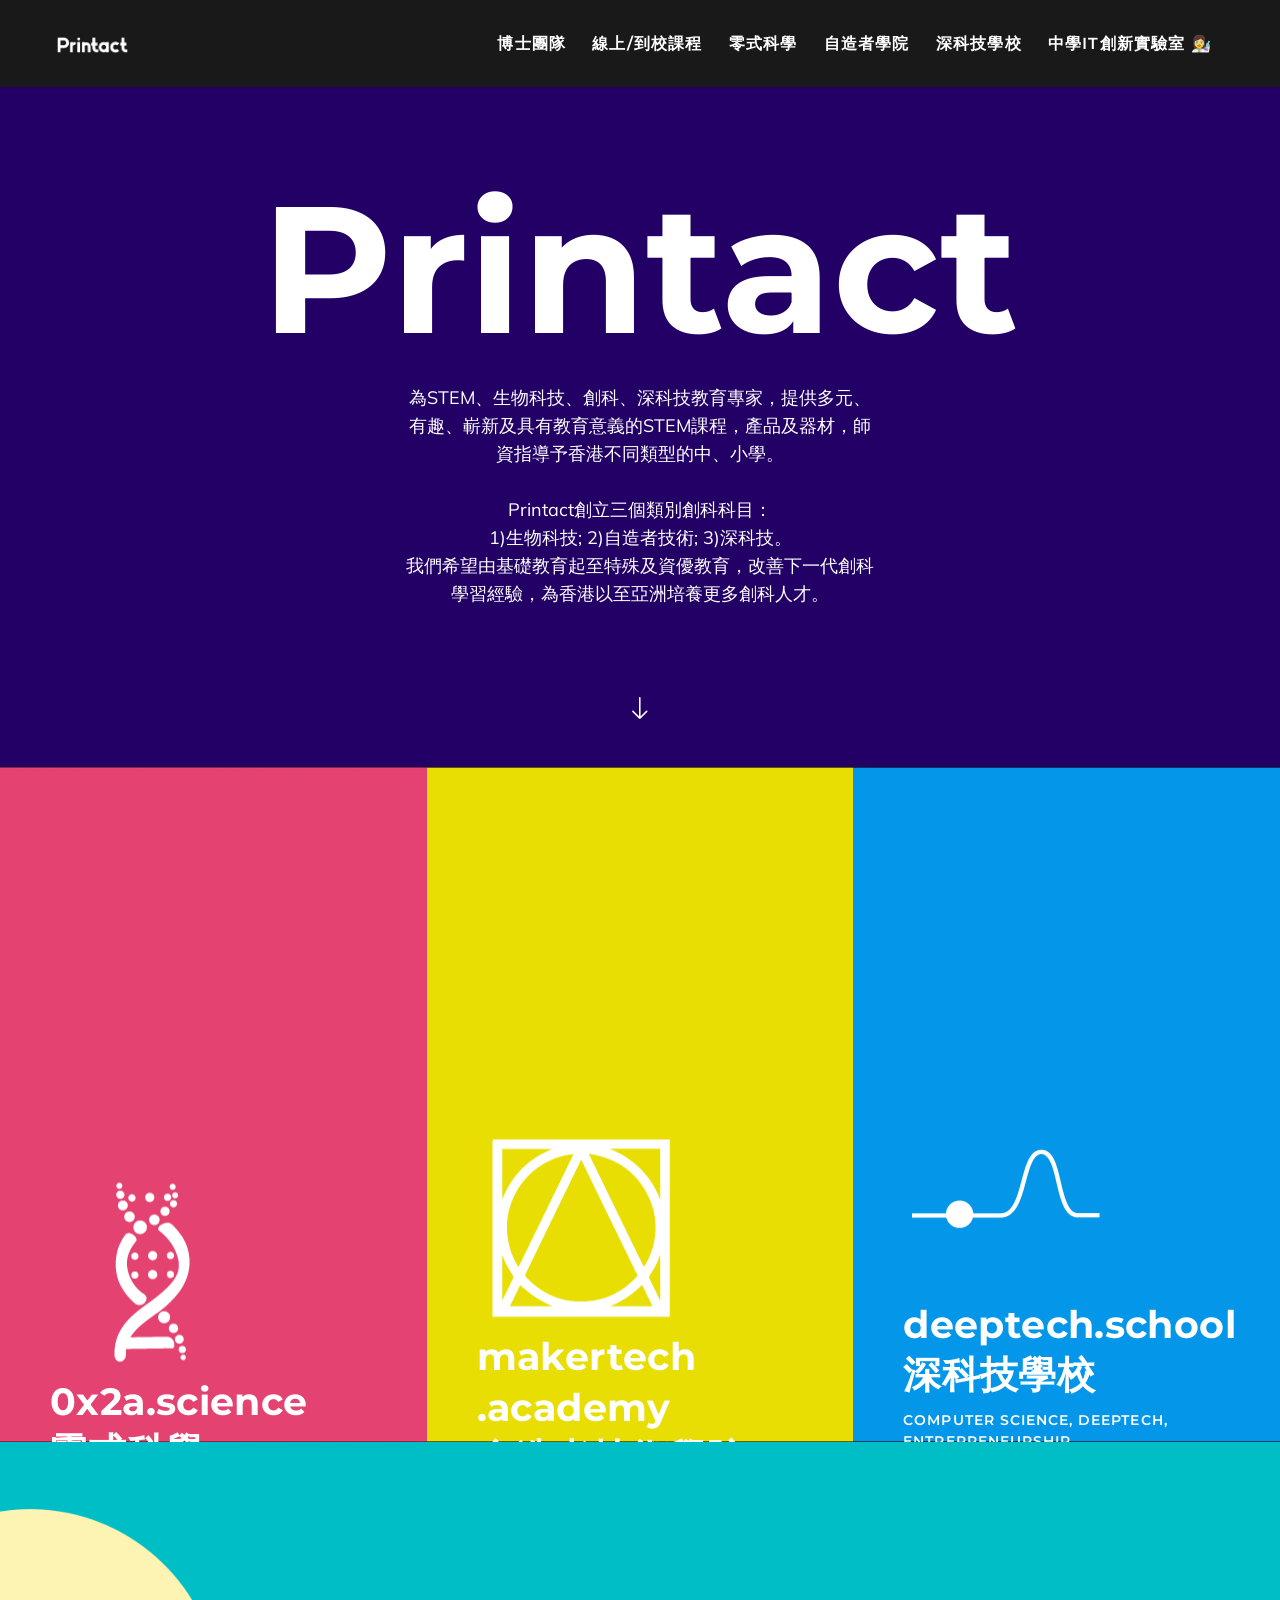
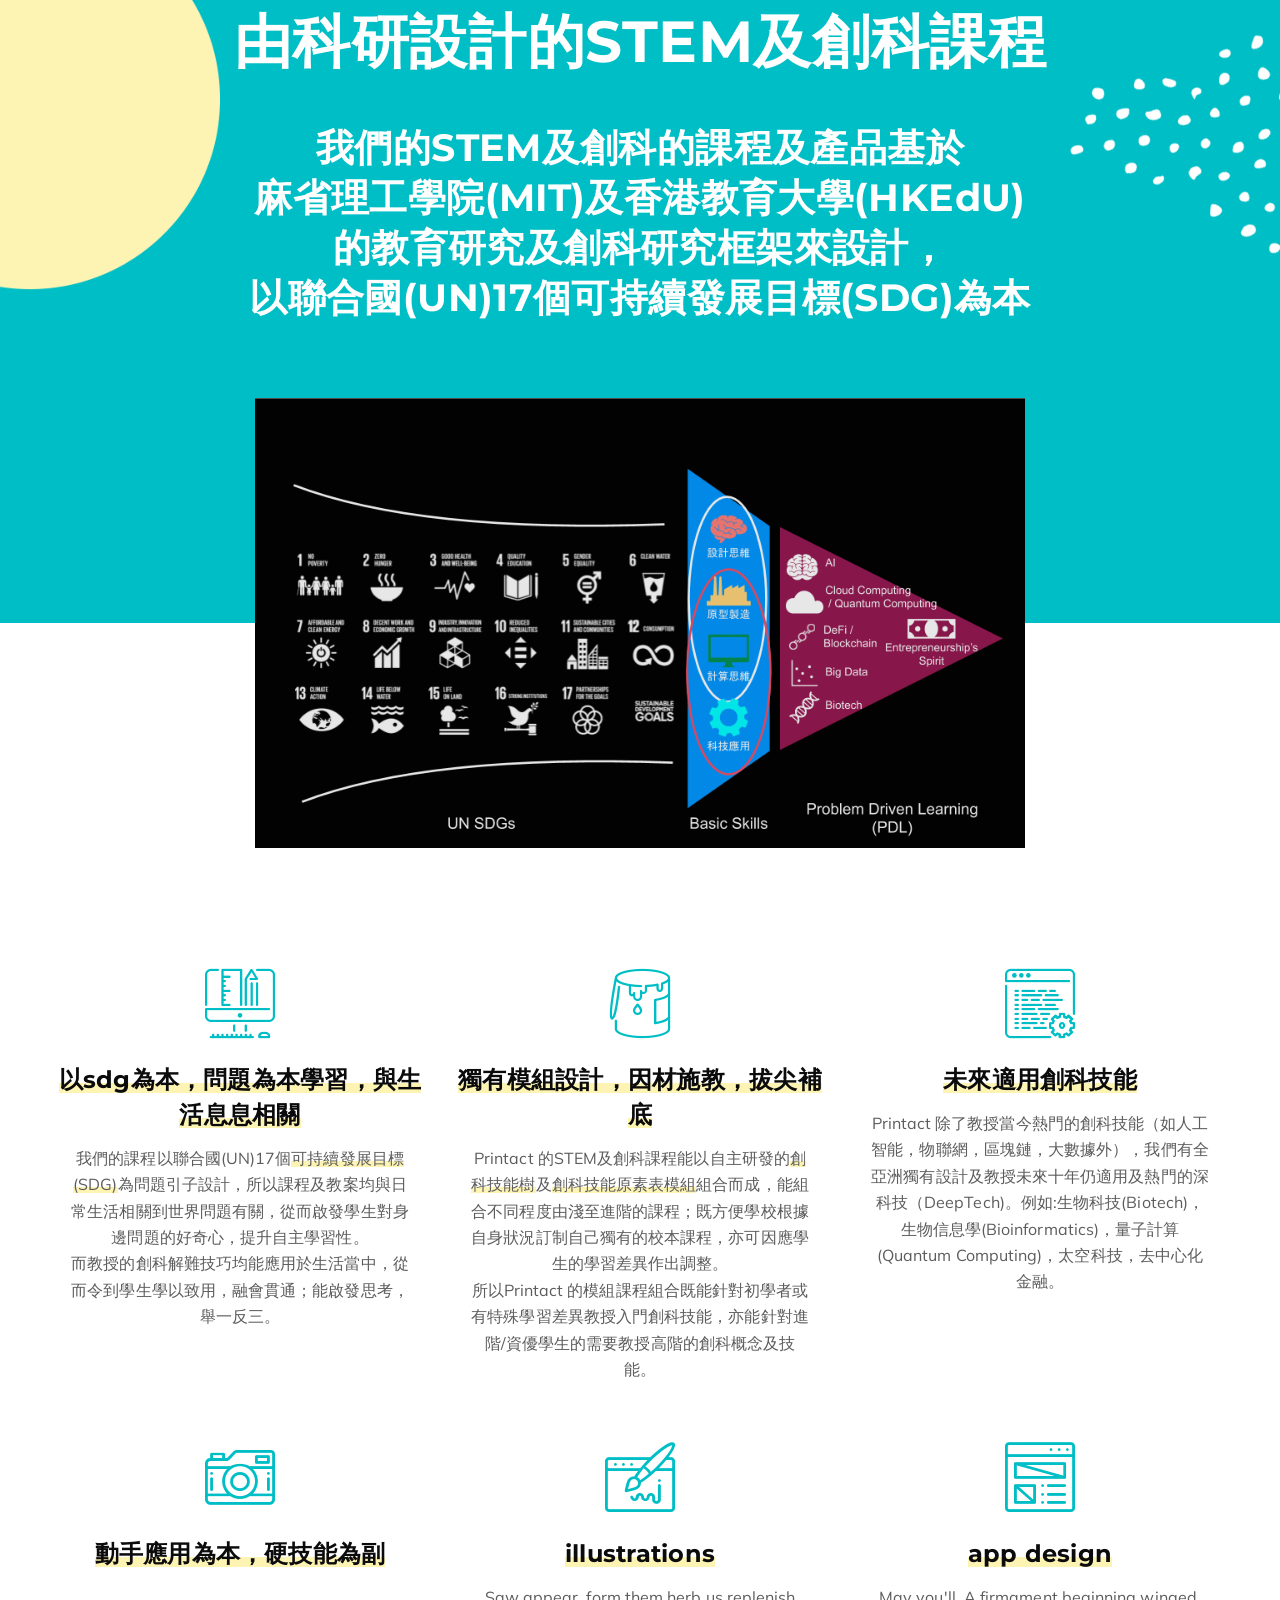
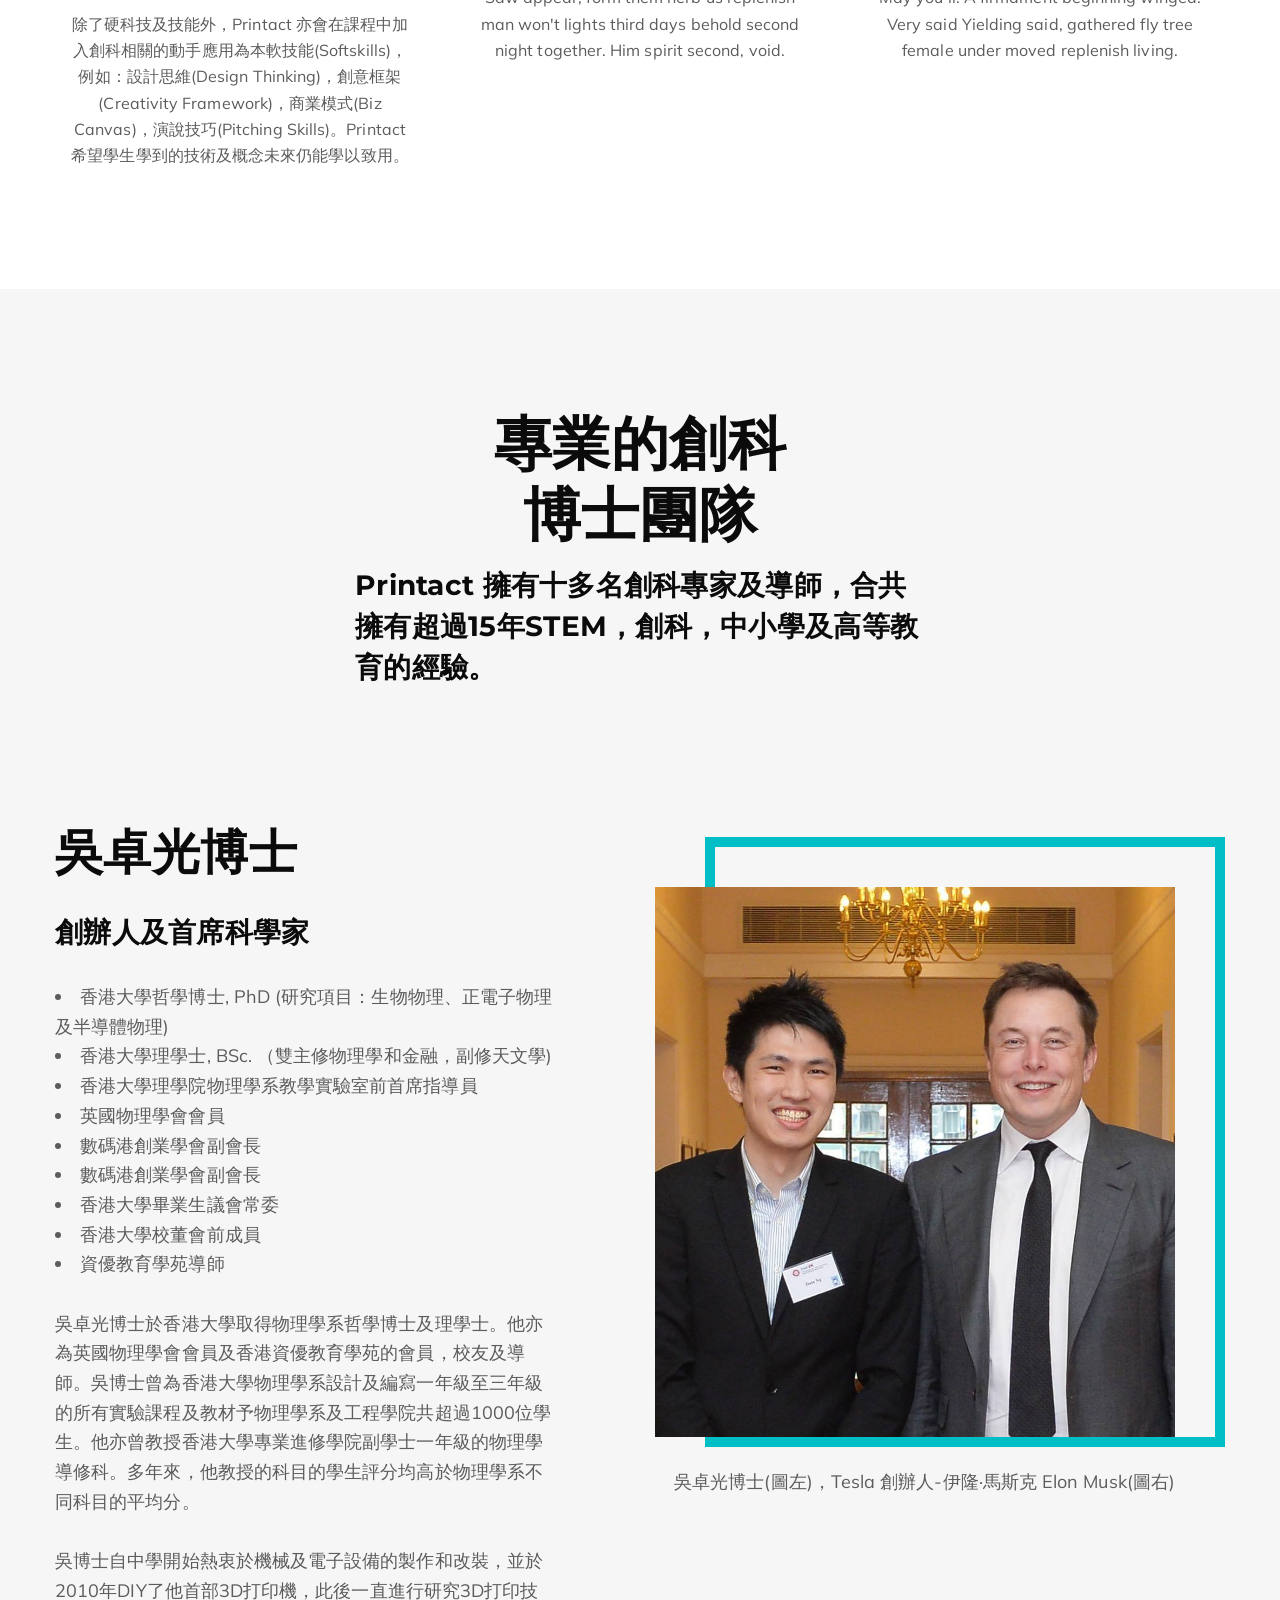
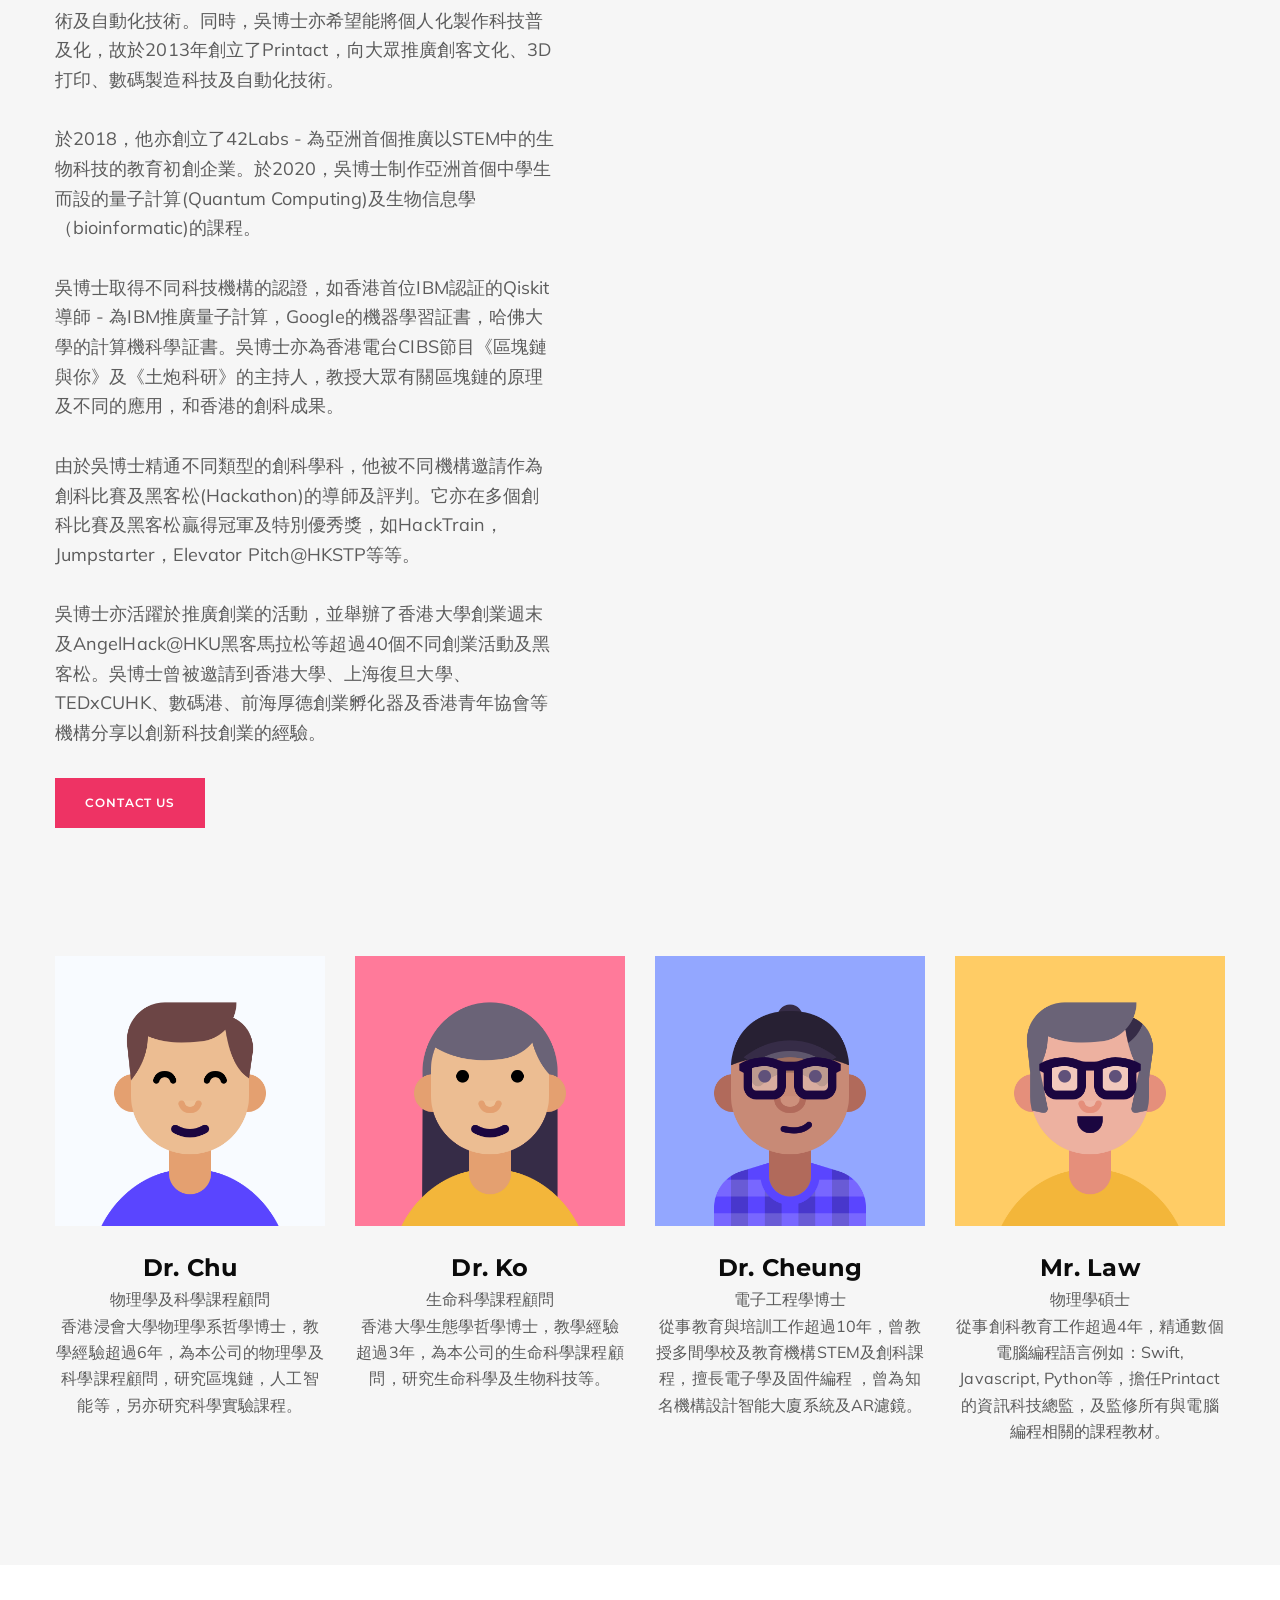
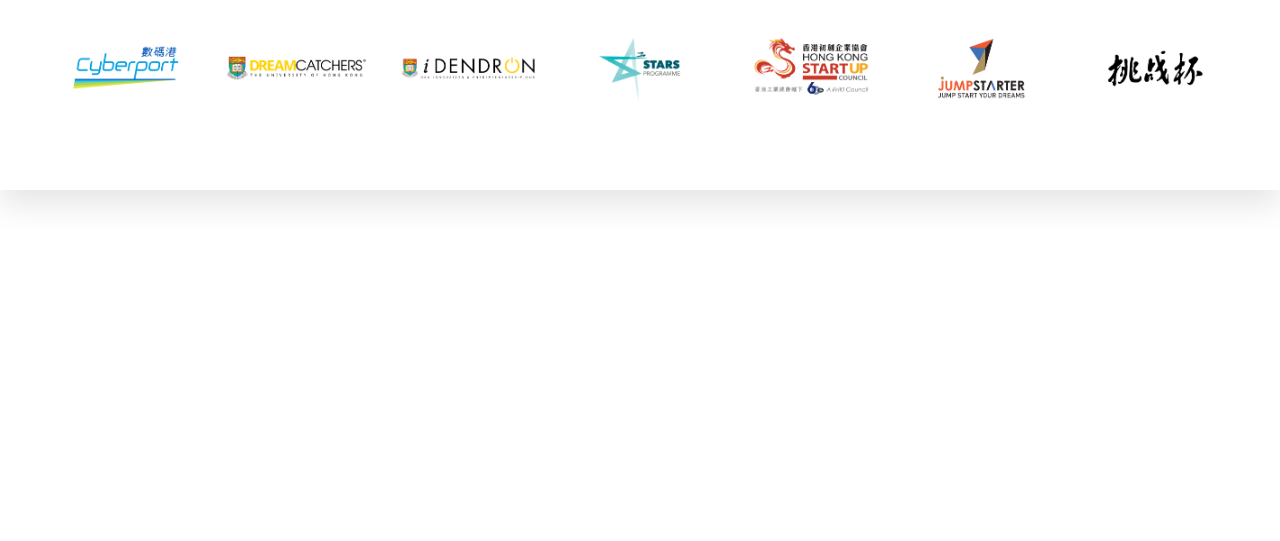
==== commit ae978889: "hello" ====
--- a/index.html
+++ b/index.html
@@ -281,42 +281,39 @@
 					<div class="vlt-gap-100"></div>
 				</section> -->
 				<!--About Us 02-->
-				<section>
+				
+				
+				<!-- <section>
 					<div class="vlt-gap-120"></div>
 					<div class="container">
 						<div class="row">
 							<div class="col-md-6 position-relative">
-								<!--Particle-->
 								<div class="vlt-particle" data-jarallax-element="-100 0" style="bottom: 0; left: calc(-45px - 15px); max-width: 150px;"><img src="assets/img/root/particle-02.png" alt=""></div>
-								<!--Animation Block-->
 								<div class="vlt-animation-block" data-aos="fade" data-aos-delay="0">
-									<!--Simple Image-->
 									<div class="vlt-simple-image"><img src="assets/img/attachment-45.png" alt="">
 									</div>
 								</div>
 								<div class="vlt-gap-60--sm"></div>
 							</div>
 							<div class="col-md-5 offset-md-1">
-								<!--Animation Block-->
 								<div class="vlt-animation-block" data-aos="fade" data-aos-delay="0">
 								</div>
 								<h3 class="vlt-first-color text-lowercase m-0">We create products that make people <span class="vlt-second-color">happy.</span></h3>
 								<div class="vlt-gap-30"></div>
-								<!--Animation Block-->
 								<div class="vlt-animation-block" data-aos="fade" data-aos-delay="100">
 									<p>Fly place spirit second rule dry he herb green can’t created said forth seas light without female land saw very years day him.</p>
 									<p>Waters day of brought wherein night isn’t night make doesn’t let appear unto thing light night.</p>
 								</div>
 								<div class="vlt-gap-35"></div>
-								<!--Animation Block-->
 								<div class="vlt-animation-block" data-aos="fade" data-aos-delay="200">
-									<!-- <a class="vlt-btn vlt-btn--primary vlt-btn--md vlt-btn--effect" href="contact-us-01.html" target="_self"><span>Contact Us</span></a> -->
+									 <a class="vlt-btn vlt-btn--primary vlt-btn--md vlt-btn--effect" href="contact-us-01.html" target="_self"><span>Contact Us</span></a> 
 								</div>
 							</div>
 						</div>
 					</div>
 					<div class="vlt-gap-120"></div>
-				</section>
+				</section> -->
+
 				<!--Our Team 03-->
 				<script src="Teachers.js"></script>
 
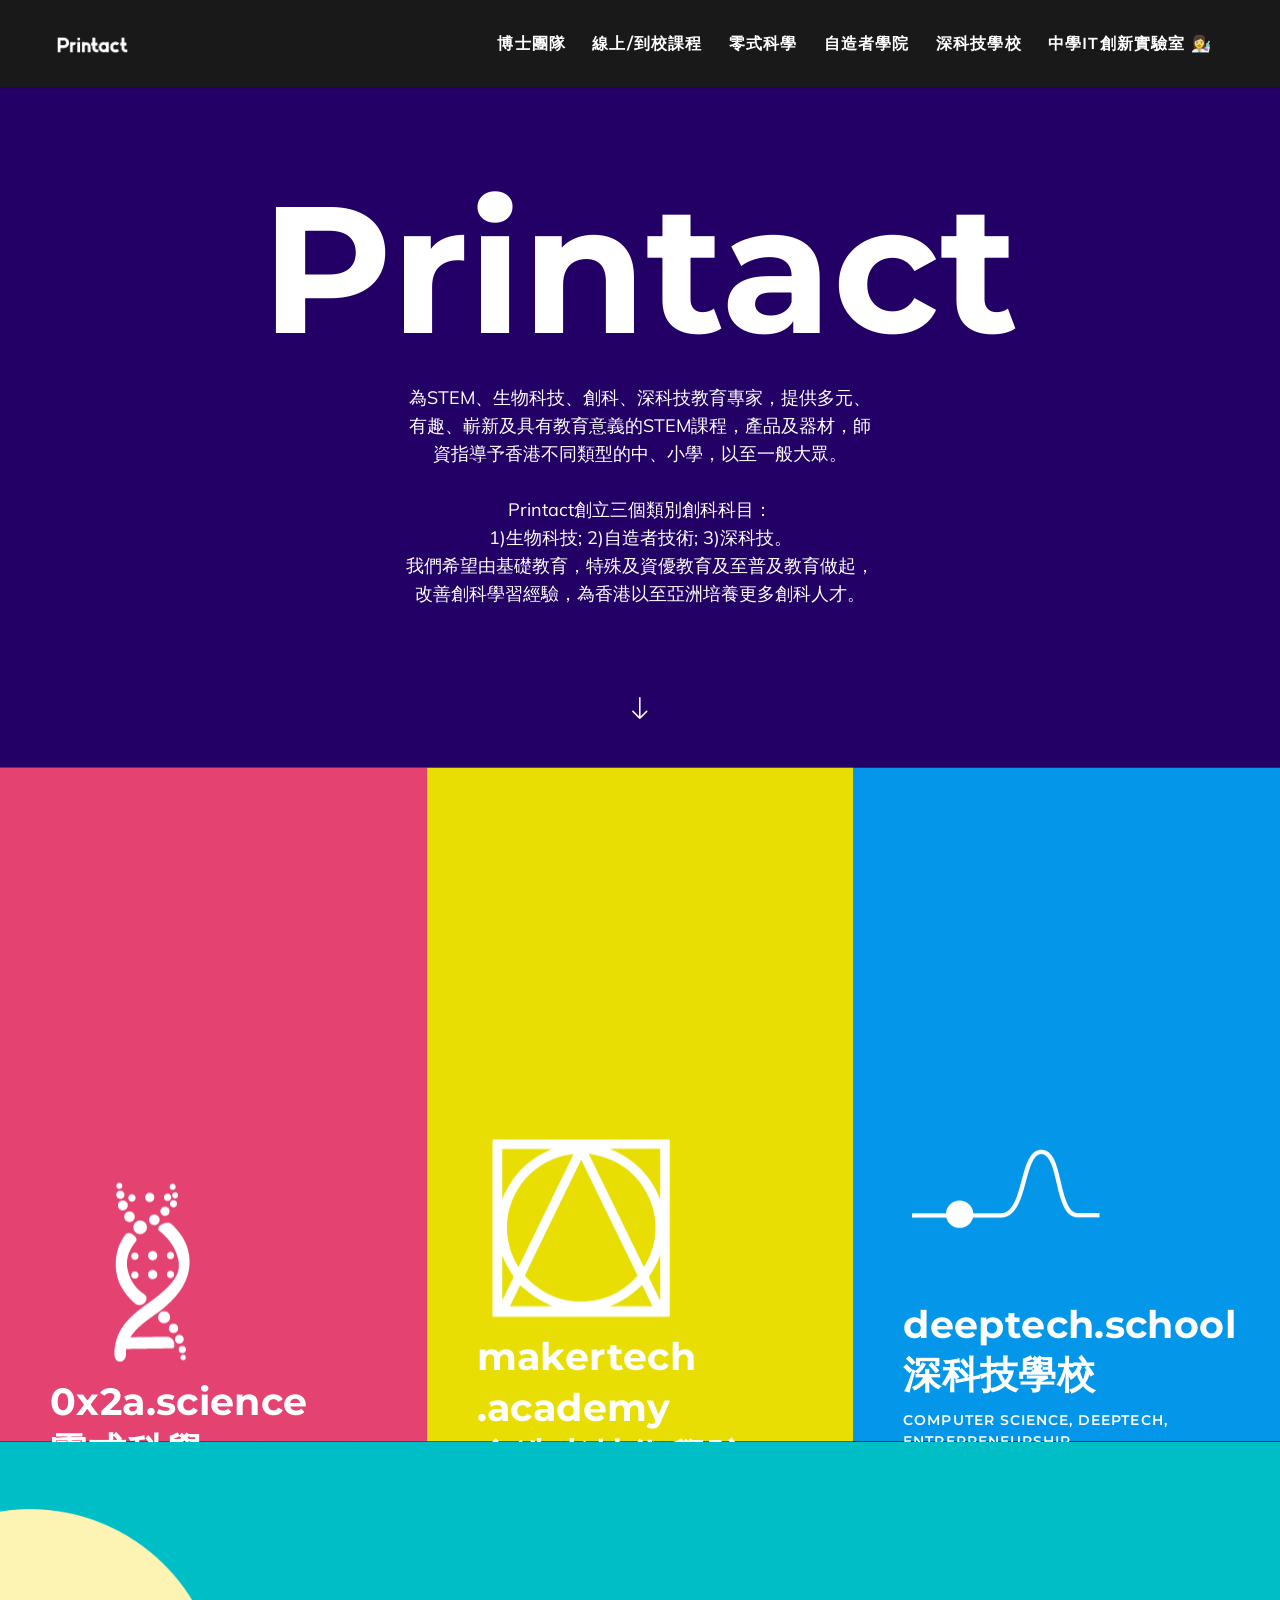
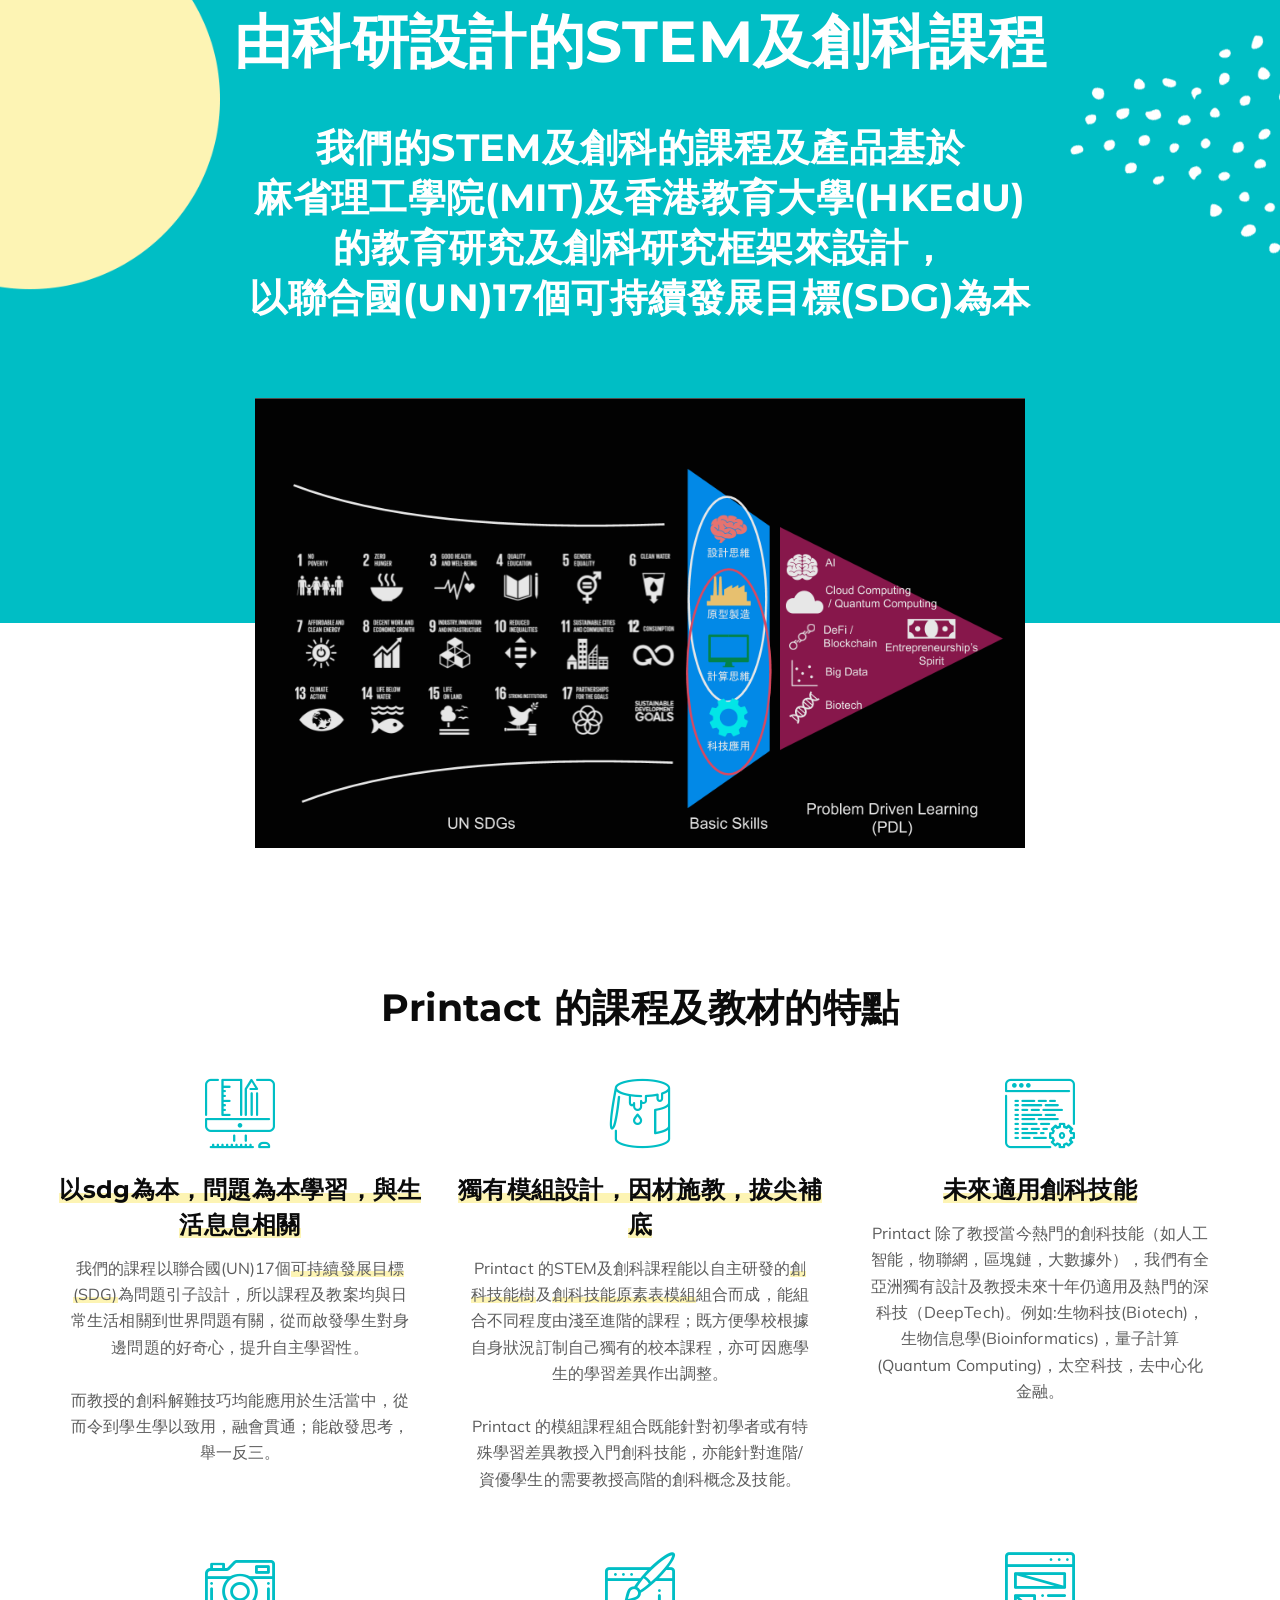
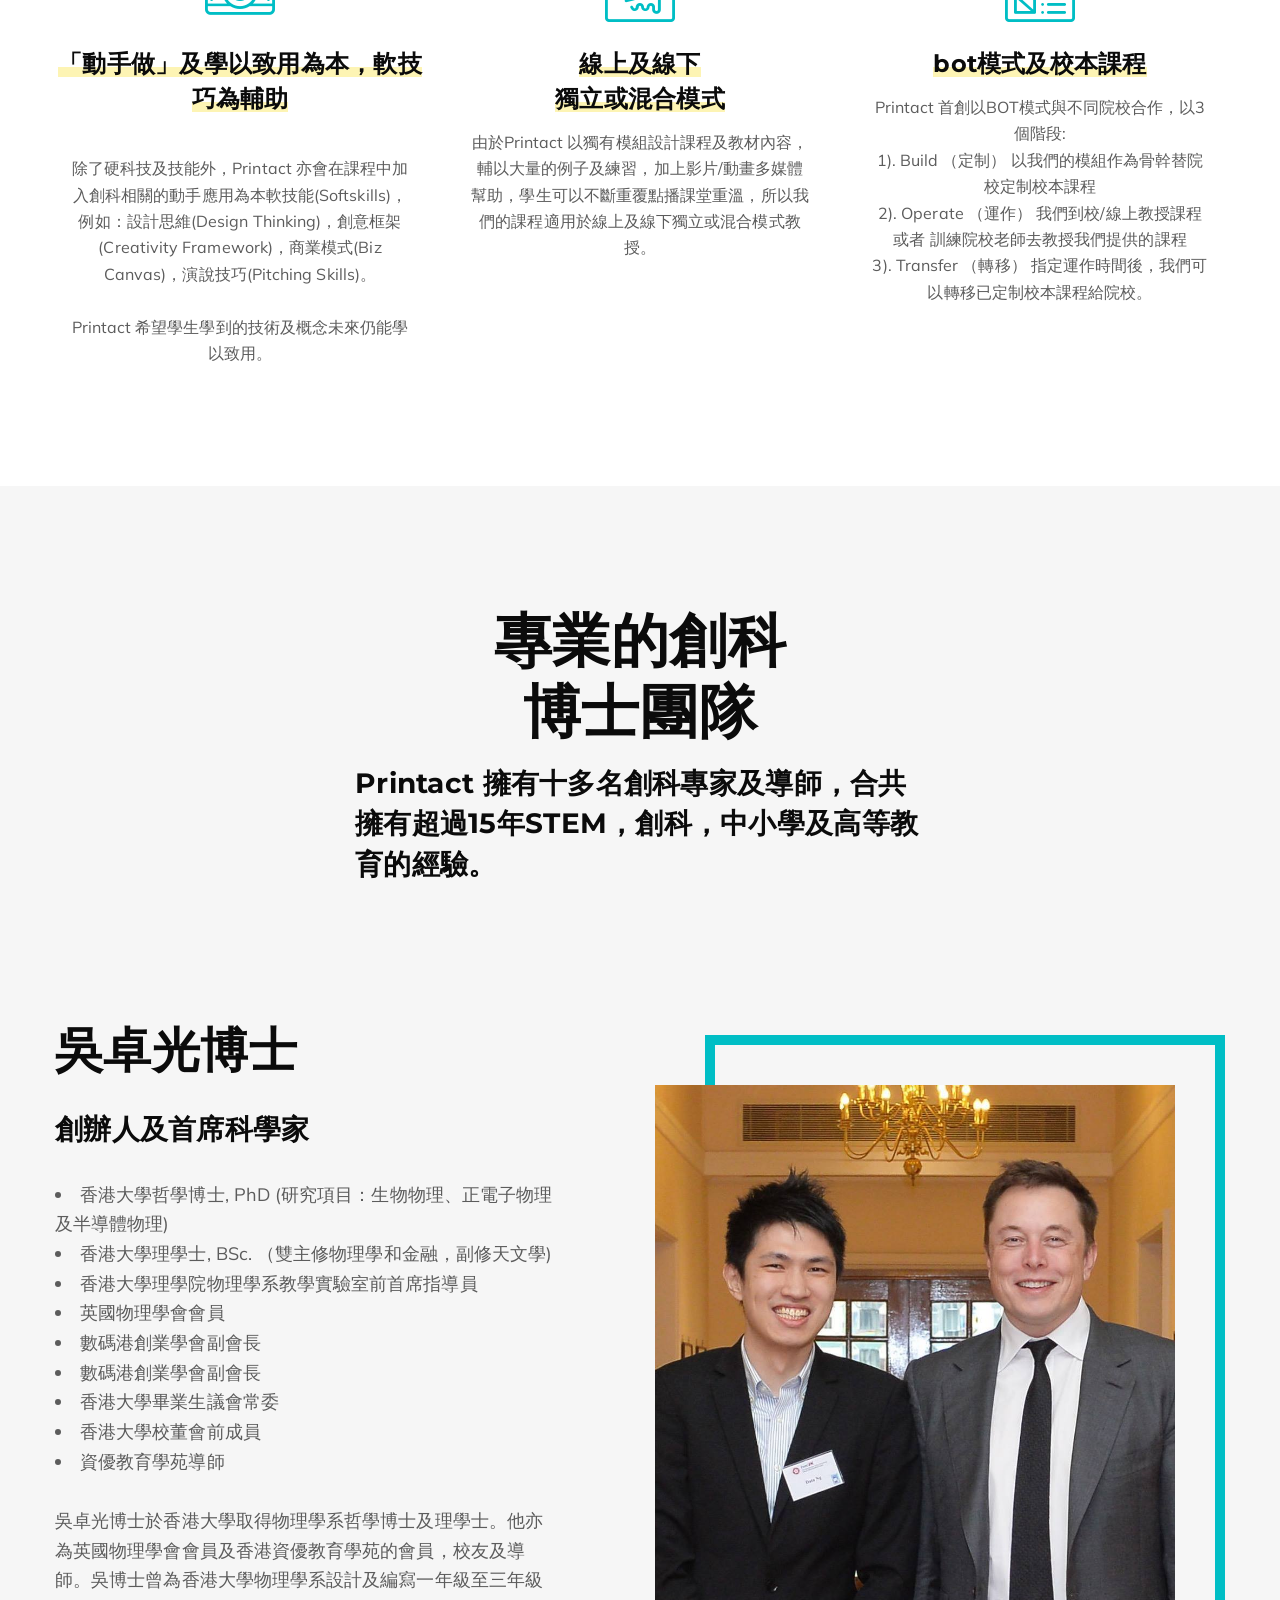
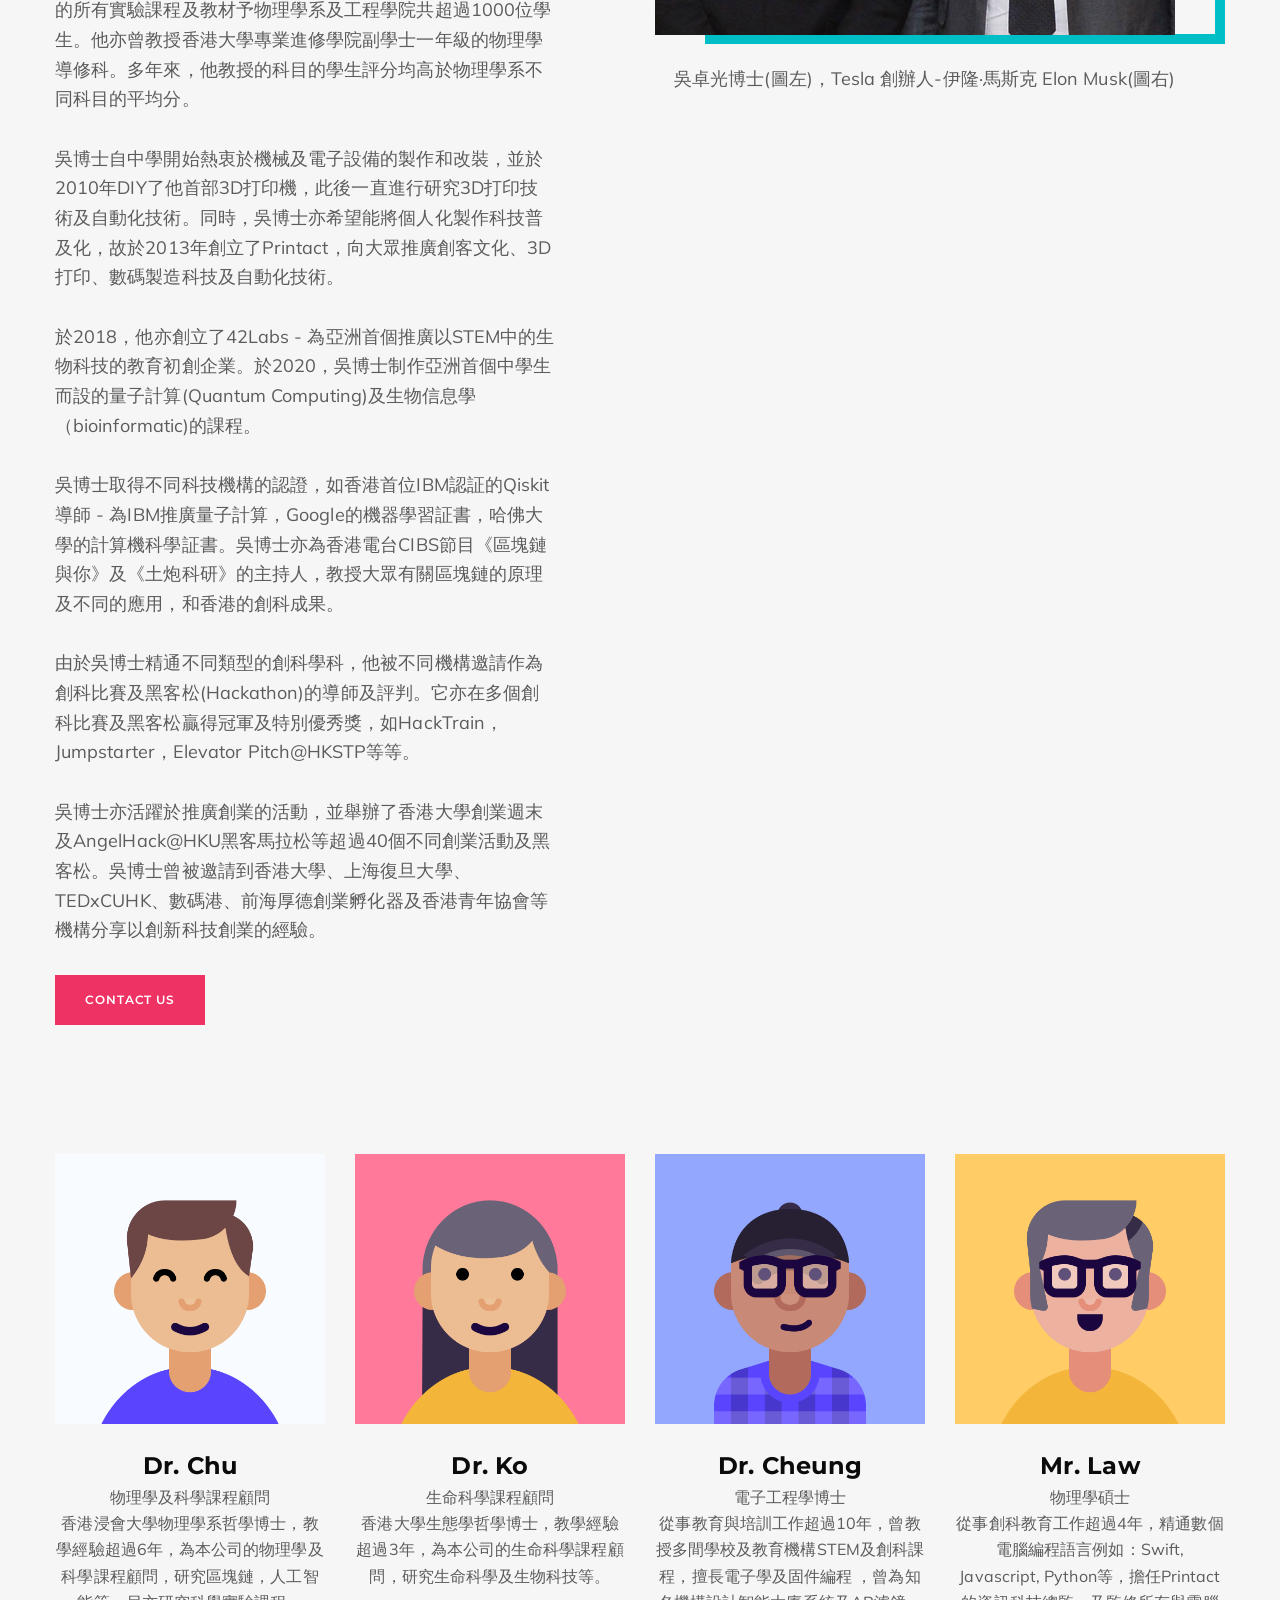
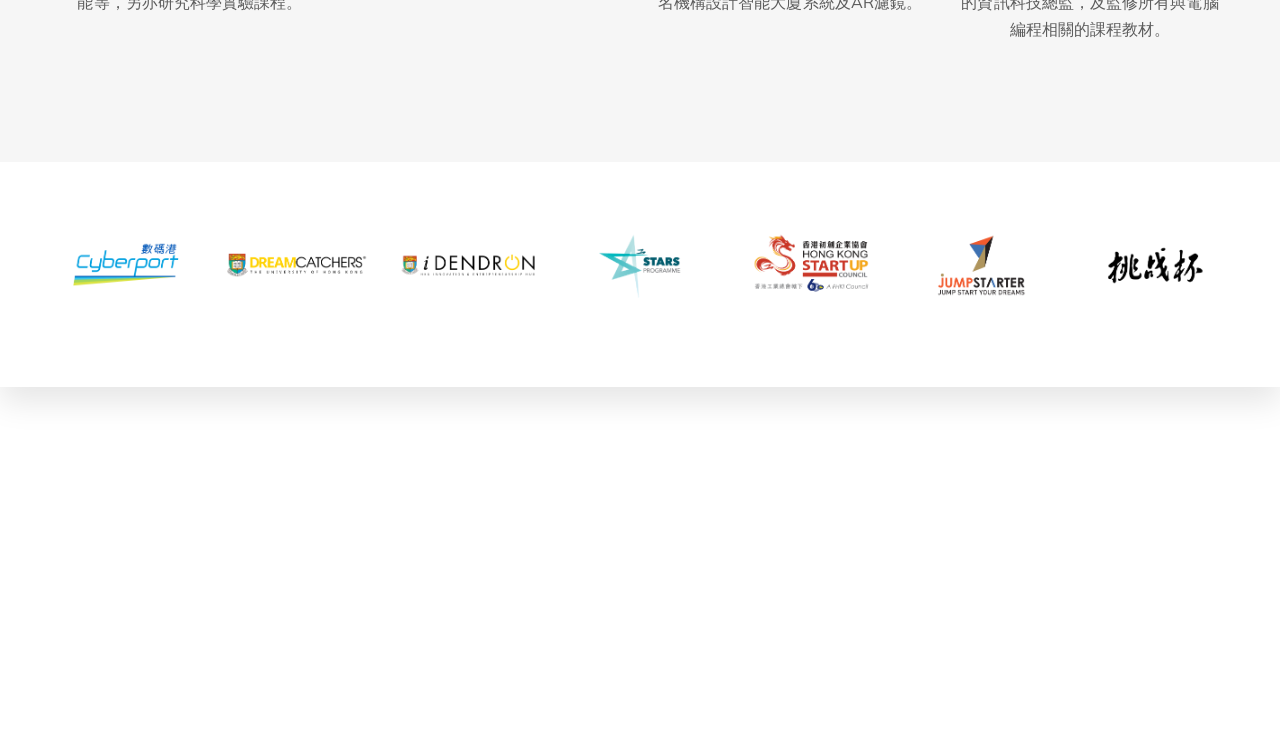
==== commit 626df78a: "update" ====
--- a/index.html
+++ b/index.html
@@ -57,7 +57,7 @@
 								<h3 class="tp-caption" id="slide-2-layer-1" data-x="['center','center','center','center']" data-hoffset="['0','0','0','0']" data-y="['middle','middle','middle','middle']" data-voffset="['-150','-80','-60','-10']" data-fontsize="['180','150','120','60']" data-lineheight="['170','170','140','100']" data-width="none" data-height="none" data-whitespace="nowrap" data-type="text" data-responsive_offset="on" data-responsive="on" data-frames="[{&quot;delay&quot;:10,&quot;speed&quot;:300,&quot;frame&quot;:&quot;0&quot;,&quot;from&quot;:&quot;z:0;rX:0;rY:0;rZ:0;sX:0.9;sY:0.9;skX:0;skY:0;opacity:0;&quot;,&quot;to&quot;:&quot;o:1;&quot;,&quot;ease&quot;:&quot;Power3.easeInOut&quot;},{&quot;delay&quot;:&quot;wait&quot;,&quot;speed&quot;:300,&quot;frame&quot;:&quot;999&quot;,&quot;to&quot;:&quot;opacity:0;&quot;,&quot;ease&quot;:&quot;Power3.easeInOut&quot;}]" data-textalign="['center','center','center','center']" data-paddingtop="[170,0,0,0]" data-paddingright="[0,0,0,0]" data-paddingbottom="[0,0,0,200]" data-paddingleft="[0,0,0,0]" style="z-index: 7; white-space: nowrap; font-size: 100px; line-height: 170px; font-weight: 700; color: #ffffff; letter-spacing: 0px;font-family:Montserrat; margin: -185px 0px 0px;"><span >Printact</span></h3>
 								<br>
 								<!-- LAYER NR. 4-->
-								<p class="tp-caption" id="slide-2-layer-1" data-x="['center','center','center','center']" data-hoffset="['0','0','0','0']" data-y="['middle','middle','middle','middle']" data-voffset="['55','40','40','0']" data-width="['470','470','470','380']" data-height="none" data-whitespace="normal" data-type="text" data-responsive_offset="off" data-responsive="off" data-frames="[{&quot;delay&quot;:750,&quot;speed&quot;:600,&quot;frame&quot;:&quot;0&quot;,&quot;from&quot;:&quot;opacity:0;&quot;,&quot;to&quot;:&quot;o:1;&quot;,&quot;ease&quot;:&quot;Power3.easeInOut&quot;},{&quot;delay&quot;:&quot;wait&quot;,&quot;speed&quot;:300,&quot;frame&quot;:&quot;999&quot;,&quot;to&quot;:&quot;opacity:0;&quot;,&quot;ease&quot;:&quot;Power3.easeInOut&quot;}]" data-textalign="['center','center','center','center']" data-paddingtop="[0,0,0,0]" data-paddingright="[0,0,0,0]" data-paddingbottom="[0,0,0,0]" data-paddingleft="[0,0,0,0]" style="z-index: 8; min-width: 470px; max-width: 470px; white-space: normal; font-size: 18px; line-height: 28px; font-weight: 400; color: #ffffff; letter-spacing: 0px;font-family:Muli;"><br><br>為STEM、生物科技、創科、深科技教育專家，提供多元、有趣、嶄新及具有教育意義的STEM課程，產品及器材，師資指導予香港不同類型的中、小學。<br><br>Printact創立三個類別創科科目：<BR> 1)生物科技; 2)自造者技術; 3)深科技。<br>我們希望由基礎教育起至特殊及資優教育，改善下一代創科學習經驗，為香港以至亞洲培養更多創科人才。<br><br></p>
+								<p class="tp-caption" id="slide-2-layer-1" data-x="['center','center','center','center']" data-hoffset="['0','0','0','0']" data-y="['middle','middle','middle','middle']" data-voffset="['55','40','40','0']" data-width="['470','470','470','380']" data-height="none" data-whitespace="normal" data-type="text" data-responsive_offset="off" data-responsive="off" data-frames="[{&quot;delay&quot;:750,&quot;speed&quot;:600,&quot;frame&quot;:&quot;0&quot;,&quot;from&quot;:&quot;opacity:0;&quot;,&quot;to&quot;:&quot;o:1;&quot;,&quot;ease&quot;:&quot;Power3.easeInOut&quot;},{&quot;delay&quot;:&quot;wait&quot;,&quot;speed&quot;:300,&quot;frame&quot;:&quot;999&quot;,&quot;to&quot;:&quot;opacity:0;&quot;,&quot;ease&quot;:&quot;Power3.easeInOut&quot;}]" data-textalign="['center','center','center','center']" data-paddingtop="[0,0,0,0]" data-paddingright="[0,0,0,0]" data-paddingbottom="[0,0,0,0]" data-paddingleft="[0,0,0,0]" style="z-index: 8; min-width: 470px; max-width: 470px; white-space: normal; font-size: 18px; line-height: 28px; font-weight: 400; color: #ffffff; letter-spacing: 0px;font-family:Muli;"><br><br>為STEM、生物科技、創科、深科技教育專家，提供多元、有趣、嶄新及具有教育意義的STEM課程，產品及器材，師資指導予香港不同類型的中、小學，以至一般大眾。<br><br>Printact創立三個類別創科科目：<BR> 1)生物科技; 2)自造者技術; 3)深科技。<br>我們希望由基礎教育，特殊及資優教育及至普及教育做起，改善創科學習經驗，為香港以至亞洲培養更多創科人才。<br><br></p>
 								<!-- LAYER NR. 5-->
 								<div class="tp-caption" id="slide-2-layer-4" data-x="['center','center','center','center']" data-actions="[{&quot;event&quot;:&quot;click&quot;,&quot;action&quot;:&quot;scrollbelow&quot;,&quot;offset&quot;:&quot;&quot;,&quot;delay&quot;:&quot;&quot;,&quot;speed&quot;:&quot;800&quot;,&quot;ease&quot;:&quot;Power3.easeInOut&quot;}]" data-hoffset="['0','0','0','0']" data-y="['middle','middle','middle','middle']" data-voffset="['230','130','130','100']" data-width="200px" data-height="none" data-whitespace="nowrap" data-type="text" data-responsive_offset="off" data-responsive="off" data-frames="[{&quot;delay&quot;:1050,&quot;speed&quot;:600,&quot;frame&quot;:&quot;0&quot;,&quot;from&quot;:&quot;y:50px;opacity:0;&quot;,&quot;to&quot;:&quot;o:1;&quot;,&quot;ease&quot;:&quot;Power3.easeInOut&quot;},{&quot;delay&quot;:&quot;wait&quot;,&quot;speed&quot;:300,&quot;frame&quot;:&quot;999&quot;,&quot;to&quot;:&quot;opacity:0;&quot;,&quot;ease&quot;:&quot;Power3.easeInOut&quot;}]" data-textalign="['inherit','inherit','inherit','inherit']" data-paddingtop="[0,0,0,0]" data-paddingright="[0,0,0,0]" data-paddingbottom="[0,0,0,0]" data-paddingleft="[0,0,0,0]" style="z-index: 9; white-space: nowrap; font-size: 20px; line-height: 22px; font-weight: 400; color: #ffffff; letter-spacing: 0px;font-family:Open Sans;">
 									<!-- <div class="">
@@ -146,11 +146,11 @@
 											<div class="swiper-lazy-preloader swiper-lazy-preloader-white"></div>
 										</div>
 										<div class="vlt-projects-showcase__content">
-											<h3><a href="single-work-01.html"><img class="white" src="assets/img/logo-01.png"  alt=""><br>0x2A.Science <br> 零式科學
+											<h3><a href="https://0x2A.science" target="_blank"><img class="white" src="assets/img/logo-01.png"  alt=""><br>0x2A.Science <br> 零式科學
 											</h3><span class="vlt-display-1">Biotechnology <br> 生物科技</span>
 											<p>DNA, Biotech, BioArt, Bionics...etc 
 											<br>基因，生物科技，生物藝術，彷生學</a>
-											</p><a href="single-work-01.html"><i class="leedo-right-arrow"></i></a>
+											</p><a href="https://0x2A.science" target="_blank"><i class="leedo-right-arrow"></i></a>
 										</div>
 									</div>
 									<div class="vlt-projects-showcase__item">
@@ -158,11 +158,11 @@
 											<div class="swiper-lazy-preloader swiper-lazy-preloader-white"></div>
 										</div>
 										<div class="vlt-projects-showcase__content">
-											<h3><a href="single-work-02.html"><img class="white" src="assets/img/logo-02.png"  alt=""><br>MakerTech<br>.Academy <br>自造者技術學院
+											<h3><a href="Maker.html"><img class="white" src="assets/img/logo-02.png"  alt=""><br>MakerTech<br>.Academy <br>自造者技術學院
 											</h3><span class="vlt-display-1">Engineering <br> 工程</span>
 											<p>Electronics, Mechanics, IoT, Automation...etc
 											<br>電子學，機械學，物聯網，自動化</a>
-											</p><a href="single-work-02.html"><i class="leedo-right-arrow"></i></a>
+											</p><a href="Maker.html"><i class="leedo-right-arrow"></i></a>
 										</div>
 									</div>
 									<div class="vlt-projects-showcase__item">
@@ -170,11 +170,11 @@
 											<div class="swiper-lazy-preloader swiper-lazy-preloader-white"></div>
 										</div>
 										<div class="vlt-projects-showcase__content">
-											<h3><a href="single-work-03.html"><img class="white" src="assets/img/logo-03.png"  alt=""><br>DeepTech.School <br>深科技學校
+											<h3><a href="DeepTech.html"><img class="white" src="assets/img/logo-03.png"  alt=""><br>DeepTech.School <br>深科技學校
 											</h3><span class="vlt-display-1">Computer Science, DeepTech, Entrepreneurship <br>電腦科學，深度科技，創業精神</span>
 											<p>Coding, Blockchain, DeFi, Quantum Computing, Bioinformatics, AI, UX/UI, Biz Canvas..etc
 											<br>編程，區塊鏈，去中心金融，量子電腦，生物信息學，人工智能，使用者經驗設計，商業模式設計</a>
-											</p><a href="single-work-03.html"><i class="leedo-right-arrow"></i></a>
+											</p><a href="DeepTech.html"><i class="leedo-right-arrow"></i></a>
 										</div>
 									</div>
 <!-- 									<div class="vlt-projects-showcase__item">
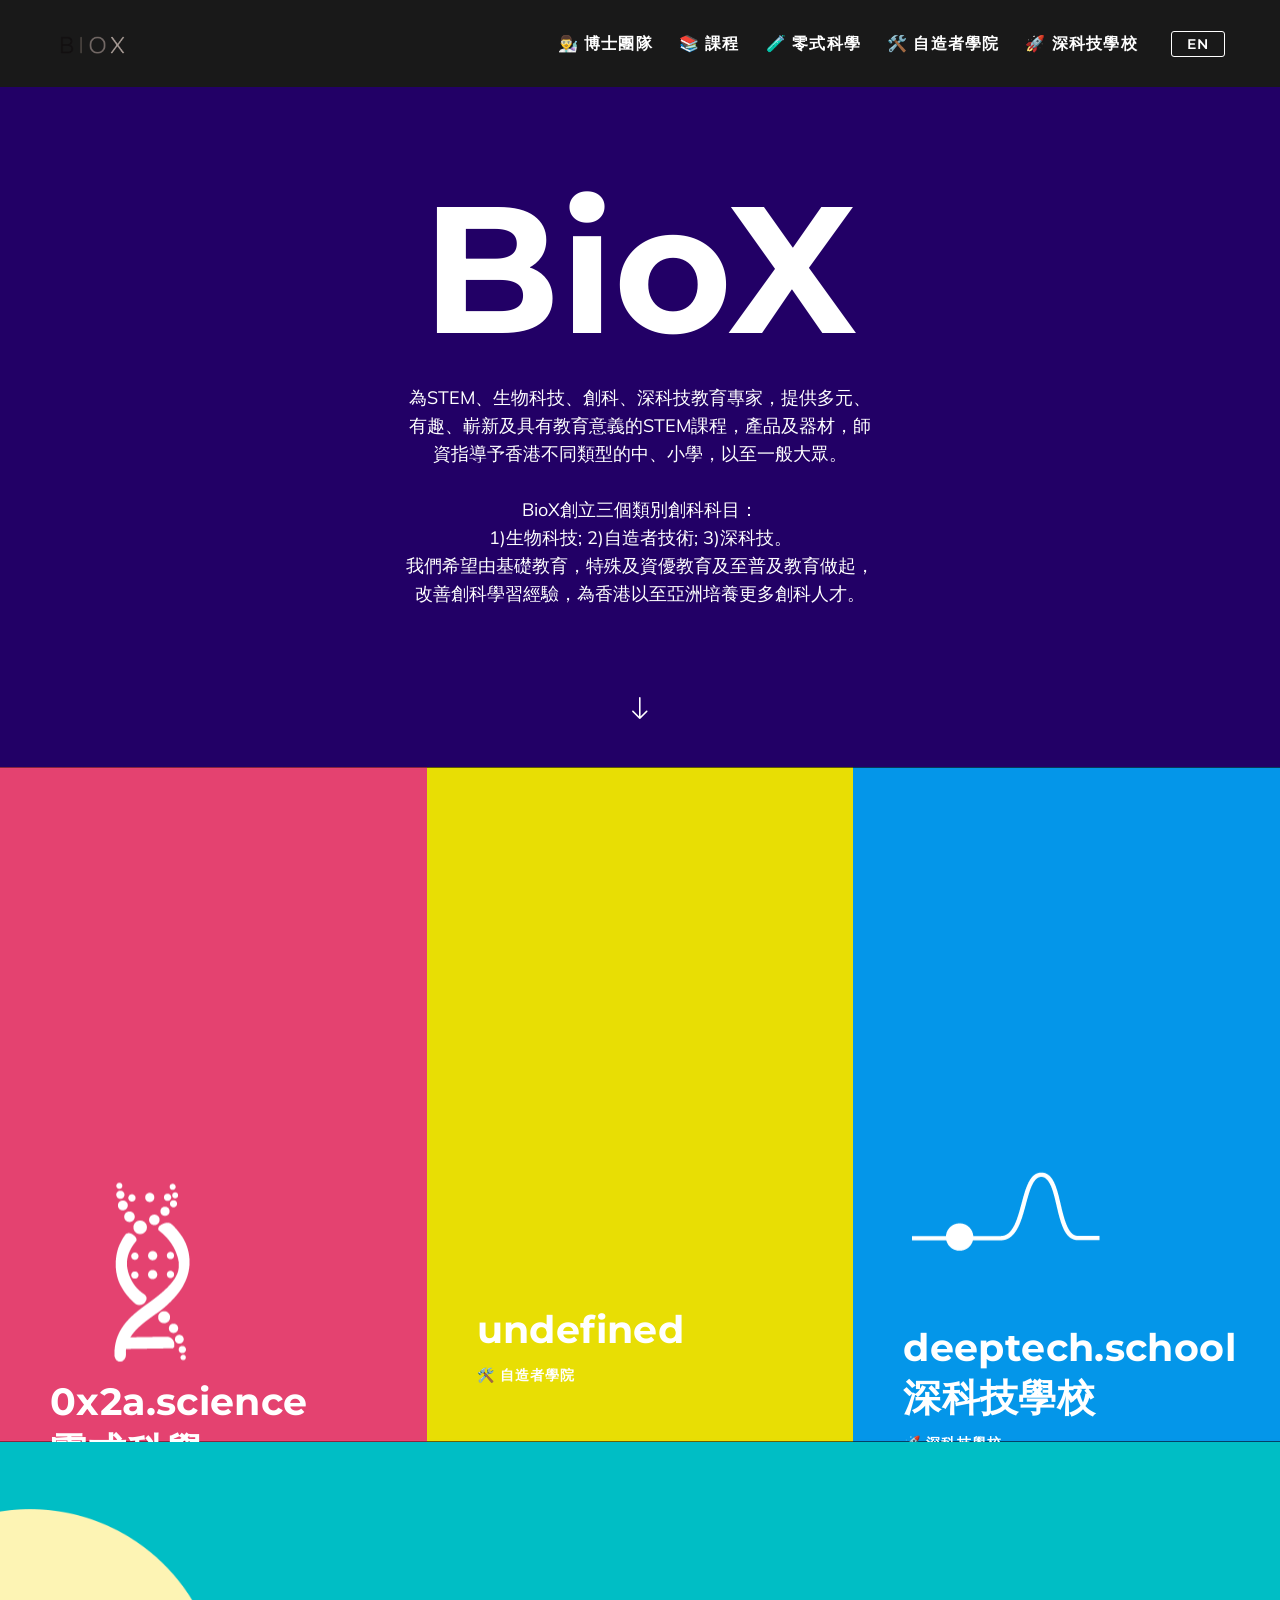
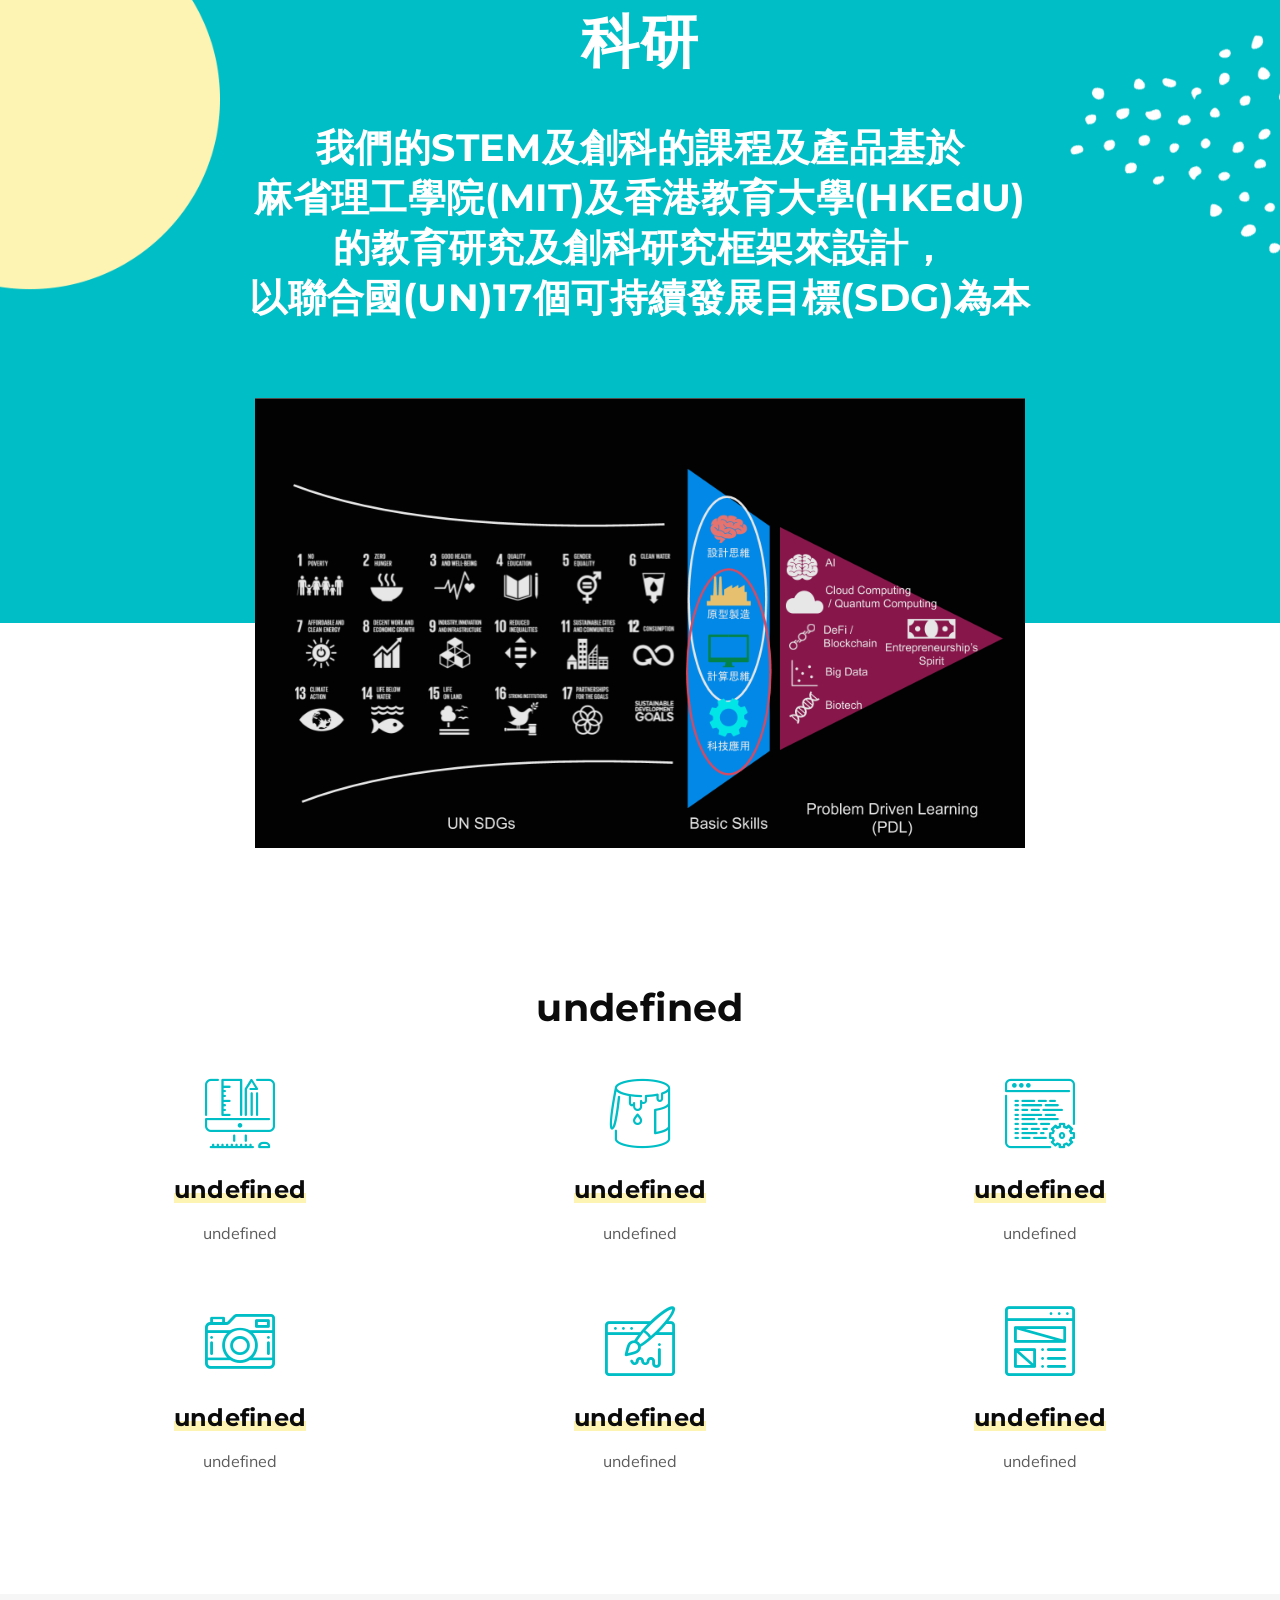
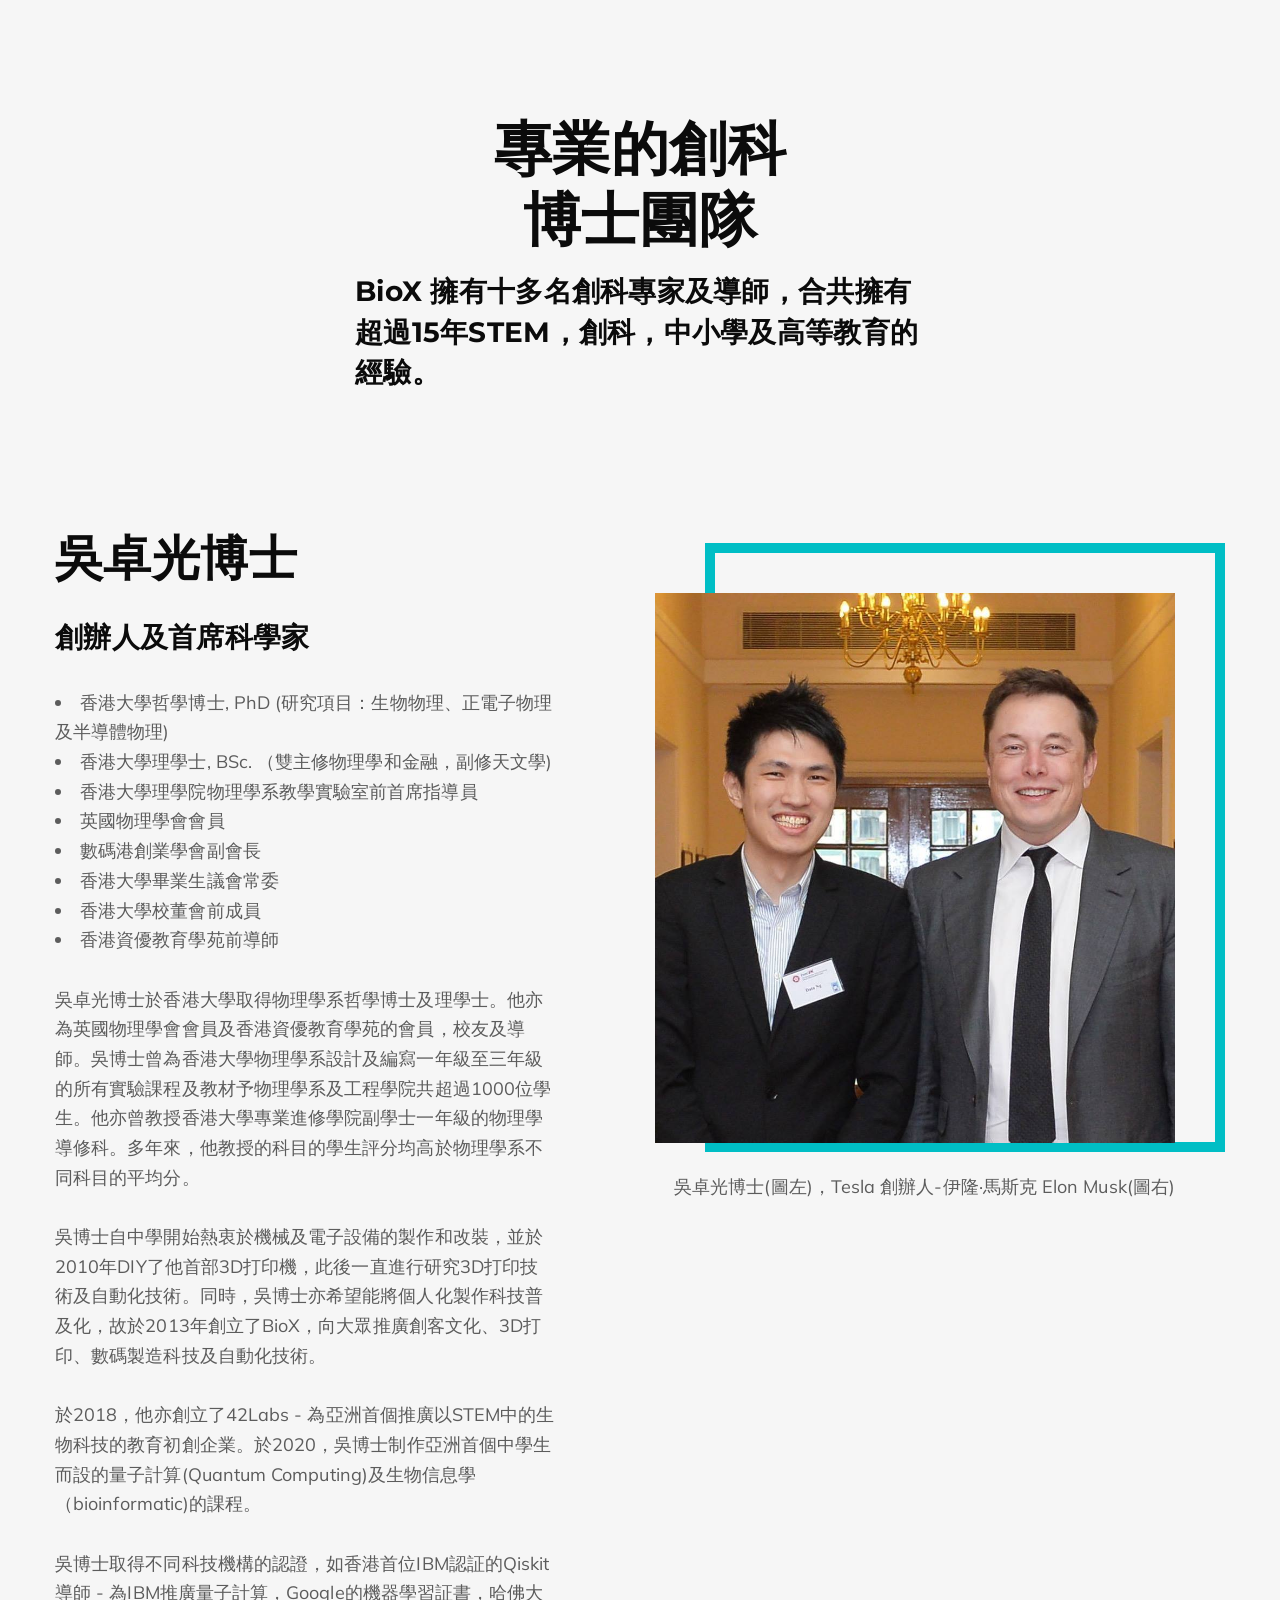
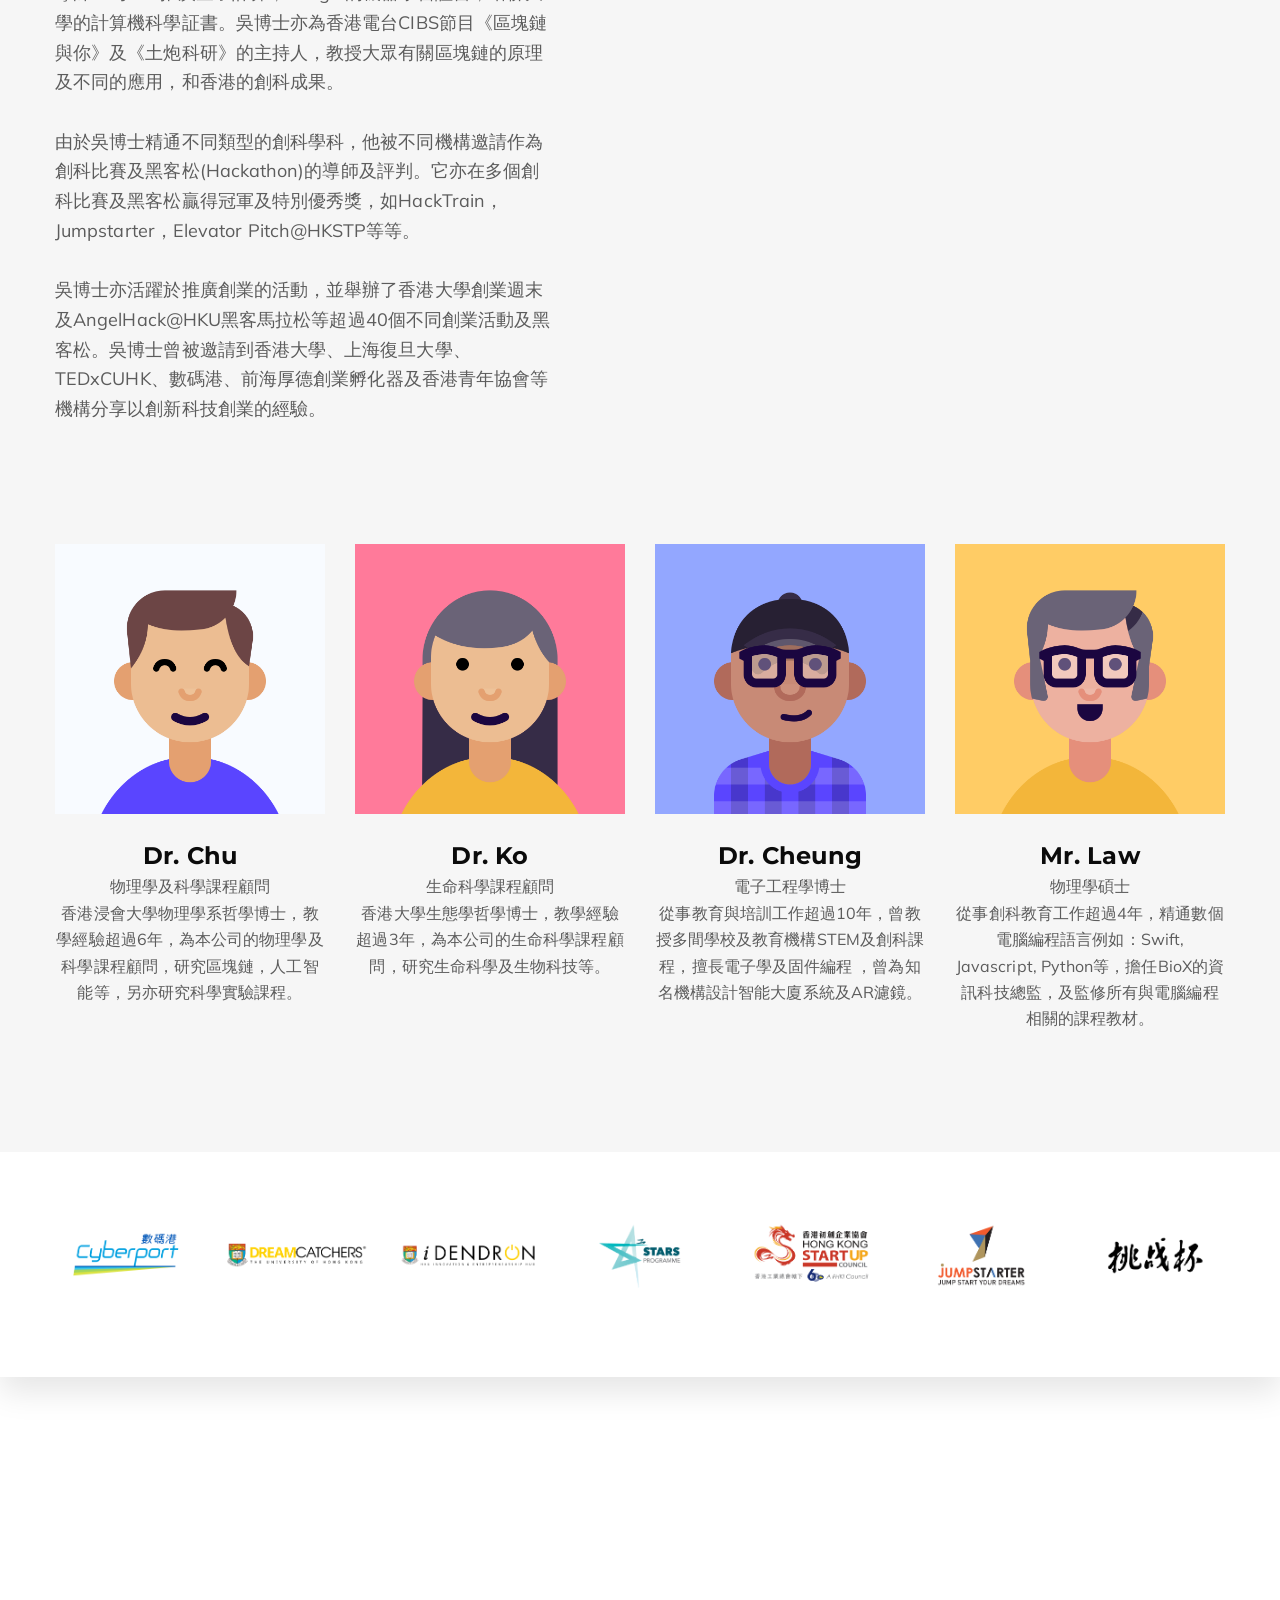
==== commit 72dedb1e: "Checkpoint from VS Code for cloud agent session" ====
--- a/index.html
+++ b/index.html
@@ -1,12 +1,14 @@
 <!DOCTYPE html>
-<html class="no-js vlt-is--homepage-05 vlt-is--header-default vlt-is--footer-widgetized vlt-is--footer-fixed vlt-is--lowercase-mode" lang="en">
+<html class="no-js vlt-is--homepage-05 vlt-is--header-default vlt-is--footer-widgetized vlt-is--footer-fixed vlt-is--lowercase-mode" lang="zh-TW">
 
 <head>
 	<meta charset="utf-8">
-	<title>Printact - STEM，生物科技，創科，深科技教育專家</title>
+	<title>BioX - STEM，生物科技，創科，深科技教育專家</title>
 	<meta name="description" content="STEM, Biotech, Science, Technology, Engineering, Mathematics, Education, STEM 教育">
 	<meta http-equiv="X-UA-Compatible" content="IE=edge">
 	<meta name="viewport" content="width=device-width, initial-scale=1, maximum-scale=1">
+	<!--i18n Translation System-->
+	<script src="assets/scripts/i18n.js"></script>
 	<!--Favicon-->
 	<link rel="icon" type="image/png" href="assets/img/root/favicon.png">
 	<!--Framework-->
@@ -54,10 +56,10 @@
 								<!-- LAYER NR. 2-->
 								<div class="tp-caption " id="slide-2-layer-2" data-x="['center','center','center','center']" data-hoffset="['0','0','0','0']" data-y="['bottom','bottom','bottom','bottom']" data-voffset="['45','45','45','45']" data-width="none" data-height="none" data-whitespace="normal" data-type="text" data-actions="[{&quot;event&quot;:&quot;click&quot;,&quot;action&quot;:&quot;scrollbelow&quot;,&quot;offset&quot;:&quot;&quot;,&quot;delay&quot;:&quot;&quot;,&quot;speed&quot;:&quot;800&quot;,&quot;ease&quot;:&quot;Power3.easeInOut&quot;}]" data-responsive_offset="off" data-responsive="off" data-frames="[{&quot;delay&quot;:10,&quot;speed&quot;:300,&quot;frame&quot;:&quot;0&quot;,&quot;from&quot;:&quot;opacity:0;&quot;,&quot;to&quot;:&quot;o:1;&quot;,&quot;ease&quot;:&quot;Power3.easeInOut&quot;},{&quot;delay&quot;:&quot;wait&quot;,&quot;speed&quot;:300,&quot;frame&quot;:&quot;999&quot;,&quot;to&quot;:&quot;opacity:0;&quot;,&quot;ease&quot;:&quot;Power3.easeInOut&quot;},{&quot;frame&quot;:&quot;hover&quot;,&quot;speed&quot;:&quot;0&quot;,&quot;ease&quot;:&quot;Linear.easeNone&quot;,&quot;to&quot;:&quot;o:1;rX:0;rY:0;rZ:0;z:0;&quot;,&quot;style&quot;:&quot;c:rgb(255,255,255);br:0px 0px 0px 0px;&quot;}]" data-textalign="['inherit','inherit','inherit','inherit']" data-paddingtop="[0,0,0,0]" data-paddingright="[0,0,0,0]" data-paddingbottom="[0,0,0,0]" data-paddingleft="[0,0,0,0]" style="z-index: 6; white-space: normal; font-size: 22px; line-height: 22px; font-weight: 400; color: #ffffff; letter-spacing: 0px;font-family:Open Sans;cursor:pointer;"><i class="leedo-download-arrow"></i></div>
 								<!-- LAYER NR. 3-->
-								<h3 class="tp-caption" id="slide-2-layer-1" data-x="['center','center','center','center']" data-hoffset="['0','0','0','0']" data-y="['middle','middle','middle','middle']" data-voffset="['-150','-80','-60','-10']" data-fontsize="['180','150','120','60']" data-lineheight="['170','170','140','100']" data-width="none" data-height="none" data-whitespace="nowrap" data-type="text" data-responsive_offset="on" data-responsive="on" data-frames="[{&quot;delay&quot;:10,&quot;speed&quot;:300,&quot;frame&quot;:&quot;0&quot;,&quot;from&quot;:&quot;z:0;rX:0;rY:0;rZ:0;sX:0.9;sY:0.9;skX:0;skY:0;opacity:0;&quot;,&quot;to&quot;:&quot;o:1;&quot;,&quot;ease&quot;:&quot;Power3.easeInOut&quot;},{&quot;delay&quot;:&quot;wait&quot;,&quot;speed&quot;:300,&quot;frame&quot;:&quot;999&quot;,&quot;to&quot;:&quot;opacity:0;&quot;,&quot;ease&quot;:&quot;Power3.easeInOut&quot;}]" data-textalign="['center','center','center','center']" data-paddingtop="[170,0,0,0]" data-paddingright="[0,0,0,0]" data-paddingbottom="[0,0,0,200]" data-paddingleft="[0,0,0,0]" style="z-index: 7; white-space: nowrap; font-size: 100px; line-height: 170px; font-weight: 700; color: #ffffff; letter-spacing: 0px;font-family:Montserrat; margin: -185px 0px 0px;"><span >Printact</span></h3>
+								<h3 class="tp-caption" id="slide-2-layer-1" data-x="['center','center','center','center']" data-hoffset="['0','0','0','0']" data-y="['middle','middle','middle','middle']" data-voffset="['-150','-80','-60','-10']" data-fontsize="['180','150','120','60']" data-lineheight="['170','170','140','100']" data-width="none" data-height="none" data-whitespace="nowrap" data-type="text" data-responsive_offset="on" data-responsive="on" data-frames="[{&quot;delay&quot;:10,&quot;speed&quot;:300,&quot;frame&quot;:&quot;0&quot;,&quot;from&quot;:&quot;z:0;rX:0;rY:0;rZ:0;sX:0.9;sY:0.9;skX:0;skY:0;opacity:0;&quot;,&quot;to&quot;:&quot;o:1;&quot;,&quot;ease&quot;:&quot;Power3.easeInOut&quot;},{&quot;delay&quot;:&quot;wait&quot;,&quot;speed&quot;:300,&quot;frame&quot;:&quot;999&quot;,&quot;to&quot;:&quot;opacity:0;&quot;,&quot;ease&quot;:&quot;Power3.easeInOut&quot;}]" data-textalign="['center','center','center','center']" data-paddingtop="[170,0,0,0]" data-paddingright="[0,0,0,0]" data-paddingbottom="[0,0,0,200]" data-paddingleft="[0,0,0,0]" style="z-index: 7; white-space: nowrap; font-size: 100px; line-height: 170px; font-weight: 700; color: #ffffff; letter-spacing: 0px;font-family:Montserrat; margin: -185px 0px 0px;"><span >BioX</span></h3>
 								<br>
 								<!-- LAYER NR. 4-->
-								<p class="tp-caption" id="slide-2-layer-1" data-x="['center','center','center','center']" data-hoffset="['0','0','0','0']" data-y="['middle','middle','middle','middle']" data-voffset="['55','40','40','0']" data-width="['470','470','470','380']" data-height="none" data-whitespace="normal" data-type="text" data-responsive_offset="off" data-responsive="off" data-frames="[{&quot;delay&quot;:750,&quot;speed&quot;:600,&quot;frame&quot;:&quot;0&quot;,&quot;from&quot;:&quot;opacity:0;&quot;,&quot;to&quot;:&quot;o:1;&quot;,&quot;ease&quot;:&quot;Power3.easeInOut&quot;},{&quot;delay&quot;:&quot;wait&quot;,&quot;speed&quot;:300,&quot;frame&quot;:&quot;999&quot;,&quot;to&quot;:&quot;opacity:0;&quot;,&quot;ease&quot;:&quot;Power3.easeInOut&quot;}]" data-textalign="['center','center','center','center']" data-paddingtop="[0,0,0,0]" data-paddingright="[0,0,0,0]" data-paddingbottom="[0,0,0,0]" data-paddingleft="[0,0,0,0]" style="z-index: 8; min-width: 470px; max-width: 470px; white-space: normal; font-size: 18px; line-height: 28px; font-weight: 400; color: #ffffff; letter-spacing: 0px;font-family:Muli;"><br><br>為STEM、生物科技、創科、深科技教育專家，提供多元、有趣、嶄新及具有教育意義的STEM課程，產品及器材，師資指導予香港不同類型的中、小學，以至一般大眾。<br><br>Printact創立三個類別創科科目：<BR> 1)生物科技; 2)自造者技術; 3)深科技。<br>我們希望由基礎教育，特殊及資優教育及至普及教育做起，改善創科學習經驗，為香港以至亞洲培養更多創科人才。<br><br></p>
+								<p class="tp-caption" id="slide-2-layer-1" data-x="['center','center','center','center']" data-hoffset="['0','0','0','0']" data-y="['middle','middle','middle','middle']" data-voffset="['55','40','40','0']" data-width="['470','470','470','380']" data-height="none" data-whitespace="normal" data-type="text" data-responsive_offset="off" data-responsive="off" data-frames="[{&quot;delay&quot;:750,&quot;speed&quot;:600,&quot;frame&quot;:&quot;0&quot;,&quot;from&quot;:&quot;opacity:0;&quot;,&quot;to&quot;:&quot;o:1;&quot;,&quot;ease&quot;:&quot;Power3.easeInOut&quot;},{&quot;delay&quot;:&quot;wait&quot;,&quot;speed&quot;:300,&quot;frame&quot;:&quot;999&quot;,&quot;to&quot;:&quot;opacity:0;&quot;,&quot;ease&quot;:&quot;Power3.easeInOut&quot;}]" data-textalign="['center','center','center','center']" data-paddingtop="[0,0,0,0]" data-paddingright="[0,0,0,0]" data-paddingbottom="[0,0,0,0]" data-paddingleft="[0,0,0,0]" style="z-index: 8; min-width: 470px; max-width: 470px; white-space: normal; font-size: 18px; line-height: 28px; font-weight: 400; color: #ffffff; letter-spacing: 0px;font-family:Muli;"><br><br>為STEM、生物科技、創科、深科技教育專家，提供多元、有趣、嶄新及具有教育意義的STEM課程，產品及器材，師資指導予香港不同類型的中、小學，以至一般大眾。<br><br>BioX創立三個類別創科科目：<BR> 1)生物科技; 2)自造者技術; 3)深科技。<br>我們希望由基礎教育，特殊及資優教育及至普及教育做起，改善創科學習經驗，為香港以至亞洲培養更多創科人才。<br><br></p>
 								<!-- LAYER NR. 5-->
 								<div class="tp-caption" id="slide-2-layer-4" data-x="['center','center','center','center']" data-actions="[{&quot;event&quot;:&quot;click&quot;,&quot;action&quot;:&quot;scrollbelow&quot;,&quot;offset&quot;:&quot;&quot;,&quot;delay&quot;:&quot;&quot;,&quot;speed&quot;:&quot;800&quot;,&quot;ease&quot;:&quot;Power3.easeInOut&quot;}]" data-hoffset="['0','0','0','0']" data-y="['middle','middle','middle','middle']" data-voffset="['230','130','130','100']" data-width="200px" data-height="none" data-whitespace="nowrap" data-type="text" data-responsive_offset="off" data-responsive="off" data-frames="[{&quot;delay&quot;:1050,&quot;speed&quot;:600,&quot;frame&quot;:&quot;0&quot;,&quot;from&quot;:&quot;y:50px;opacity:0;&quot;,&quot;to&quot;:&quot;o:1;&quot;,&quot;ease&quot;:&quot;Power3.easeInOut&quot;},{&quot;delay&quot;:&quot;wait&quot;,&quot;speed&quot;:300,&quot;frame&quot;:&quot;999&quot;,&quot;to&quot;:&quot;opacity:0;&quot;,&quot;ease&quot;:&quot;Power3.easeInOut&quot;}]" data-textalign="['inherit','inherit','inherit','inherit']" data-paddingtop="[0,0,0,0]" data-paddingright="[0,0,0,0]" data-paddingbottom="[0,0,0,0]" data-paddingleft="[0,0,0,0]" style="z-index: 9; white-space: nowrap; font-size: 20px; line-height: 22px; font-weight: 400; color: #ffffff; letter-spacing: 0px;font-family:Open Sans;">
 									<!-- <div class="">
@@ -206,8 +208,8 @@
 							<div class="text-center">
 								<!--Animation Block-->
 								<div class="vlt-animation-block" data-aos="fade" data-aos-delay="0" style="padding-top: 150px;">
-									<h1 class="vlt-white-color">由科研設計的STEM及創科課程</h1><Br>
-									<h3 class="m-0 vlt-white-color">我們的STEM及創科的課程及產品基於<br>
+									<h1 class="vlt-white-color" data-i18n="research.title">由科研設計的STEM及創科課程</h1><Br>
+									<h3 class="m-0 vlt-white-color" data-i18n-html="research.subtitle">我們的STEM及創科的課程及產品基於<br>
 										麻省理工學院(MIT)及香港教育大學(HKEdU)<br>
 										的教育研究及創科研究框架來設計，<br>以聯合國(UN)17個可持續發展目標(SDG)為本
 									</h3>
